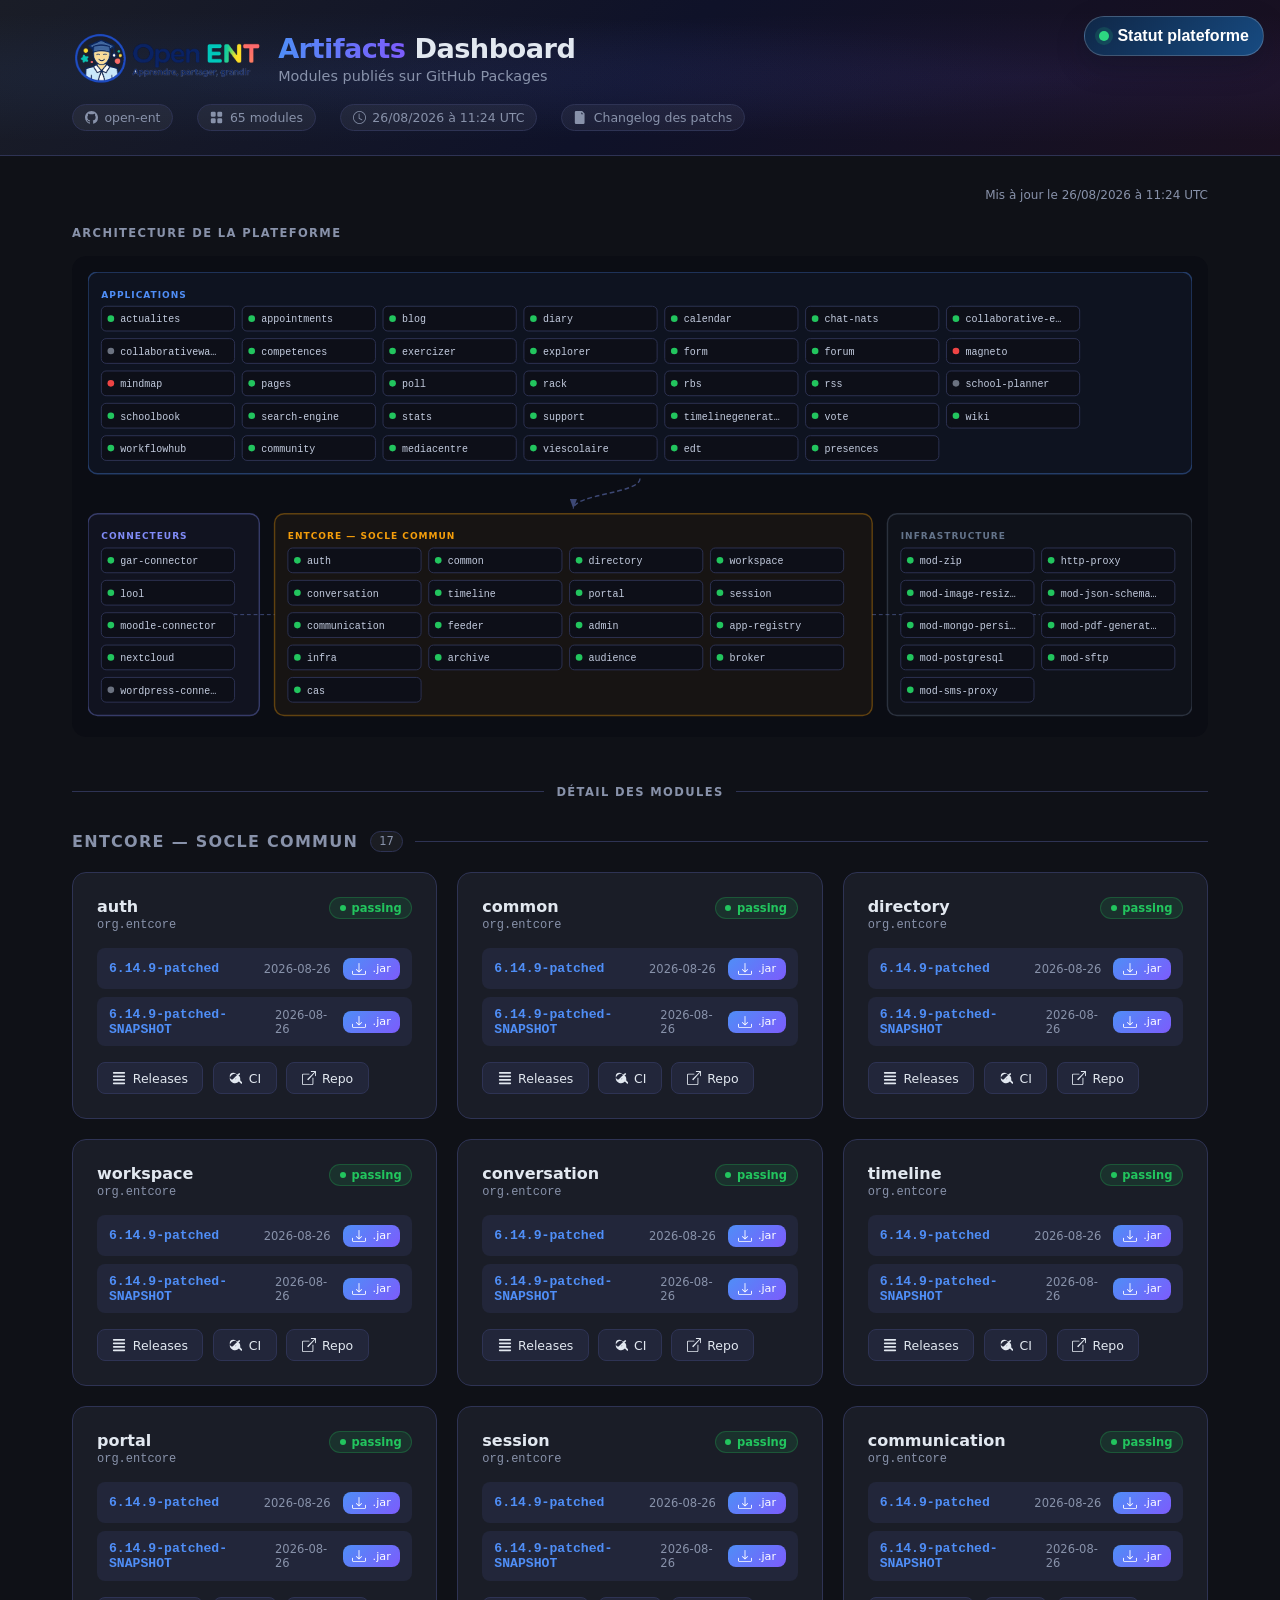
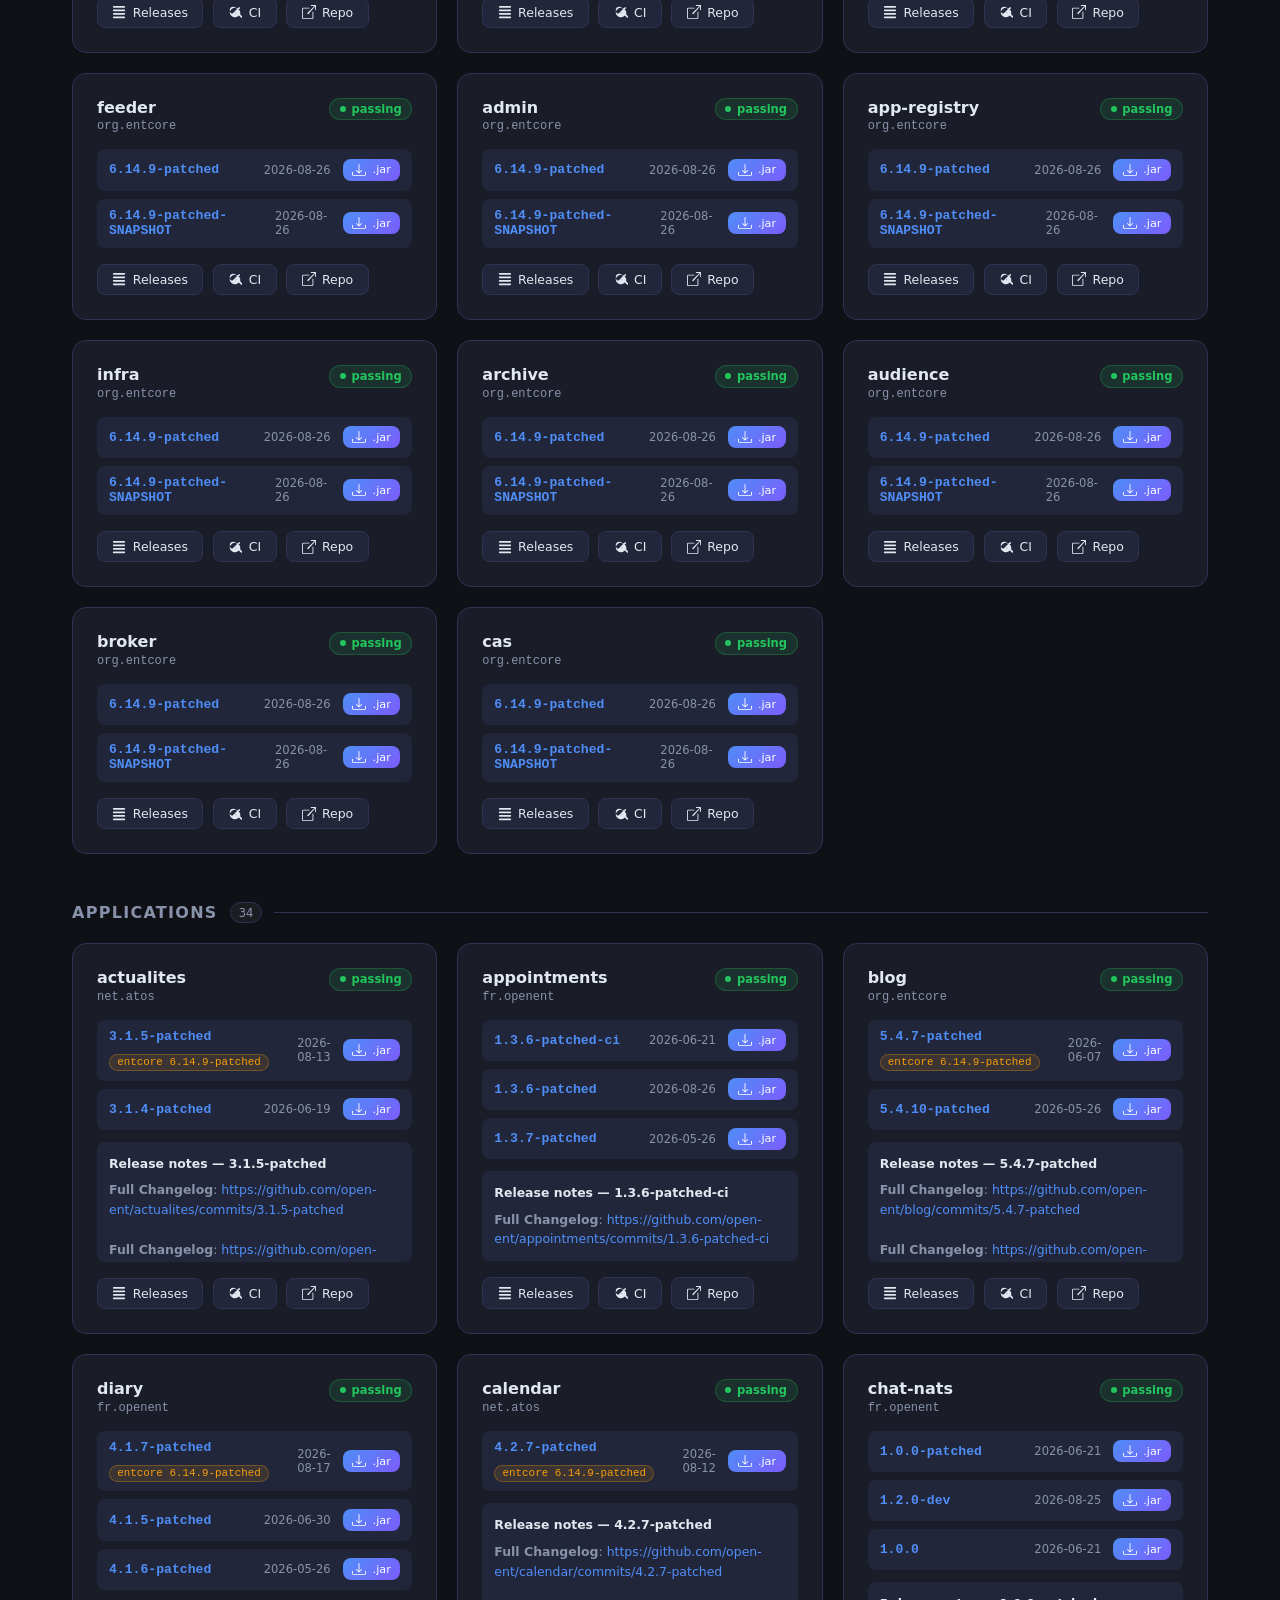
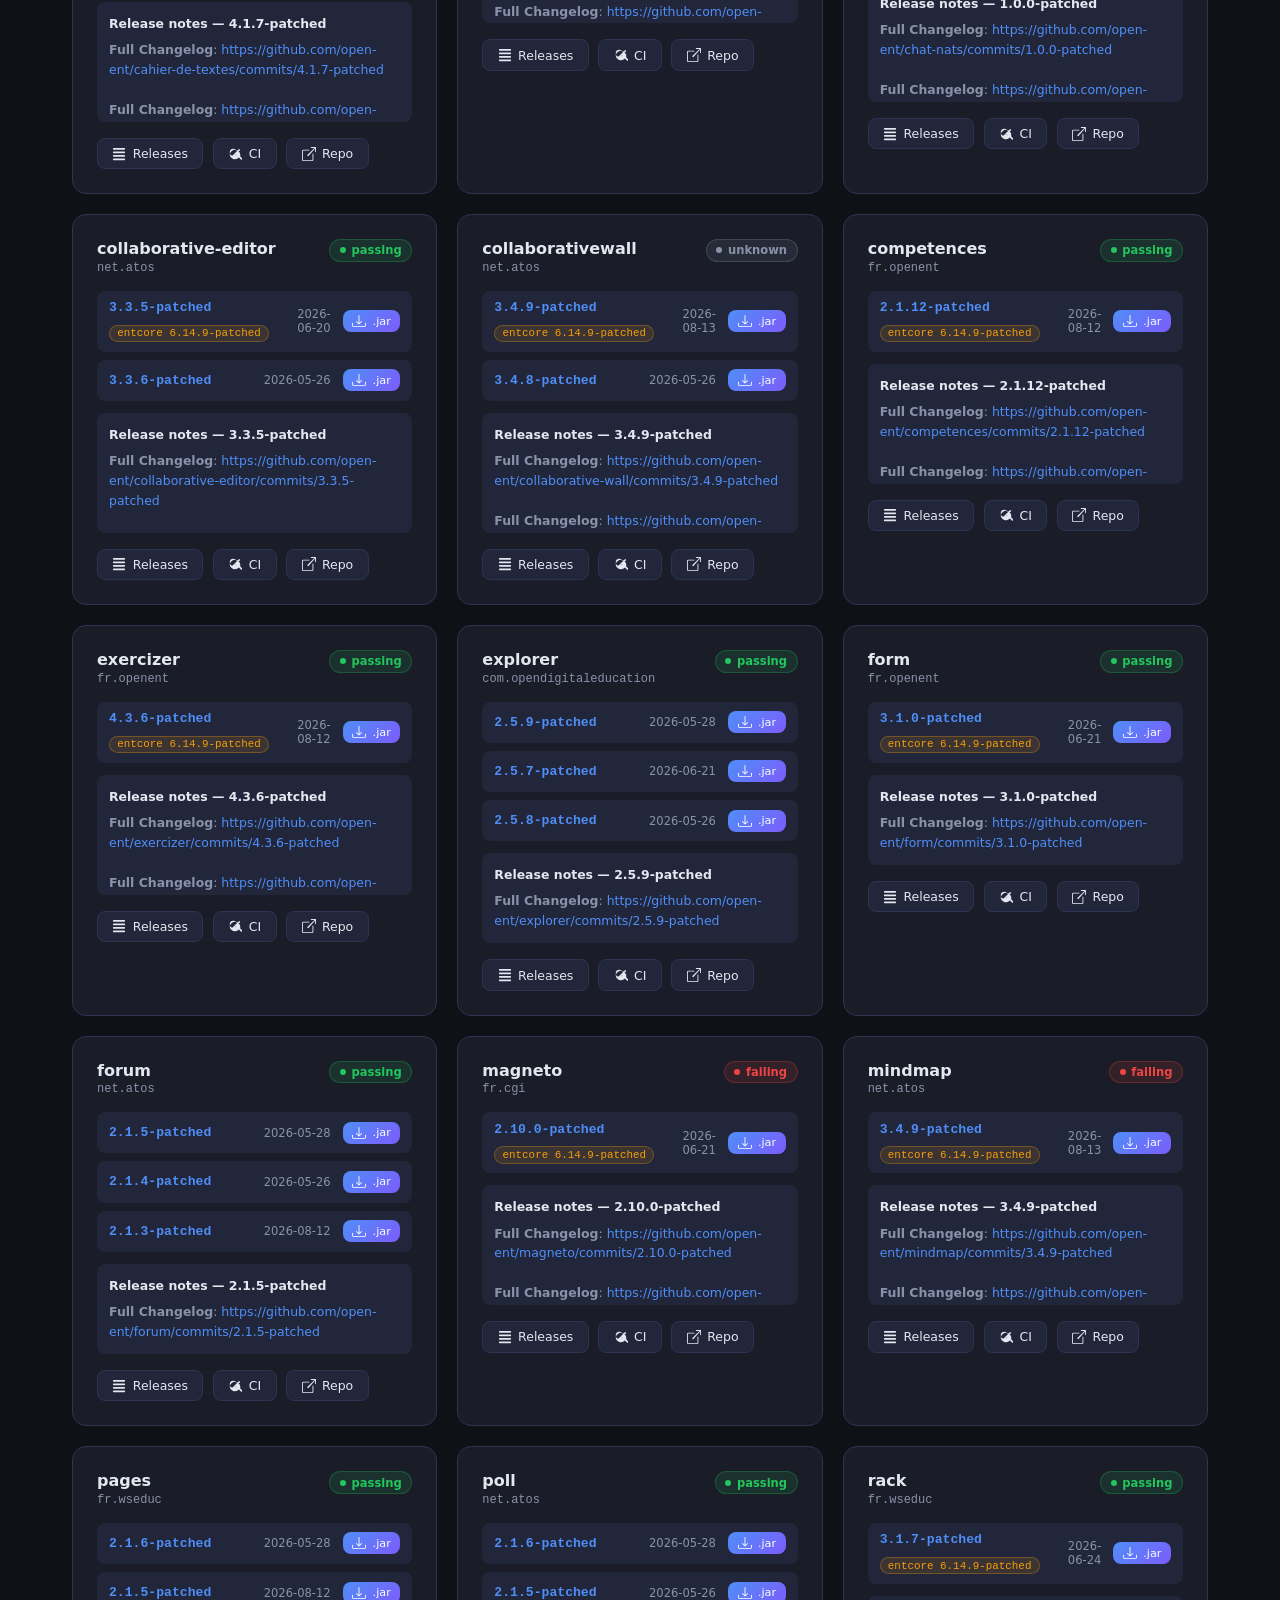
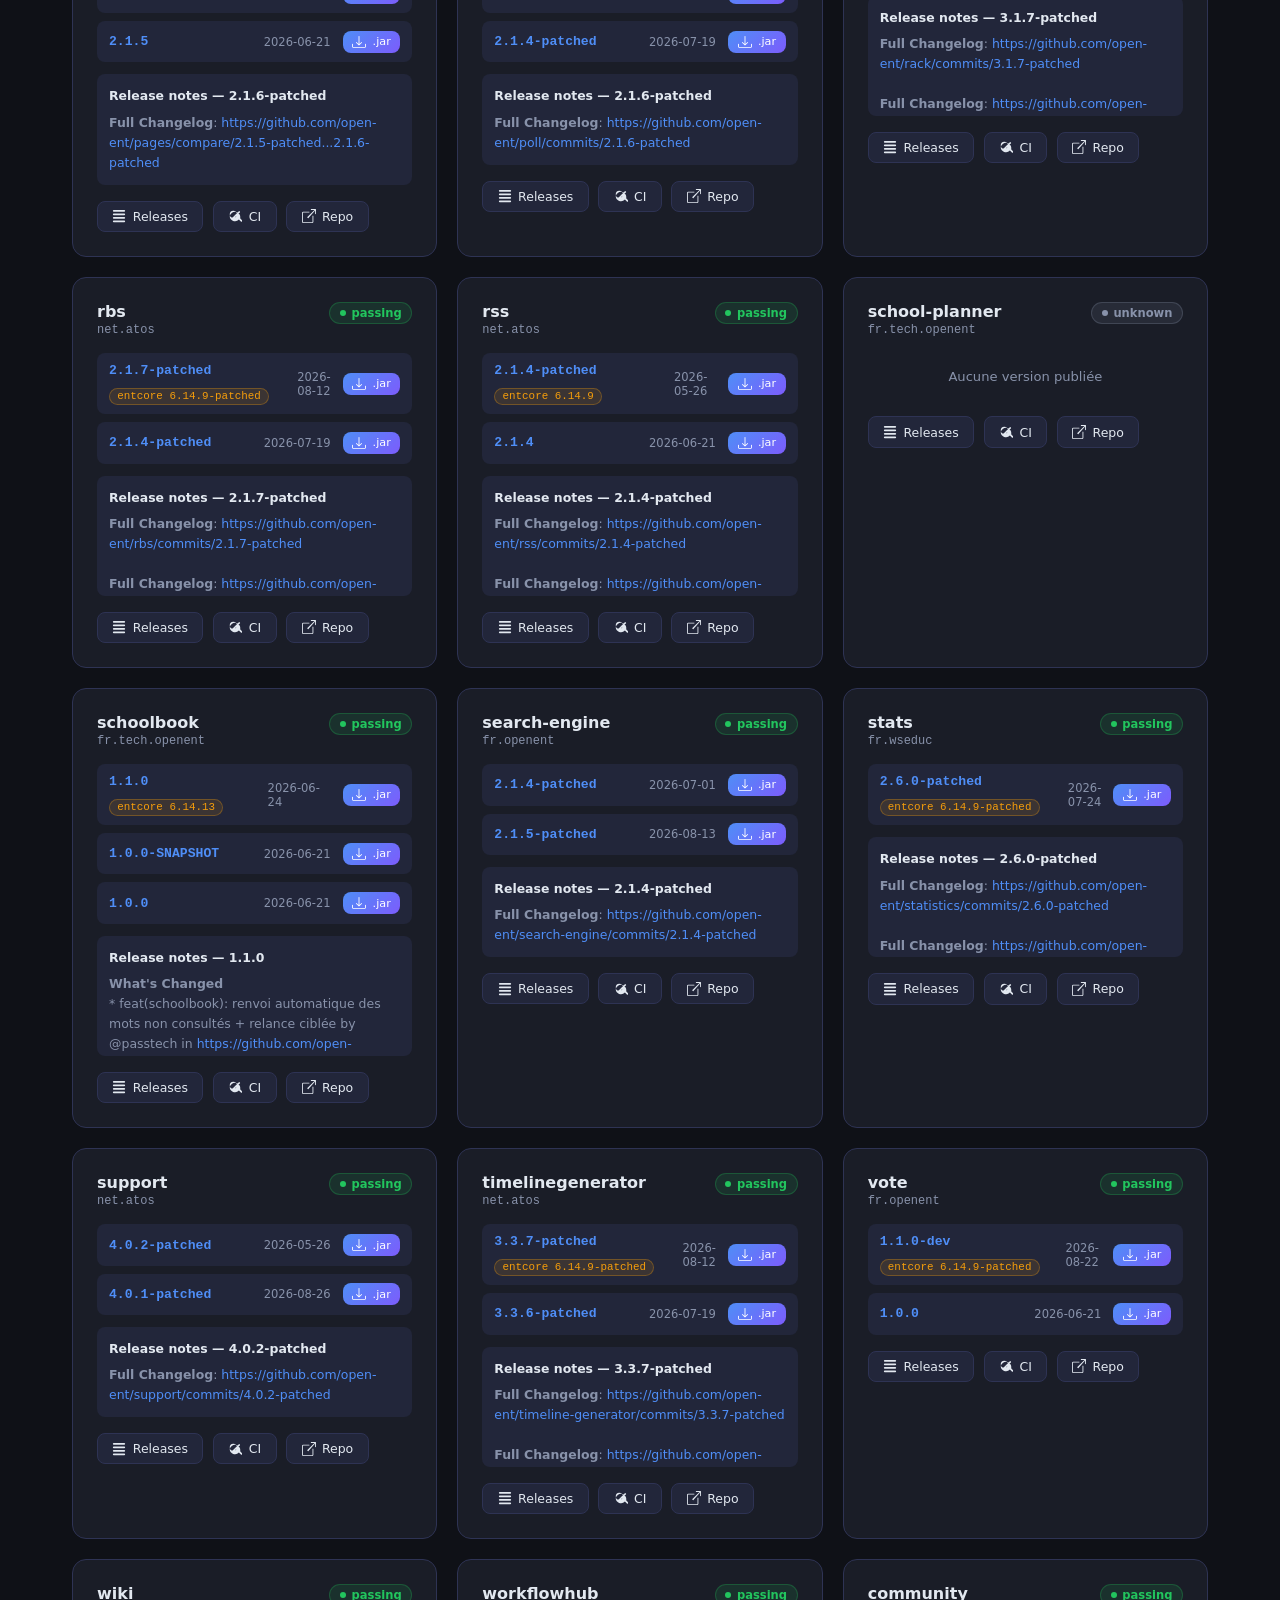
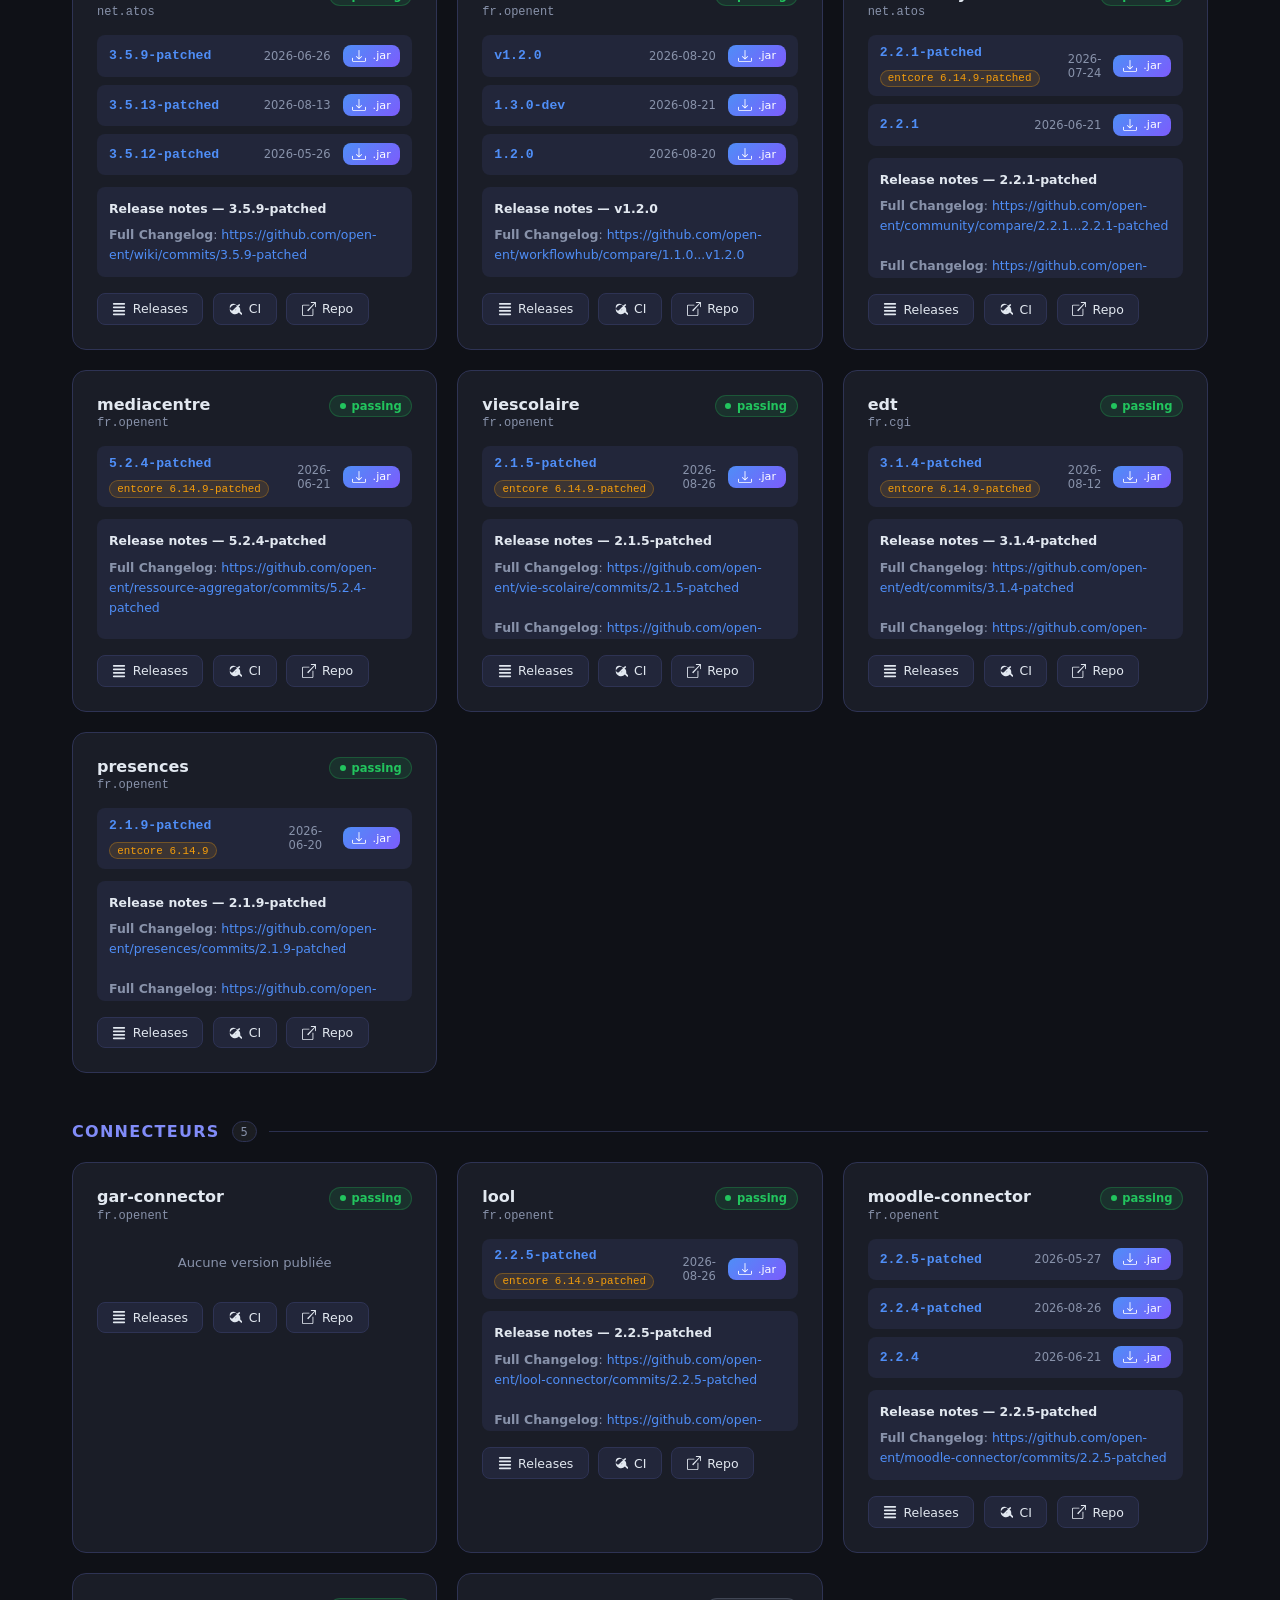
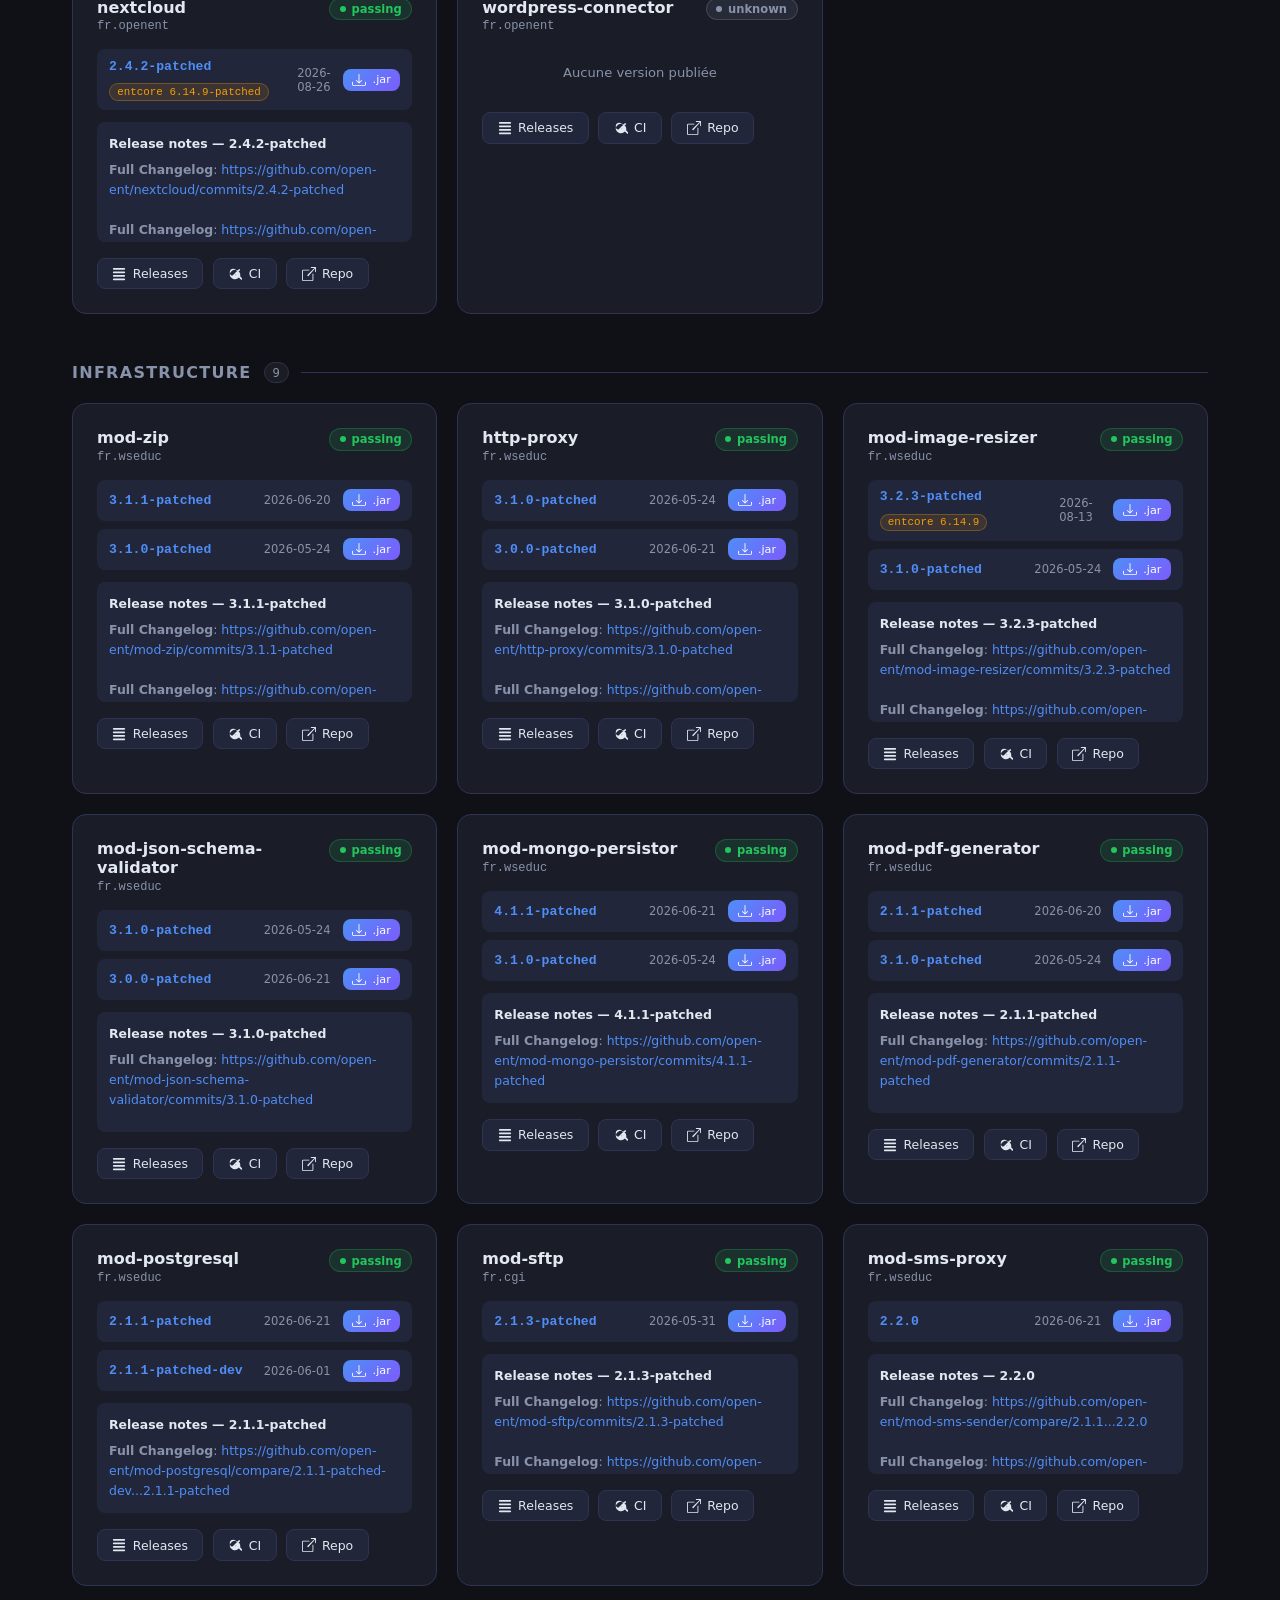
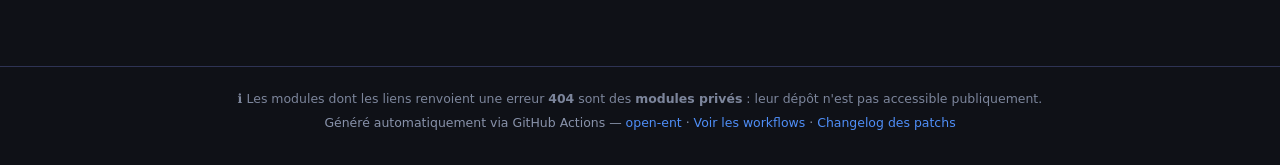
==== index.html @ 00ea0e26 "feat(dashboard): expose les versions @open-ent/* (frontend) par module Analogue au chip entcore_vers" ====
<!DOCTYPE html>
<html lang="fr">
<head>
  <meta charset="UTF-8" />
  <meta name="viewport" content="width=device-width, initial-scale=1.0" />
  <title>Open-ENT — Artifacts Dashboard</title>
  <style>
    :root {
      --bg: #0f1117;
      --surface: #1a1d27;
      --surface2: #22263a;
      --border: #2e3354;
      --accent: #4f8ef7;
      --accent2: #7c5cfc;
      --green: #22c55e;
      --red: #ef4444;
      --yellow: #f59e0b;
      --text: #e2e8f0;
      --muted: #8892aa;
      --font: 'Inter', system-ui, -apple-system, sans-serif;
    }
    * { box-sizing: border-box; margin: 0; padding: 0; }
    body {
      background: var(--bg);
      color: var(--text);
      font-family: var(--font);
      min-height: 100vh;
    }

    /* HEADER */
    header {
      background: linear-gradient(135deg, #1a1d27 0%, #0f1229 50%, #1a1020 100%);
      border-bottom: 1px solid var(--border);
      padding: 2rem 0 1.5rem;
      position: relative;
      overflow: hidden;
    }
    header::before {
      content: '';
      position: absolute; inset: 0;
      background: radial-gradient(ellipse at 20% 50%, rgba(79,142,247,0.08) 0%, transparent 60%),
                  radial-gradient(ellipse at 80% 50%, rgba(124,92,252,0.08) 0%, transparent 60%);
    }
    .header-inner {
      max-width: 1200px;
      margin: 0 auto;
      padding: 0 2rem;
      position: relative;
    }
    .header-top {
      display: flex;
      align-items: center;
      gap: 1rem;
      margin-bottom: 0.5rem;
    }
    .header-logo { height: 52px; object-fit: contain; flex-shrink: 0; }
    h1 { font-size: 1.7rem; font-weight: 700; letter-spacing: -0.02em; }
    h1 span { background: linear-gradient(90deg, var(--accent), var(--accent2)); -webkit-background-clip: text; -webkit-text-fill-color: transparent; }
    .subtitle { color: var(--muted); font-size: 0.9rem; margin-top: 0.25rem; }
    .header-meta {
      display: flex; gap: 1.5rem; margin-top: 1.25rem;
      flex-wrap: wrap;
    }
    .meta-chip {
      display: flex; align-items: center; gap: 0.4rem;
      background: rgba(255,255,255,0.05);
      border: 1px solid var(--border);
      border-radius: 20px;
      padding: 0.3rem 0.75rem;
      font-size: 0.78rem; color: var(--muted);
    }
    .meta-chip svg { width: 13px; height: 13px; }
    a.meta-chip { text-decoration: none; transition: border-color 0.15s, color 0.15s; }
    a.meta-chip:hover { border-color: var(--accent); color: var(--text); }

    /* MAIN */
    main {
      max-width: 1200px;
      margin: 0 auto;
      padding: 2rem;
    }

    /* SECTION TITLE */
    .section-header {
      display: flex; align-items: center; gap: 0.75rem;
      margin-bottom: 1.25rem;
    }
    .section-header h2 {
      font-size: 1rem; font-weight: 600; color: var(--muted);
      text-transform: uppercase; letter-spacing: 0.08em;
    }
    .section-line { flex: 1; height: 1px; background: var(--border); }
    .section-header-accent h2 { color: #f59e0b; }
    .section-header-accent .section-line { background: rgba(245,158,11,0.25); }
    .section-count {
      background: rgba(255,255,255,0.05);
      border: 1px solid var(--border);
      border-radius: 12px;
      padding: 0.15rem 0.5rem;
      font-size: 0.72rem; color: var(--muted);
      flex-shrink: 0;
    }
    .card-entcore::before { background: linear-gradient(90deg, #f59e0b, #f97316); }
    .card-entcore:hover { border-color: rgba(245,158,11,0.4); }
    .section-header-connectors h2 { color: #818cf8; }
    .section-header-connectors .section-line { background: rgba(129,140,248,0.25); }
    .card-connectors::before { background: linear-gradient(90deg, #818cf8, #a78bfa); }
    .card-connectors:hover { border-color: rgba(129,140,248,0.4); }

    /* GRID */
    .grid {
      display: grid;
      grid-template-columns: repeat(auto-fill, minmax(340px, 1fr));
      gap: 1.25rem;
      margin-bottom: 3rem;
    }

    /* CARD */
    .card {
      background: var(--surface);
      border: 1px solid var(--border);
      border-radius: 14px;
      padding: 1.5rem;
      transition: border-color 0.2s, transform 0.15s;
      position: relative;
      overflow: hidden;
    }
    .card:hover { border-color: rgba(79,142,247,0.4); transform: translateY(-1px); }
    .card::before {
      content: '';
      position: absolute; top: 0; left: 0; right: 0; height: 3px;
      background: linear-gradient(90deg, var(--accent), var(--accent2));
      opacity: 0;
      transition: opacity 0.2s;
    }
    .card:hover::before { opacity: 1; }

    .card-header { display: flex; align-items: flex-start; justify-content: space-between; gap: 1rem; margin-bottom: 1rem; }
    .card-title { font-size: 1rem; font-weight: 600; }
    .card-group { font-size: 0.75rem; color: var(--muted); margin-top: 0.15rem; font-family: 'SF Mono', 'Fira Code', monospace; }

    /* STATUS BADGE */
    .badge {
      display: inline-flex; align-items: center; gap: 0.35rem;
      padding: 0.2rem 0.6rem; border-radius: 20px;
      font-size: 0.72rem; font-weight: 600;
      flex-shrink: 0;
    }
    .badge-success { background: rgba(34,197,94,0.12); color: var(--green); border: 1px solid rgba(34,197,94,0.25); }
    .badge-failure { background: rgba(239,68,68,0.12); color: var(--red); border: 1px solid rgba(239,68,68,0.25); }
    .badge-unknown { background: rgba(136,146,170,0.12); color: var(--muted); border: 1px solid rgba(136,146,170,0.25); }
    .badge-dot { width: 6px; height: 6px; border-radius: 50%; background: currentColor; }

    /* VERSION ROW */
    .versions { margin: 0.75rem 0; }
    .version-item {
      display: flex; align-items: center; justify-content: space-between;
      padding: 0.6rem 0.75rem;
      background: var(--surface2);
      border-radius: 8px;
      margin-bottom: 0.5rem;
    }
    .version-tag {
      font-family: 'SF Mono', 'Fira Code', monospace;
      font-size: 0.82rem; font-weight: 600;
      color: var(--accent);
    }
    .version-date { font-size: 0.72rem; color: var(--muted); }
    .entcore-chip {
      font-family: 'SF Mono', 'Fira Code', monospace;
      font-size: 0.68rem;
      background: rgba(245,158,11,0.12);
      color: #f59e0b;
      border: 1px solid rgba(245,158,11,0.3);
      border-radius: 10px;
      padding: 0.1rem 0.45rem;
      white-space: nowrap;
    }
    .frontend-chip {
      font-family: 'SF Mono', 'Fira Code', monospace;
      font-size: 0.68rem;
      background: rgba(79,142,247,0.12);
      color: var(--accent);
      border: 1px solid rgba(79,142,247,0.3);
      border-radius: 10px;
      padding: 0.1rem 0.45rem;
      white-space: nowrap;
      cursor: help;
    }
    .frontend-chip-warn {
      background: rgba(239,68,68,0.12);
      color: var(--red);
      border-color: rgba(239,68,68,0.3);
    }

    /* DESCRIPTION */
    .card-description {
      font-size: 0.78rem; color: var(--muted); line-height: 1.5;
      margin: 0.6rem 0 0;
    }

    /* TECH BADGES */
    .tech-badges { display: flex; flex-wrap: wrap; gap: 0.35rem; margin-top: 0.6rem; }
    .tech-badge {
      display: inline-flex; align-items: center; gap: 0.3rem;
      padding: 0.18rem 0.55rem; border-radius: 12px;
      font-size: 0.68rem; font-weight: 600;
    }
    .tech-badge-fe {
      background: rgba(37,99,235,0.15); color: #60a5fa;
      border: 1px solid rgba(37,99,235,0.35);
    }
    .tech-badge-be {
      background: rgba(22,163,74,0.15); color: #4ade80;
      border: 1px solid rgba(22,163,74,0.35);
    }

    /* ACTIONS */
    .card-actions { display: flex; gap: 0.6rem; margin-top: 1rem; flex-wrap: wrap; }
    .btn {
      display: inline-flex; align-items: center; gap: 0.4rem;
      padding: 0.45rem 0.9rem; border-radius: 8px;
      font-size: 0.78rem; font-weight: 500;
      text-decoration: none;
      transition: opacity 0.15s, transform 0.1s;
      border: none; cursor: pointer;
    }
    .btn:hover { opacity: 0.85; transform: translateY(-1px); }
    .btn-primary { background: linear-gradient(135deg, var(--accent), var(--accent2)); color: white; }
    .btn-secondary { background: var(--surface2); color: var(--text); border: 1px solid var(--border); }
    .btn svg { width: 14px; height: 14px; }

    /* CHANGELOG */
    .changelog {
      background: var(--surface2);
      border-radius: 8px;
      padding: 0.75rem;
      margin-top: 0.75rem;
      font-size: 0.78rem;
      color: var(--muted);
      line-height: 1.6;
      max-height: 120px;
      overflow-y: auto;
    }
    .changelog a { color: var(--accent); text-decoration: none; }
    .changelog a:hover { text-decoration: underline; }
    .changelog::-webkit-scrollbar { width: 4px; }
    .changelog::-webkit-scrollbar-track { background: transparent; }
    .changelog::-webkit-scrollbar-thumb { background: var(--border); border-radius: 2px; }
    .changelog h3 { font-size: 0.78rem; color: var(--text); margin-bottom: 0.4rem; }
    .changelog ul { padding-left: 1rem; }
    .changelog li { margin-bottom: 0.15rem; }

    /* EMPTY STATE */
    .empty { color: var(--muted); font-size: 0.82rem; text-align: center; padding: 1rem; }

    /* FOOTER */
    footer {
      border-top: 1px solid var(--border);
      padding: 1.5rem 2rem;
      text-align: center;
      font-size: 0.78rem;
      color: var(--muted);
    }
    footer a { color: var(--accent); text-decoration: none; }

    /* UPDATED AT */
    #updated-at { font-size: 0.75rem; color: var(--muted); text-align: right; margin-bottom: 1.5rem; }

    /* ARCHITECTURE DIAGRAM */
    #arch-container { margin-bottom: 3rem; }
    #arch-container h2 {
      font-size: 0.72rem; font-weight: 700; text-transform: uppercase;
      letter-spacing: 0.12em; color: var(--muted); margin-bottom: 1rem;
    }
    #arch-svg { width: 100%; overflow: hidden; border-radius: 14px; display: block; }
    .arch-chip { cursor: pointer; }
    .arch-chip:hover { opacity: 0.82; }
    .arch-chip rect { transition: stroke 0.15s; }
    .arch-chip:hover rect { stroke: rgba(79,142,247,0.55) !important; }

    /* SECTION DIVIDER */
    .section-divider {
      display: flex; align-items: center; gap: 0.75rem;
      margin: 0 0 2rem;
    }
    .section-divider span {
      font-size: 0.72rem; font-weight: 700; text-transform: uppercase;
      letter-spacing: 0.12em; color: var(--muted); white-space: nowrap;
    }
    .section-divider hr {
      flex: 1; border: none; border-top: 1px solid var(--border);
    }

    html { scroll-behavior: smooth; }
    .card:target {
      border-color: rgba(79,142,247,0.7);
      box-shadow: 0 0 0 3px rgba(79,142,247,0.15);
    }

    @media (max-width: 600px) {
      .grid { grid-template-columns: 1fr; }
      header { padding: 1.25rem 0 1rem; }
      h1 { font-size: 1.3rem; }
    }
  </style>
</head>
<body>
<div data-openent-uptime-link style="position:fixed;top:16px;right:16px;z-index:9999;font-family:Segoe UI,Tahoma,sans-serif;">
  <a href="/uptime/" style="display:inline-flex;align-items:center;gap:8px;padding:10px 14px;border-radius:999px;background:linear-gradient(135deg,#0f2747,#174b82);color:#fff;text-decoration:none;box-shadow:0 10px 30px rgba(8,17,31,.22);border:1px solid rgba(255,255,255,.2);font-weight:700;">
    <span style="display:inline-block;width:10px;height:10px;border-radius:50%;background:#2dd881;box-shadow:0 0 0 4px rgba(45,216,129,.15);"></span>
    <span>Statut plateforme</span>
  </a>
</div>

<header>
  <div class="header-inner">
    <div class="header-top">
      <img src="logo-text.png" alt="Open-ENT" class="header-logo">
      <div>
        <h1><span>Artifacts</span> Dashboard</h1>
        <div class="subtitle">Modules publiés sur GitHub Packages</div>
      </div>
    </div>
    <div class="header-meta">
      <span class="meta-chip">
        <svg viewBox="0 0 16 16" fill="currentColor"><path d="M8 0C3.58 0 0 3.58 0 8c0 3.54 2.29 6.53 5.47 7.59.4.07.55-.17.55-.38 0-.19-.01-.82-.01-1.49-2.01.37-2.53-.49-2.69-.94-.09-.23-.48-.94-.82-1.13-.28-.15-.68-.52-.01-.53.63-.01 1.08.58 1.23.82.72 1.21 1.87.87 2.33.66.07-.52.28-.87.51-1.07-1.78-.2-3.64-.89-3.64-3.95 0-.87.31-1.59.82-2.15-.08-.2-.36-1.02.08-2.12 0 0 .67-.21 2.2.82.64-.18 1.32-.27 2-.27.68 0 1.36.09 2 .27 1.53-1.04 2.2-.82 2.2-.82.44 1.1.16 1.92.08 2.12.51.56.82 1.27.82 2.15 0 3.07-1.87 3.75-3.65 3.95.29.25.54.73.54 1.48 0 1.07-.01 1.93-.01 2.2 0 .21.15.46.55.38A8.013 8.013 0 0016 8c0-4.42-3.58-8-8-8z"/></svg>
        open-ent
      </span>
      <span class="meta-chip" id="modules-count-chip">
        <svg viewBox="0 0 16 16" fill="currentColor"><path d="M1 2.5A1.5 1.5 0 012.5 1h3A1.5 1.5 0 017 2.5v3A1.5 1.5 0 015.5 7h-3A1.5 1.5 0 011 5.5v-3zm8 0A1.5 1.5 0 0110.5 1h3A1.5 1.5 0 0115 2.5v3A1.5 1.5 0 0113.5 7h-3A1.5 1.5 0 019 5.5v-3zm-8 8A1.5 1.5 0 012.5 9h3A1.5 1.5 0 017 10.5v3A1.5 1.5 0 015.5 15h-3A1.5 1.5 0 011 13.5v-3zm8 0A1.5 1.5 0 0110.5 9h3A1.5 1.5 0 0115 10.5v3A1.5 1.5 0 0113.5 15h-3A1.5 1.5 0 019 13.5v-3z"/></svg>
        <span id="modules-count">… modules</span>
      </span>
      <span class="meta-chip" id="last-updated-chip">
        <svg viewBox="0 0 16 16" fill="currentColor"><path d="M8 3.5a.5.5 0 00-1 0V9a.5.5 0 00.252.434l3.5 2a.5.5 0 00.496-.868L8 8.71V3.5z"/><path d="M8 16A8 8 0 108 0a8 8 0 000 16zm7-8A7 7 0 111 8a7 7 0 0114 0z"/></svg>
        <span id="last-updated-text">Chargement...</span>
      </span>
      <a class="meta-chip" href="./changelog.html" title="Synthèse des modifications apportées par les forks « -patched »">
        <svg viewBox="0 0 16 16" fill="currentColor"><path d="M3 0h7l3 3v11.5A1.5 1.5 0 0111.5 16h-9A1.5 1.5 0 011 14.5v-13A1.5 1.5 0 012.5 0H3zm6 1.5V4h2.5L9 1.5zM4 7h6v1H4V7zm0 3h6v1H4v-1z"/></svg>
        Changelog des patchs
      </a>
    </div>
  </div>
</header>

<main>
  <div id="updated-at"></div>
  <div id="arch-container">
    <h2>Architecture de la plateforme</h2>
    <div id="arch-svg"></div>
  </div>
  <div class="section-divider"><hr><span>Détail des modules</span><hr></div>
  <div id="dashboard"><div class="empty">Chargement des artefacts…</div></div>
</main>

<footer>
  <p style="margin:0 0 .6rem; opacity:.9;">
    ℹ️ Les modules dont les liens renvoient une erreur <strong>404</strong> sont des <strong>modules privés</strong> :
    leur dépôt n'est pas accessible publiquement.
  </p>
  Généré automatiquement via GitHub Actions —
  <a href="https://github.com/open-ent" target="_blank">open-ent</a> ·
  <a href="https://github.com/open-ent/open-ent.github.io/actions" target="_blank">Voir les workflows</a> ·
  <a href="./changelog.html">Changelog des patchs</a>
</footer>

<script>
  let MODULES = [];

  fetch('./data.json')
    .then(r => r.json())
    .then(data => {
      MODULES = data.modules || [];
      const gen = data.generated_at || '';
      document.getElementById('last-updated-text').textContent = gen;
      document.getElementById('updated-at').textContent = 'Mis à jour le ' + gen;
      document.getElementById('modules-count').textContent = MODULES.length + ' modules';
      renderArchitecture(MODULES);
      renderAll();
    })
    .catch(err => {
      document.getElementById('dashboard').innerHTML =
        '<div class="empty">Erreur de chargement des données : ' + err.message + '</div>';
    });

  // ── Architecture SVG ──────────────────────────────────────────────
  function renderArchitecture(modules) {
    const g = {};
    for (const m of modules) { const s = m.section || 'apps'; (g[s] = g[s] || []).push(m); }

    const W = 1160, PAD = 14, LABEL_H = 22, CW = 140, CH = 26, CGAP = 8;
    const CONN_W = 180, INFRA_W = 320, SEC_GAP = 16;
    const ENTCORE_X = CONN_W + SEC_GAP;
    const ENTCORE_W = W - CONN_W - INFRA_W - 2 * SEC_GAP;
    const INFRA_X = ENTCORE_X + ENTCORE_W + SEC_GAP;
    const ARROW_H = 42;

    const dotColor = s => s === 'success' ? '#22c55e' : s === 'failure' ? '#ef4444' : '#6b7280';

    function layoutChips(mods, x0, y0, w) {
      const innerW = w - PAD * 2;
      const perRow = Math.max(1, Math.floor((innerW + CGAP) / (CW + CGAP)));
      let svg = '';
      mods.forEach((m, i) => {
        const row = Math.floor(i / perRow), col = i % perRow;
        const cx = x0 + PAD + col * (CW + CGAP);
        const cy = y0 + PAD + LABEL_H + row * (CH + CGAP);
        const name = m.name.length > 16 ? m.name.slice(0, 15) + '…' : m.name;
        svg += `<a class="arch-chip" href="#module-${m.name}">
          <title>${m.group_id} / ${m.name} — voir le détail</title>
          <rect x="${cx}" y="${cy}" width="${CW}" height="${CH}" rx="5"
                fill="#0d0f18" stroke="#2e3354" stroke-width="1"/>
          <circle cx="${cx+10}" cy="${cy+13}" r="3.5" fill="${dotColor(m.ci_status)}"/>
          <text x="${cx+20}" y="${cy+17}" font-size="10.5" fill="#c4cde0"
                font-family="ui-monospace,SFMono-Regular,'SF Mono','Fira Code',monospace">${name}</text>
        </a>`;
      });
      const rows = Math.ceil(mods.length / perRow) || 1;
      return { svg, h: PAD + LABEL_H + rows * (CH + CGAP) - CGAP + PAD };
    }

    function secBox(x, y, w, h, stroke, label) {
      return `<rect x="${x}" y="${y}" width="${w}" height="${h}" rx="10"
                    fill="${stroke}" fill-opacity="0.05" stroke="${stroke}"
                    stroke-opacity="0.35" stroke-width="1.5"/>
              <text x="${x+PAD}" y="${y+PAD+13}" font-size="9.5" font-weight="700" fill="${stroke}"
                    font-family="Inter,system-ui,sans-serif" letter-spacing="0.11em">${label}</text>`;
    }

    const appsC    = layoutChips(g.apps        || [], 0,          0,     W);
    const APPS_H   = appsC.h;
    const MID_Y    = APPS_H + ARROW_H;
    const connC    = layoutChips(g.connectors   || [], 0,          MID_Y, CONN_W);
    const entcoreC = layoutChips(g.entcore      || [], ENTCORE_X,  MID_Y, ENTCORE_W);
    const infraC   = layoutChips(g.infra        || [], INFRA_X,    MID_Y, INFRA_W);
    const MID_H    = Math.max(connC.h, entcoreC.h, infraC.h);
    const TOTAL_H  = APPS_H + ARROW_H + MID_H;

    // Curved dependency arrow: Apps → Entcore
    const ax = W / 2, ay = APPS_H + 5;
    const bx = ENTCORE_X + ENTCORE_W / 2, by = MID_Y - 5;
    const my = (ay + by) / 2;

    // Faint connector lines: Entcore ↔ Connectors and Entcore ↔ Infra
    const connMidX = CONN_W / 2, entcoreMidY = MID_Y + MID_H / 2;
    const infraMidX = INFRA_X + INFRA_W / 2;
    const entcoreLeftX = ENTCORE_X, entcoreRightX = ENTCORE_X + ENTCORE_W;

    document.getElementById('arch-svg').innerHTML = `
<svg viewBox="0 0 ${W} ${TOTAL_H + 6}" xmlns="http://www.w3.org/2000/svg"
     style="width:100%;display:block;background:#0b0d14;border-radius:14px;padding:16px;box-sizing:border-box">
  <defs>
    <marker id="ah" markerWidth="7" markerHeight="5" refX="7" refY="2.5" orient="auto">
      <polygon points="0 0,7 2.5,0 5" fill="#3d4875"/>
    </marker>
  </defs>

  <!-- Dependency arrow: Apps → Entcore -->
  <path d="M ${ax} ${ay} C ${ax} ${my}, ${bx} ${my}, ${bx} ${by}"
        fill="none" stroke="#3d4875" stroke-width="1.5" stroke-dasharray="5,3"
        marker-end="url(#ah)"/>

  <!-- Side connectors: Entcore ↔ Connectors & Infra -->
  <line x1="${connMidX}" y1="${entcoreMidY}" x2="${entcoreLeftX}" y2="${entcoreMidY}"
        stroke="#3d4875" stroke-width="1" stroke-dasharray="4,3"/>
  <line x1="${entcoreRightX}" y1="${entcoreMidY}" x2="${infraMidX}" y2="${entcoreMidY}"
        stroke="#3d4875" stroke-width="1" stroke-dasharray="4,3"/>

  <!-- Applications -->
  ${secBox(0, 0, W, APPS_H, '#4f8ef7', 'APPLICATIONS')}
  ${appsC.svg}

  <!-- Connectors -->
  ${secBox(0, MID_Y, CONN_W, MID_H, '#818cf8', 'CONNECTEURS')}
  ${connC.svg}

  <!-- Entcore -->
  ${secBox(ENTCORE_X, MID_Y, ENTCORE_W, MID_H, '#f59e0b', 'ENTCORE — SOCLE COMMUN')}
  ${entcoreC.svg}

  <!-- Infrastructure -->
  ${secBox(INFRA_X, MID_Y, INFRA_W, MID_H, '#64748b', 'INFRASTRUCTURE')}
  ${infraC.svg}
</svg>`;
  }
  // ── End Architecture SVG ───────────────────────────────────────────

  const icons = {
    download: `<svg viewBox="0 0 16 16" fill="currentColor"><path d="M.5 9.9a.5.5 0 01.5.5v2.5a1 1 0 001 1h12a1 1 0 001-1v-2.5a.5.5 0 011 0v2.5a2 2 0 01-2 2H2a2 2 0 01-2-2v-2.5a.5.5 0 01.5-.5z"/><path d="M7.646 11.854a.5.5 0 00.708 0l3-3a.5.5 0 00-.708-.708L8.5 10.293V1.5a.5.5 0 00-1 0v8.793L5.354 8.146a.5.5 0 10-.708.708l3 3z"/></svg>`,
    releases: `<svg viewBox="0 0 16 16" fill="currentColor"><path d="M2 1a1 1 0 000 2h12a1 1 0 000-2H2zm0 4a1 1 0 000 2h12a1 1 0 000-2H2zm0 4a1 1 0 000 2h12a1 1 0 000-2H2zm0 4a1 1 0 000 2h12a1 1 0 000-2H2z"/></svg>`,
    ci: `<svg viewBox="0 0 16 16" fill="currentColor"><path d="M13.507 2.727a1 1 0 00-1.414 0l-8 8a1 1 0 001.414 1.414l8-8a1 1 0 000-1.414zM2 6a4 4 0 118 0A4 4 0 012 6zm0 2a6 6 0 0010.473 4.02l2.253 2.254a1 1 0 001.414-1.414l-2.253-2.254A6 6 0 002 8z"/></svg>`,
    external: `<svg viewBox="0 0 16 16" fill="currentColor"><path fill-rule="evenodd" d="M8.636 3.5a.5.5 0 00-.5-.5H1.5A1.5 1.5 0 000 4.5v10A1.5 1.5 0 001.5 16h10a1.5 1.5 0 001.5-1.5V7.864a.5.5 0 00-1 0V14.5a.5.5 0 01-.5.5h-10a.5.5 0 01-.5-.5v-10a.5.5 0 01.5-.5h6.636a.5.5 0 00.5-.5z"/><path fill-rule="evenodd" d="M16 .5a.5.5 0 00-.5-.5h-5a.5.5 0 000 1h3.793L6.146 9.146a.5.5 0 101.708.708L15 1.707V5.5a.5.5 0 001 0v-5z"/></svg>`,
  };

  function frontendChip(fe) {
    if (!fe || !fe.versions || fe.versions.length === 0) return '';
    const mismatch = fe.versions.length > 1;
    const label = fe.versions.join(' / ');
    const detail = `react=${fe.react || '—'}  bootstrap=${fe.bootstrap || '—'}  client=${fe.client || '—'}  utilities=${fe.utilities || '—'}`;
    const cls = mismatch ? 'frontend-chip frontend-chip-warn' : 'frontend-chip';
    const icon = mismatch ? '⚠ ' : '';
    return `<span class="${cls}" title="${detail}">${icon}@open-ent ${label}</span>`;
  }

  function statusBadge(status) {
    if (status === 'success') return `<span class="badge badge-success"><span class="badge-dot"></span>passing</span>`;
    if (status === 'failure') return `<span class="badge badge-failure"><span class="badge-dot"></span>failing</span>`;
    return `<span class="badge badge-unknown"><span class="badge-dot"></span>unknown</span>`;
  }

  function marked(text) {
    return text
      .replace(/\*\*(.*?)\*\*/g, '<strong>$1</strong>')
      .replace(/^### (.+)/gm, '<strong>$1</strong>')
      .replace(/^## (.+)/gm, '<strong>$1</strong>')
      .replace(/\[([^\]]+)\]\((https?:\/\/[^)]+)\)/g, '<a href="$2" target="_blank" rel="noopener">$1</a>')
      .replace(/(?<!href=")(https?:\/\/[^\s<"]+)/g, '<a href="$1" target="_blank" rel="noopener">$1</a>')
      .replace(/^- (.+)/gm, '<li>$1</li>')
      .replace(/(<li>.*<\/li>)/s, '<ul>$1</ul>')
      .replace(/\n/g, '<br>');
  }

  function renderCard(mod, cardClass) {
    const latestRelease = mod.releases && mod.releases[0];
    const versions = (mod.releases || []).slice(0, 3);

    const versionRows = versions.map(r => `
      <div class="version-item">
        <div style="display:flex;align-items:center;gap:0.6rem;flex-wrap:wrap;">
          <span class="version-tag">${r.tag}</span>
          ${r.entcore_version ? `<span class="entcore-chip">entcore ${r.entcore_version}</span>` : ''}
          ${frontendChip(r.openent_frontend)}
        </div>
        <div style="display:flex;align-items:center;gap:0.75rem;">
          <span class="version-date">${r.published_at || ''}</span>
          ${r.jar_url ? `<a href="${r.jar_url}" class="btn btn-primary" style="padding:0.25rem 0.6rem;font-size:0.7rem;">${icons.download} .jar</a>` : ''}
        </div>
      </div>
    `).join('');

    const changelogContent = latestRelease && latestRelease.body
      ? `<div class="changelog"><h3>Release notes — ${latestRelease.tag}</h3><div>${marked(latestRelease.body)}</div></div>`
      : '';

    const descHtml = mod.description
      ? `<p class="card-description">${mod.description}</p>`
      : '';

    const feBadges = (mod.frontend || [])
      .map(t => `<span class="tech-badge tech-badge-fe">${t}</span>`)
      .join('');
    const beBadges = (mod.backend || [])
      .map(t => `<span class="tech-badge tech-badge-be">${t}</span>`)
      .join('');
    const techHtml = (feBadges || beBadges)
      ? `<div class="tech-badges">${feBadges}${beBadges}</div>`
      : '';

    return `
      <div id="module-${mod.name}" class="card${cardClass ? ' card-' + cardClass : ''}">
        <div class="card-header">
          <div>
            <div class="card-title">${mod.name}</div>
            <div class="card-group">${mod.group_id || ''}</div>
          </div>
          ${statusBadge(mod.ci_status)}
        </div>
        ${descHtml}
        ${techHtml}
        ${versions.length > 0 ? `<div class="versions">${versionRows}</div>` : `<div class="empty">Aucune version publiée</div>`}
        ${changelogContent}
        <div class="card-actions">
          <a href="${mod.releases_url}" class="btn btn-secondary" target="_blank">${icons.releases} Releases</a>
          <a href="${mod.ci_url}" class="btn btn-secondary" target="_blank">${icons.ci} CI</a>
          <a href="${mod.repo_url}" class="btn btn-secondary" target="_blank">${icons.external} Repo</a>
        </div>
      </div>
    `;
  }

  function renderAll() {
    if (!MODULES.length) {
      document.getElementById('dashboard').innerHTML = '<div class="empty">Aucun module trouvé</div>';
      return;
    }

    const grouped = {};
    for (const mod of MODULES) {
      const s = mod.section || 'apps';
      if (!grouped[s]) grouped[s] = [];
      grouped[s].push(mod);
    }

    const SECTIONS = [
      { key: 'entcore',    label: 'Entcore — Socle commun',  cardClass: 'entcore'    },
      { key: 'apps',       label: 'Applications',             cardClass: ''           },
      { key: 'connectors', label: 'Connecteurs',              cardClass: 'connectors' },
      { key: 'infra',      label: 'Infrastructure',           cardClass: ''           },
    ];

    document.getElementById('dashboard').innerHTML = SECTIONS.map(({ key, label, cardClass }) => {
      const mods = grouped[key] || [];
      if (!mods.length) return '';
      const headerClass = cardClass ? ` section-header-${cardClass}` : '';
      return `
        <div class="section-header${headerClass}">
          <h2>${label}</h2>
          <span class="section-count">${mods.length}</span>
          <div class="section-line"></div>
        </div>
        <div class="grid">${mods.map(m => renderCard(m, cardClass)).join('')}</div>
      `;
    }).join('');
  }
</script>
</body>
</html>
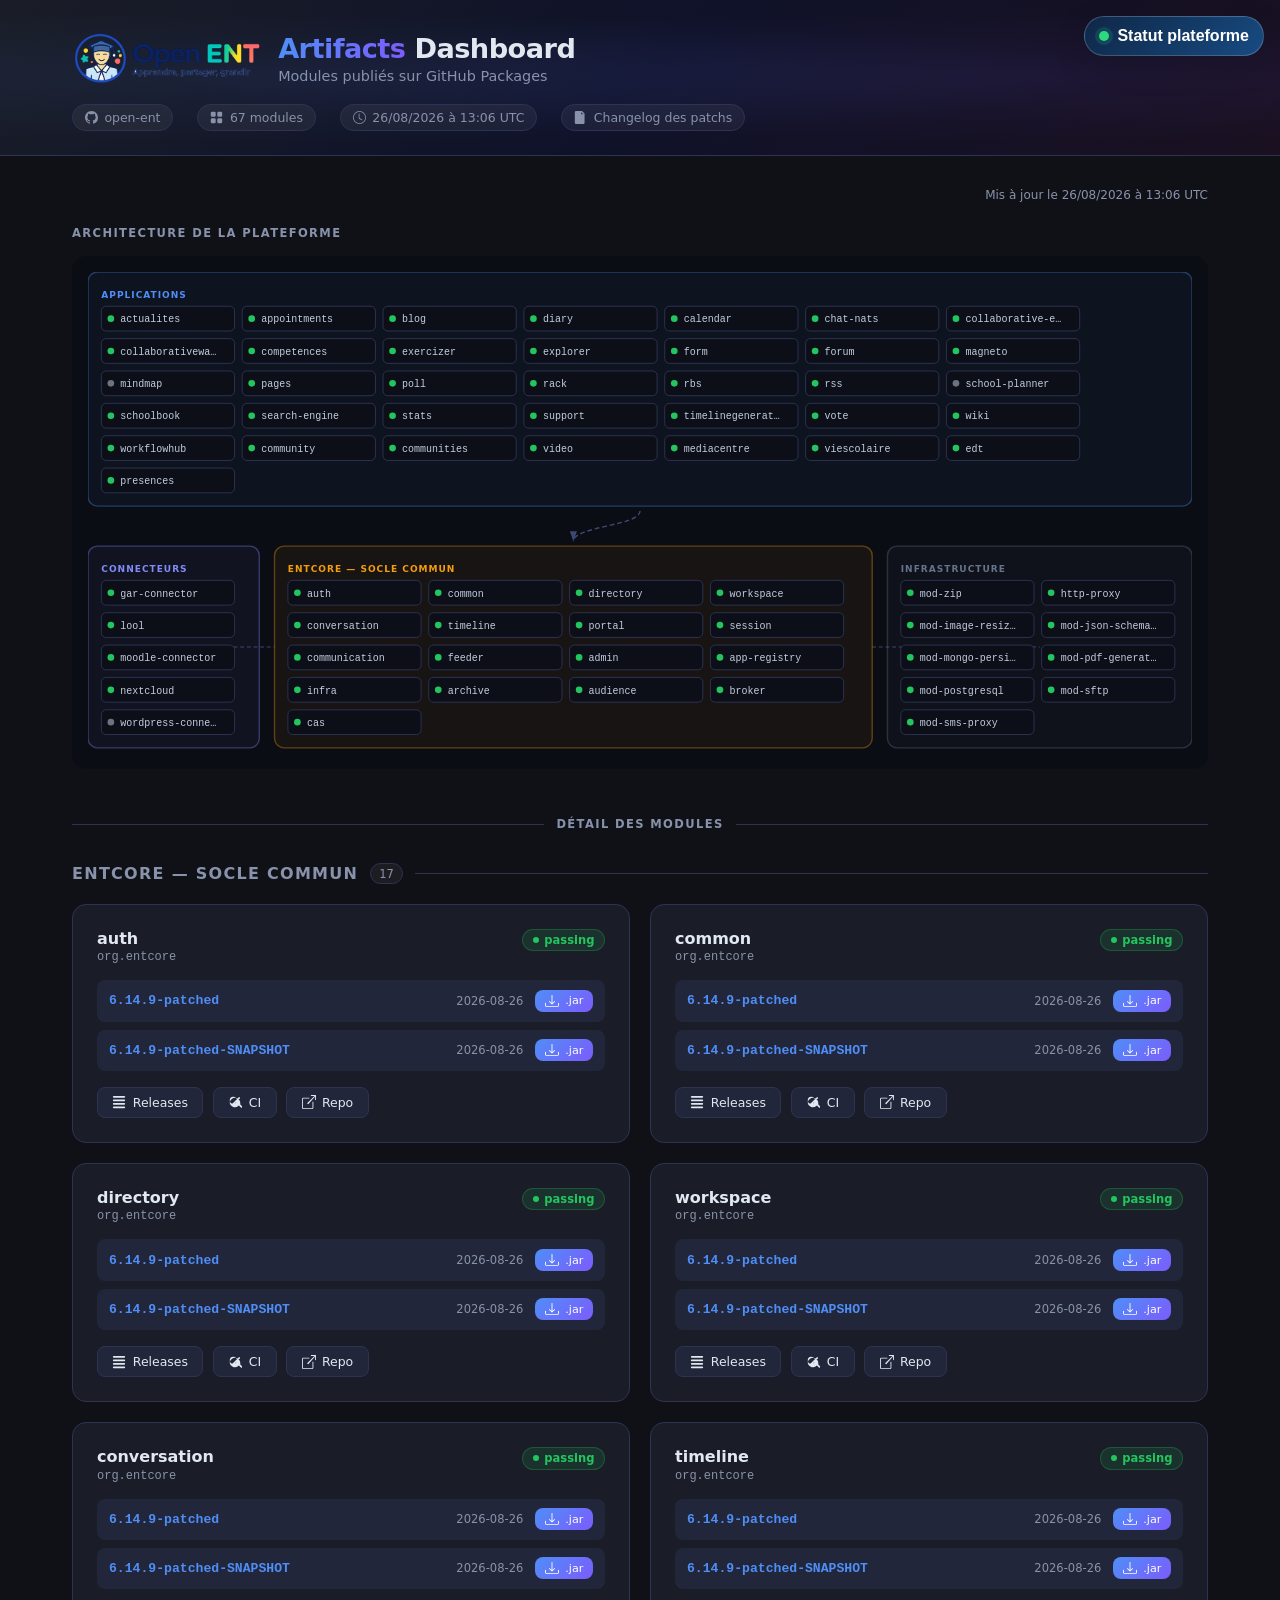
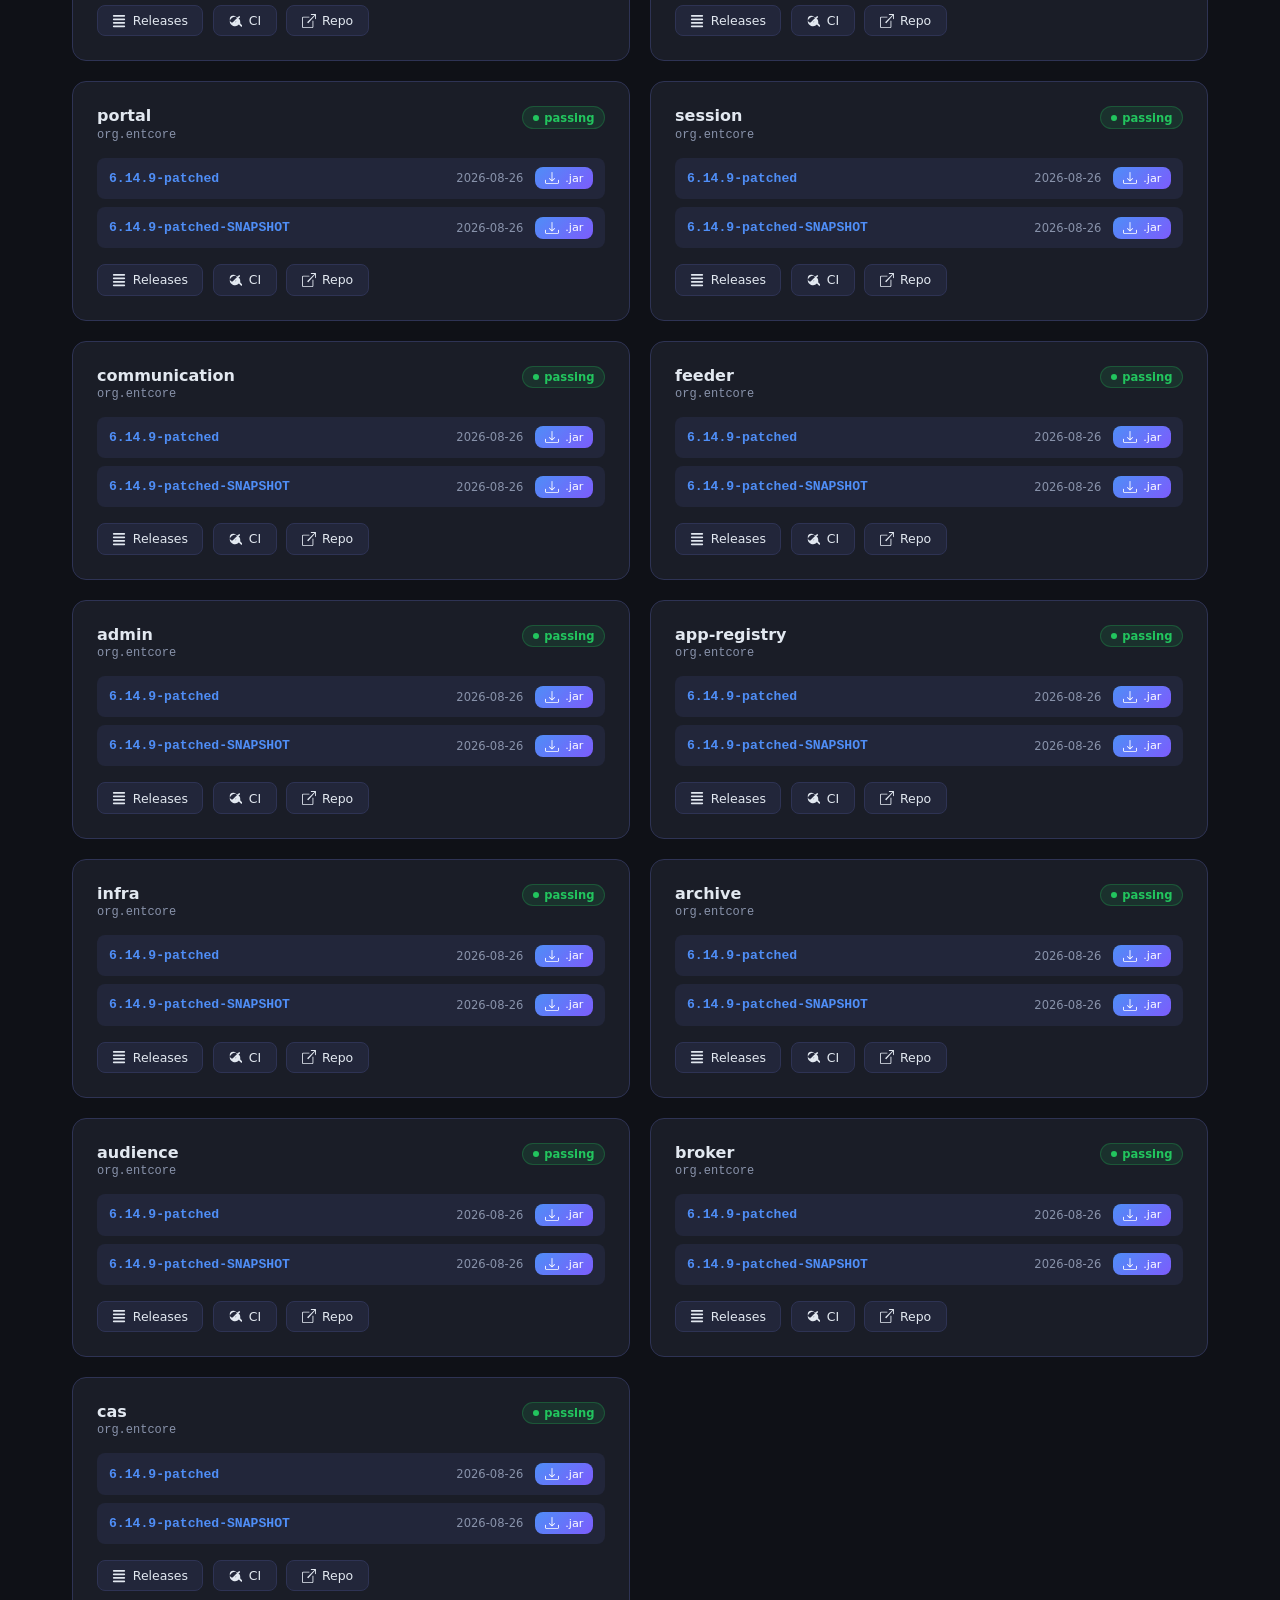
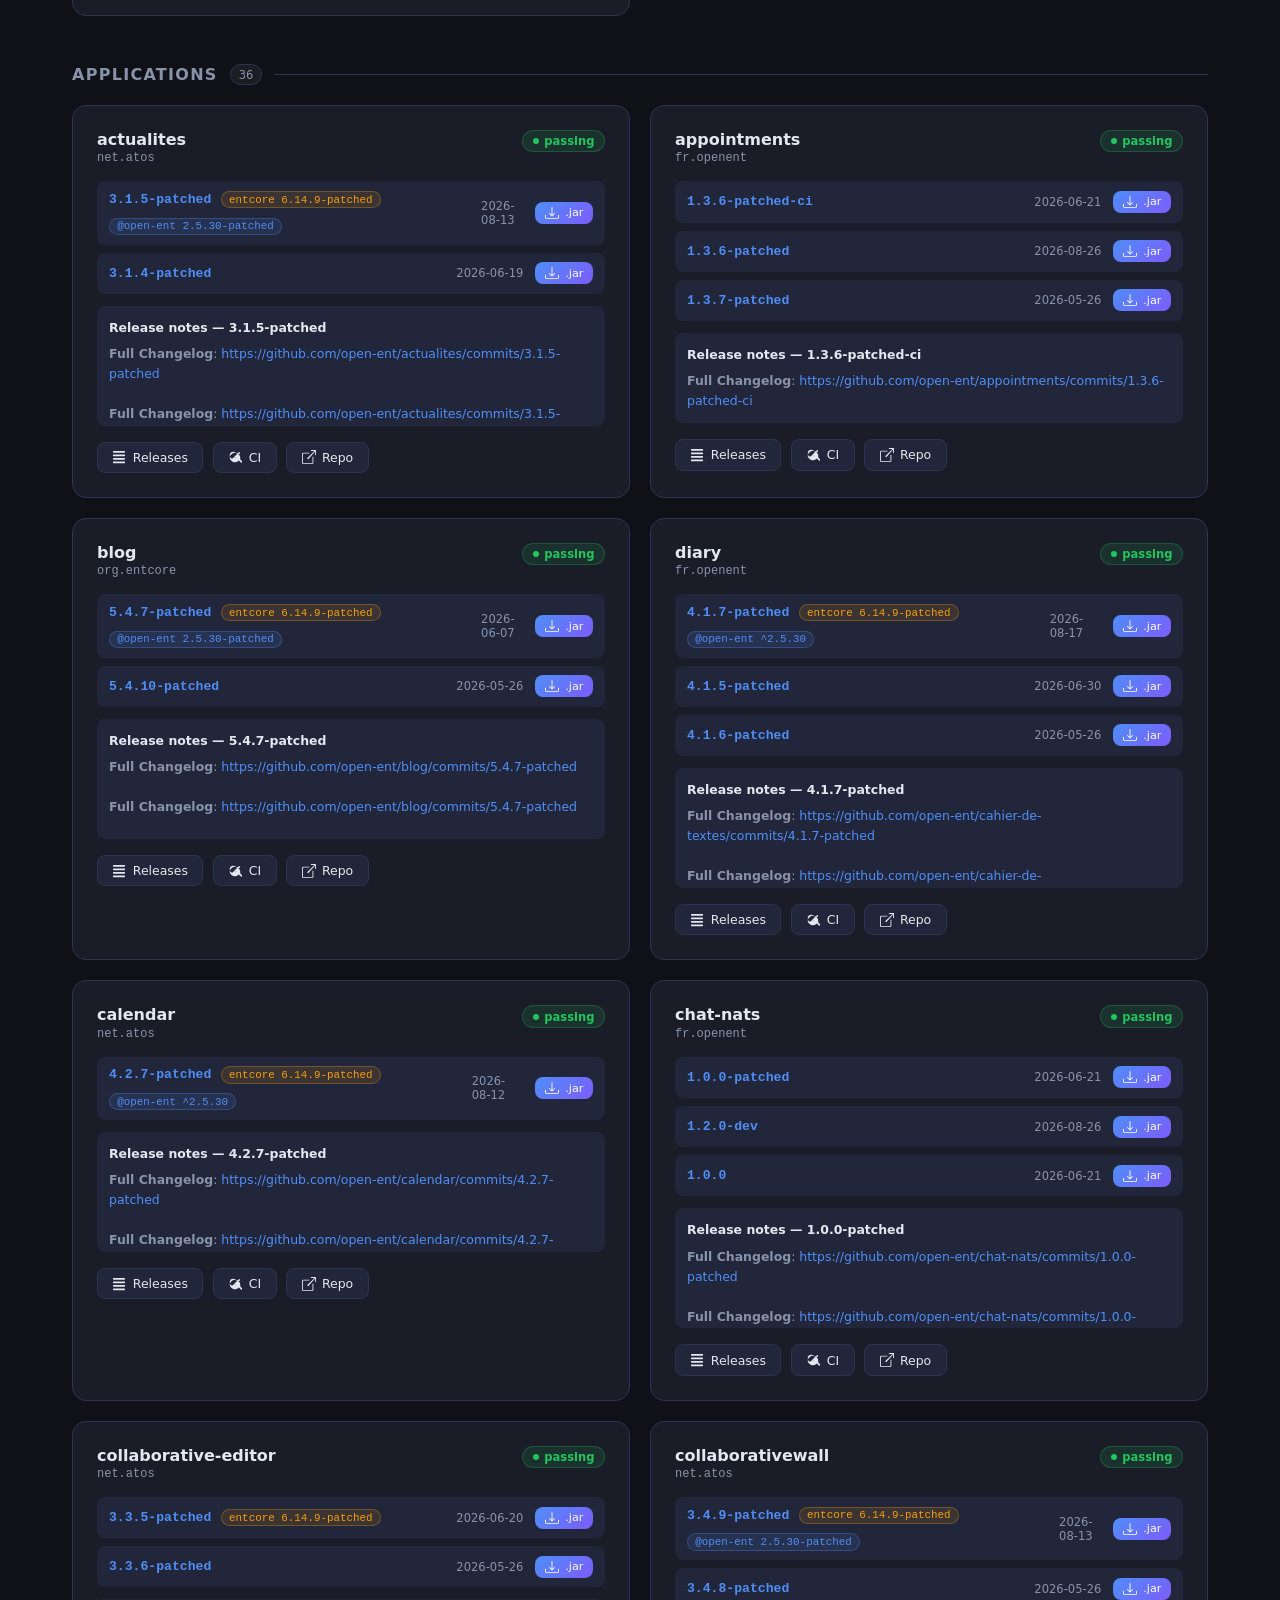
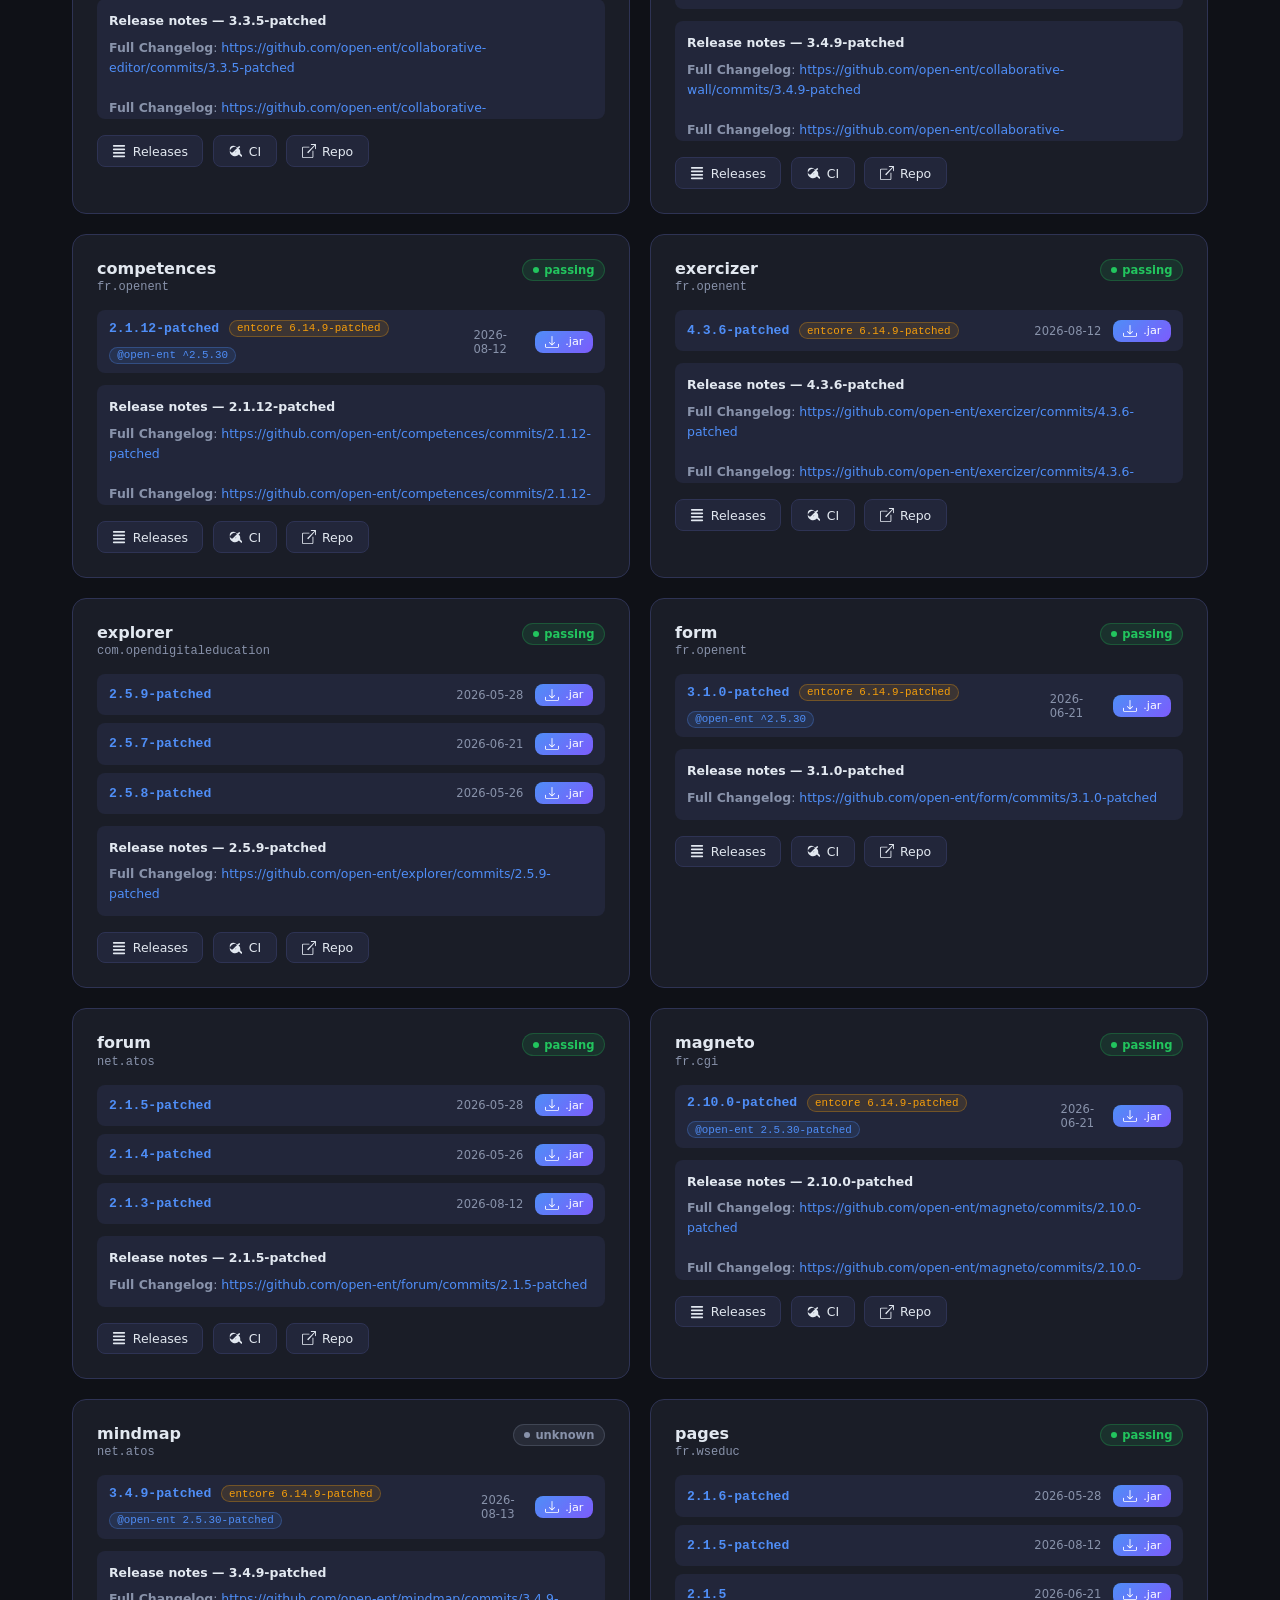
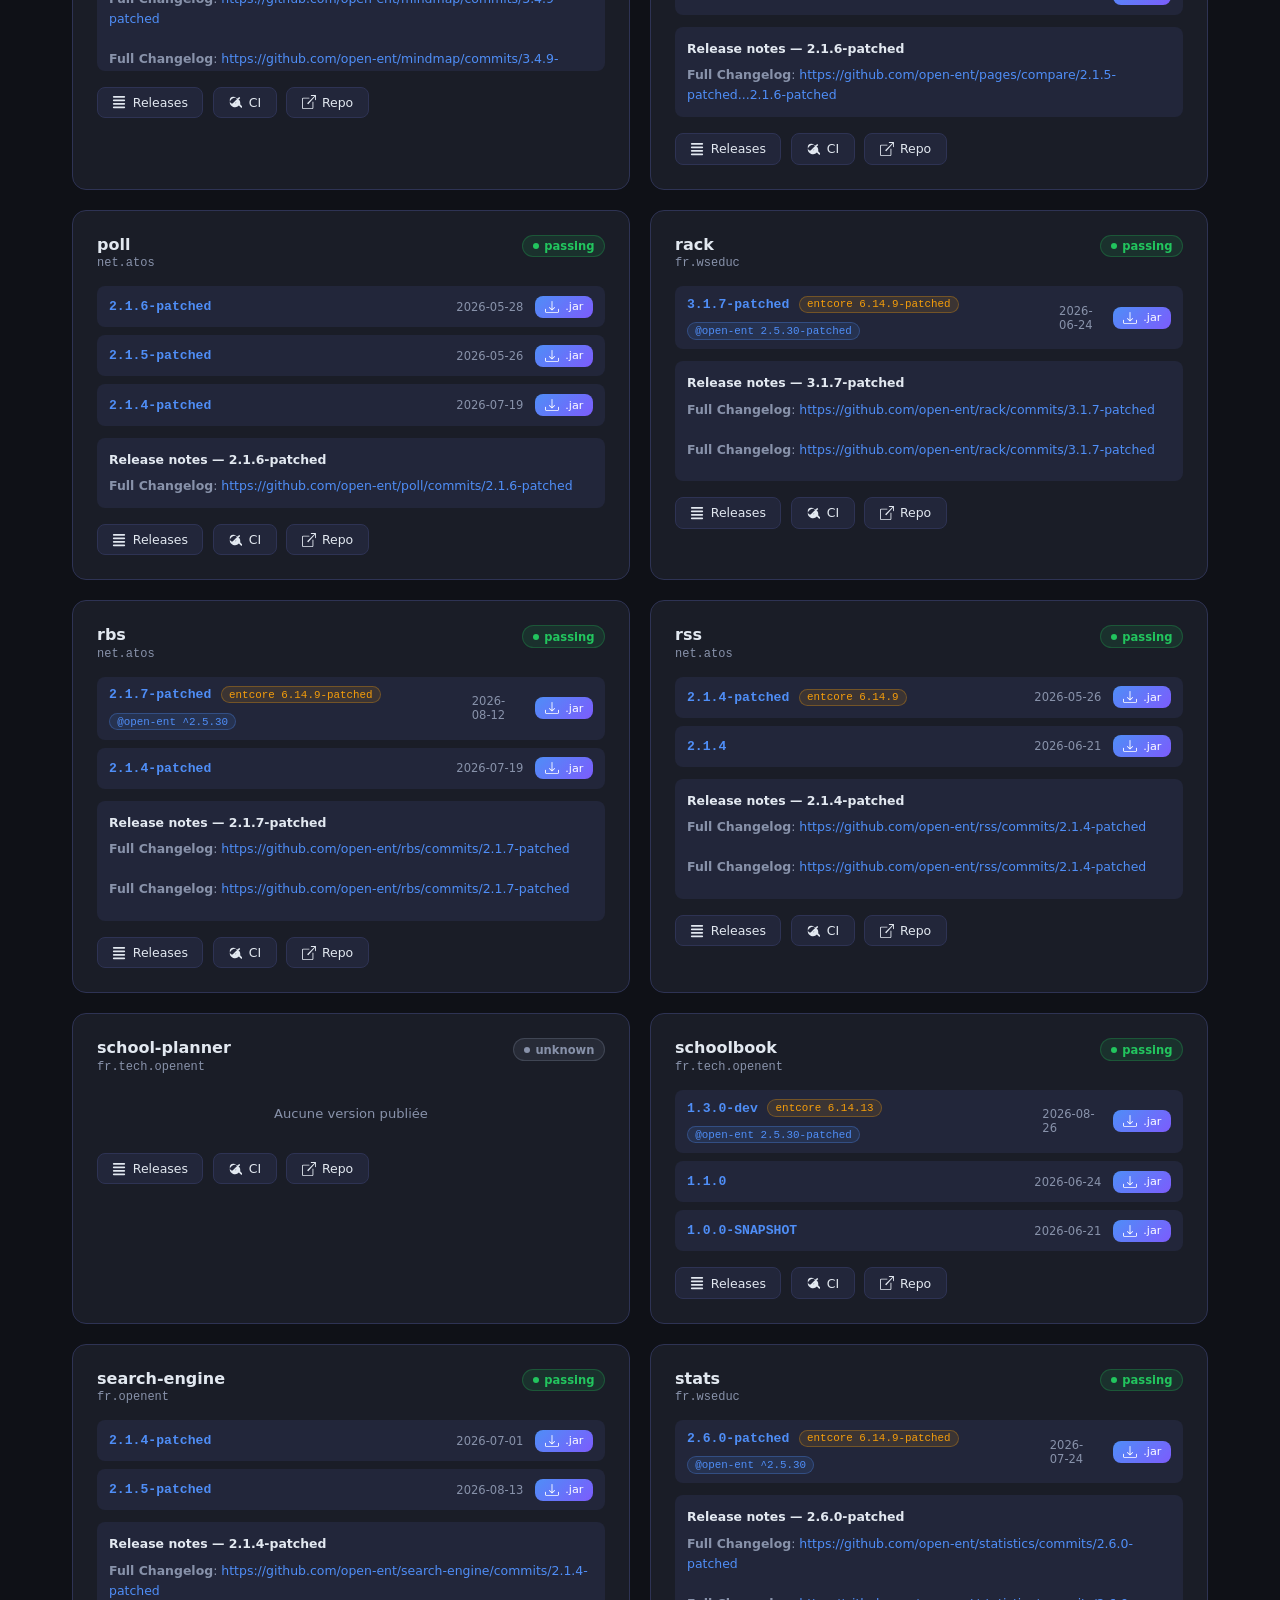
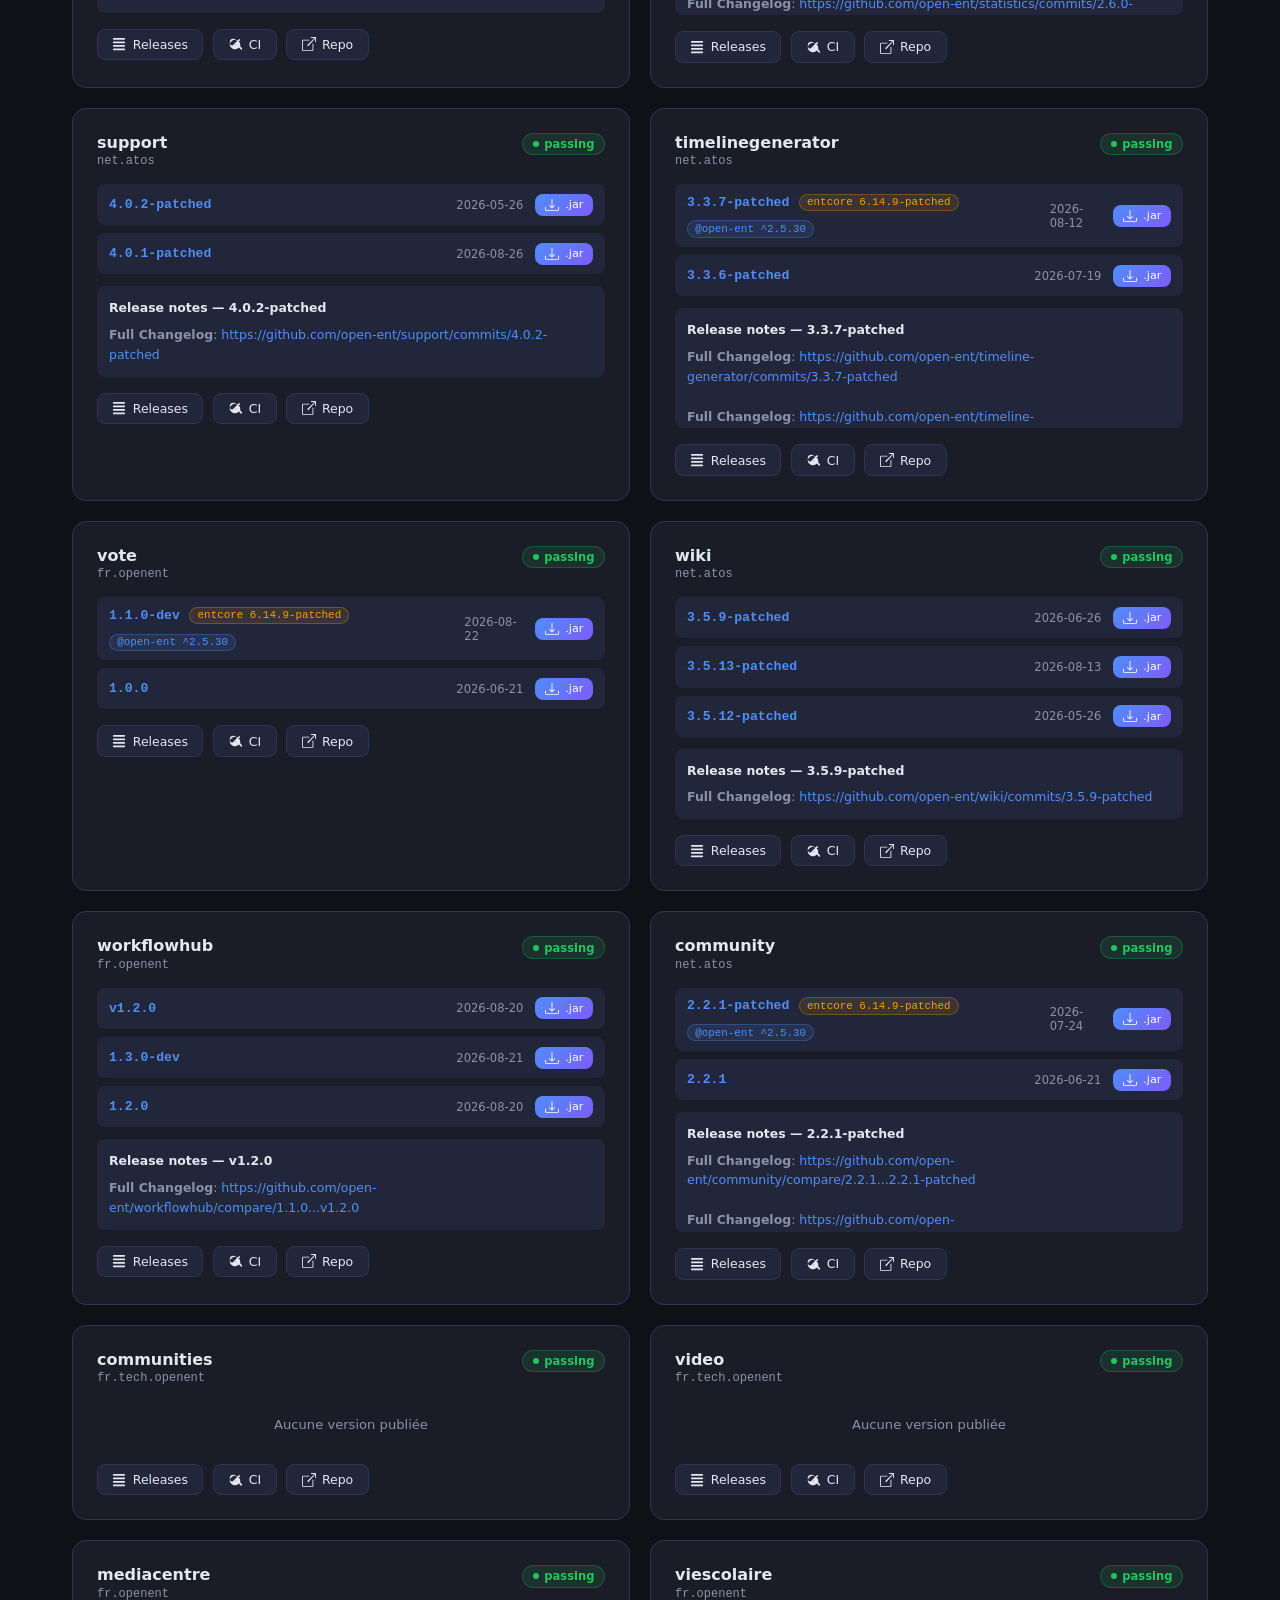
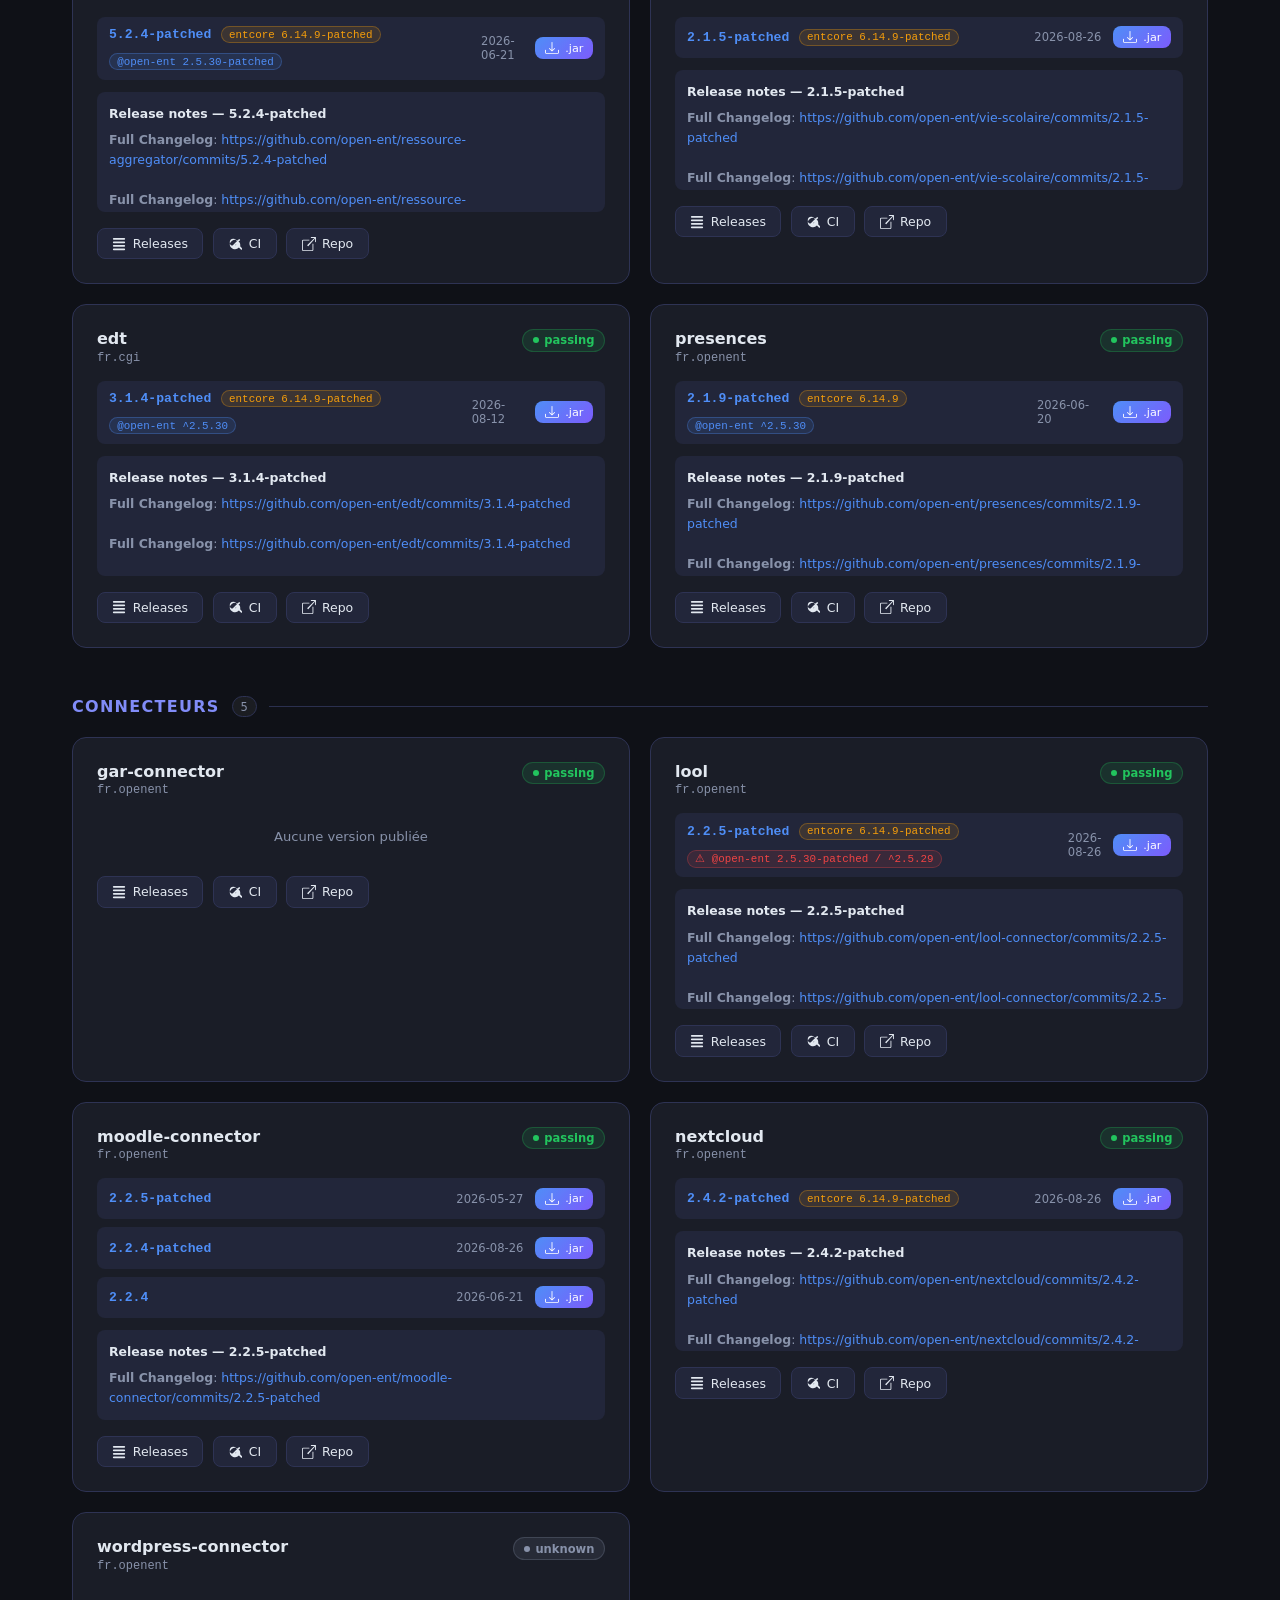
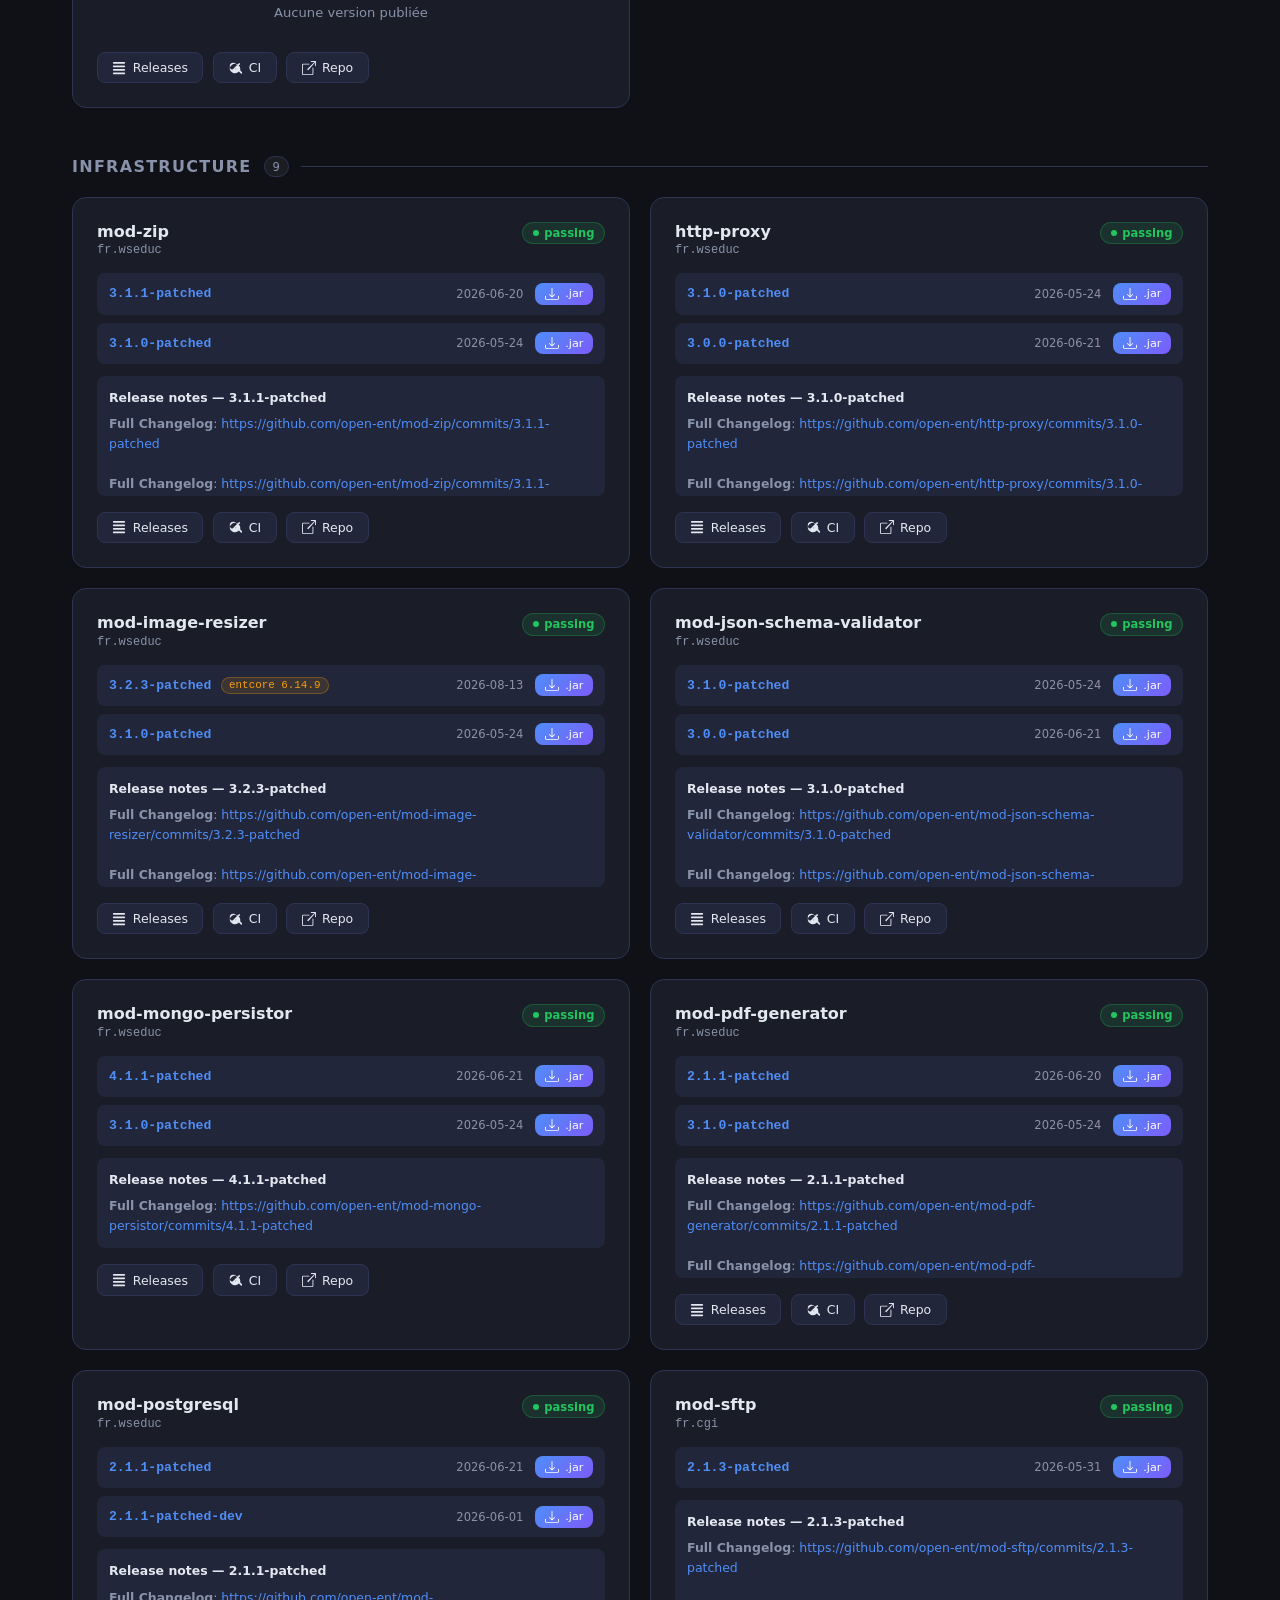
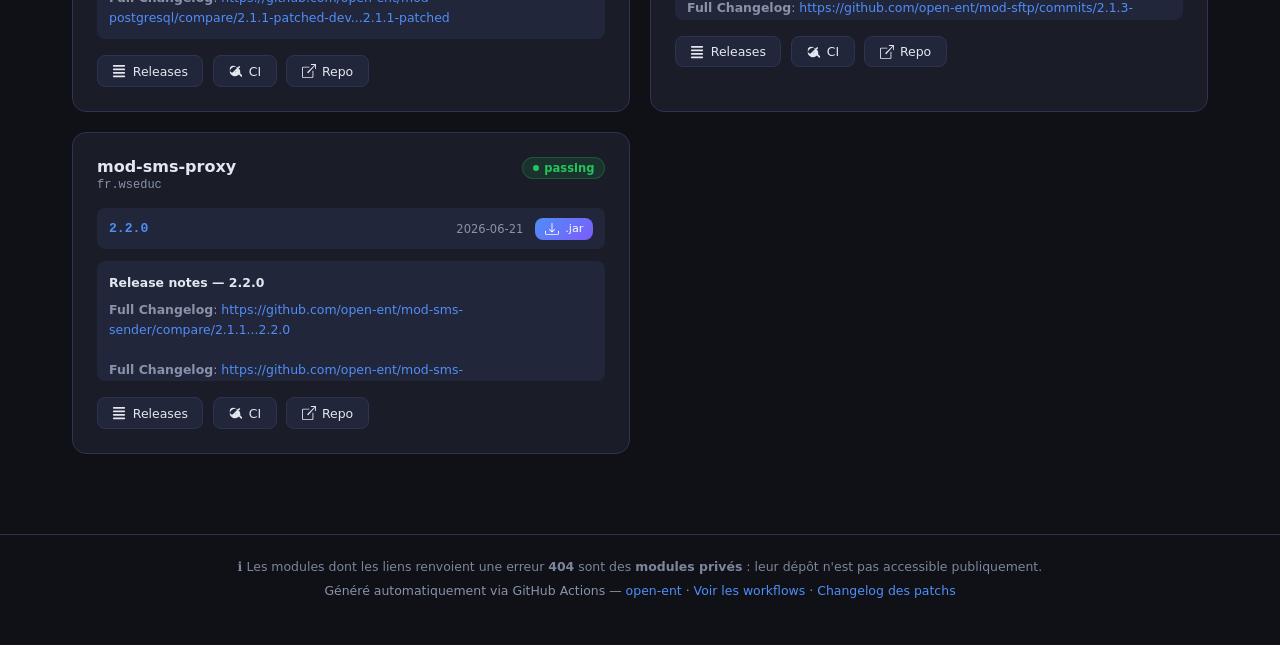
==== commit 04061768: "Increase minimum grid column width to 440px" ====
--- a/index.html
+++ b/index.html
@@ -110,7 +110,7 @@
     /* GRID */
     .grid {
       display: grid;
-      grid-template-columns: repeat(auto-fill, minmax(340px, 1fr));
+      grid-template-columns: repeat(auto-fill, minmax(440px, 1fr));
       gap: 1.25rem;
       margin-bottom: 3rem;
     }
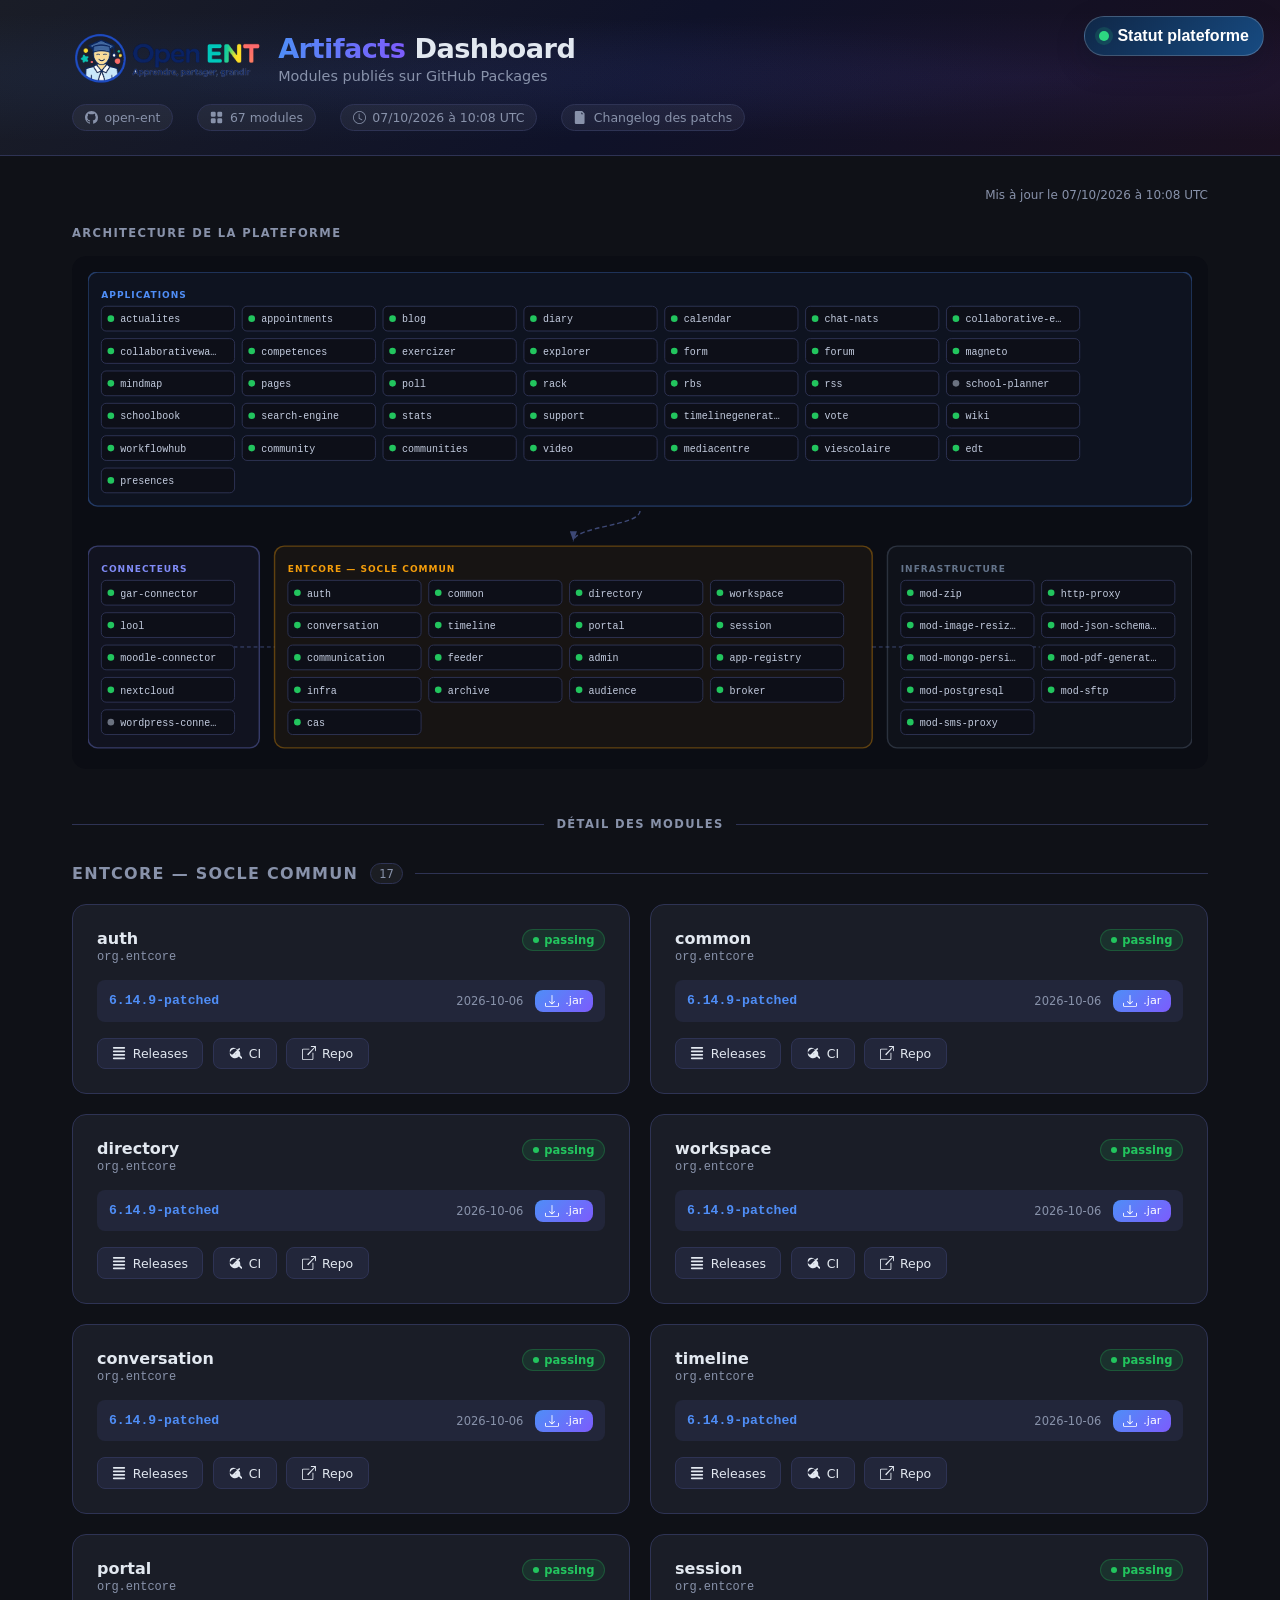
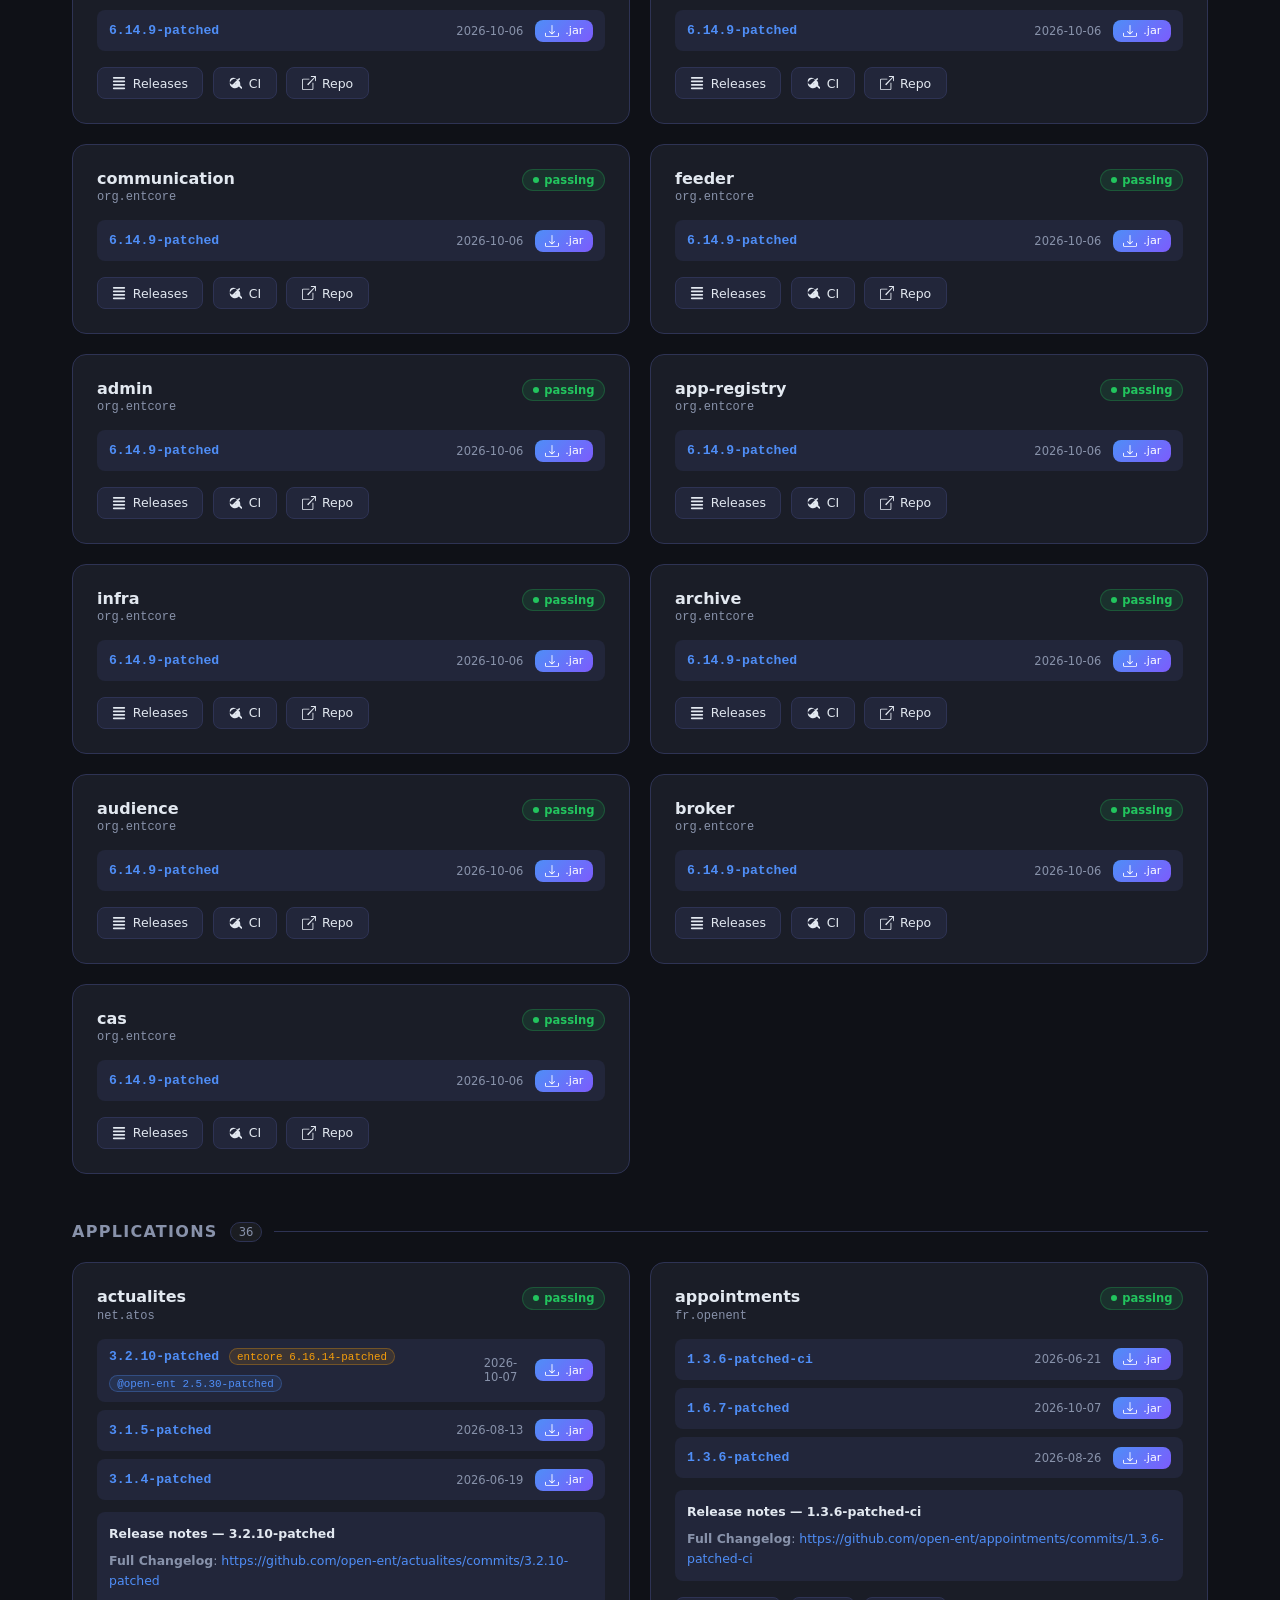
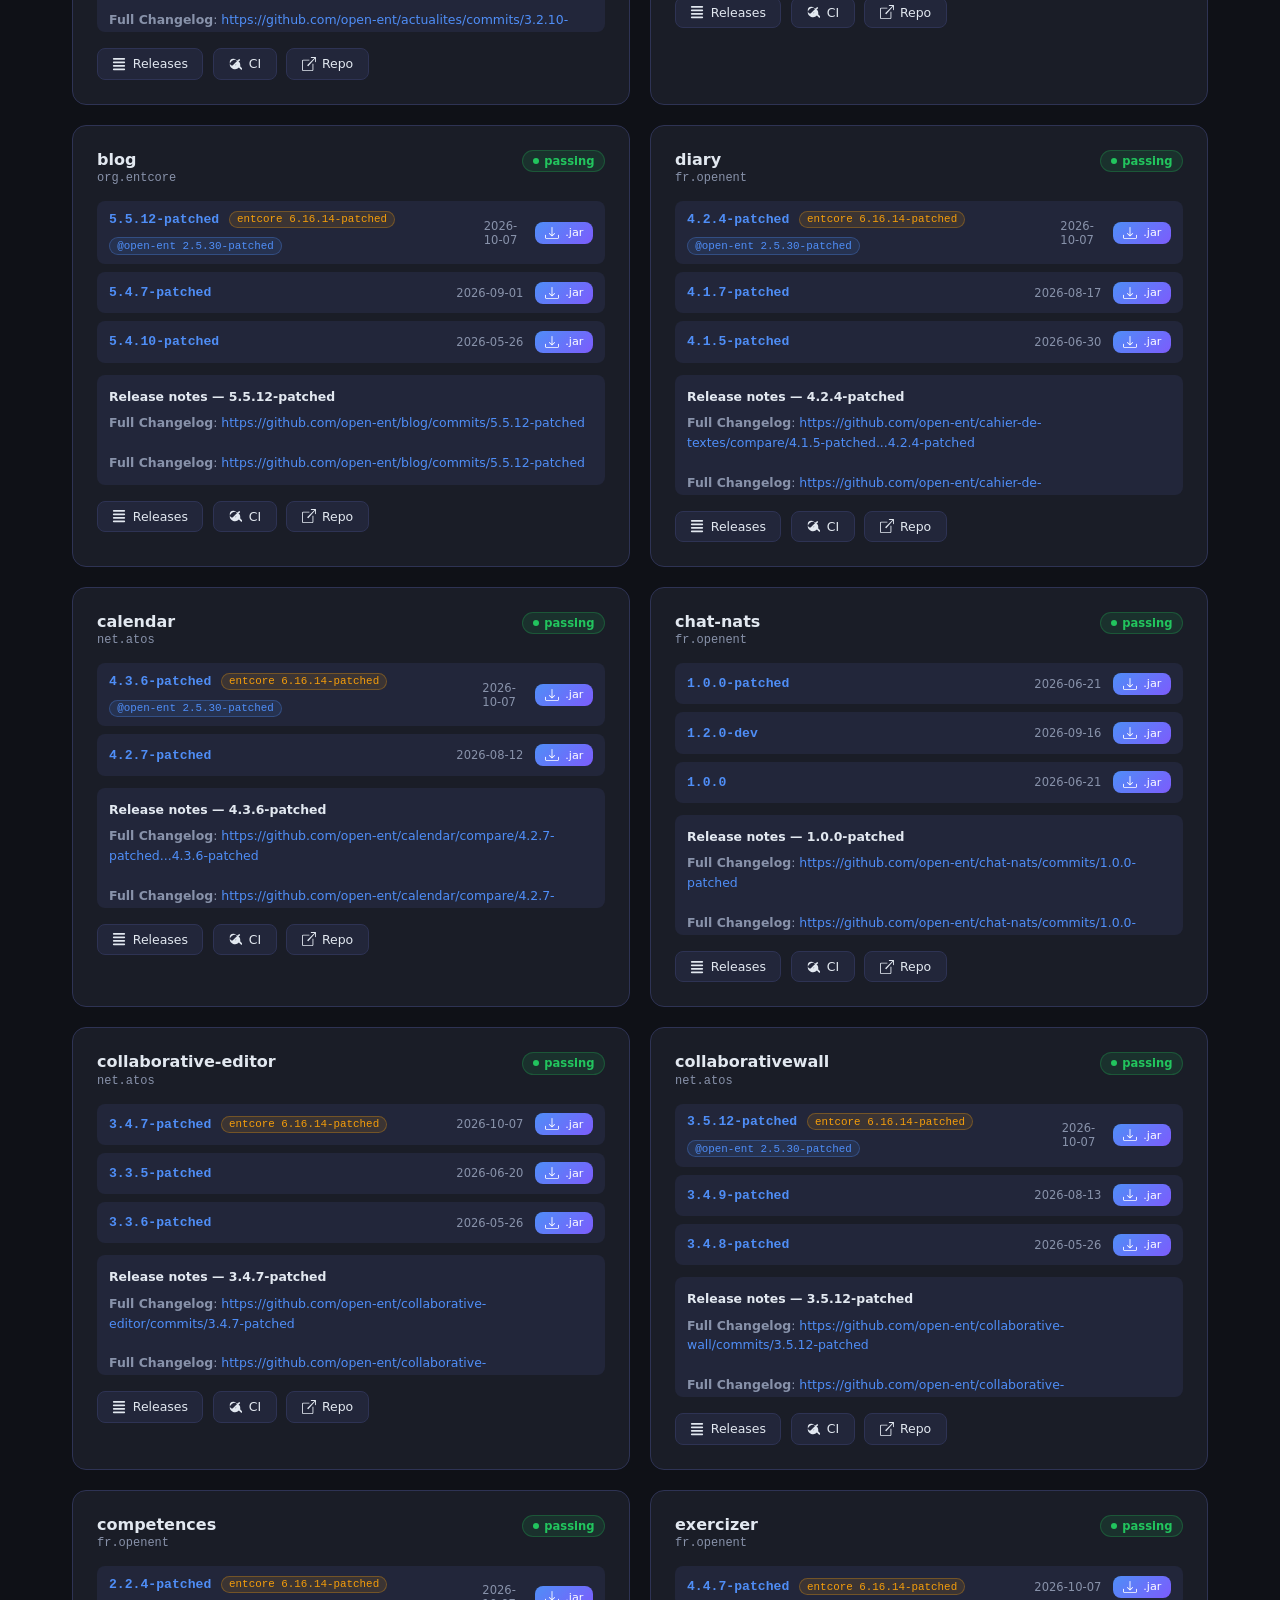
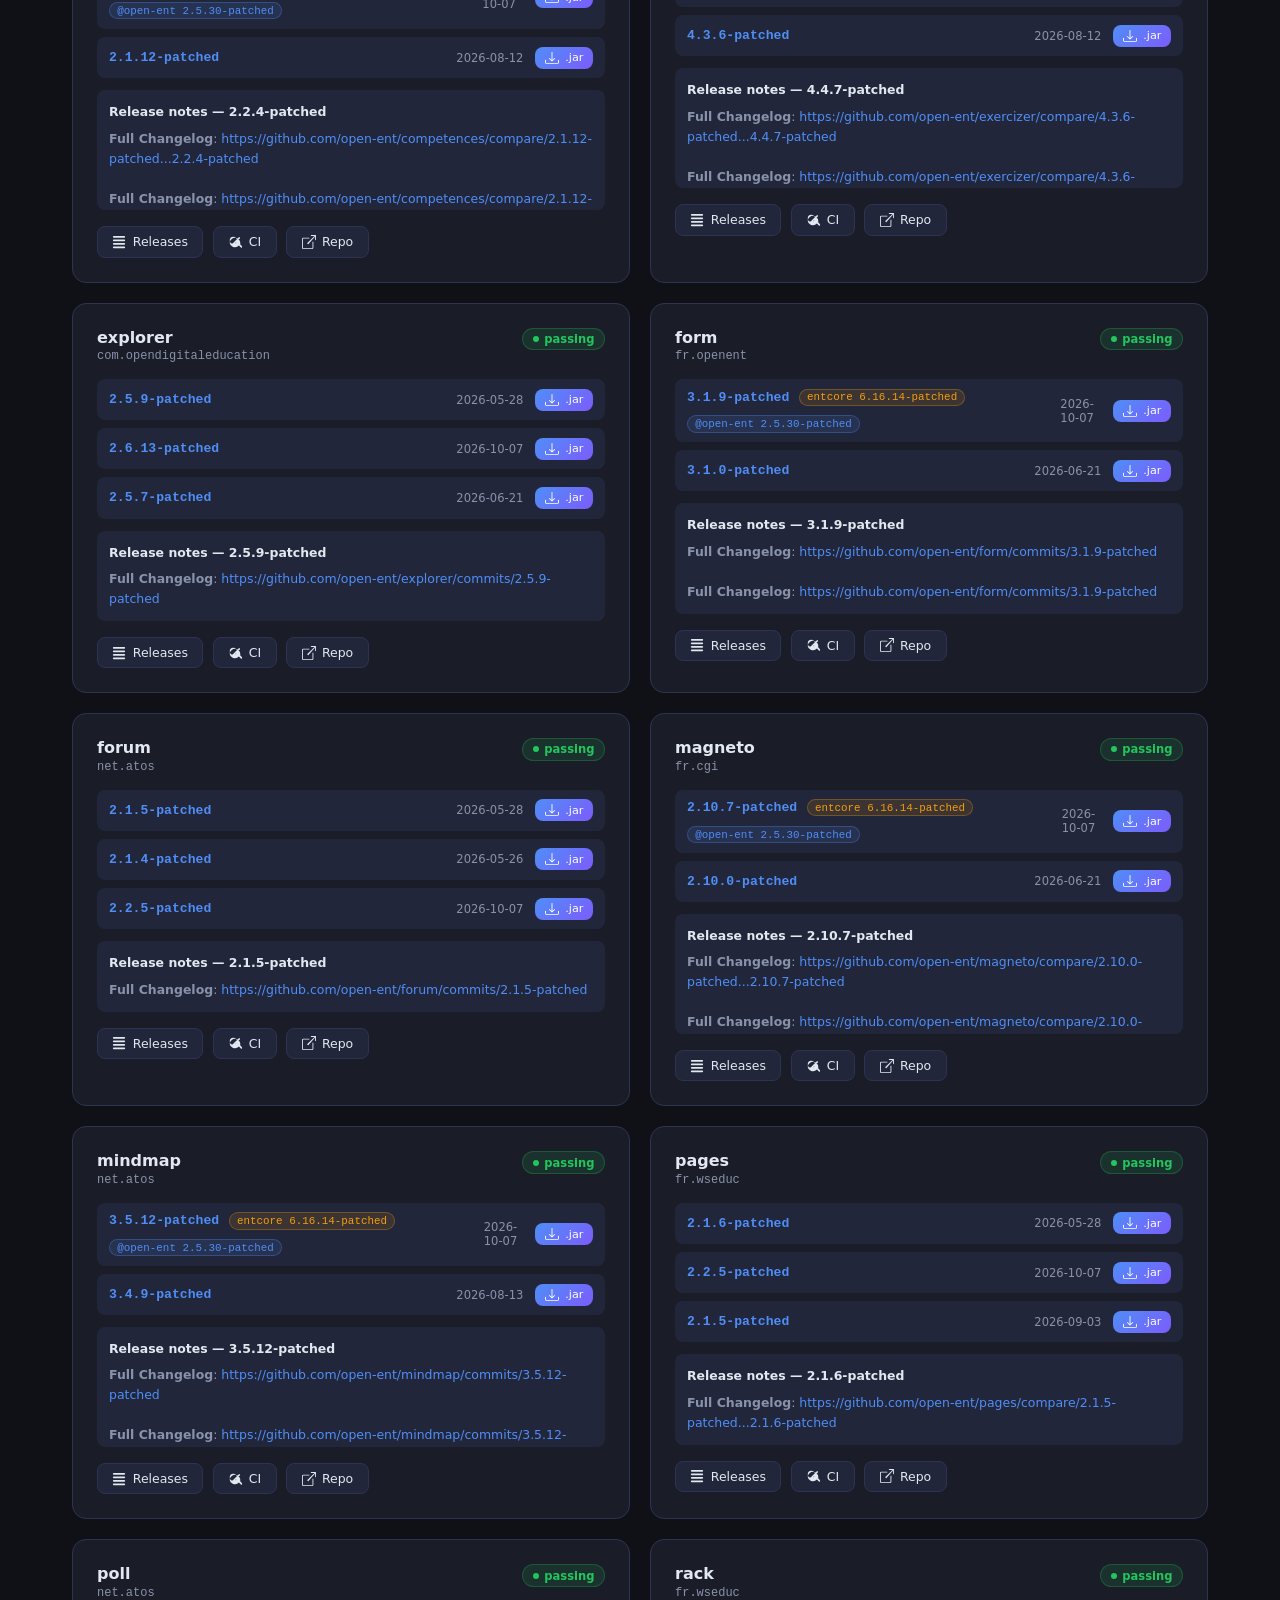
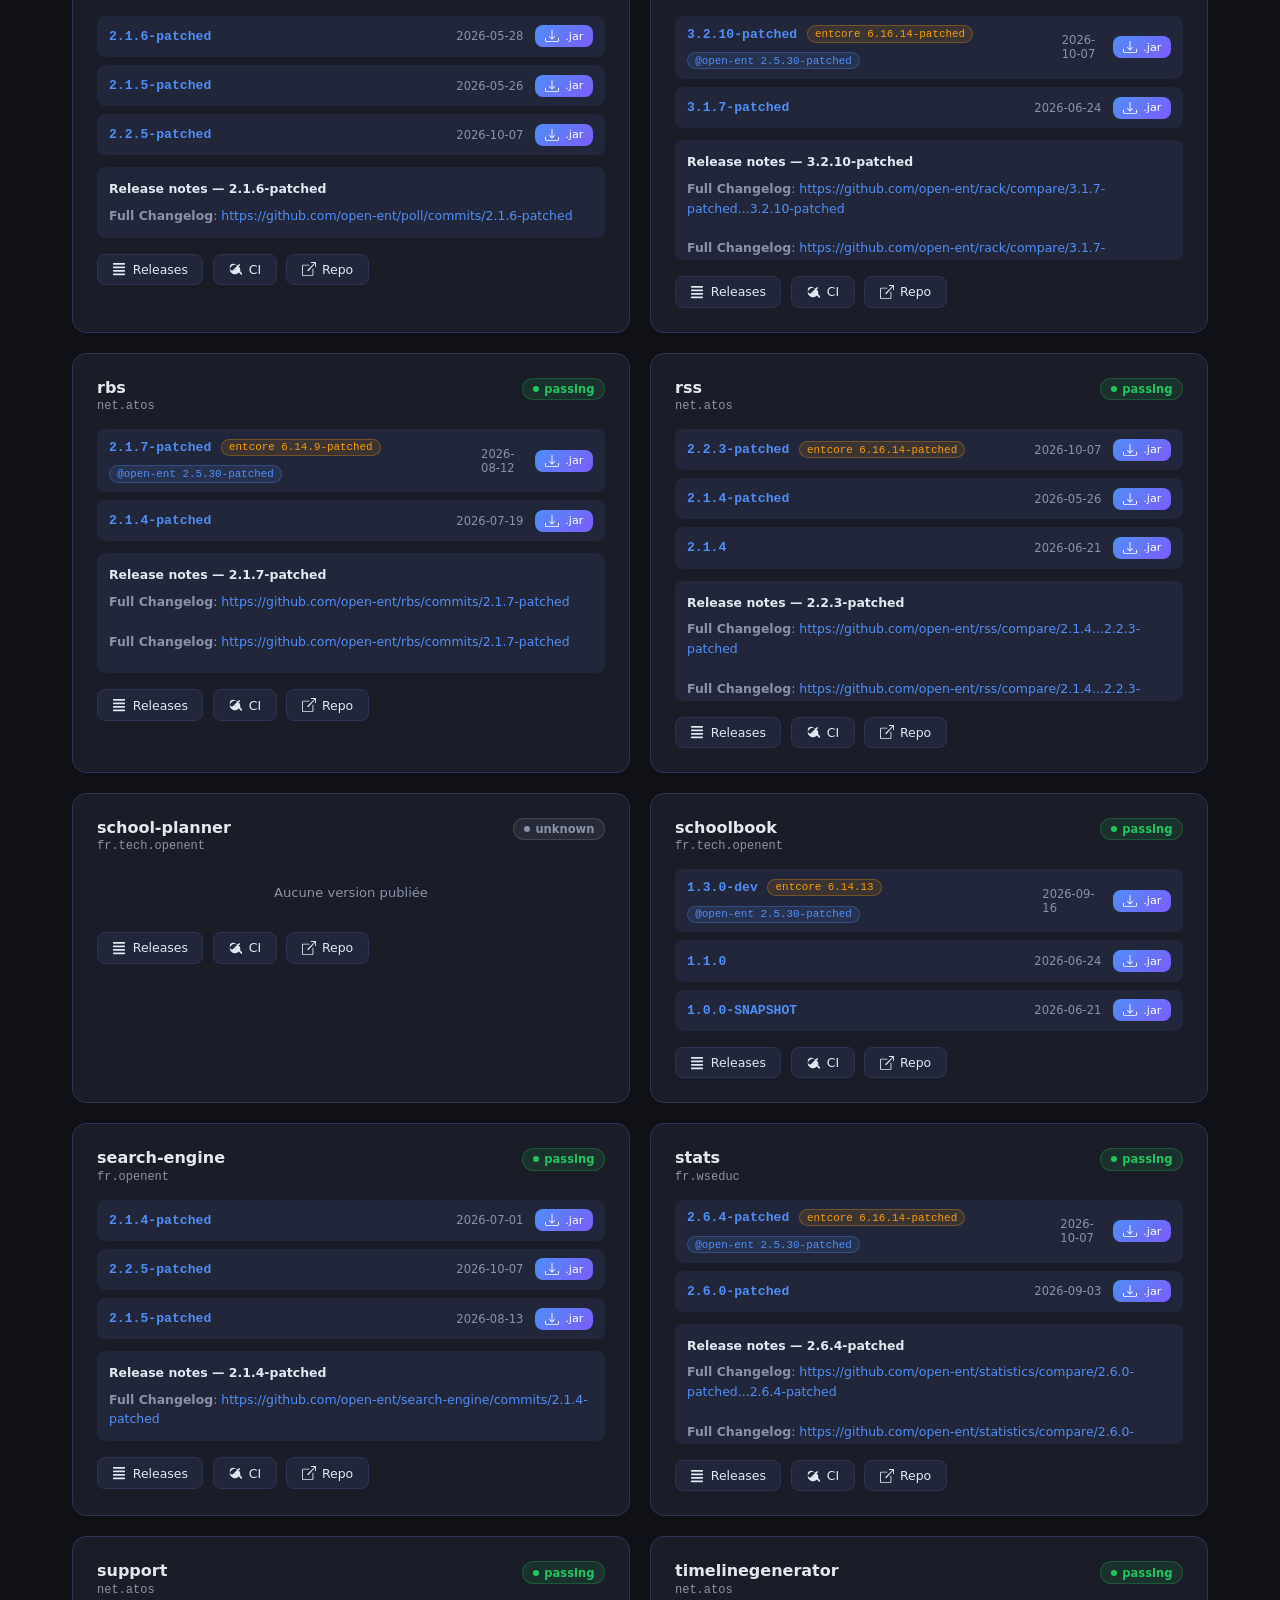
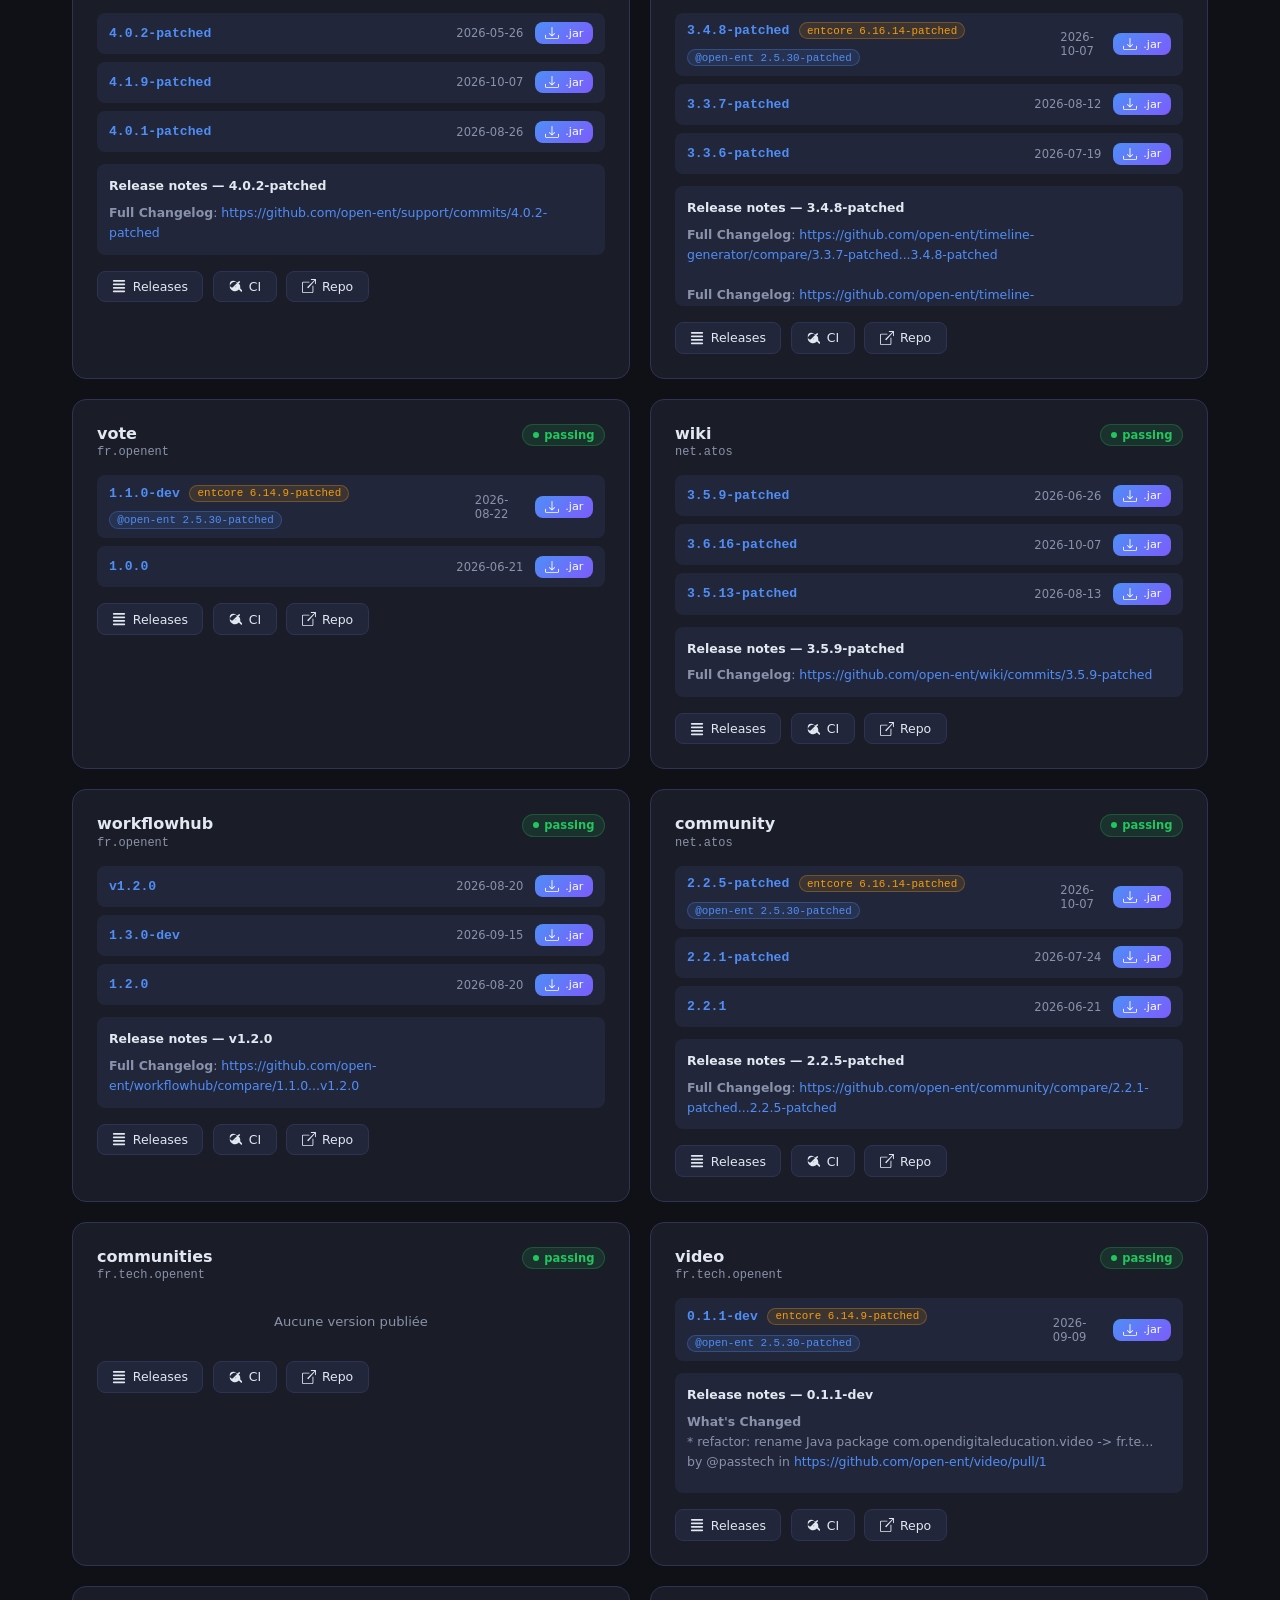
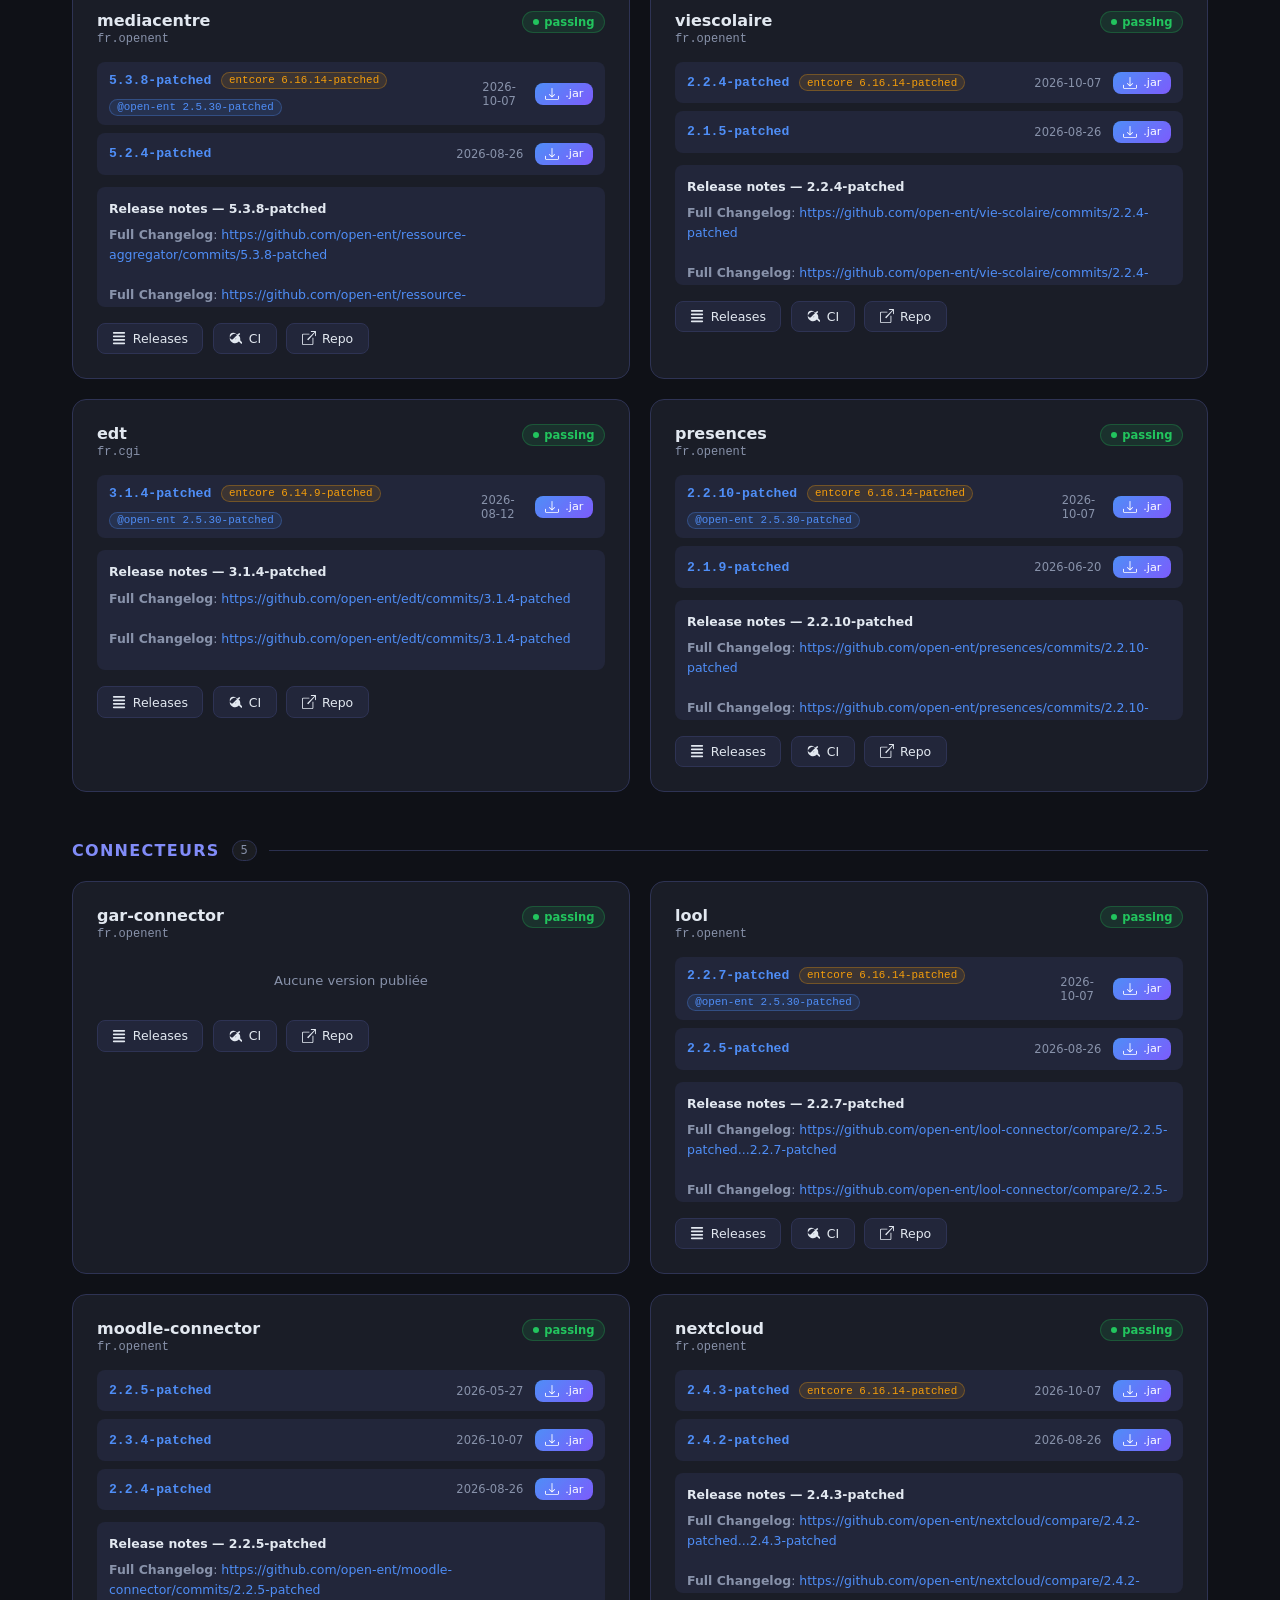
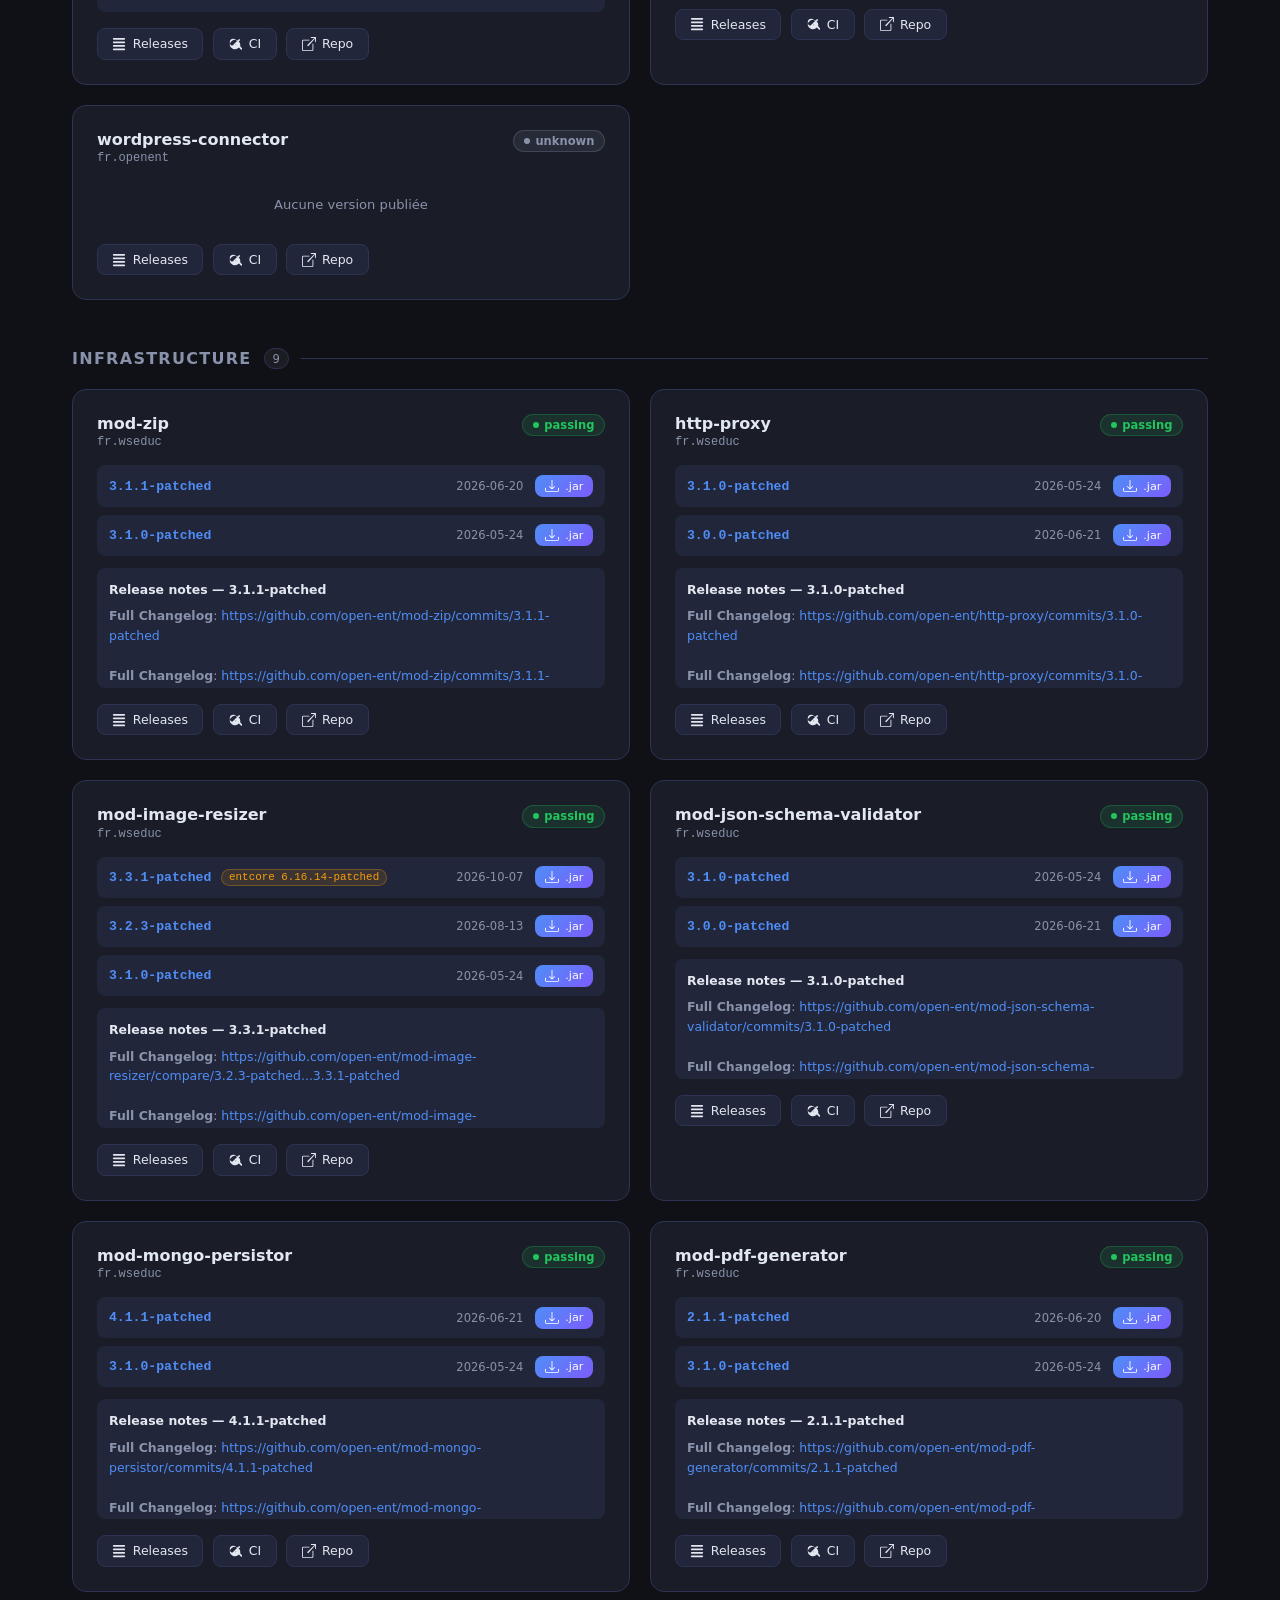
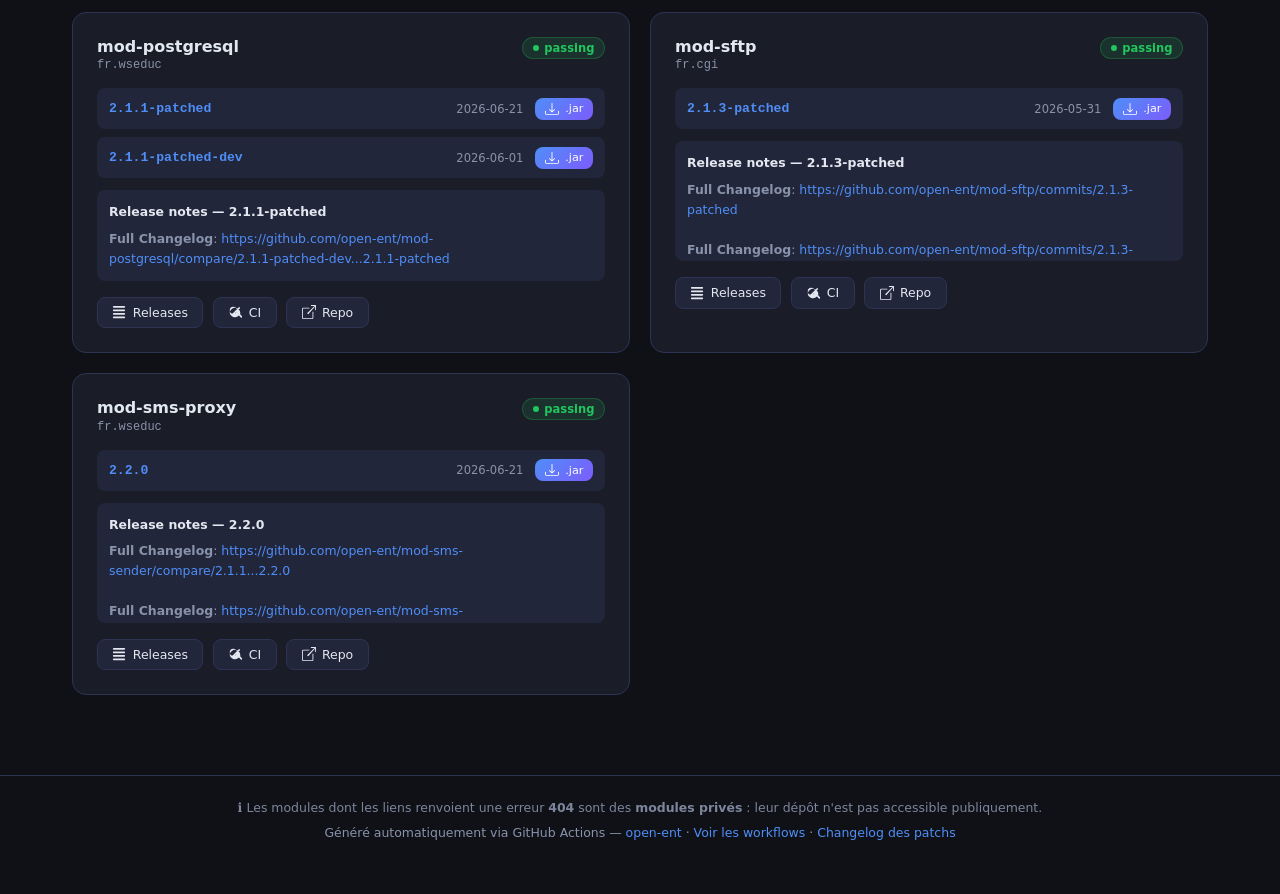
==== commit 0c2f80f8: "feat: tableau de bord aligné sur entcore 6.16 (libs séparées) - entcore : versions lues sur org.entc" ====
--- a/index.html
+++ b/index.html
@@ -528,7 +528,7 @@
       <div class="version-item">
         <div style="display:flex;align-items:center;gap:0.6rem;flex-wrap:wrap;">
           <span class="version-tag">${r.tag}</span>
-          ${r.entcore_version ? `<span class="entcore-chip">entcore ${r.entcore_version}</span>` : ''}
+          ${r.entcore_version ? `<span class="entcore-chip">entcore ${r.entcore_version}${r.entcore_libs_version ? ` · libs ${r.entcore_libs_version}` : ''}</span>` : ''}
           ${frontendChip(r.openent_frontend)}
         </div>
         <div style="display:flex;align-items:center;gap:0.75rem;">
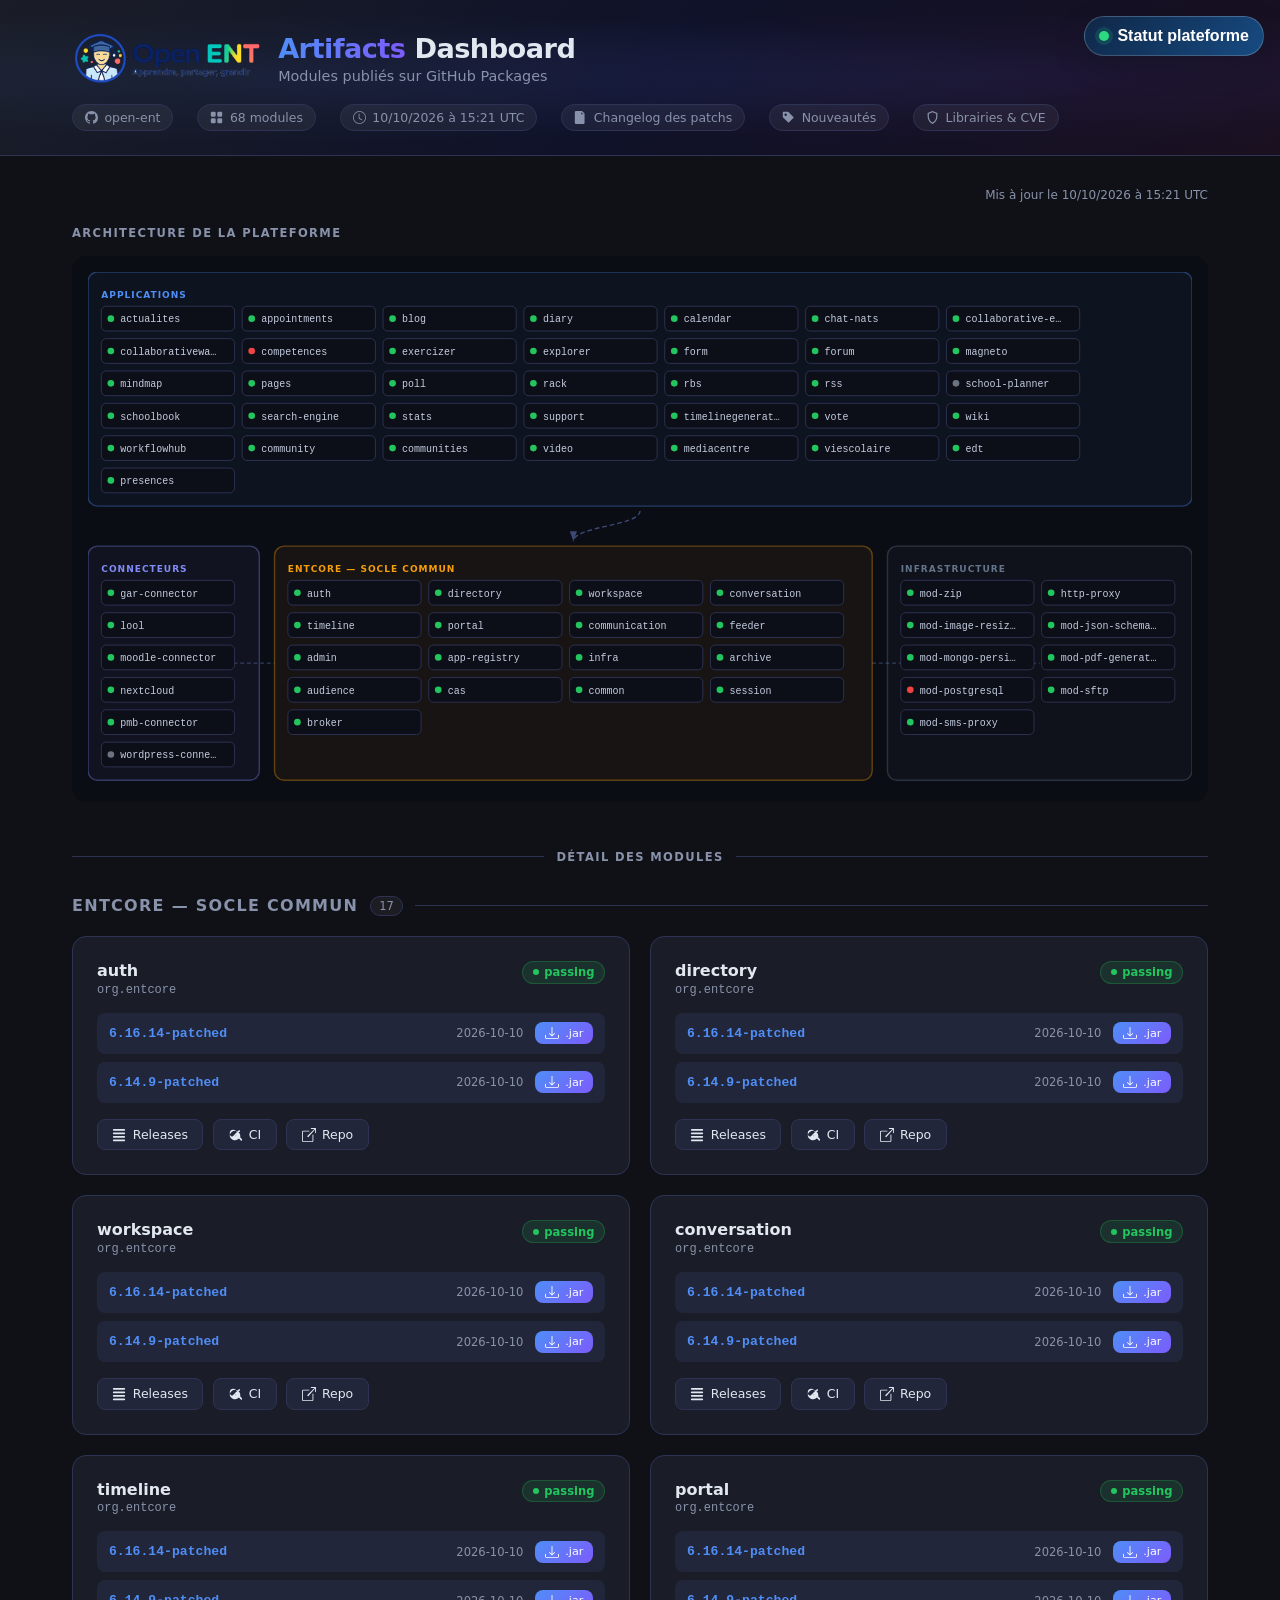
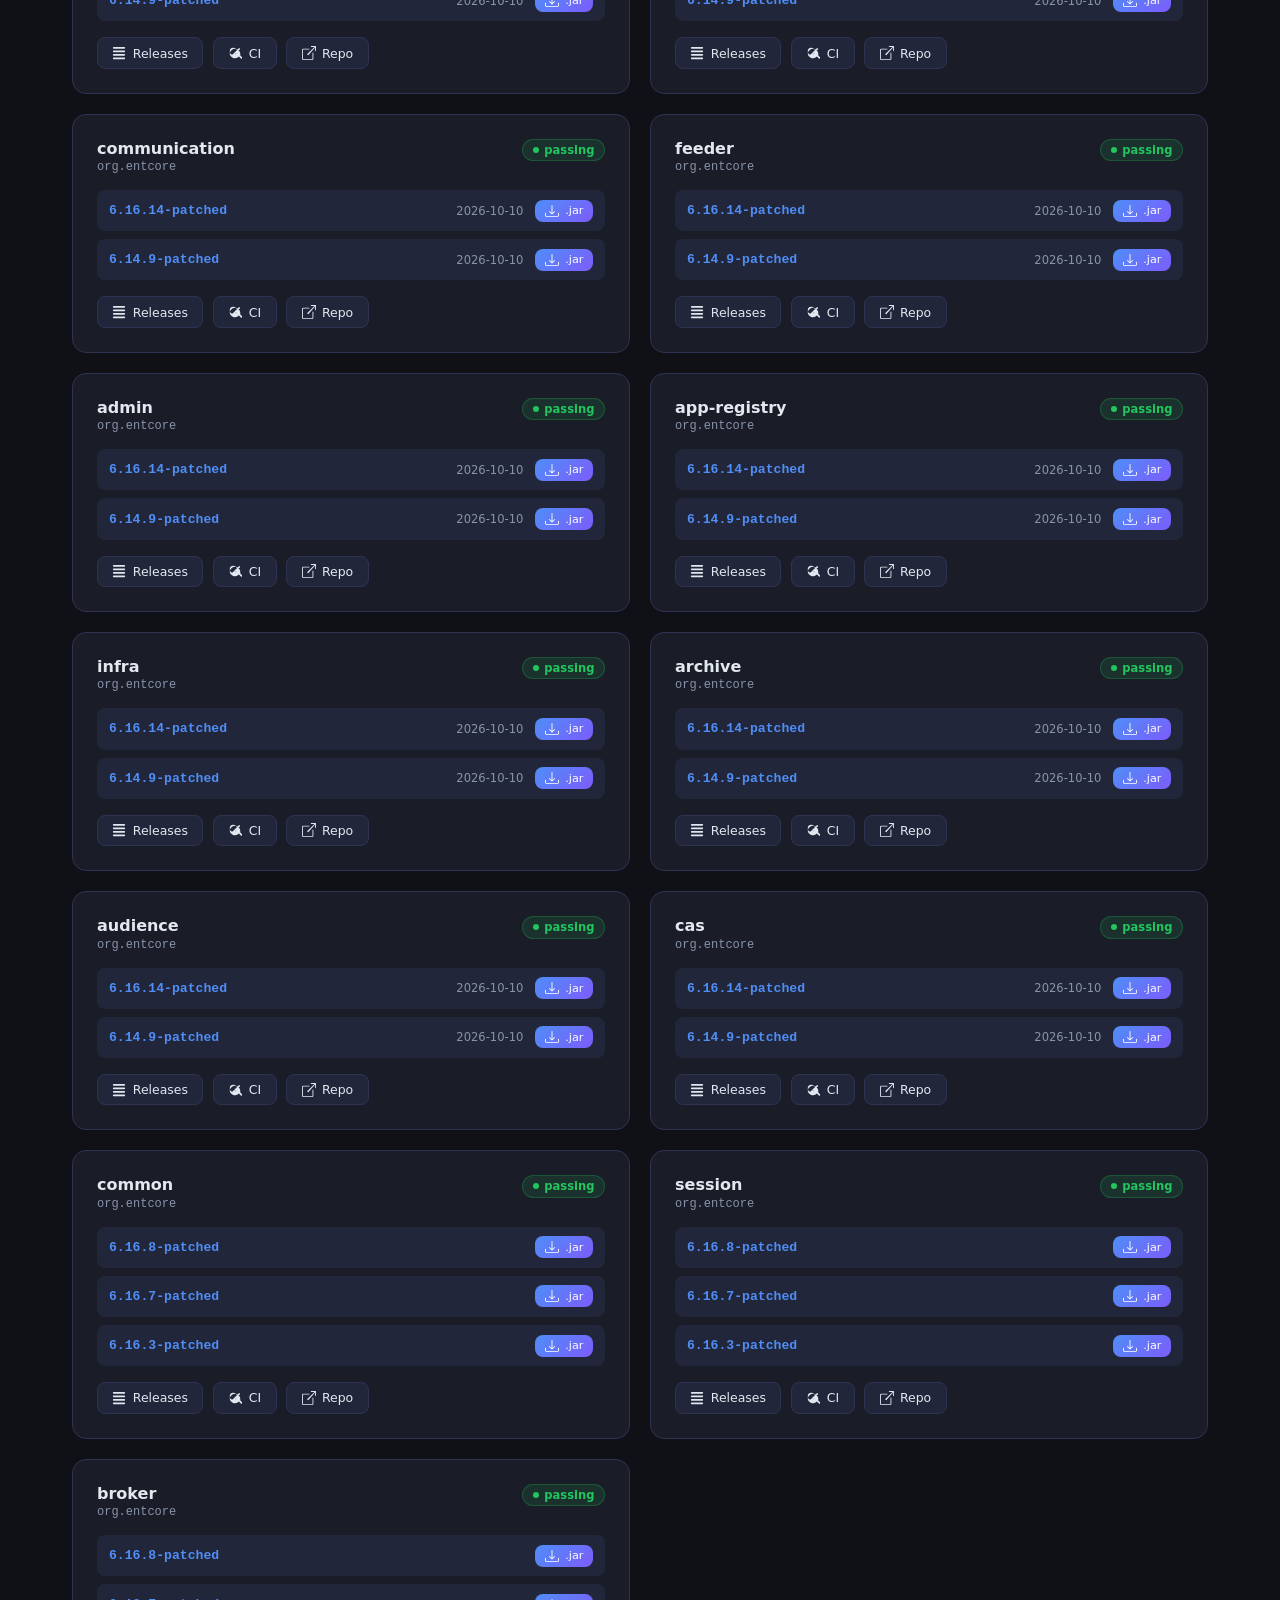
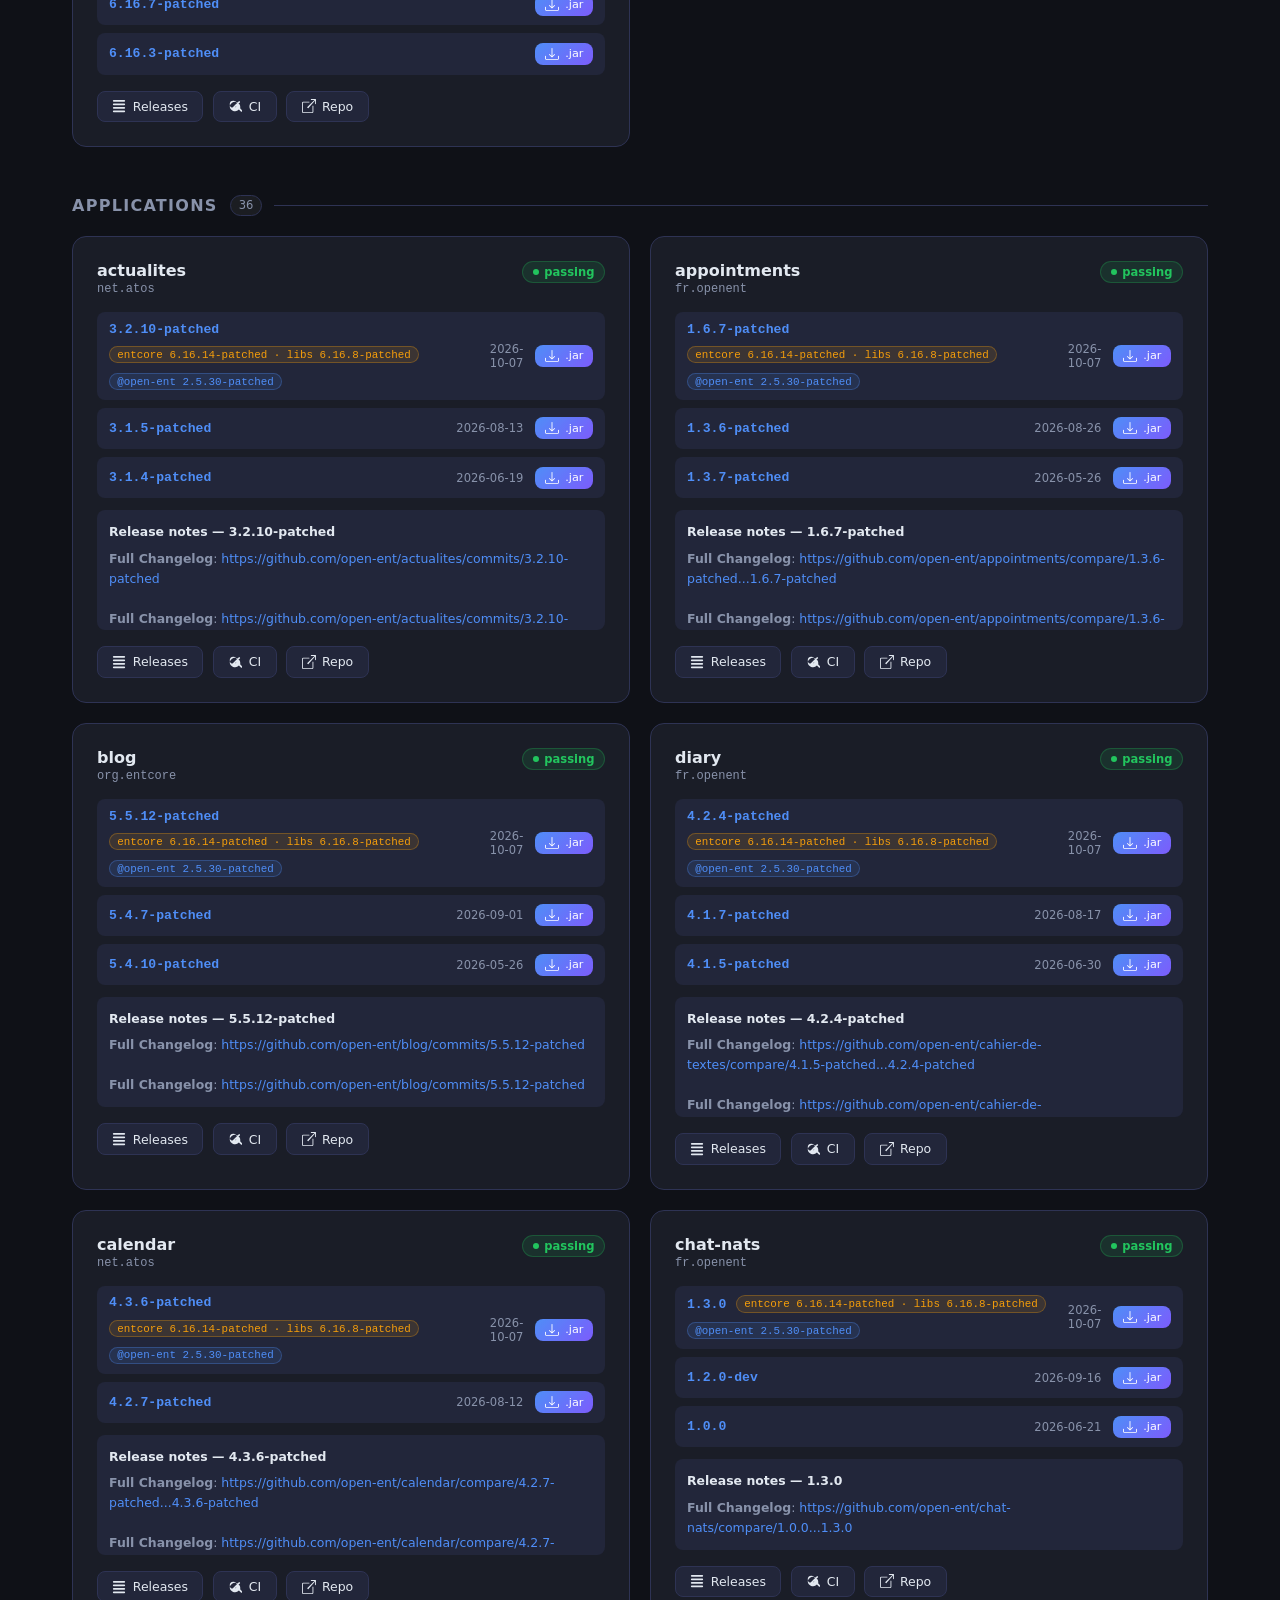
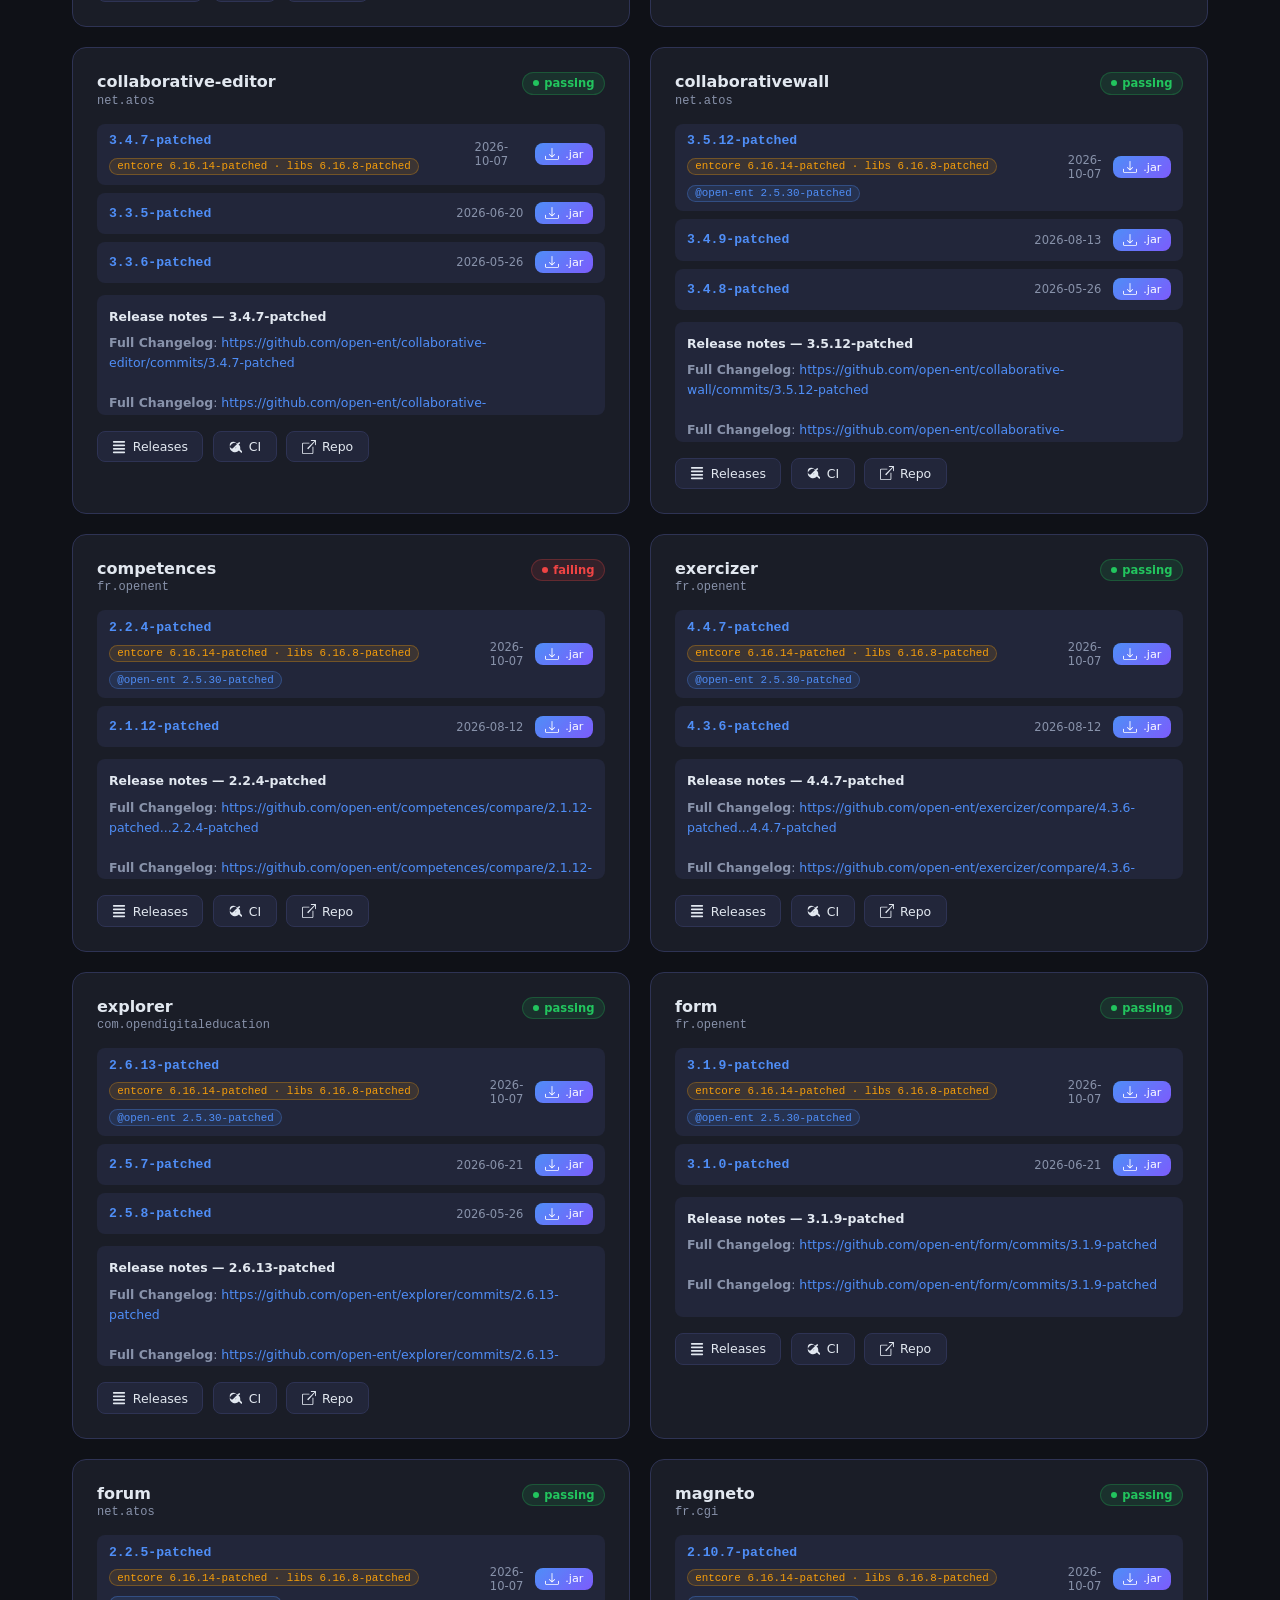
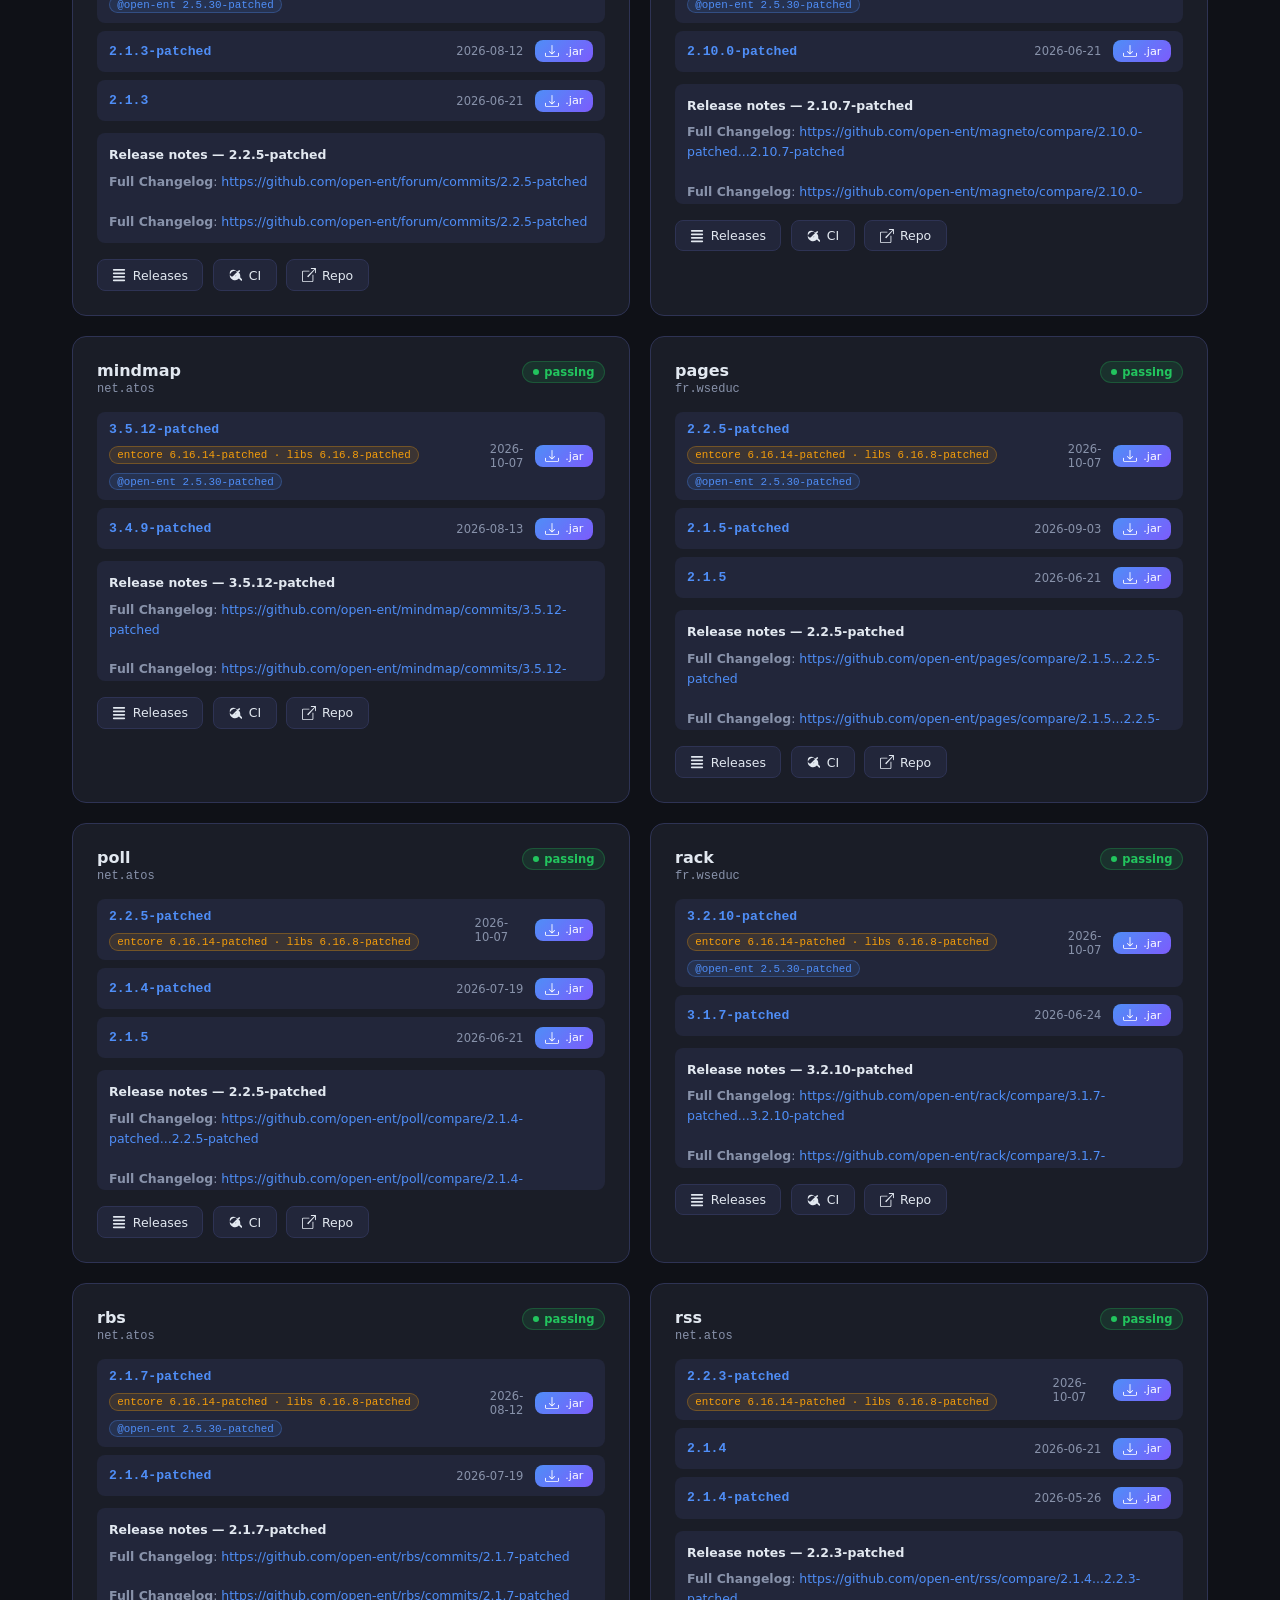
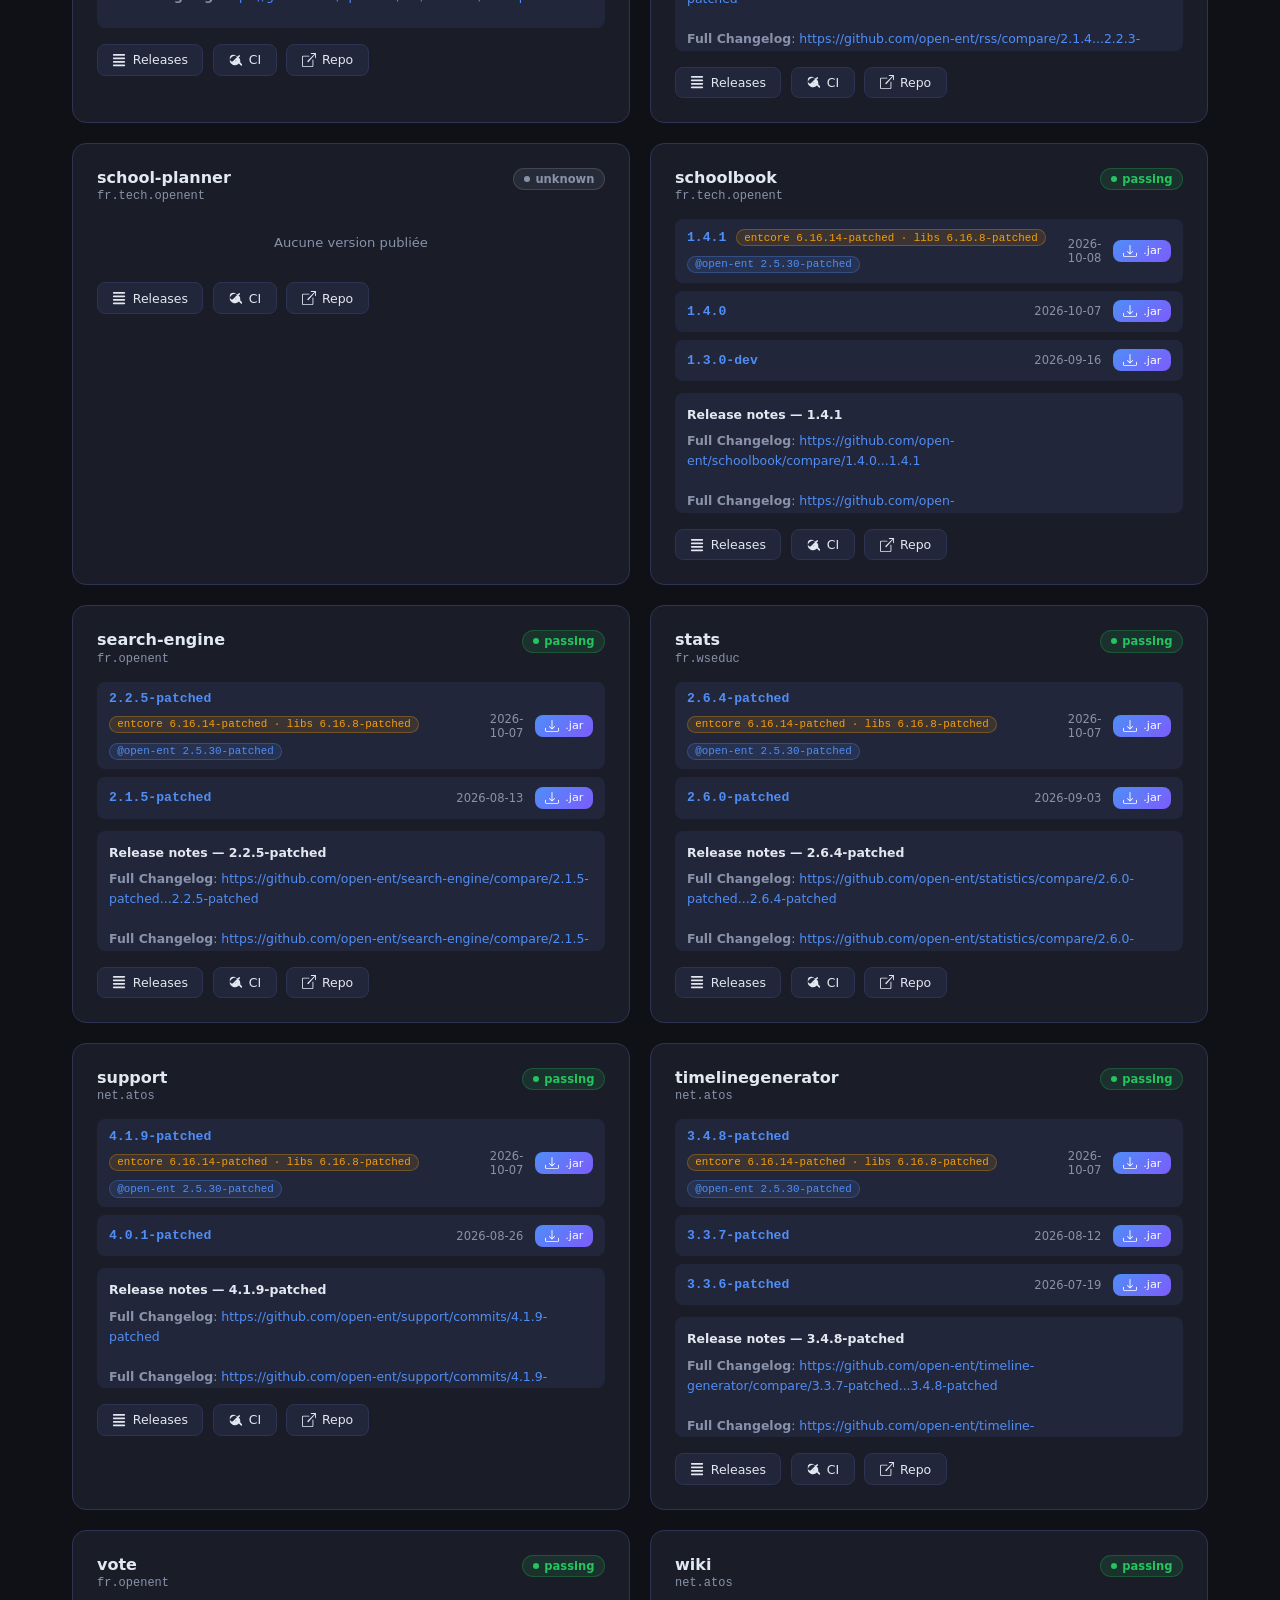
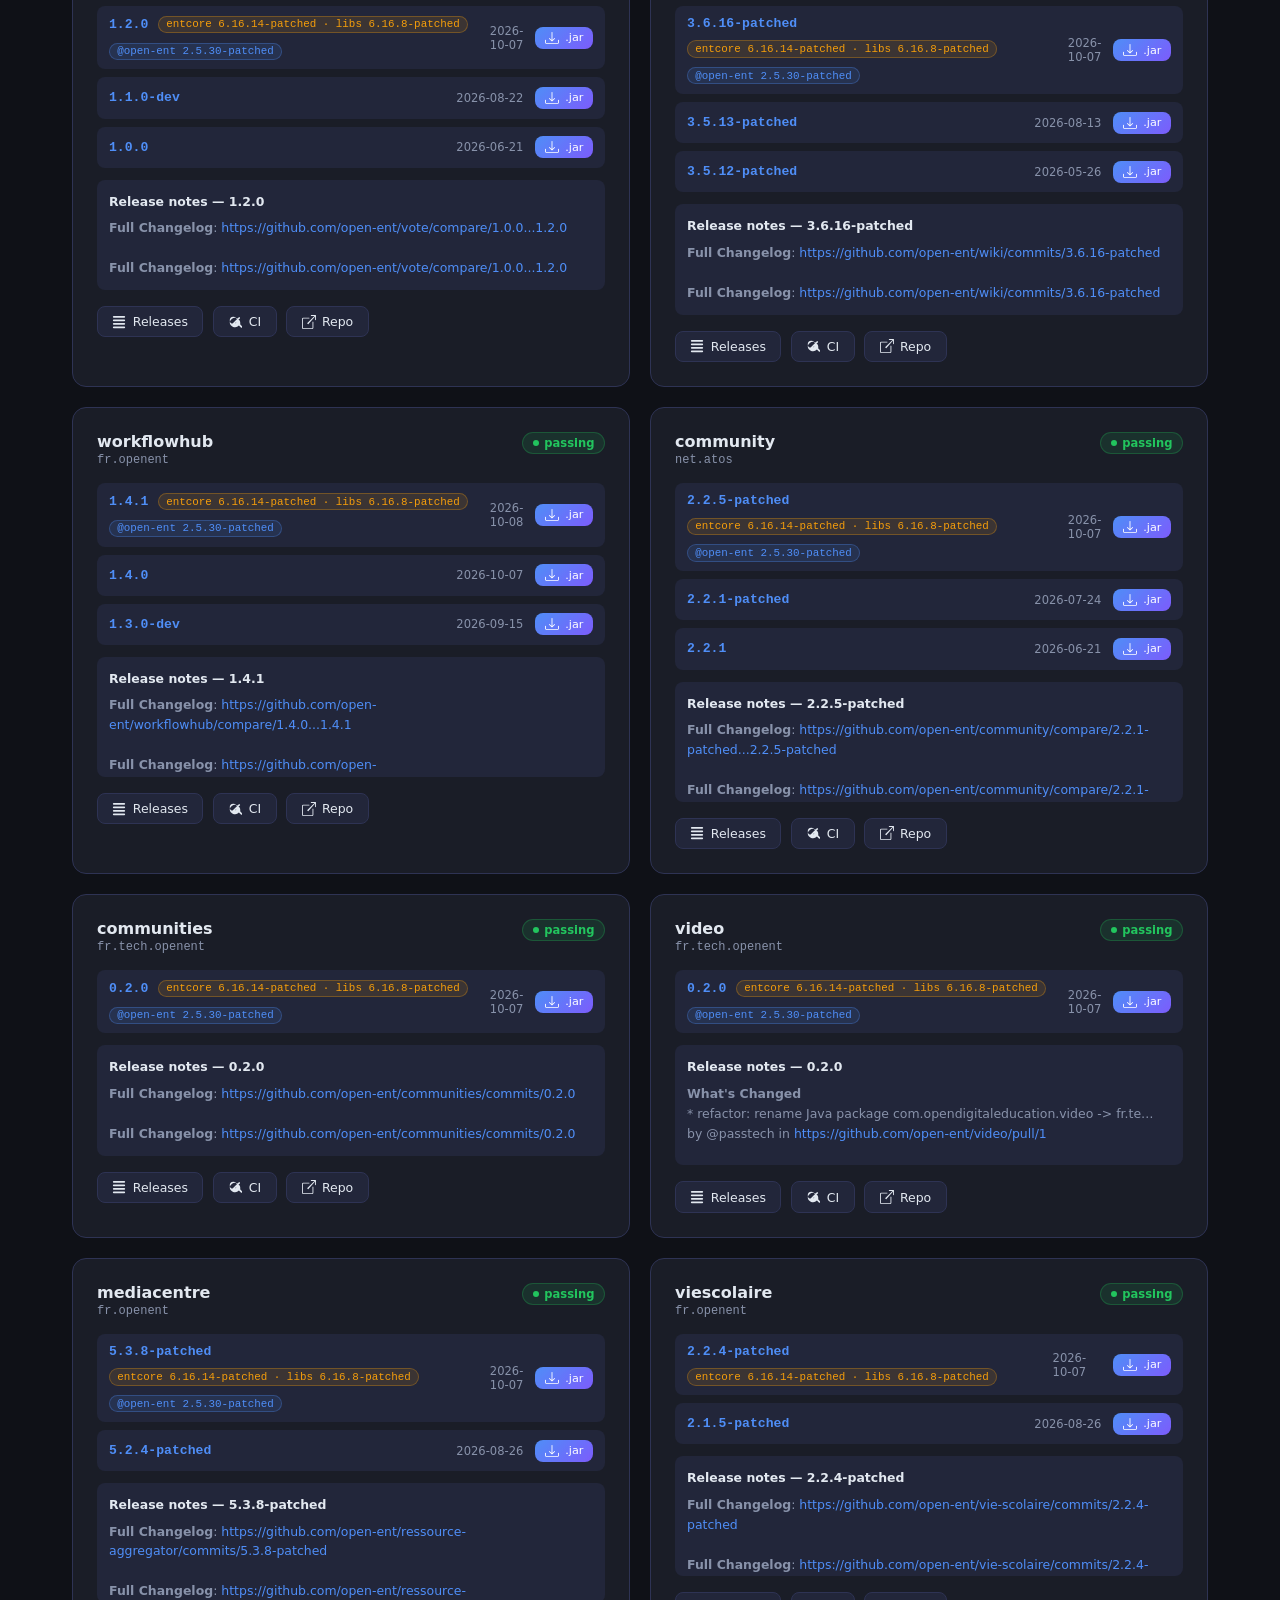
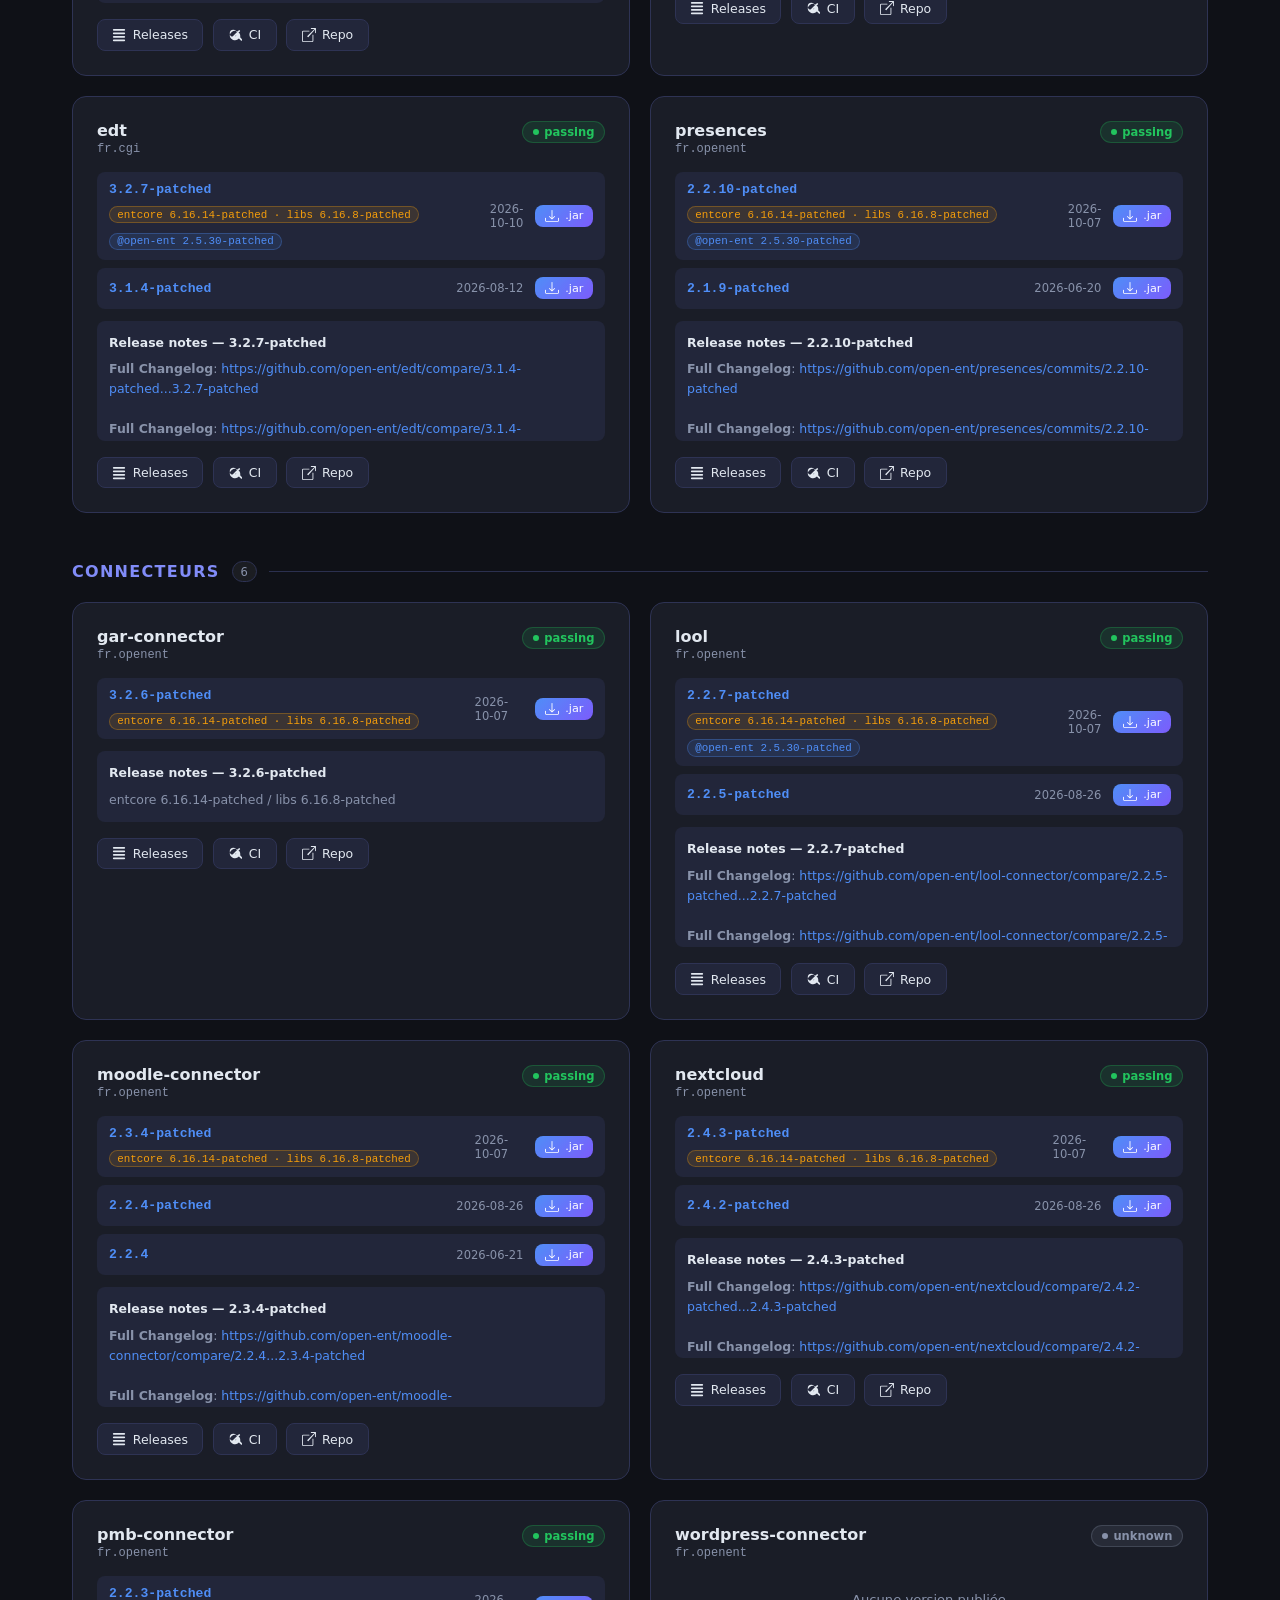
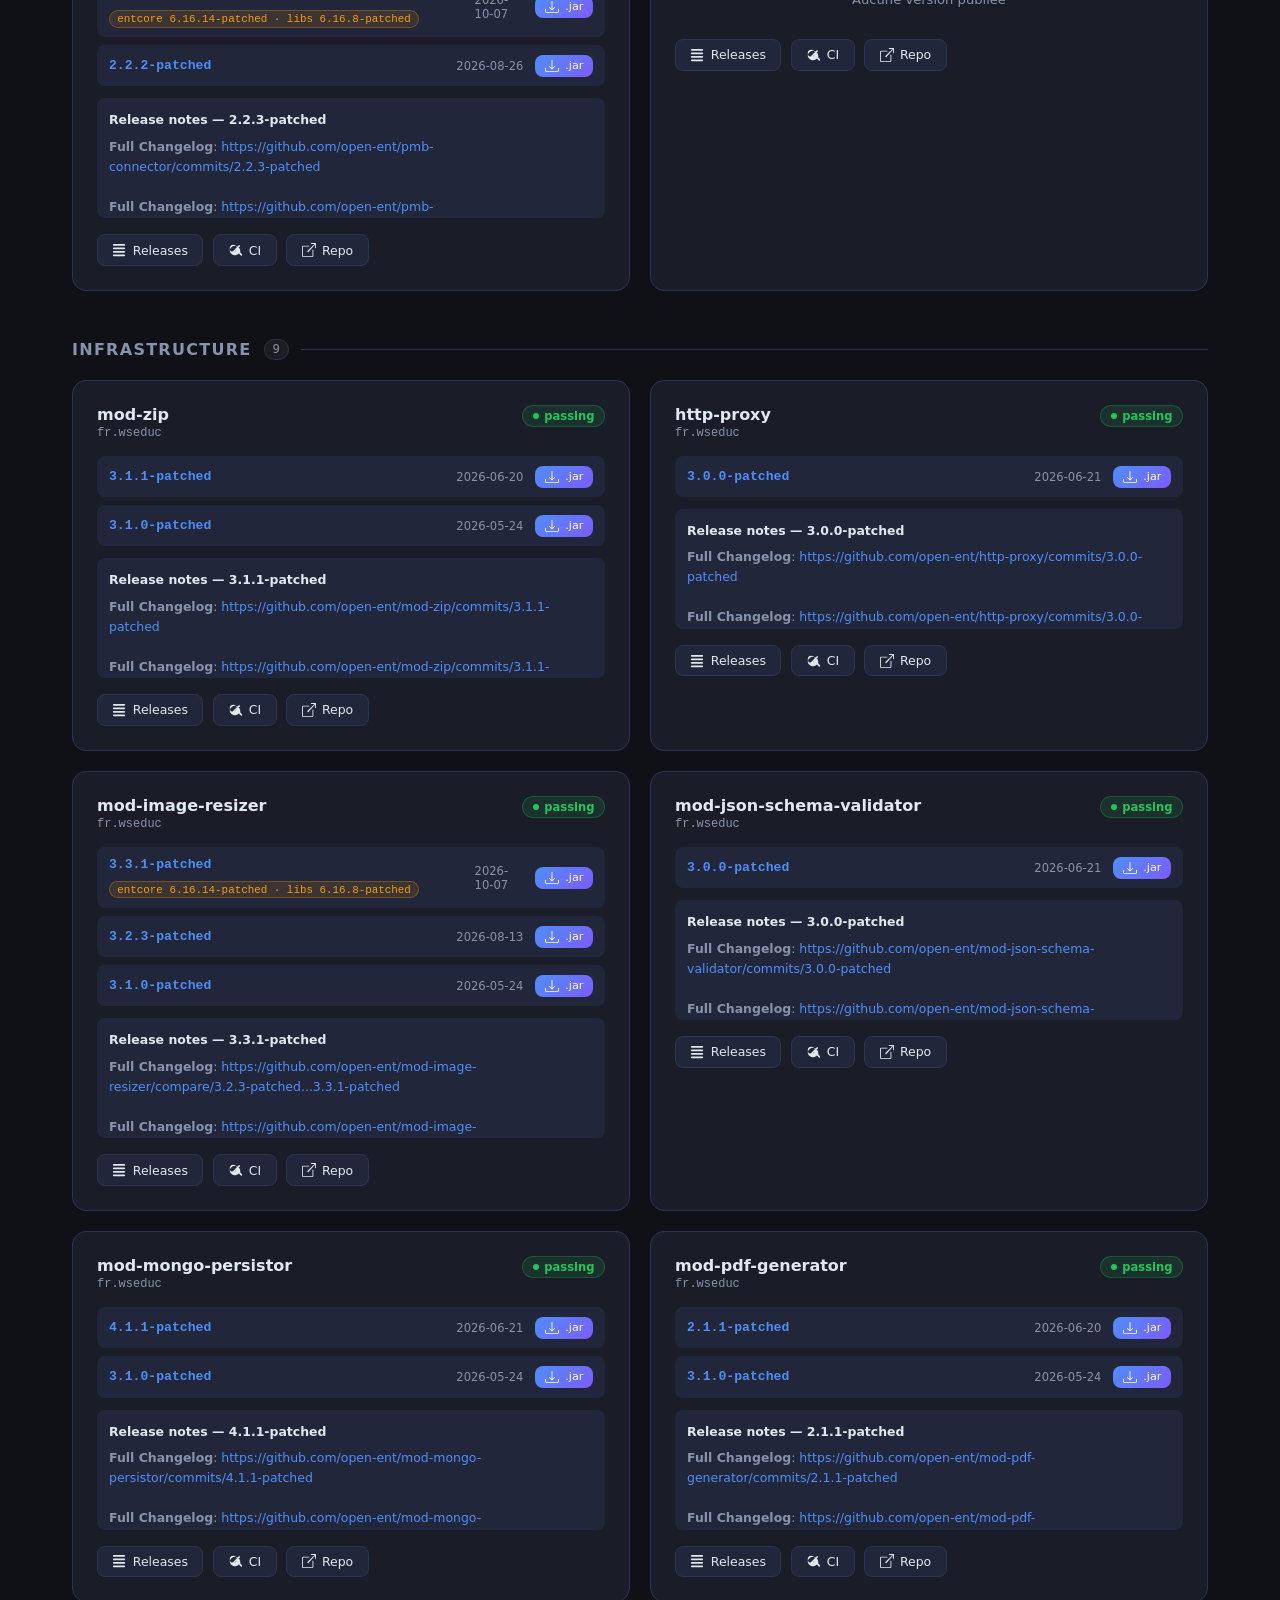
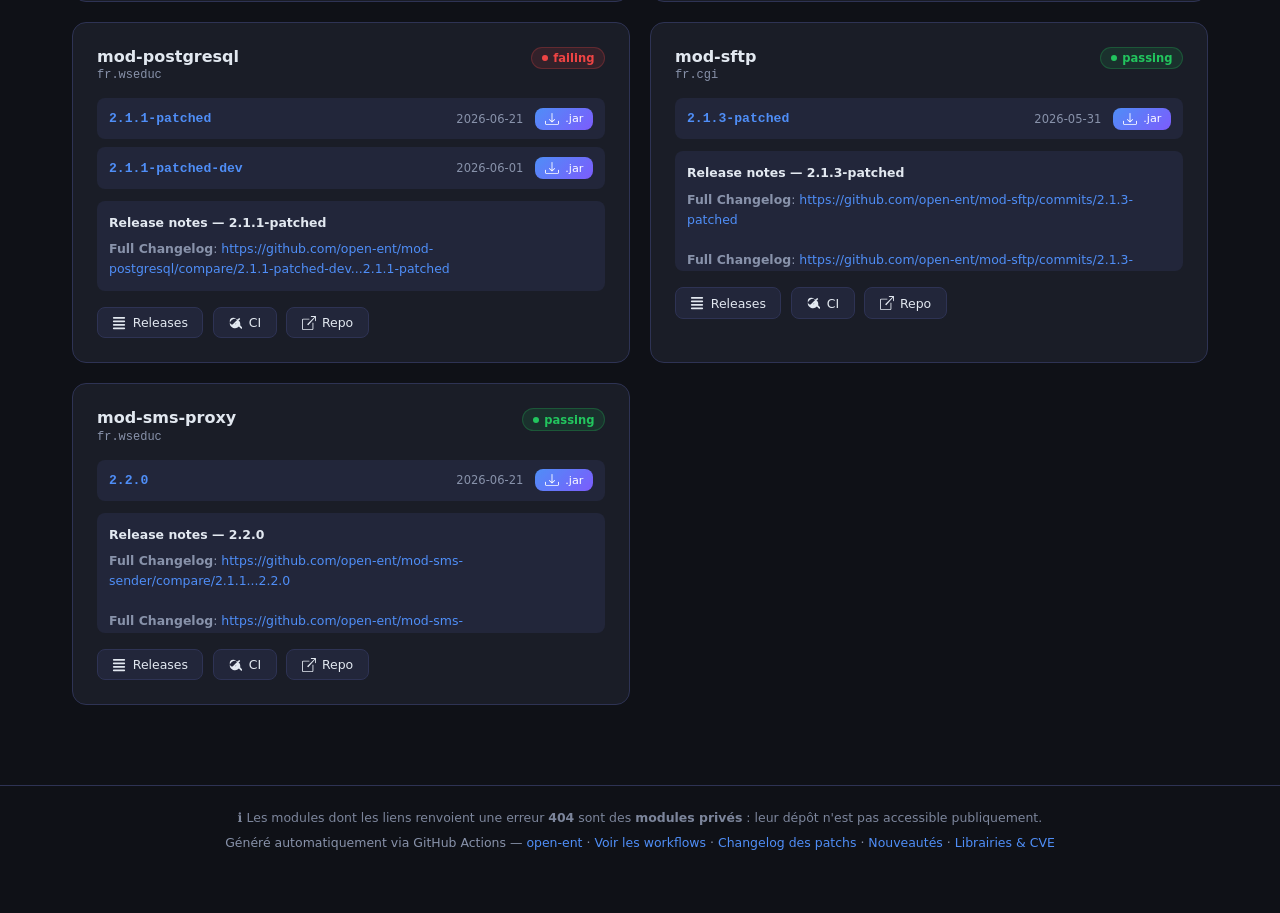
==== commit ebd31c08: "feat: pages Nouveautés et Librairies & CVE - updates.html : fil des dernières versions publiées (déf" ====
--- a/index.html
+++ b/index.html
@@ -149,6 +149,12 @@
     .badge-success { background: rgba(34,197,94,0.12); color: var(--green); border: 1px solid rgba(34,197,94,0.25); }
     .badge-failure { background: rgba(239,68,68,0.12); color: var(--red); border: 1px solid rgba(239,68,68,0.25); }
     .badge-unknown { background: rgba(136,146,170,0.12); color: var(--muted); border: 1px solid rgba(136,146,170,0.25); }
+    .badge-cve { text-decoration: none; background: rgba(136,146,170,0.12); color: var(--muted); border: 1px solid rgba(136,146,170,0.3); }
+    .badge-cve.cve-critical { background: rgba(244,63,94,0.12); color: #f43f5e; border-color: rgba(244,63,94,0.35); }
+    .badge-cve.cve-high { background: rgba(249,115,22,0.12); color: #f97316; border-color: rgba(249,115,22,0.35); }
+    .badge-cve.cve-ok { background: rgba(34,197,94,0.12); color: var(--green); border-color: rgba(34,197,94,0.3); }
+    .badge-cve:hover { filter: brightness(1.2); }
+    .card-badges { display: flex; gap: 0.4rem; flex-wrap: wrap; justify-content: flex-end; }
     .badge-dot { width: 6px; height: 6px; border-radius: 50%; background: currentColor; }
 
     /* VERSION ROW */
@@ -339,6 +345,14 @@
         <svg viewBox="0 0 16 16" fill="currentColor"><path d="M3 0h7l3 3v11.5A1.5 1.5 0 0111.5 16h-9A1.5 1.5 0 011 14.5v-13A1.5 1.5 0 012.5 0H3zm6 1.5V4h2.5L9 1.5zM4 7h6v1H4V7zm0 3h6v1H4v-1z"/></svg>
         Changelog des patchs
       </a>
+      <a class="meta-chip" href="./updates.html" title="Les dernières versions publiées, semaine après semaine">
+        <svg viewBox="0 0 16 16" fill="currentColor"><path d="M2 1h5.6l7 7-6.6 6.6-7-7V1.1L2 1zm2.5 2a1.5 1.5 0 100 3 1.5 1.5 0 000-3z"/></svg>
+        Nouveautés
+      </a>
+      <a class="meta-chip" href="./security.html" title="Dépendances et vulnérabilités connues (CVE) des modules">
+        <svg viewBox="0 0 16 16" fill="currentColor"><path d="M8 0l6 2.5v4.6c0 3.9-2.6 7.4-6 8.9-3.4-1.5-6-5-6-8.9V2.5L8 0zm0 1.6L3.5 3.5v3.6c0 3 1.9 5.8 4.5 7.1 2.6-1.3 4.5-4.1 4.5-7.1V3.5L8 1.6z"/></svg>
+        <span id="cve-chip-text">Librairies &amp; CVE</span>
+      </a>
     </div>
   </div>
 </header>
@@ -361,11 +375,25 @@
   Généré automatiquement via GitHub Actions —
   <a href="https://github.com/open-ent" target="_blank">open-ent</a> ·
   <a href="https://github.com/open-ent/open-ent.github.io/actions" target="_blank">Voir les workflows</a> ·
-  <a href="./changelog.html">Changelog des patchs</a>
+  <a href="./changelog.html">Changelog des patchs</a> ·
+  <a href="./updates.html">Nouveautés</a> ·
+  <a href="./security.html">Librairies &amp; CVE</a>
 </footer>
 
 <script>
   let MODULES = [];
+  // Scan de sécurité (security-scan.yml d'open-ent-mods), indexé par dépôt.
+  let SECURITY = {};
+  const securityLoaded = fetch('./data/security.json', { cache: 'no-cache' })
+    .then(r => r.ok ? r.json() : null)
+    .then(sec => {
+      if (!sec) return;
+      for (const m of sec.modules || []) if (m.scanned) SECURITY[m.repo] = m;
+      const t = sec.totals || {};
+      document.getElementById('cve-chip-text').textContent =
+        `CVE : ${t.critical || 0} critiques · ${t.high || 0} hautes`;
+    })
+    .catch(() => {});
 
   fetch('./data.json')
     .then(r => r.json())
@@ -377,6 +405,7 @@
       document.getElementById('modules-count').textContent = MODULES.length + ' modules';
       renderArchitecture(MODULES);
       renderAll();
+      securityLoaded.then(() => { if (Object.keys(SECURITY).length) renderAll(); });
     })
     .catch(err => {
       document.getElementById('dashboard').innerHTML =
@@ -508,6 +537,16 @@
     return `<span class="badge badge-unknown"><span class="badge-dot"></span>unknown</span>`;
   }
 
+  function cveBadge(mod) {
+    const sec = SECURITY[(mod.repo_url || '').replace('https://github.com/', '')];
+    if (!sec) return '';
+    const c = sec.counts, hot = c.critical + c.high;
+    const cls = c.critical ? 'cve-critical' : c.high ? 'cve-high' : 'cve-ok';
+    const label = hot ? `${hot} CVE` : 'CVE ok';
+    const title = `${c.critical} critiques, ${c.high} hautes, ${c.medium} moyennes, ${c.low} basses`;
+    return `<a class="badge badge-cve ${cls}" href="./security.html#${encodeURIComponent(sec.name)}" title="${title}">${label}</a>`;
+  }
+
   function marked(text) {
     return text
       .replace(/\*\*(.*?)\*\*/g, '<strong>$1</strong>')
@@ -563,7 +602,7 @@
             <div class="card-title">${mod.name}</div>
             <div class="card-group">${mod.group_id || ''}</div>
           </div>
-          ${statusBadge(mod.ci_status)}
+          <div class="card-badges">${cveBadge(mod)}${statusBadge(mod.ci_status)}</div>
         </div>
         ${descHtml}
         ${techHtml}
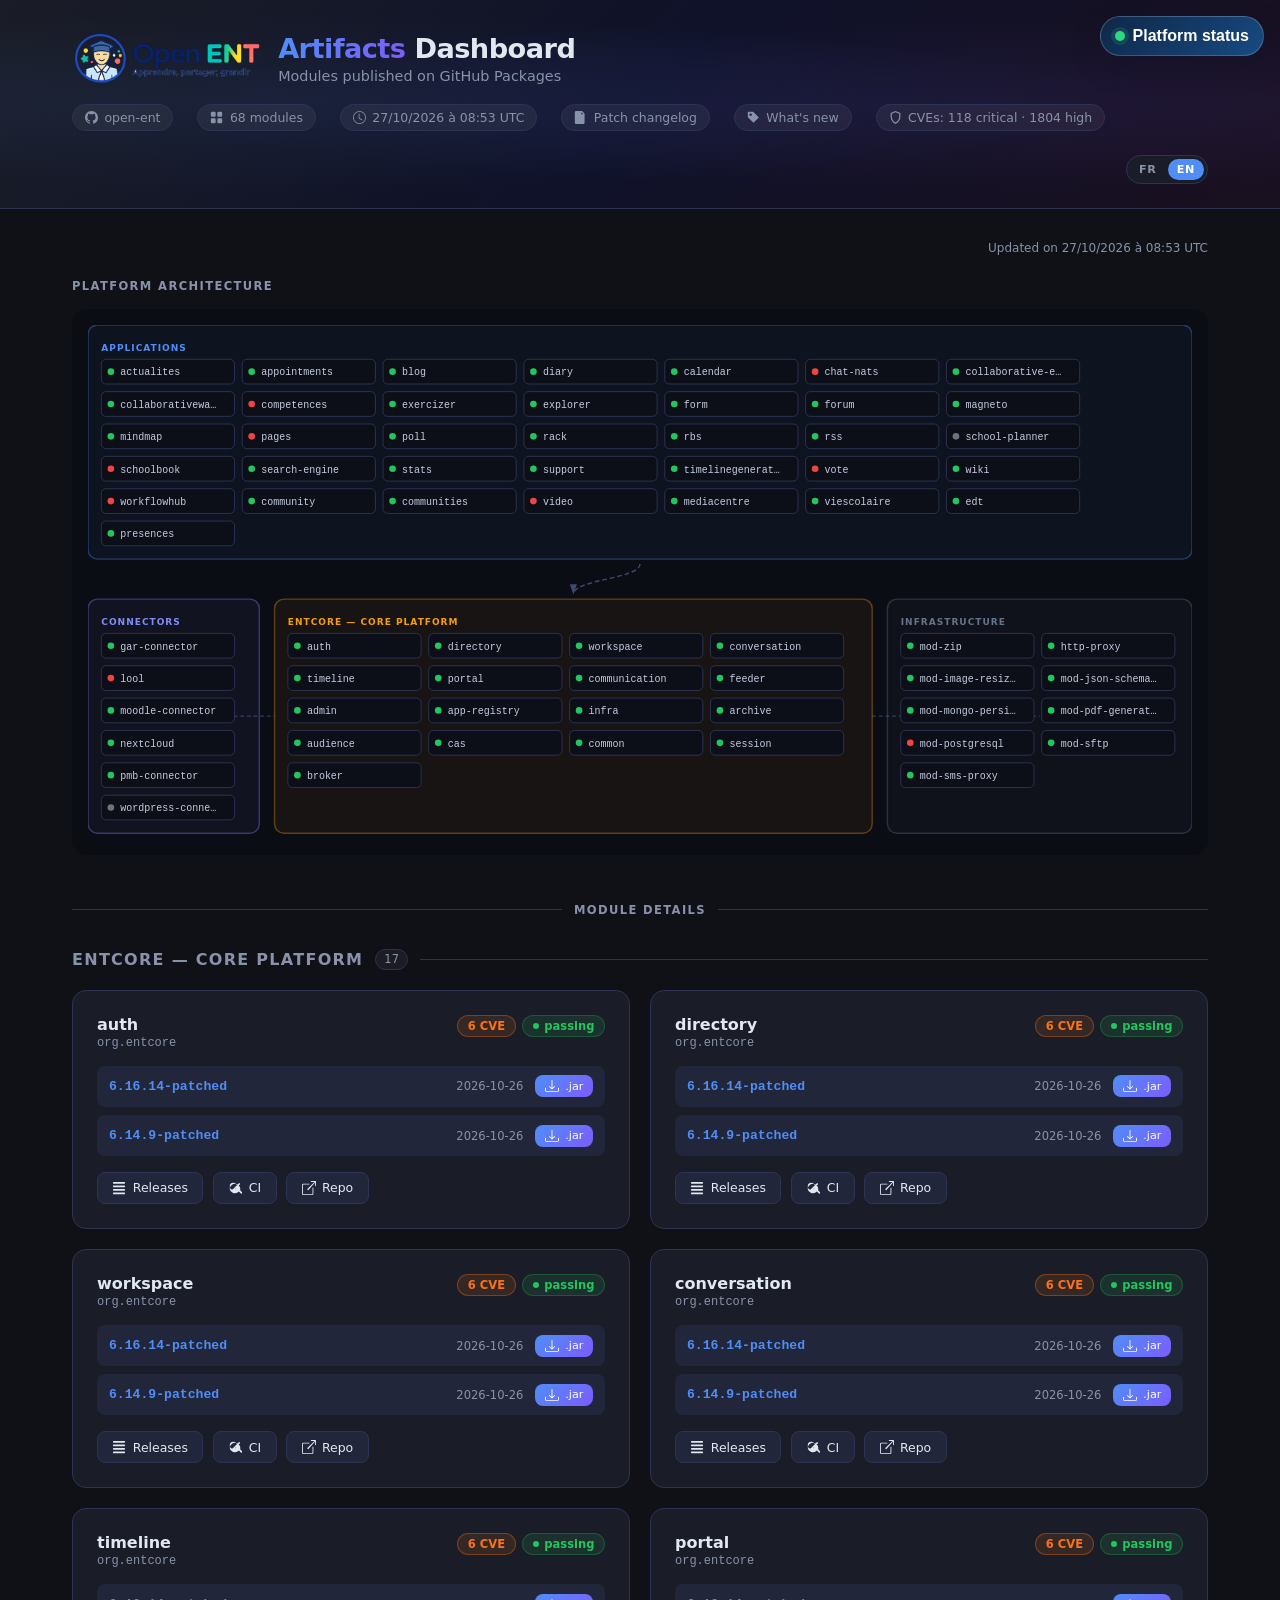
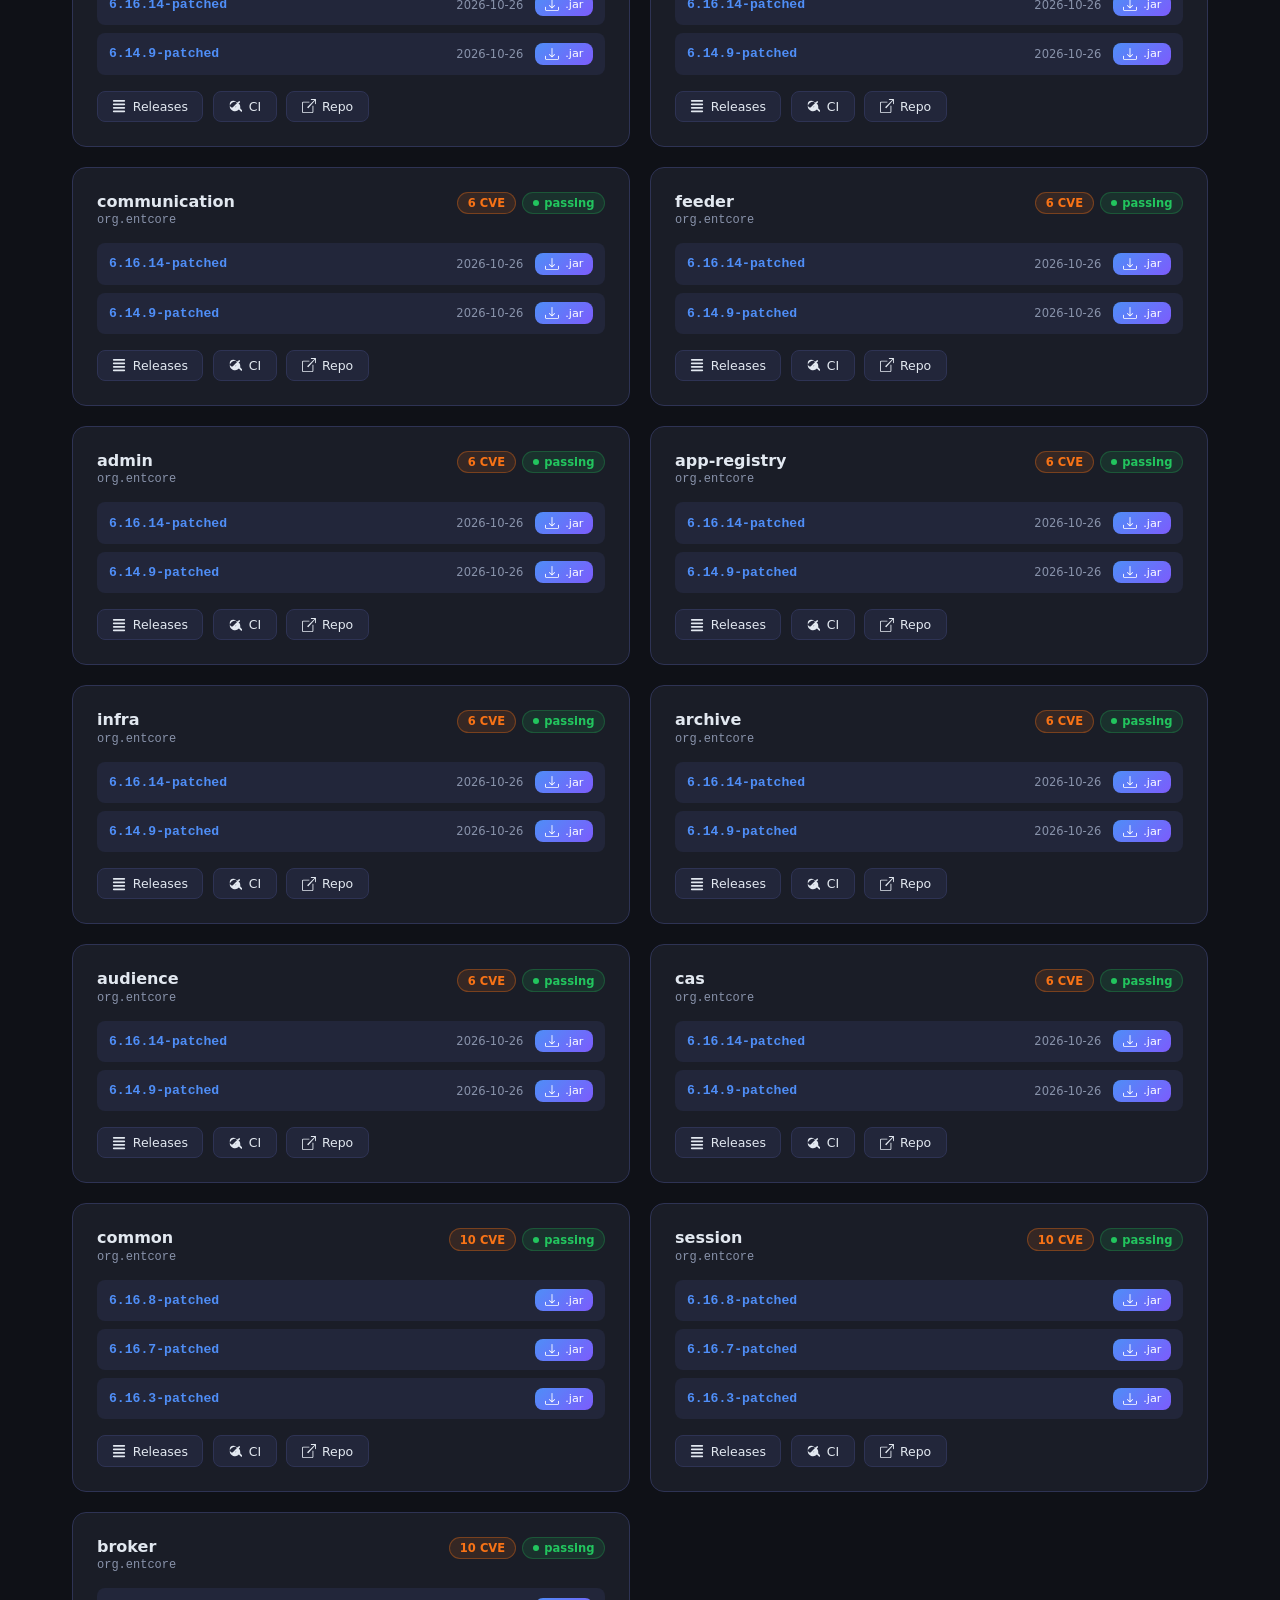
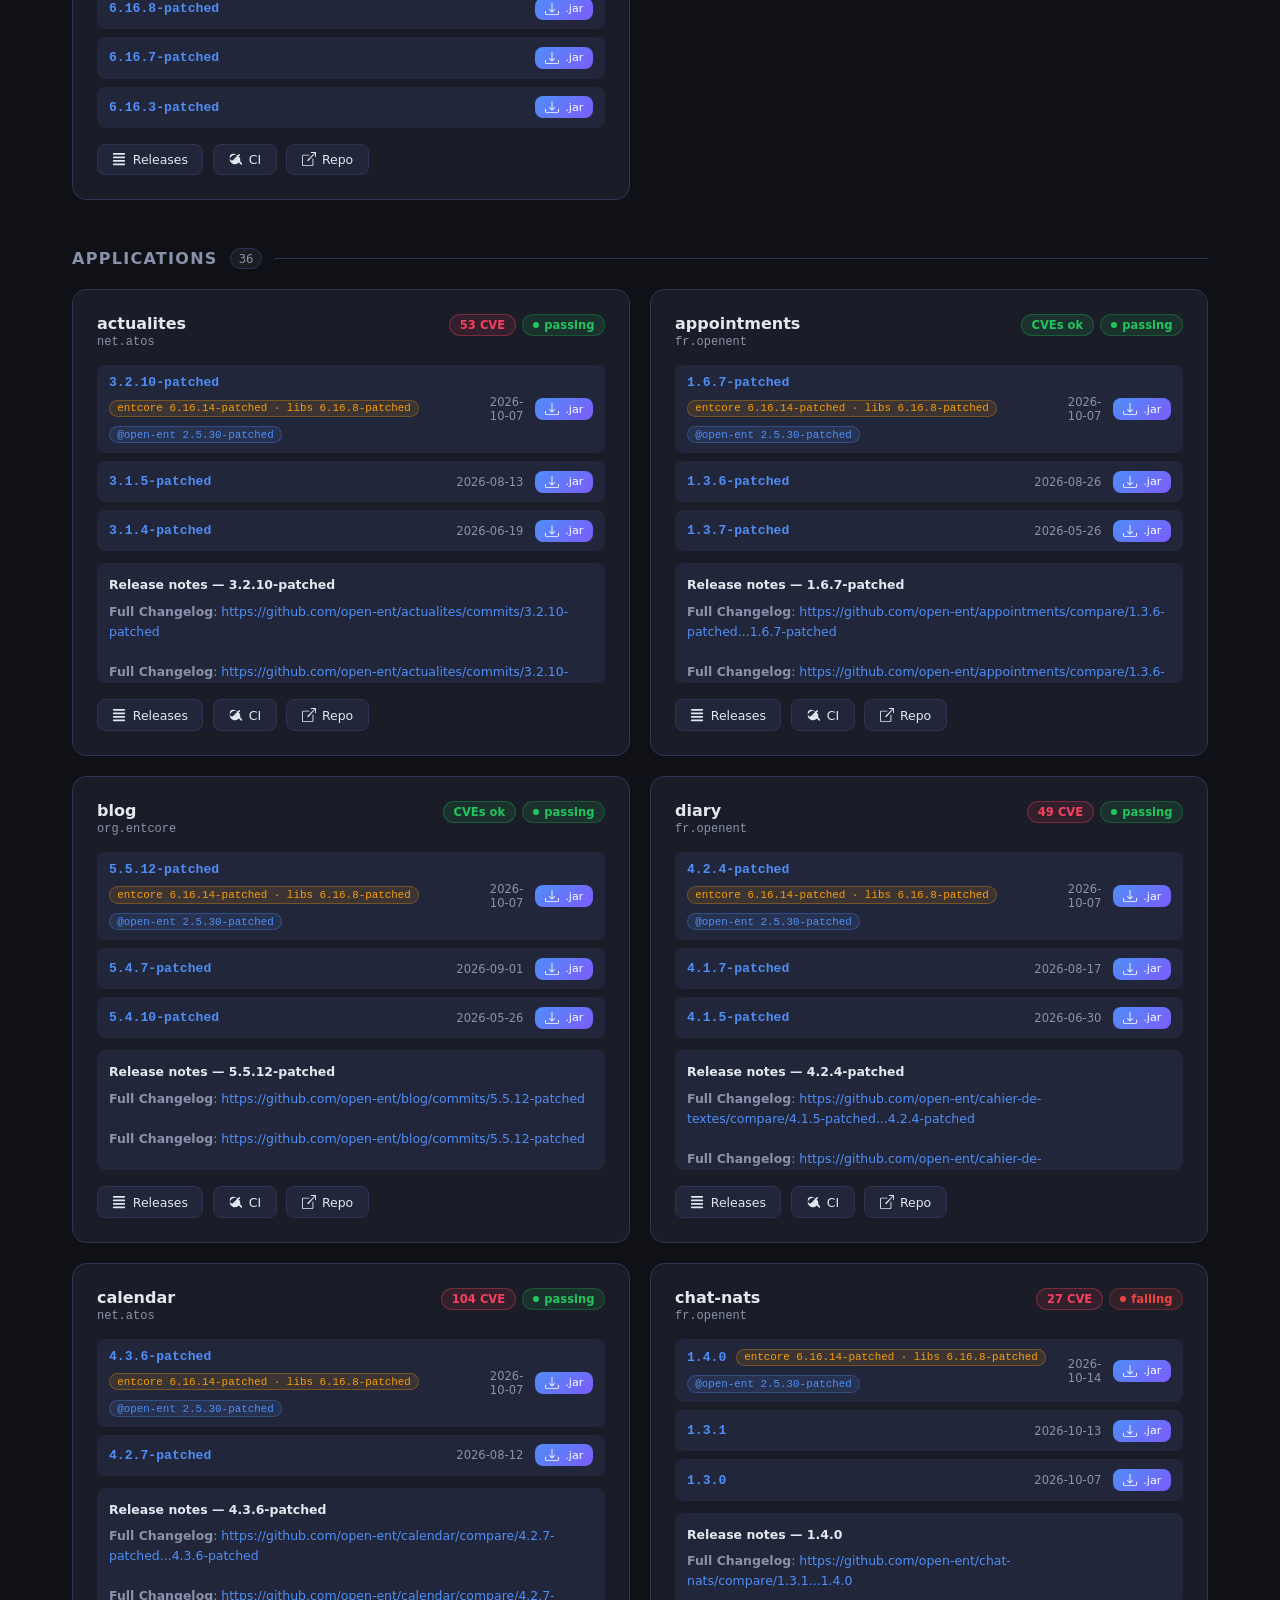
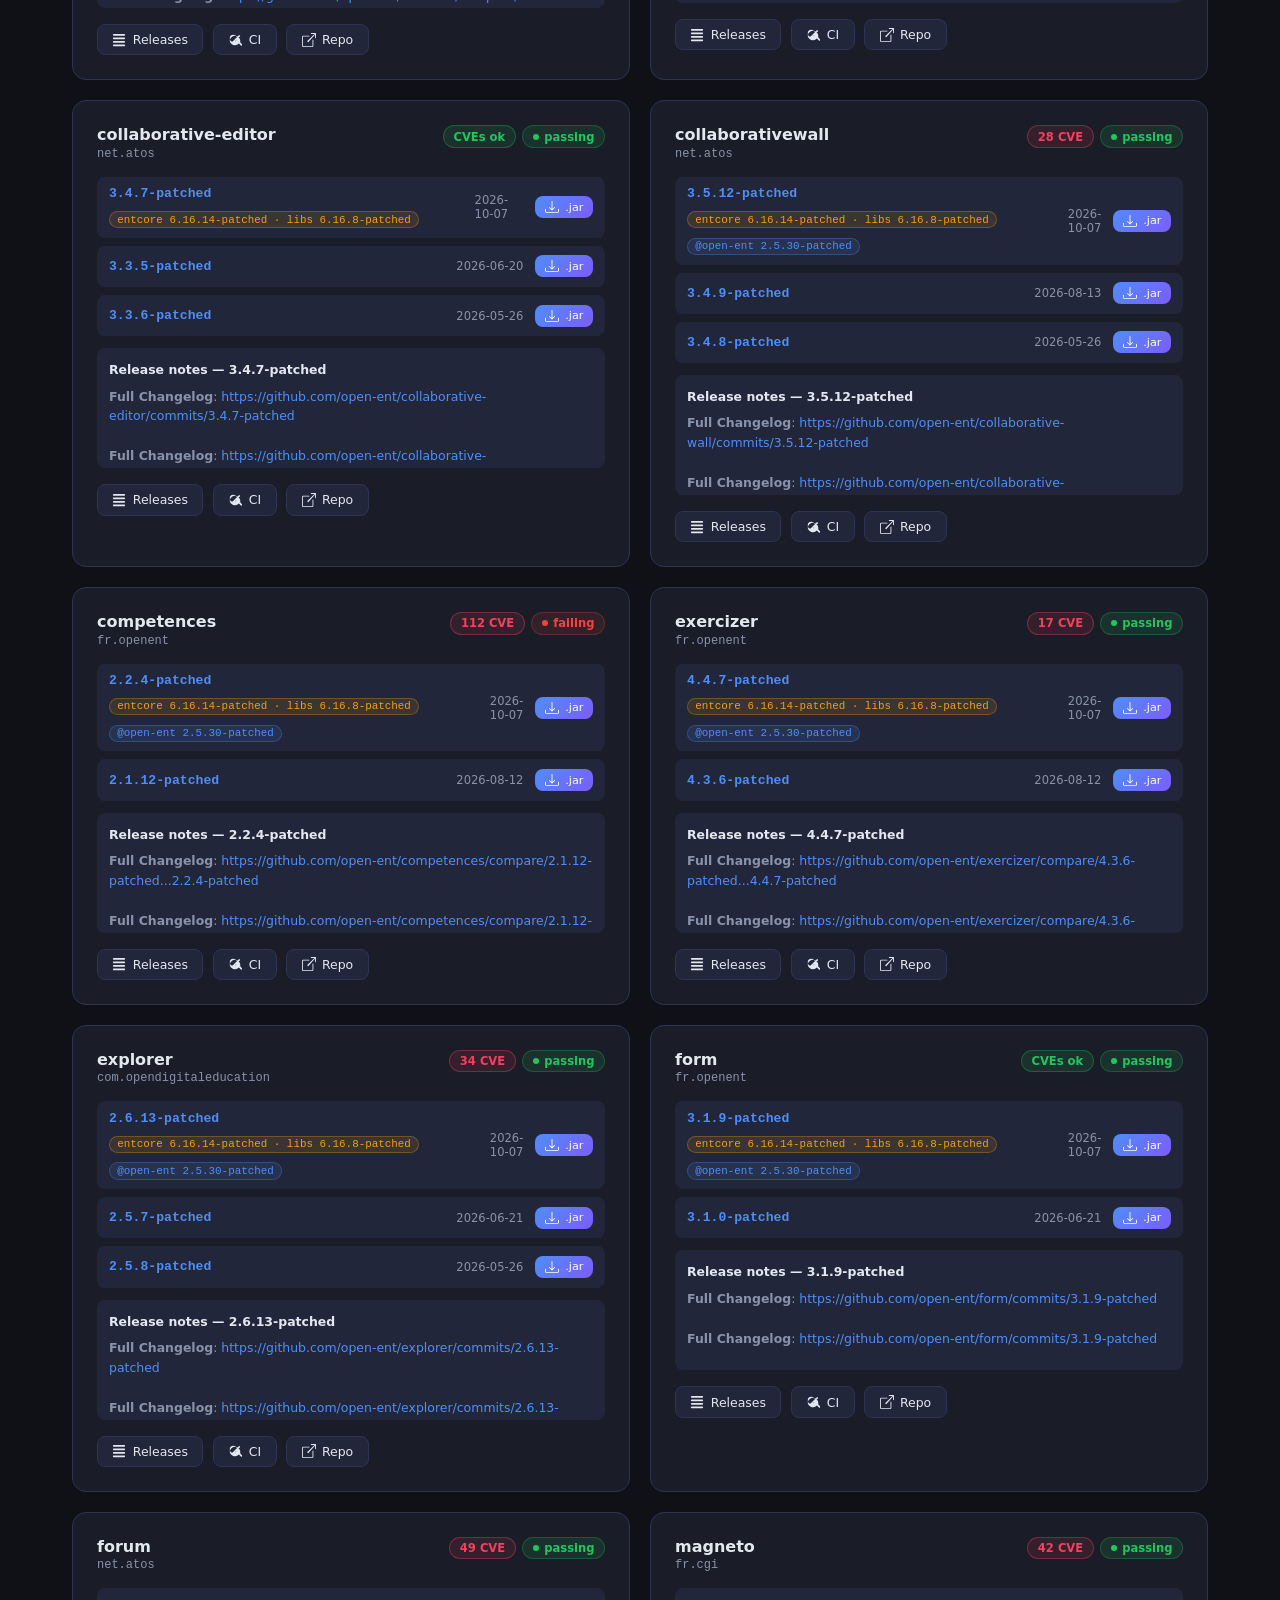
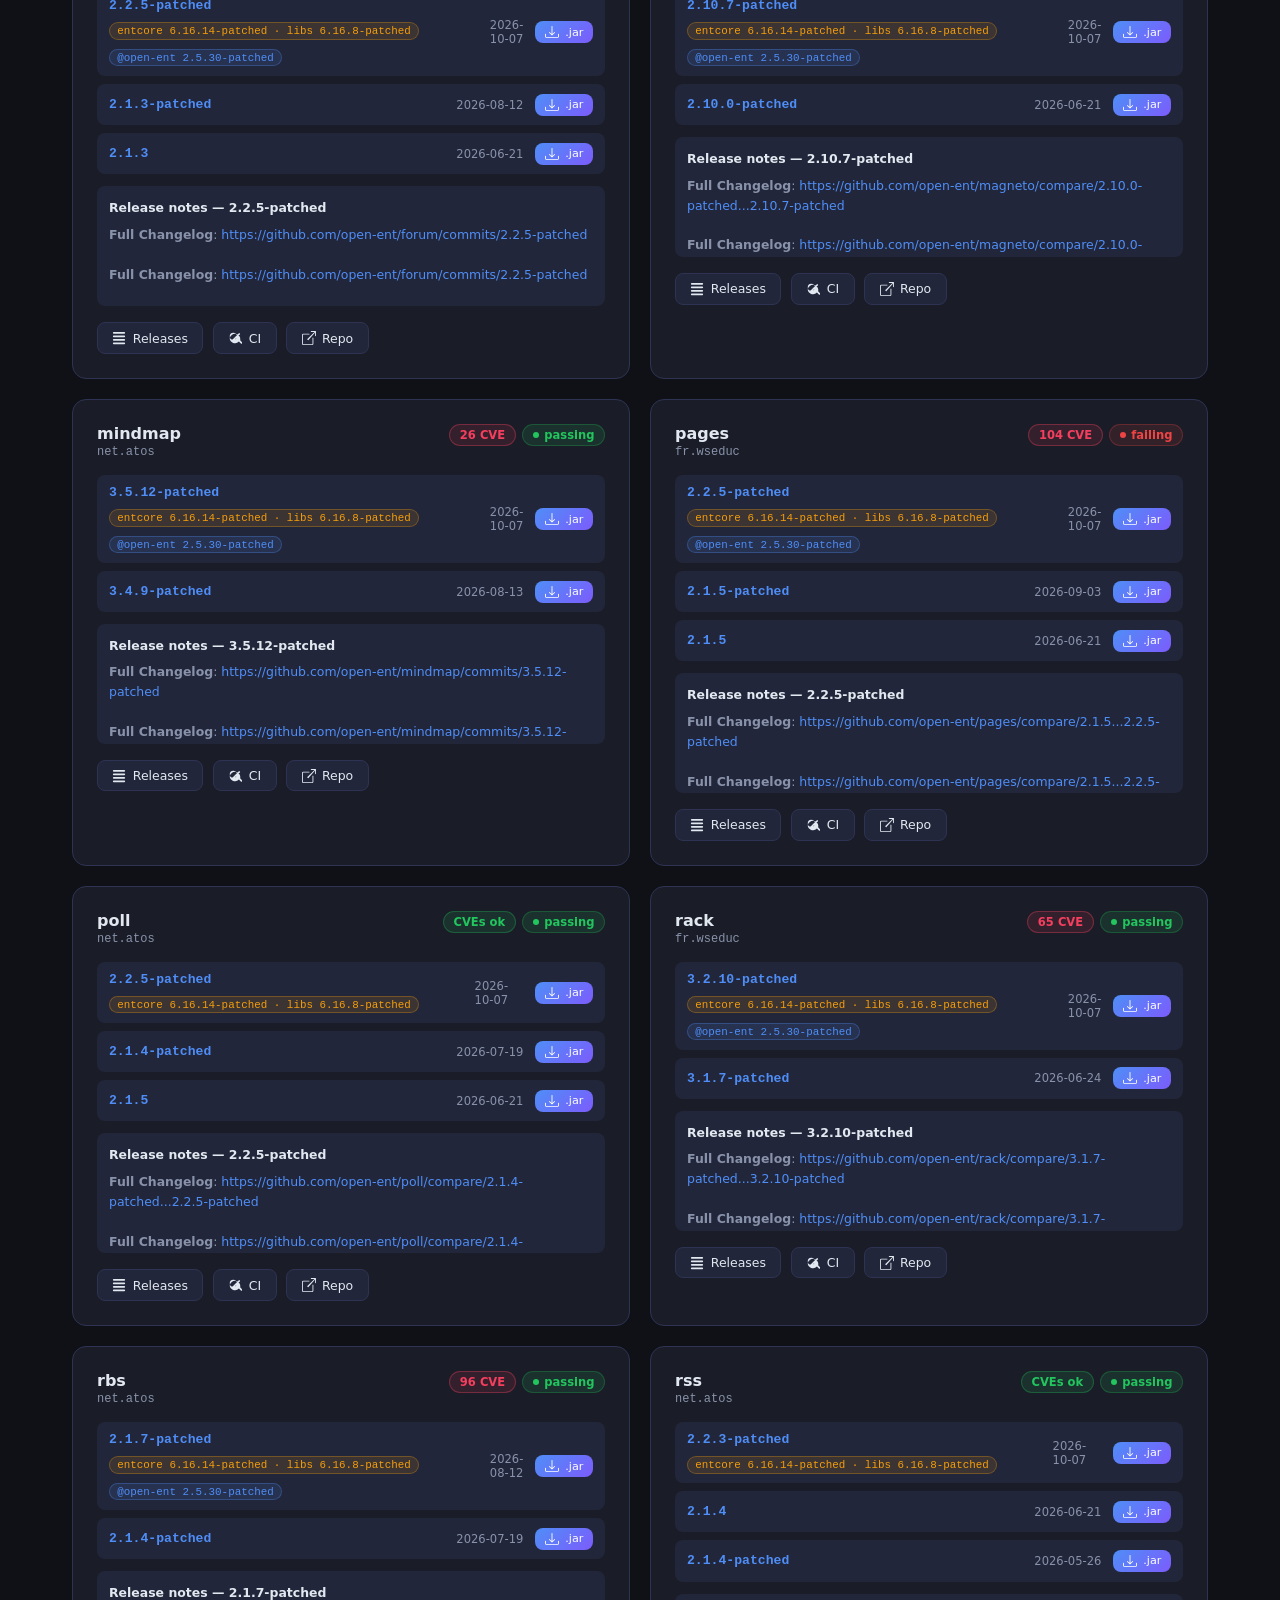
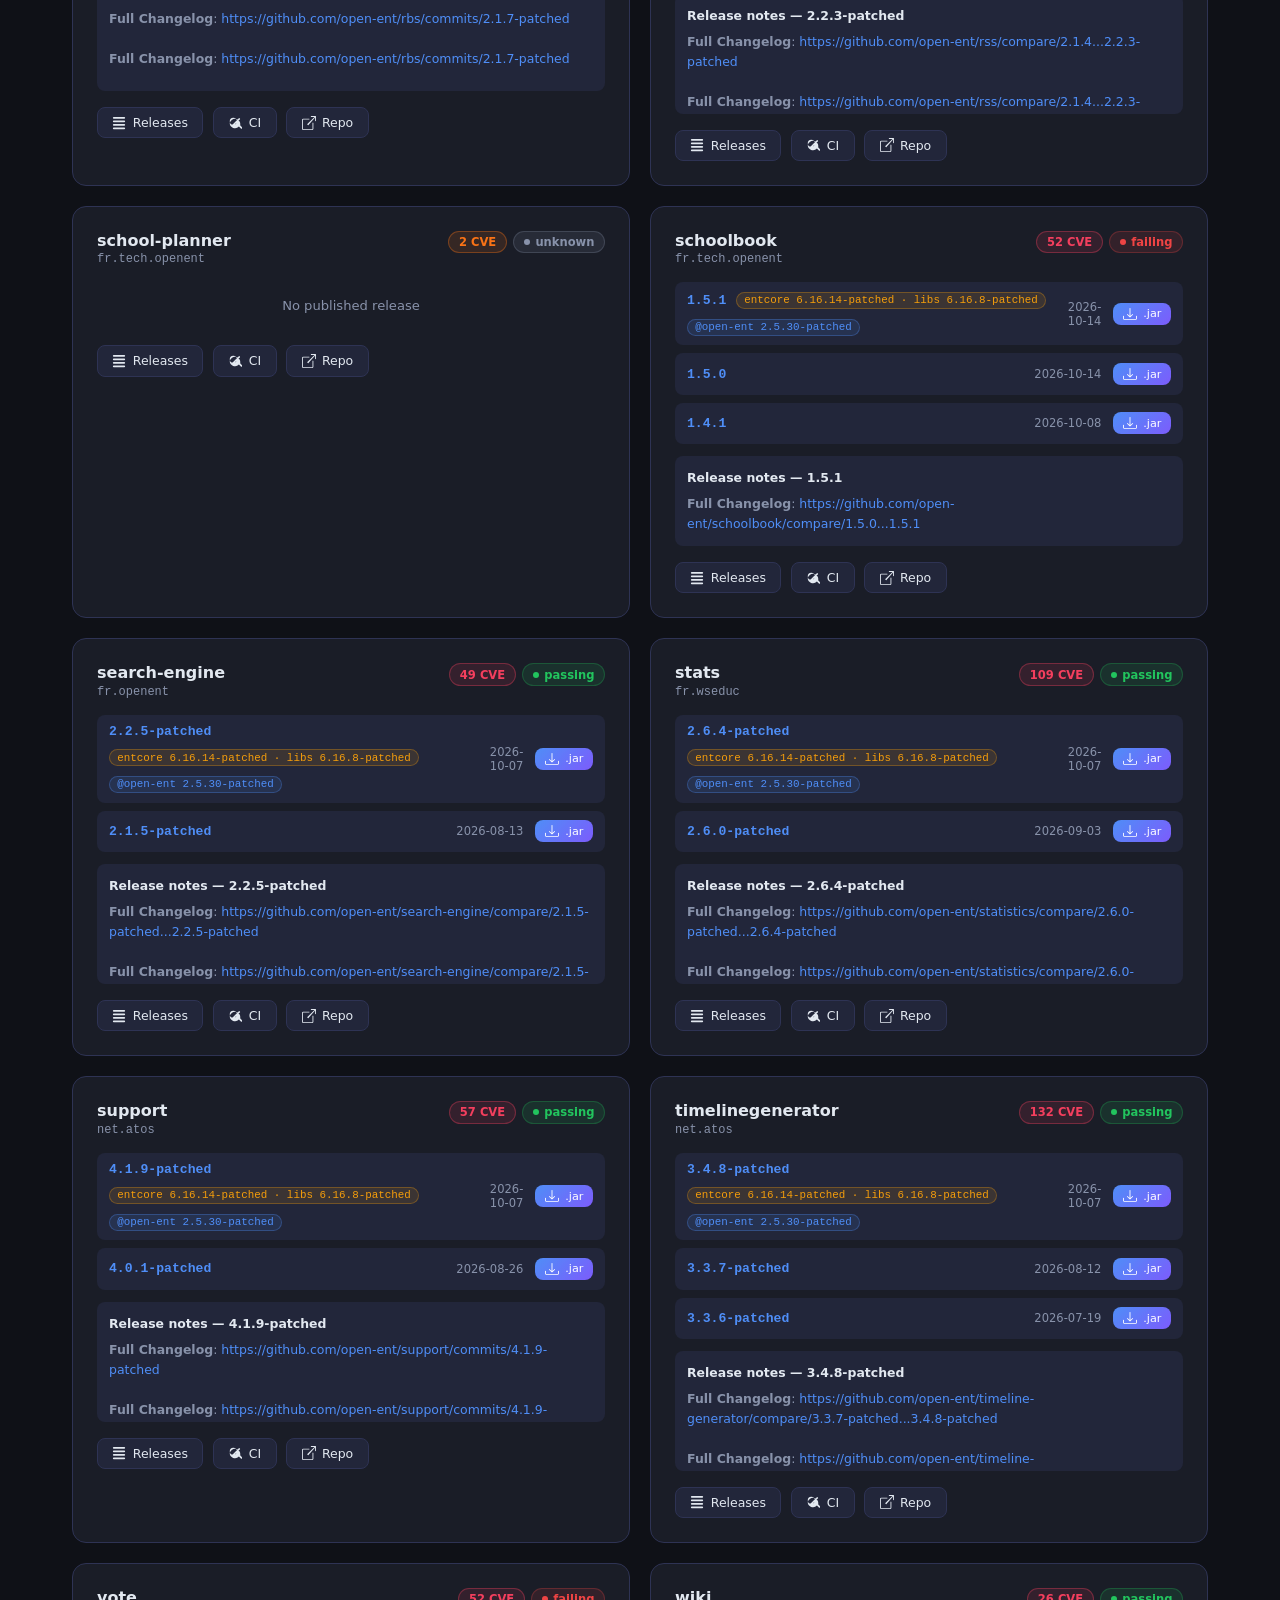
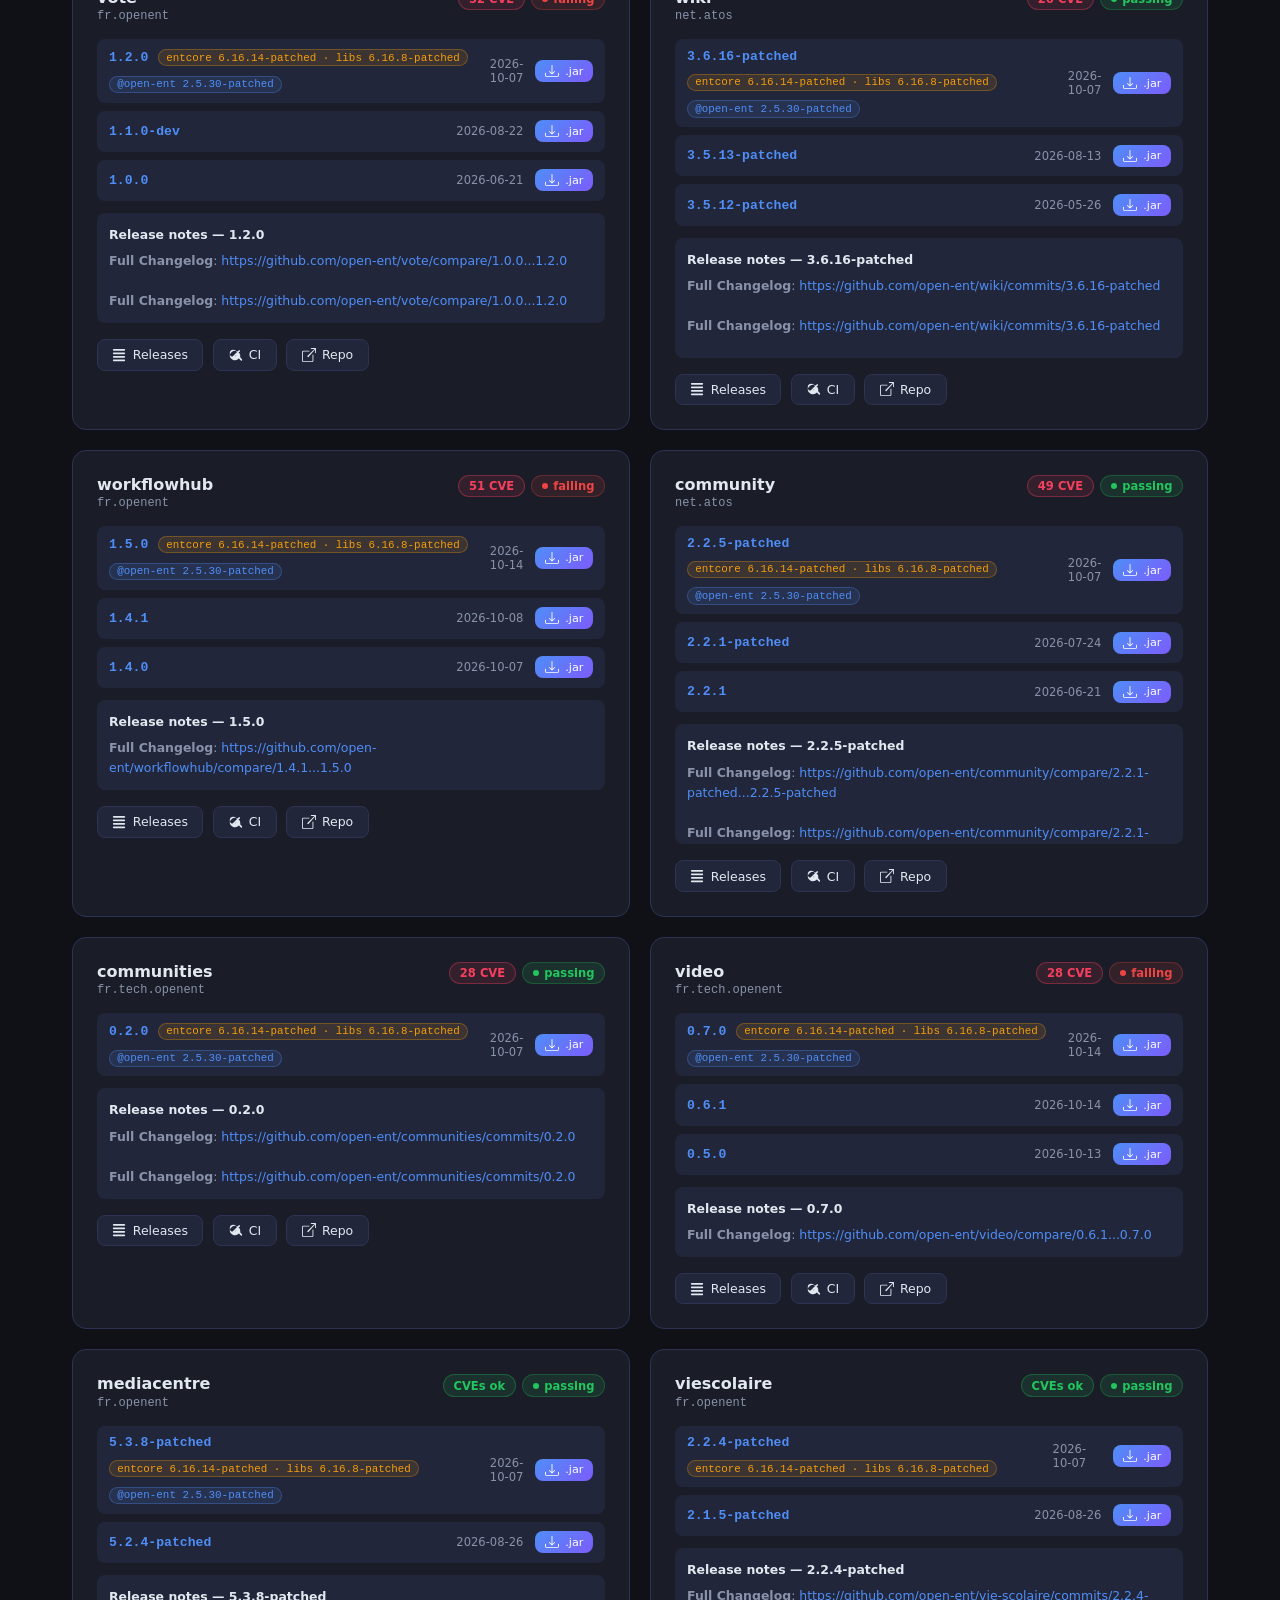
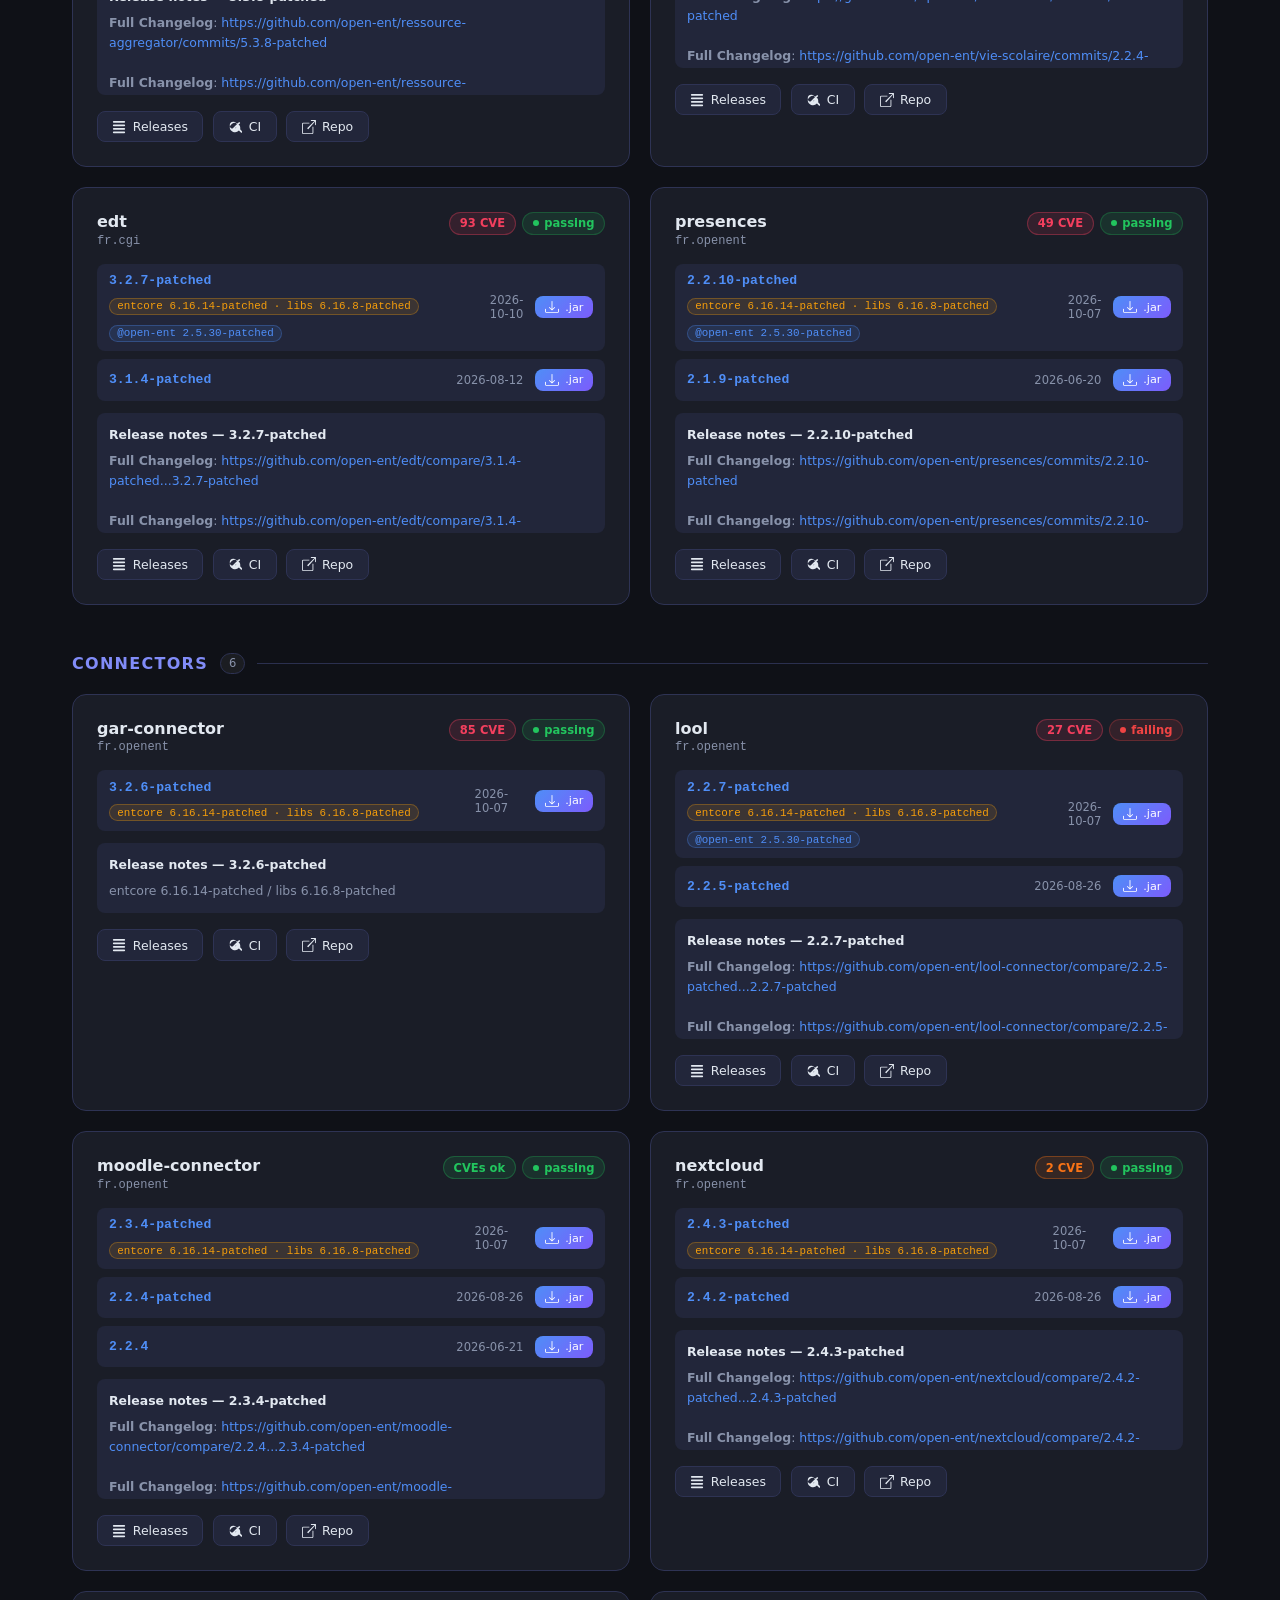
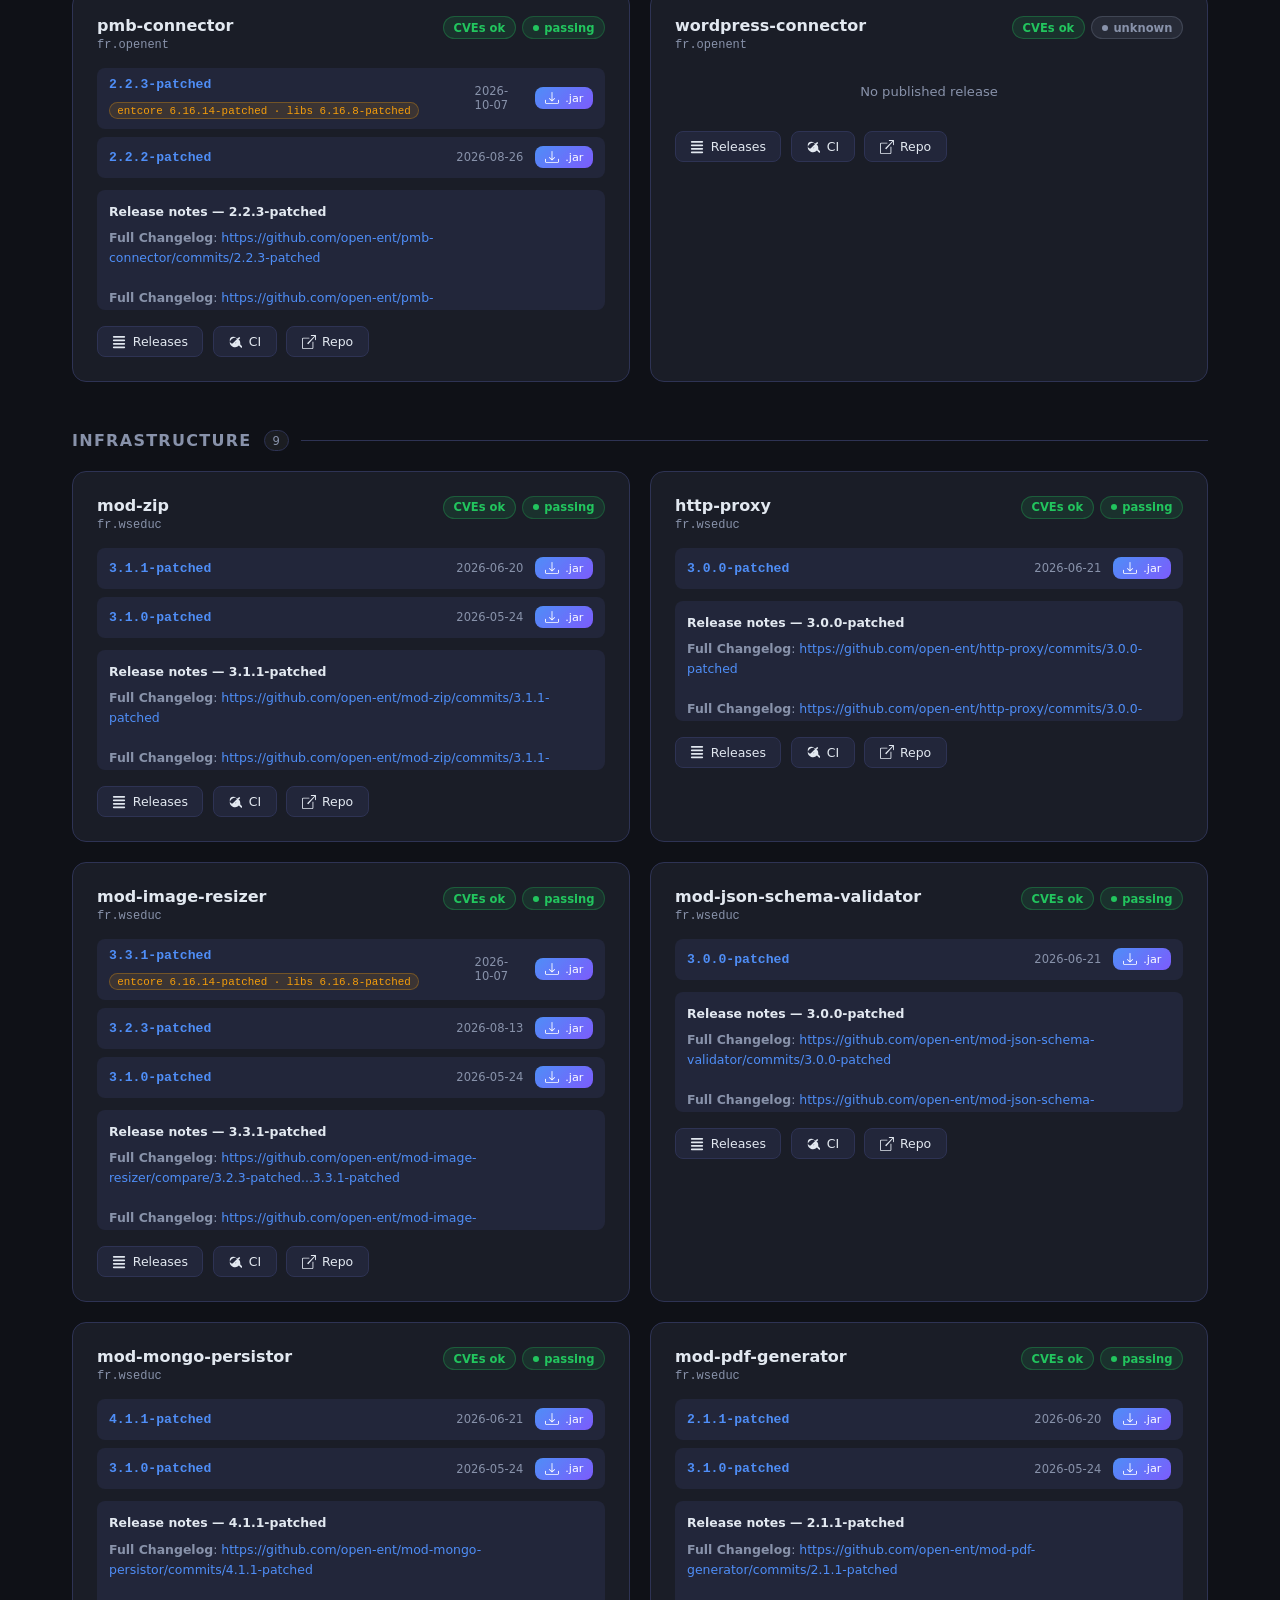
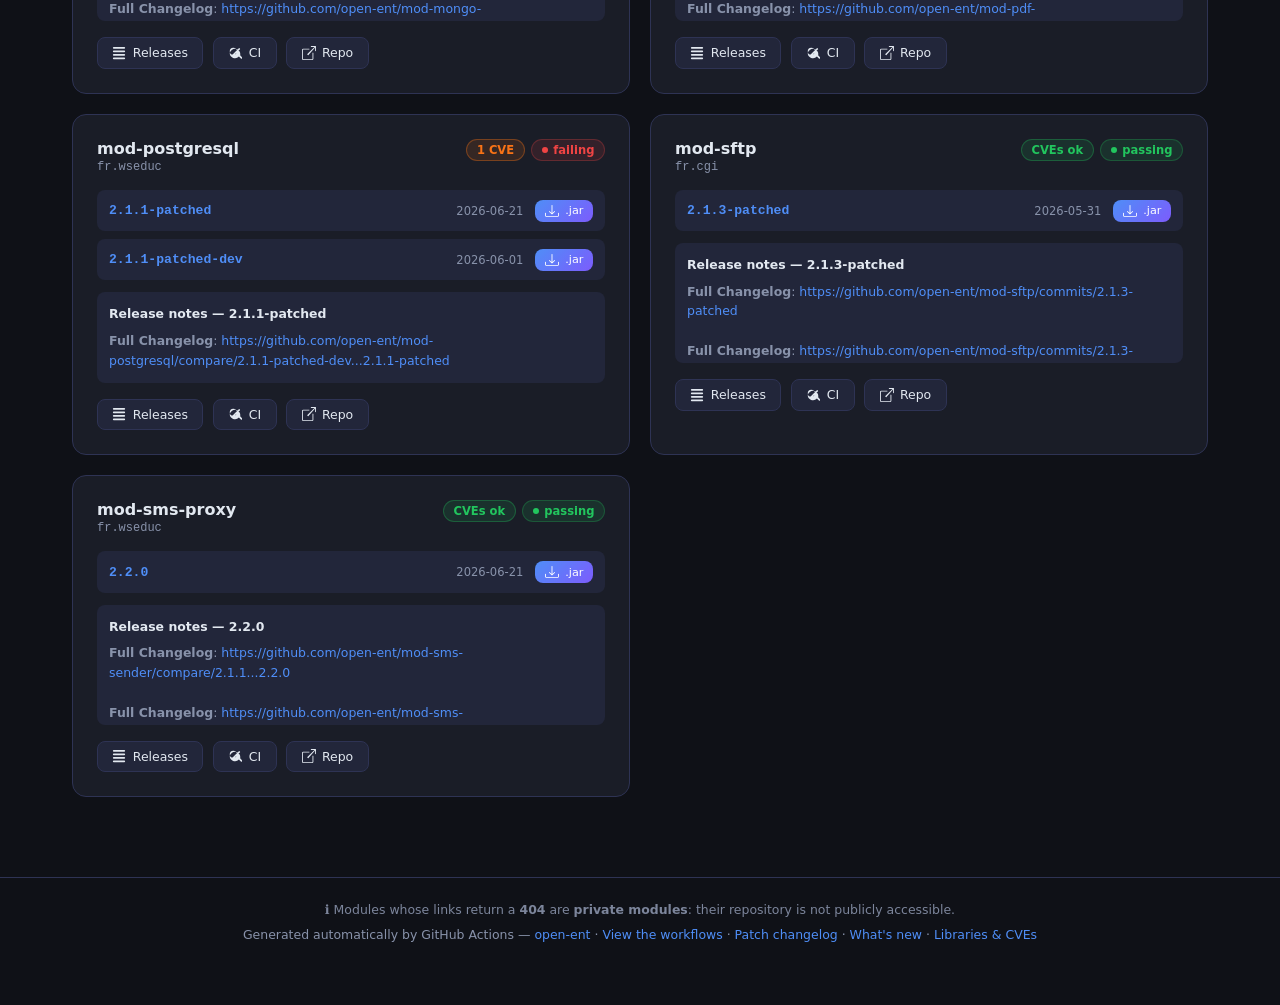
==== commit a544b3c9: "feat: version anglaise du dashboard (sélecteur FR/EN) Couche i18n partagée par les quatre pages plut" ====
--- a/index.html
+++ b/index.html
@@ -3,7 +3,8 @@
 <head>
   <meta charset="UTF-8" />
   <meta name="viewport" content="width=device-width, initial-scale=1.0" />
-  <title>Open-ENT — Artifacts Dashboard</title>
+  <title data-i18n="index.title">Open-ENT — Artifacts Dashboard</title>
+  <script src="./i18n.js"></script>
   <style>
     :root {
       --bg: #0f1117;
@@ -315,7 +316,7 @@
 <div data-openent-uptime-link style="position:fixed;top:16px;right:16px;z-index:9999;font-family:Segoe UI,Tahoma,sans-serif;">
   <a href="/uptime/" style="display:inline-flex;align-items:center;gap:8px;padding:10px 14px;border-radius:999px;background:linear-gradient(135deg,#0f2747,#174b82);color:#fff;text-decoration:none;box-shadow:0 10px 30px rgba(8,17,31,.22);border:1px solid rgba(255,255,255,.2);font-weight:700;">
     <span style="display:inline-block;width:10px;height:10px;border-radius:50%;background:#2dd881;box-shadow:0 0 0 4px rgba(45,216,129,.15);"></span>
-    <span>Statut plateforme</span>
+    <span data-i18n="common.platformStatus">Statut plateforme</span>
   </a>
 </div>
 
@@ -325,7 +326,7 @@
       <img src="logo-text.png" alt="Open-ENT" class="header-logo">
       <div>
         <h1><span>Artifacts</span> Dashboard</h1>
-        <div class="subtitle">Modules publiés sur GitHub Packages</div>
+        <div class="subtitle" data-i18n="index.subtitle">Modules publiés sur GitHub Packages</div>
       </div>
     </div>
     <div class="header-meta">
@@ -339,20 +340,21 @@
       </span>
       <span class="meta-chip" id="last-updated-chip">
         <svg viewBox="0 0 16 16" fill="currentColor"><path d="M8 3.5a.5.5 0 00-1 0V9a.5.5 0 00.252.434l3.5 2a.5.5 0 00.496-.868L8 8.71V3.5z"/><path d="M8 16A8 8 0 108 0a8 8 0 000 16zm7-8A7 7 0 111 8a7 7 0 0114 0z"/></svg>
-        <span id="last-updated-text">Chargement...</span>
+        <span id="last-updated-text" data-i18n="common.loading">Chargement...</span>
       </span>
-      <a class="meta-chip" href="./changelog.html" title="Synthèse des modifications apportées par les forks « -patched »">
+      <a class="meta-chip" href="./changelog.html" title="Synthèse des modifications apportées par les forks « -patched »" data-i18n-title="index.tipChangelog">
         <svg viewBox="0 0 16 16" fill="currentColor"><path d="M3 0h7l3 3v11.5A1.5 1.5 0 0111.5 16h-9A1.5 1.5 0 011 14.5v-13A1.5 1.5 0 012.5 0H3zm6 1.5V4h2.5L9 1.5zM4 7h6v1H4V7zm0 3h6v1H4v-1z"/></svg>
-        Changelog des patchs
+        <span data-i18n="nav.changelog">Changelog des patchs</span>
       </a>
-      <a class="meta-chip" href="./updates.html" title="Les dernières versions publiées, semaine après semaine">
+      <a class="meta-chip" href="./updates.html" title="Les dernières versions publiées, semaine après semaine" data-i18n-title="index.tipUpdates">
         <svg viewBox="0 0 16 16" fill="currentColor"><path d="M2 1h5.6l7 7-6.6 6.6-7-7V1.1L2 1zm2.5 2a1.5 1.5 0 100 3 1.5 1.5 0 000-3z"/></svg>
-        Nouveautés
+        <span data-i18n="nav.updates">Nouveautés</span>
       </a>
-      <a class="meta-chip" href="./security.html" title="Dépendances et vulnérabilités connues (CVE) des modules">
+      <a class="meta-chip" href="./security.html" title="Dépendances et vulnérabilités connues (CVE) des modules" data-i18n-title="index.tipSecurity">
         <svg viewBox="0 0 16 16" fill="currentColor"><path d="M8 0l6 2.5v4.6c0 3.9-2.6 7.4-6 8.9-3.4-1.5-6-5-6-8.9V2.5L8 0zm0 1.6L3.5 3.5v3.6c0 3 1.9 5.8 4.5 7.1 2.6-1.3 4.5-4.1 4.5-7.1V3.5L8 1.6z"/></svg>
-        <span id="cve-chip-text">Librairies &amp; CVE</span>
+        <span id="cve-chip-text" data-i18n="nav.security">Librairies &amp; CVE</span>
       </a>
+      <span data-lang-switch style="margin-left:auto;align-self:center;"></span>
     </div>
   </div>
 </header>
@@ -360,57 +362,90 @@
 <main>
   <div id="updated-at"></div>
   <div id="arch-container">
-    <h2>Architecture de la plateforme</h2>
+    <h2 data-i18n="index.archTitle">Architecture de la plateforme</h2>
     <div id="arch-svg"></div>
   </div>
-  <div class="section-divider"><hr><span>Détail des modules</span><hr></div>
-  <div id="dashboard"><div class="empty">Chargement des artefacts…</div></div>
+  <div class="section-divider"><hr><span data-i18n="index.moduleDetail">Détail des modules</span><hr></div>
+  <div id="dashboard"><div class="empty" data-i18n="index.loadingArtifacts">Chargement des artefacts…</div></div>
 </main>
 
 <footer>
   <p style="margin:0 0 .6rem; opacity:.9;">
-    ℹ️ Les modules dont les liens renvoient une erreur <strong>404</strong> sont des <strong>modules privés</strong> :
-    leur dépôt n'est pas accessible publiquement.
+    ℹ️ <span data-i18n="index.footerPrivate" data-i18n-html>Les modules dont les liens renvoient une erreur <strong>404</strong> sont des <strong>modules privés</strong> : leur dépôt n'est pas accessible publiquement.</span>
   </p>
-  Généré automatiquement via GitHub Actions —
+  <span data-i18n="index.footerGenerated">Généré automatiquement via GitHub Actions —</span>
   <a href="https://github.com/open-ent" target="_blank">open-ent</a> ·
-  <a href="https://github.com/open-ent/open-ent.github.io/actions" target="_blank">Voir les workflows</a> ·
-  <a href="./changelog.html">Changelog des patchs</a> ·
-  <a href="./updates.html">Nouveautés</a> ·
-  <a href="./security.html">Librairies &amp; CVE</a>
+  <a href="https://github.com/open-ent/open-ent.github.io/actions" target="_blank" data-i18n="index.footerWorkflows">Voir les workflows</a> ·
+  <a href="./changelog.html" data-i18n="nav.changelog">Changelog des patchs</a> ·
+  <a href="./updates.html" data-i18n="nav.updates">Nouveautés</a> ·
+  <a href="./security.html" data-i18n="nav.security">Librairies &amp; CVE</a>
 </footer>
 
 <script>
   let MODULES = [];
   // Scan de sécurité (security-scan.yml d'open-ent-mods), indexé par dépôt.
   let SECURITY = {};
+  let SECURITY_TOTALS = null;
+
+  function renderCveChip() {
+    if (!SECURITY_TOTALS) return;
+    document.getElementById('cve-chip-text').textContent = t('index.cveChip', {
+      critical: SECURITY_TOTALS.critical || 0,
+      high: SECURITY_TOTALS.high || 0,
+    });
+  }
+
   const securityLoaded = fetch('./data/security.json', { cache: 'no-cache' })
     .then(r => r.ok ? r.json() : null)
     .then(sec => {
       if (!sec) return;
       for (const m of sec.modules || []) if (m.scanned) SECURITY[m.repo] = m;
-      const t = sec.totals || {};
-      document.getElementById('cve-chip-text').textContent =
-        `CVE : ${t.critical || 0} critiques · ${t.high || 0} hautes`;
+      SECURITY_TOTALS = sec.totals || {};
+      renderCveChip();
     })
     .catch(() => {});
+
+  let GENERATED_AT = '', GENERATED_AT_ISO = '';
+
+  // Le workflow écrit un horodatage ISO depuis octobre 2026 ; sans lui on
+  // retombe sur la chaîne pré-formatée (française) de data.json.
+  function generatedAt() {
+    if (!GENERATED_AT_ISO) return GENERATED_AT;
+    const d = new Date(GENERATED_AT_ISO);
+    if (isNaN(d)) return GENERATED_AT;
+    return d.toLocaleString(I18N.locale, { dateStyle: 'short', timeStyle: 'short', timeZone: 'UTC' }) + ' UTC';
+  }
+
+  function renderMeta() {
+    document.getElementById('last-updated-text').textContent = generatedAt();
+    document.getElementById('updated-at').textContent = t('index.updatedAt', { date: generatedAt() });
+    document.getElementById('modules-count').textContent = t('index.modules', { n: MODULES.length });
+  }
 
   fetch('./data.json')
     .then(r => r.json())
     .then(data => {
       MODULES = data.modules || [];
-      const gen = data.generated_at || '';
-      document.getElementById('last-updated-text').textContent = gen;
-      document.getElementById('updated-at').textContent = 'Mis à jour le ' + gen;
-      document.getElementById('modules-count').textContent = MODULES.length + ' modules';
+      GENERATED_AT = data.generated_at || '';
+      GENERATED_AT_ISO = data.generated_at_iso || '';
+      renderMeta();
       renderArchitecture(MODULES);
       renderAll();
       securityLoaded.then(() => { if (Object.keys(SECURITY).length) renderAll(); });
     })
     .catch(err => {
       document.getElementById('dashboard').innerHTML =
-        '<div class="empty">Erreur de chargement des données : ' + err.message + '</div>';
+        `<div class="empty">${t('index.loadError', { msg: err.message })}</div>`;
     });
+
+  // Le contenu rendu en JS est rejoué après I18N.apply() au changement de langue.
+  I18N.onChange(() => {
+    if (!MODULES.length) return;
+    renderMeta();
+    renderCveChip();
+    renderArchitecture(MODULES);
+    renderAll();
+  });
 
   // ── Architecture SVG ──────────────────────────────────────────────
   function renderArchitecture(modules) {
@@ -436,7 +471,7 @@
         const cy = y0 + PAD + LABEL_H + row * (CH + CGAP);
         const name = m.name.length > 16 ? m.name.slice(0, 15) + '…' : m.name;
         svg += `<a class="arch-chip" href="#module-${m.name}">
-          <title>${m.group_id} / ${m.name} — voir le détail</title>
+          <title>${m.group_id} / ${m.name} ${t('index.archDetail')}</title>
           <rect x="${cx}" y="${cy}" width="${CW}" height="${CH}" rx="5"
                 fill="#0d0f18" stroke="#2e3354" stroke-width="1"/>
           <circle cx="${cx+10}" cy="${cy+13}" r="3.5" fill="${dotColor(m.ci_status)}"/>
@@ -496,19 +531,19 @@
         stroke="#3d4875" stroke-width="1" stroke-dasharray="4,3"/>
 
   <!-- Applications -->
-  ${secBox(0, 0, W, APPS_H, '#4f8ef7', 'APPLICATIONS')}
+  ${secBox(0, 0, W, APPS_H, '#4f8ef7', t('arch.apps'))}
   ${appsC.svg}
 
   <!-- Connectors -->
-  ${secBox(0, MID_Y, CONN_W, MID_H, '#818cf8', 'CONNECTEURS')}
+  ${secBox(0, MID_Y, CONN_W, MID_H, '#818cf8', t('arch.connectors'))}
   ${connC.svg}
 
   <!-- Entcore -->
-  ${secBox(ENTCORE_X, MID_Y, ENTCORE_W, MID_H, '#f59e0b', 'ENTCORE — SOCLE COMMUN')}
+  ${secBox(ENTCORE_X, MID_Y, ENTCORE_W, MID_H, '#f59e0b', t('arch.entcore'))}
   ${entcoreC.svg}
 
   <!-- Infrastructure -->
-  ${secBox(INFRA_X, MID_Y, INFRA_W, MID_H, '#64748b', 'INFRASTRUCTURE')}
+  ${secBox(INFRA_X, MID_Y, INFRA_W, MID_H, '#64748b', t('arch.infra'))}
   ${infraC.svg}
 </svg>`;
   }
@@ -542,8 +577,8 @@
     if (!sec) return '';
     const c = sec.counts, hot = c.critical + c.high;
     const cls = c.critical ? 'cve-critical' : c.high ? 'cve-high' : 'cve-ok';
-    const label = hot ? `${hot} CVE` : 'CVE ok';
-    const title = `${c.critical} critiques, ${c.high} hautes, ${c.medium} moyennes, ${c.low} basses`;
+    const label = hot ? `${hot} CVE` : t('index.cveOk');
+    const title = t('index.cveTitle', { critical: c.critical, high: c.high, medium: c.medium, low: c.low });
     return `<a class="badge badge-cve ${cls}" href="./security.html#${encodeURIComponent(sec.name)}" title="${title}">${label}</a>`;
   }
 
@@ -578,7 +613,7 @@
     `).join('');
 
     const changelogContent = latestRelease && latestRelease.body
-      ? `<div class="changelog"><h3>Release notes — ${latestRelease.tag}</h3><div>${marked(latestRelease.body)}</div></div>`
+      ? `<div class="changelog"><h3>${t('index.releaseNotes', { tag: latestRelease.tag })}</h3><div>${marked(latestRelease.body)}</div></div>`
       : '';
 
     const descHtml = mod.description
@@ -606,7 +641,7 @@
         </div>
         ${descHtml}
         ${techHtml}
-        ${versions.length > 0 ? `<div class="versions">${versionRows}</div>` : `<div class="empty">Aucune version publiée</div>`}
+        ${versions.length > 0 ? `<div class="versions">${versionRows}</div>` : `<div class="empty">${t('index.noRelease')}</div>`}
         ${changelogContent}
         <div class="card-actions">
           <a href="${mod.releases_url}" class="btn btn-secondary" target="_blank">${icons.releases} Releases</a>
@@ -619,7 +654,7 @@
 
   function renderAll() {
     if (!MODULES.length) {
-      document.getElementById('dashboard').innerHTML = '<div class="empty">Aucun module trouvé</div>';
+      document.getElementById('dashboard').innerHTML = `<div class="empty">${t('index.noModule')}</div>`;
       return;
     }
 
@@ -631,10 +666,10 @@
     }
 
     const SECTIONS = [
-      { key: 'entcore',    label: 'Entcore — Socle commun',  cardClass: 'entcore'    },
-      { key: 'apps',       label: 'Applications',             cardClass: ''           },
-      { key: 'connectors', label: 'Connecteurs',              cardClass: 'connectors' },
-      { key: 'infra',      label: 'Infrastructure',           cardClass: ''           },
+      { key: 'entcore',    label: t('sec.entcore'),    cardClass: 'entcore'    },
+      { key: 'apps',       label: t('sec.apps'),       cardClass: ''           },
+      { key: 'connectors', label: t('sec.connectors'), cardClass: 'connectors' },
+      { key: 'infra',      label: t('sec.infra'),      cardClass: ''           },
     ];
 
     document.getElementById('dashboard').innerHTML = SECTIONS.map(({ key, label, cardClass }) => {
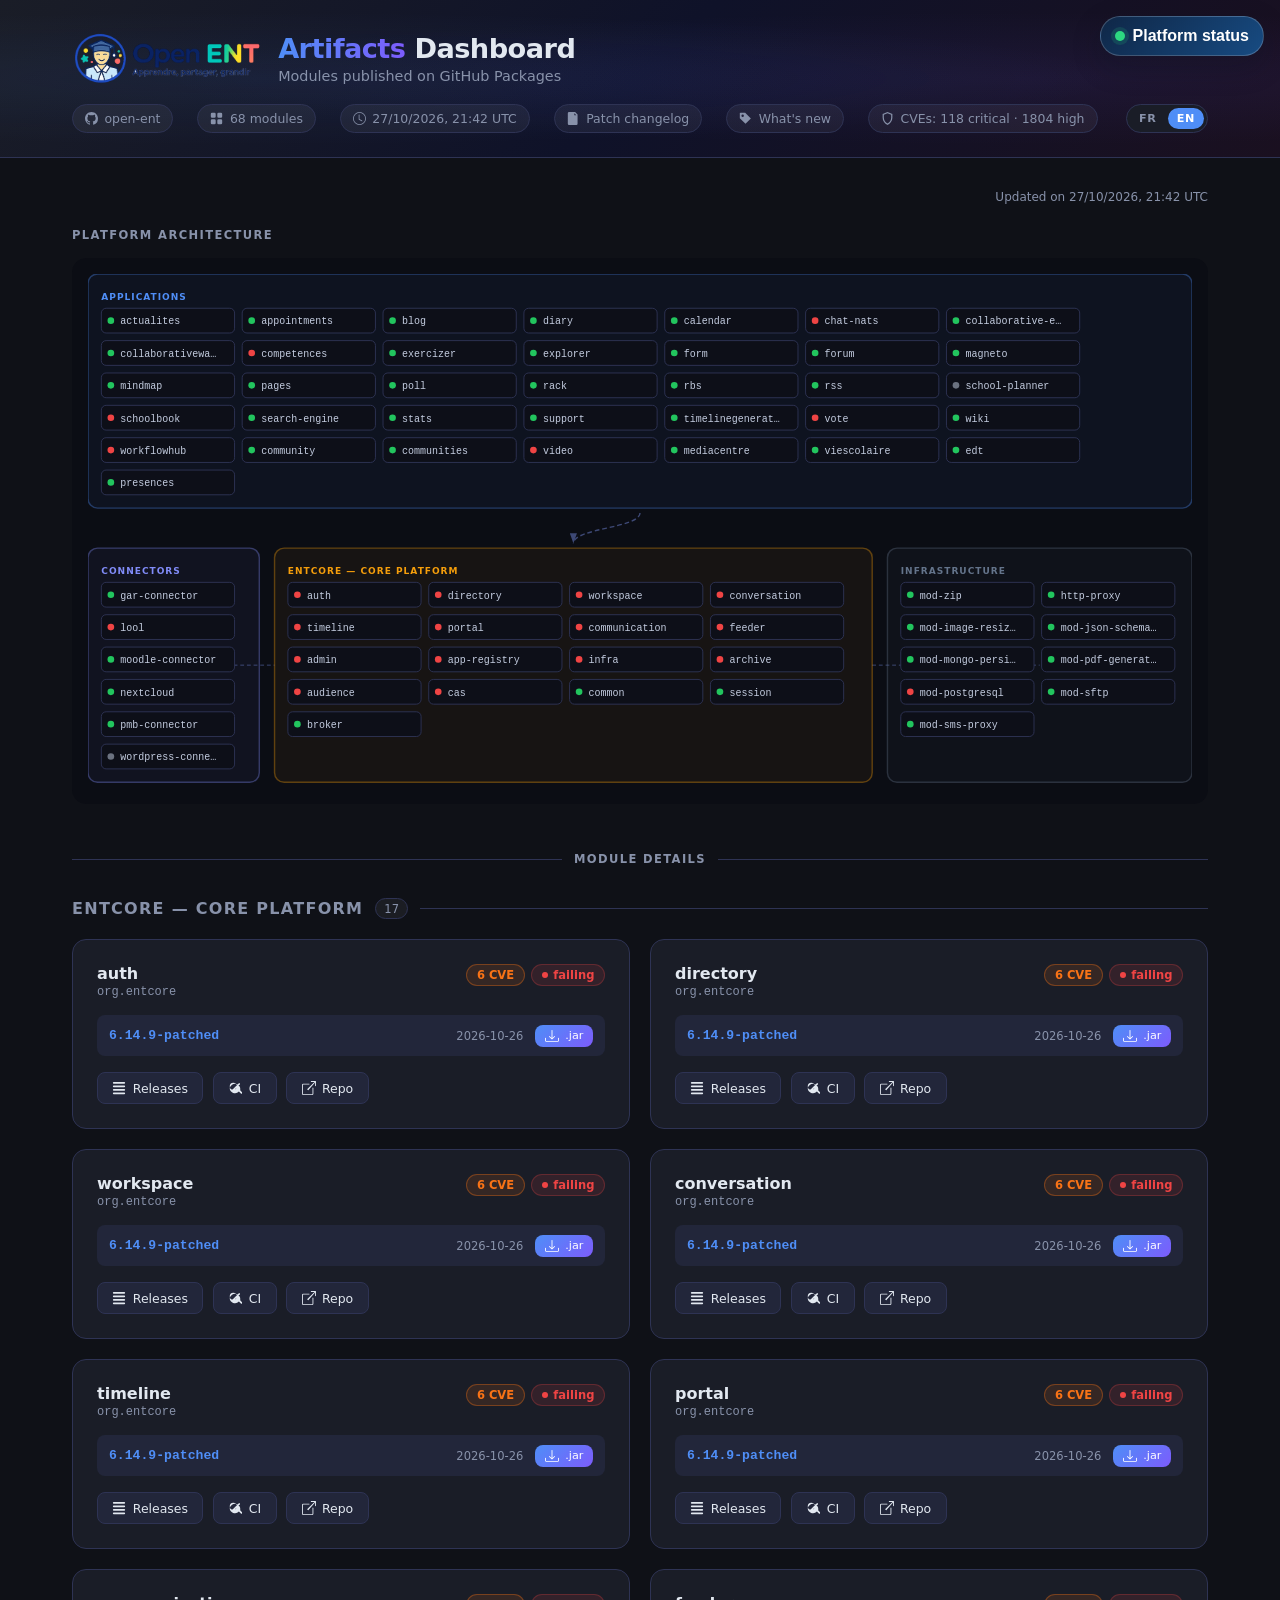
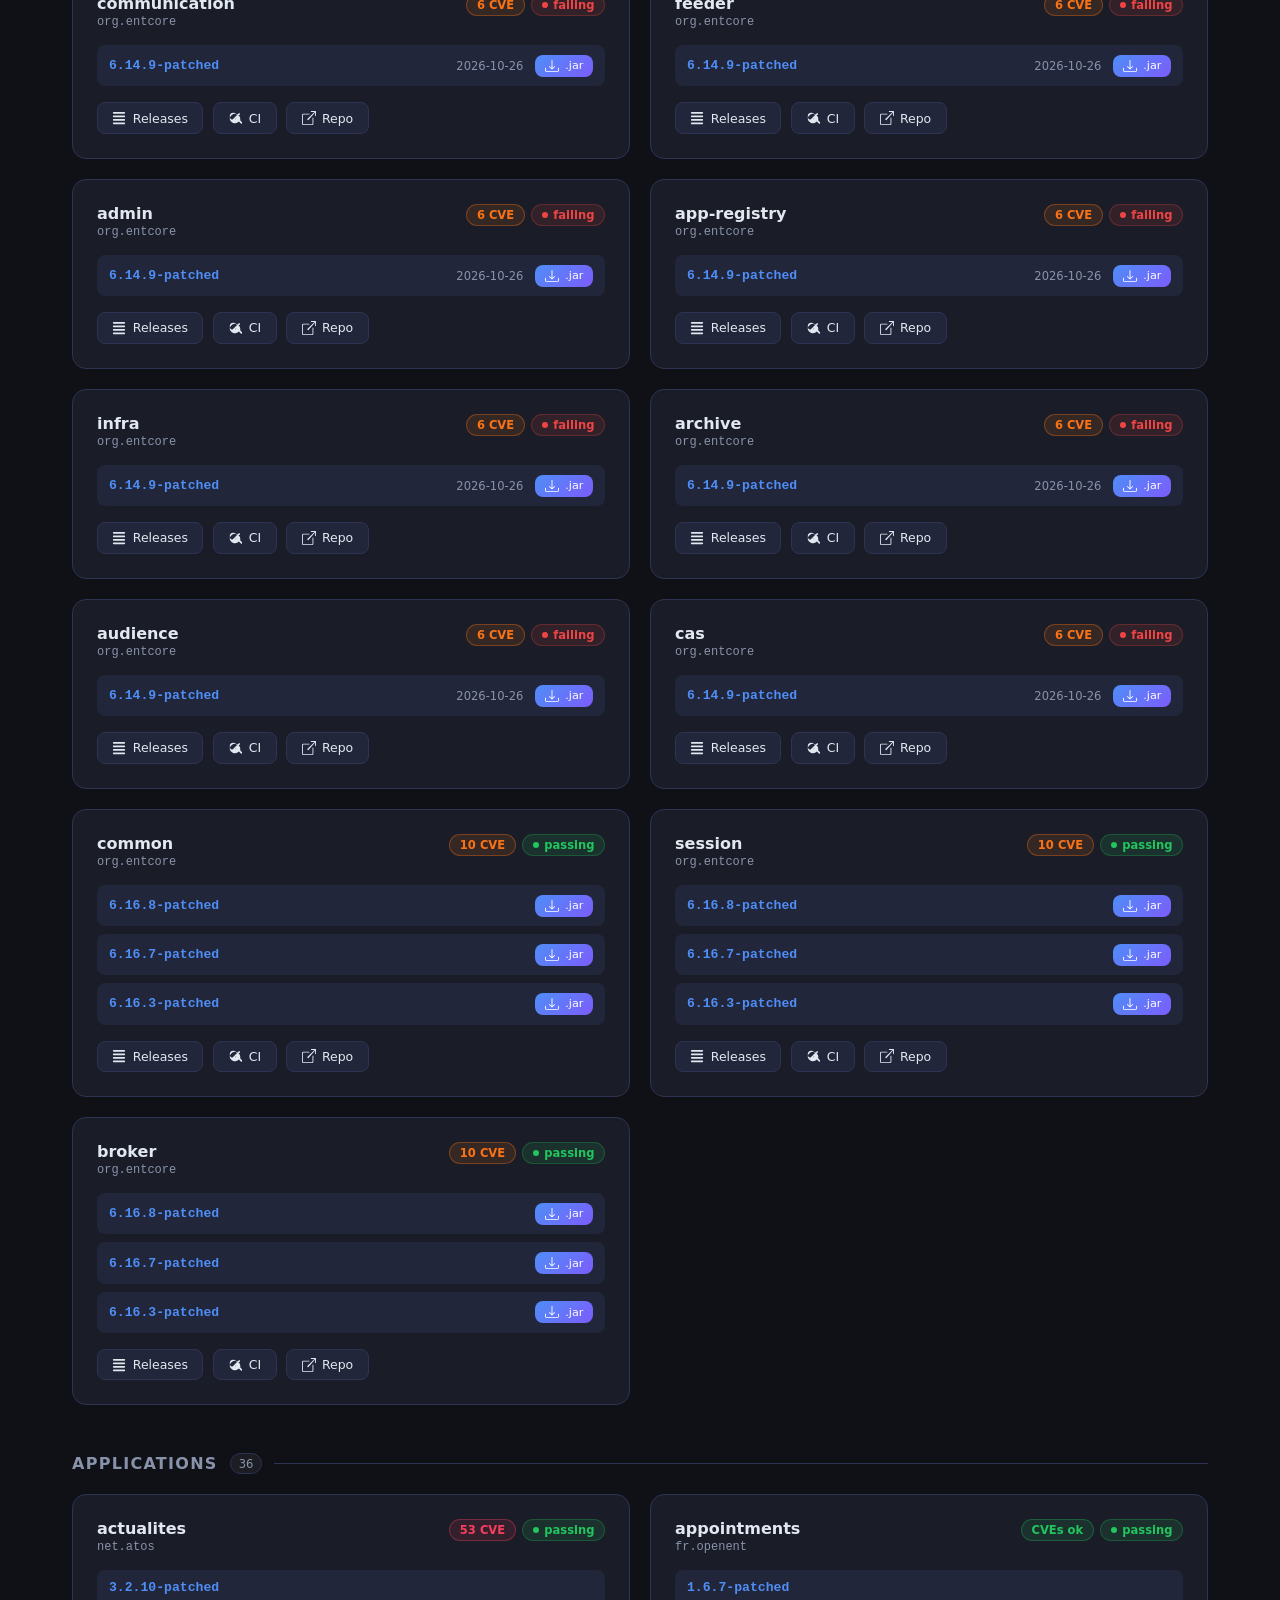
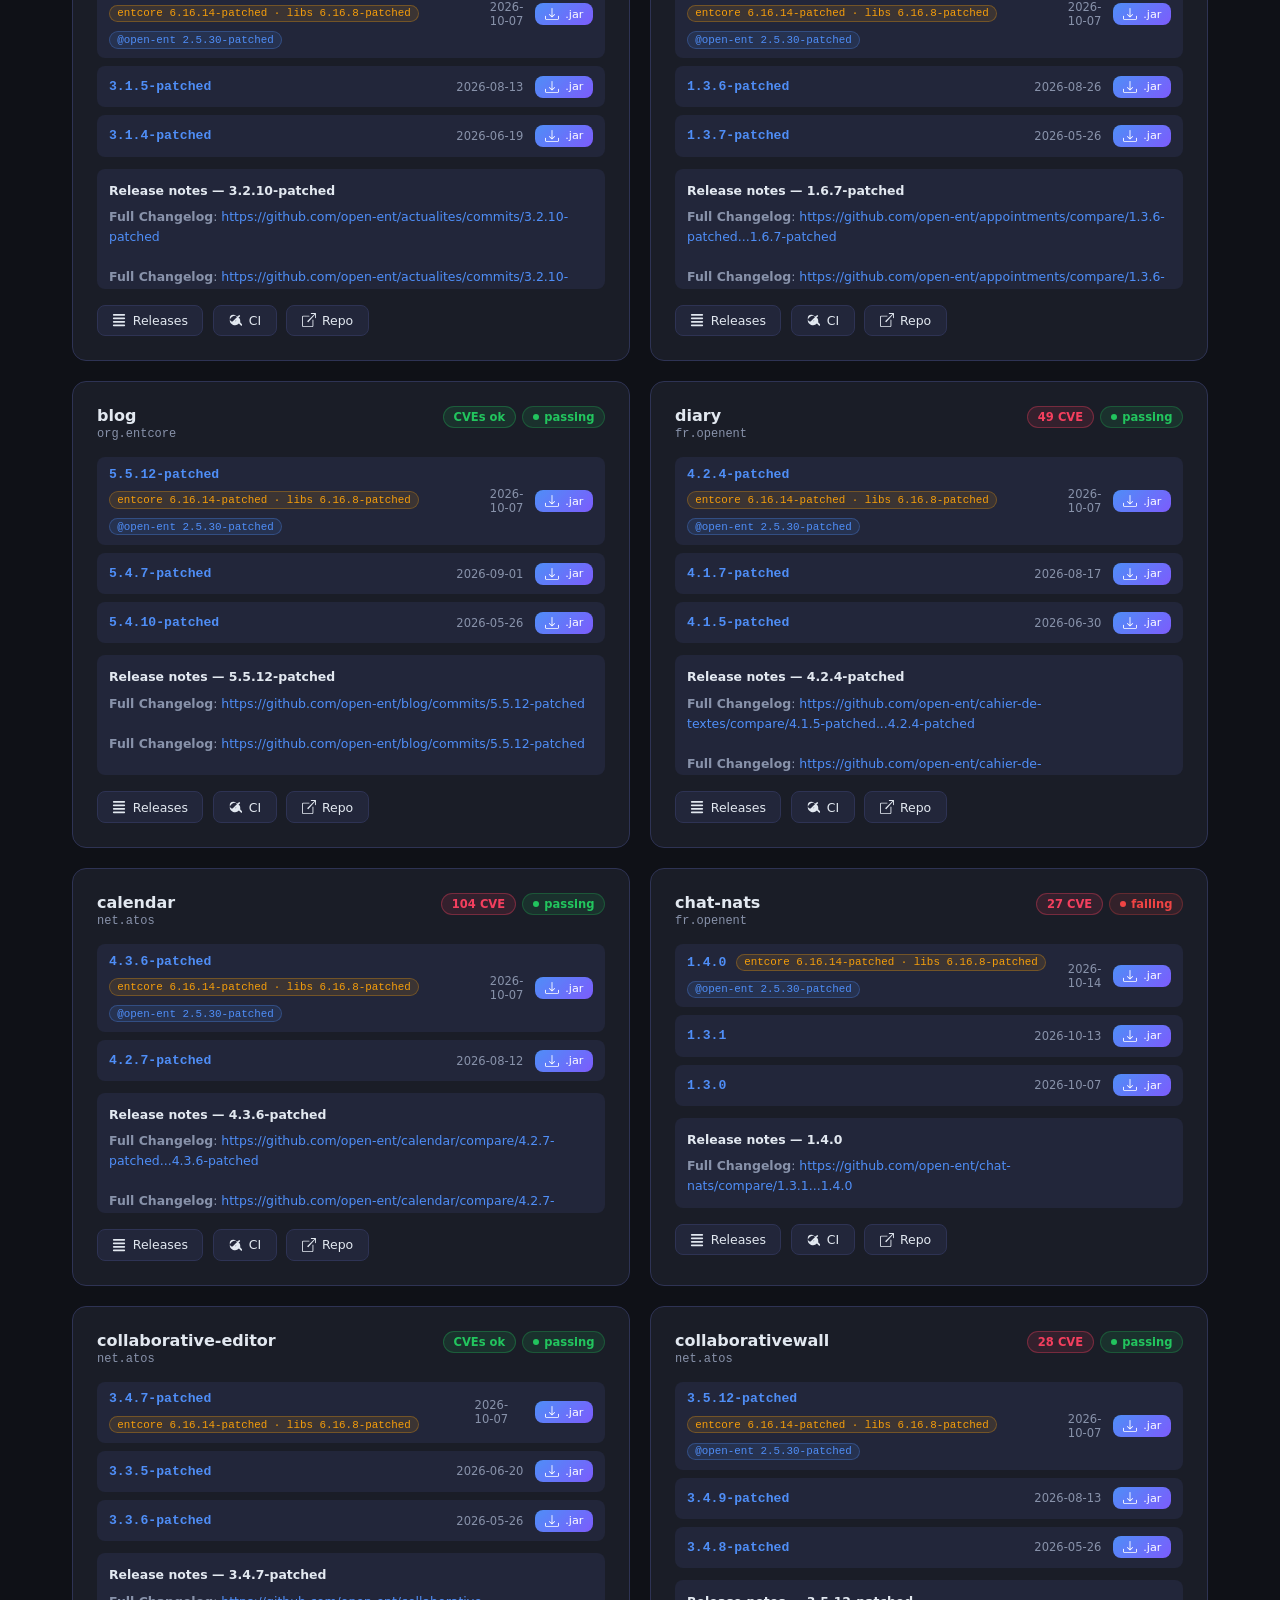
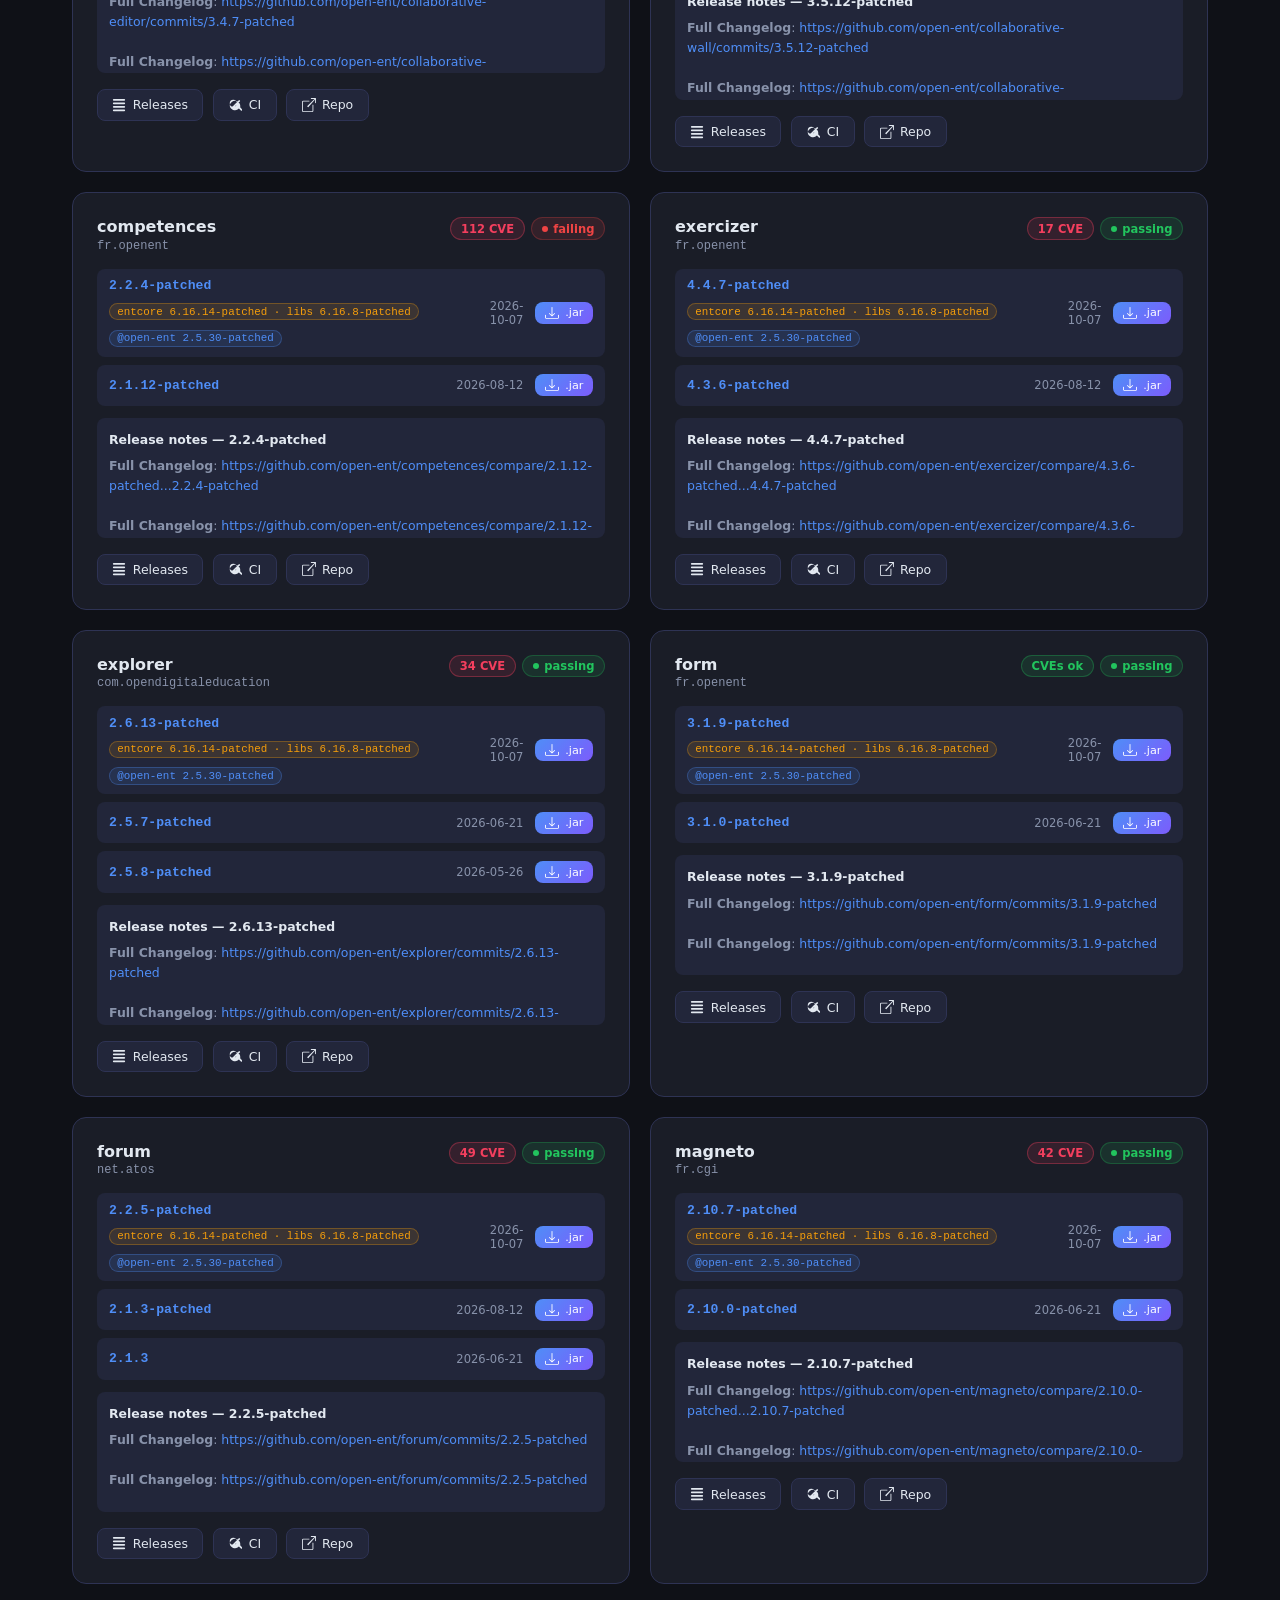
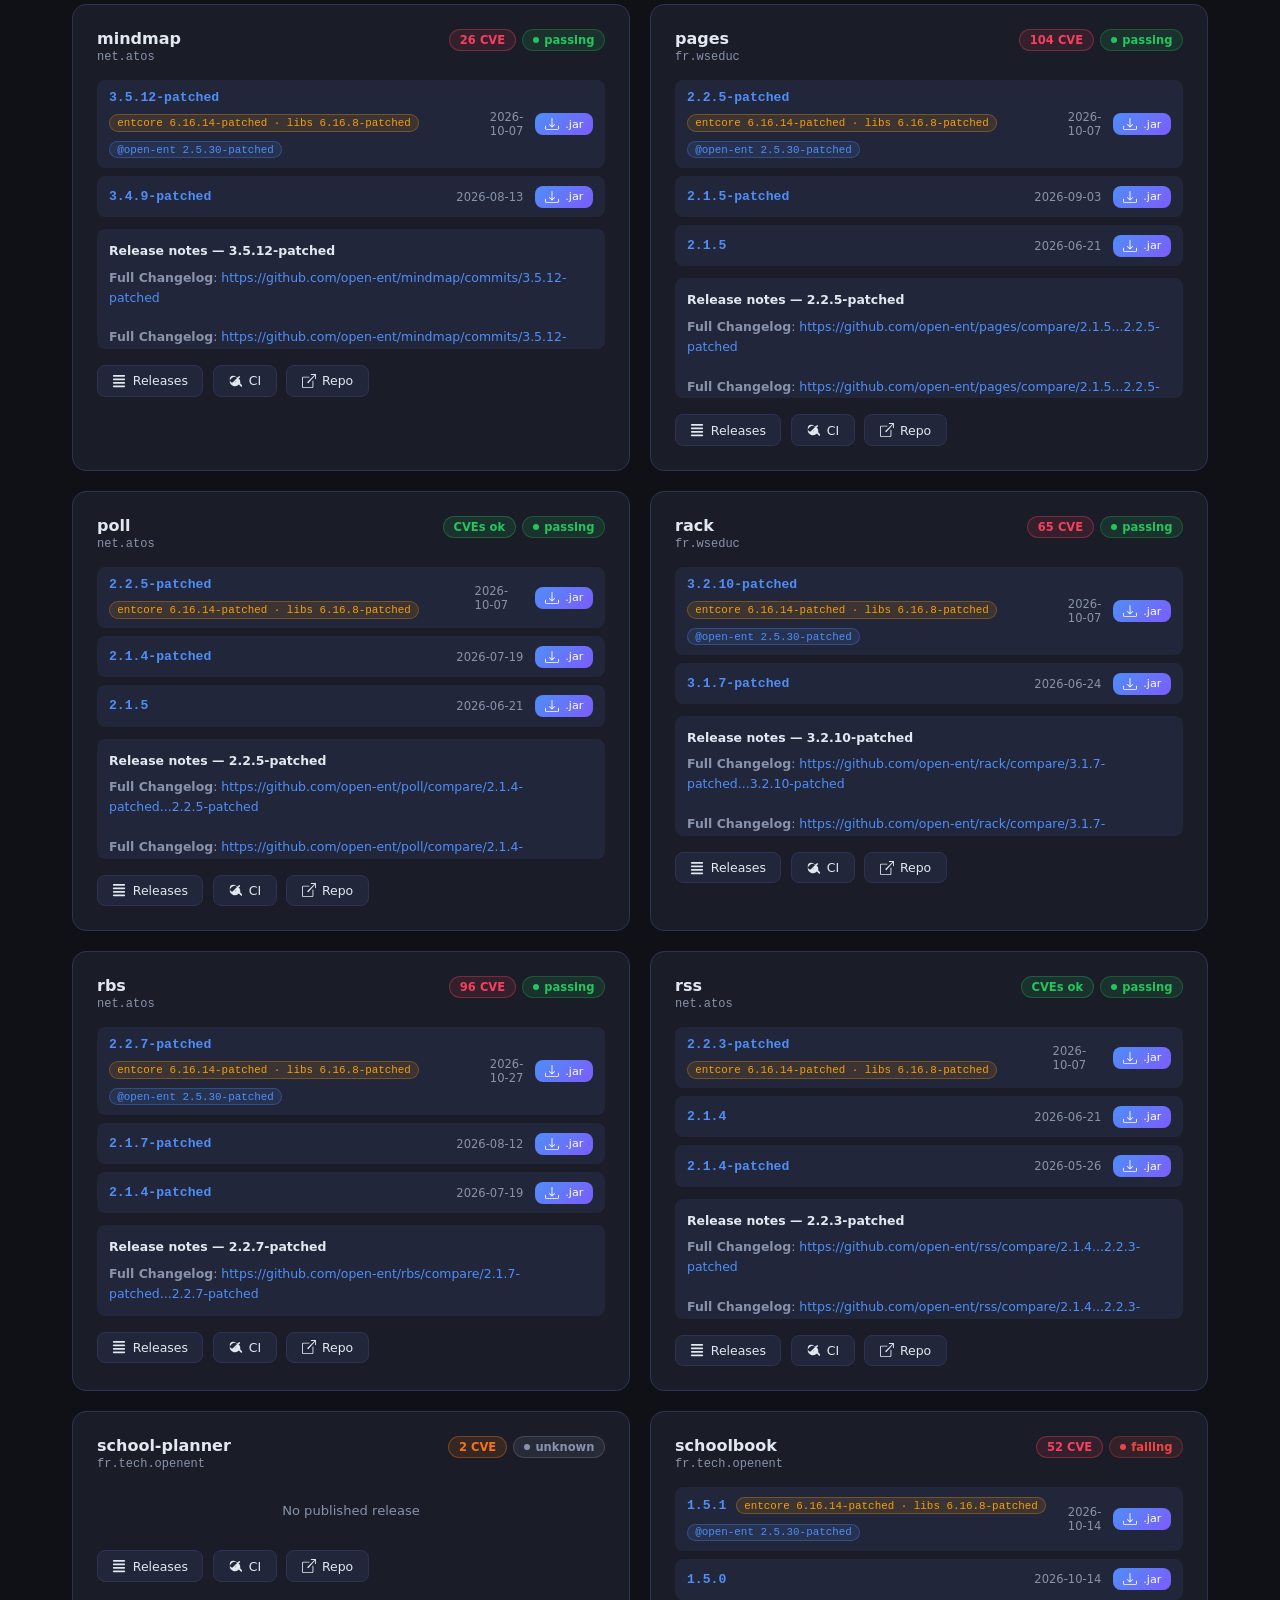
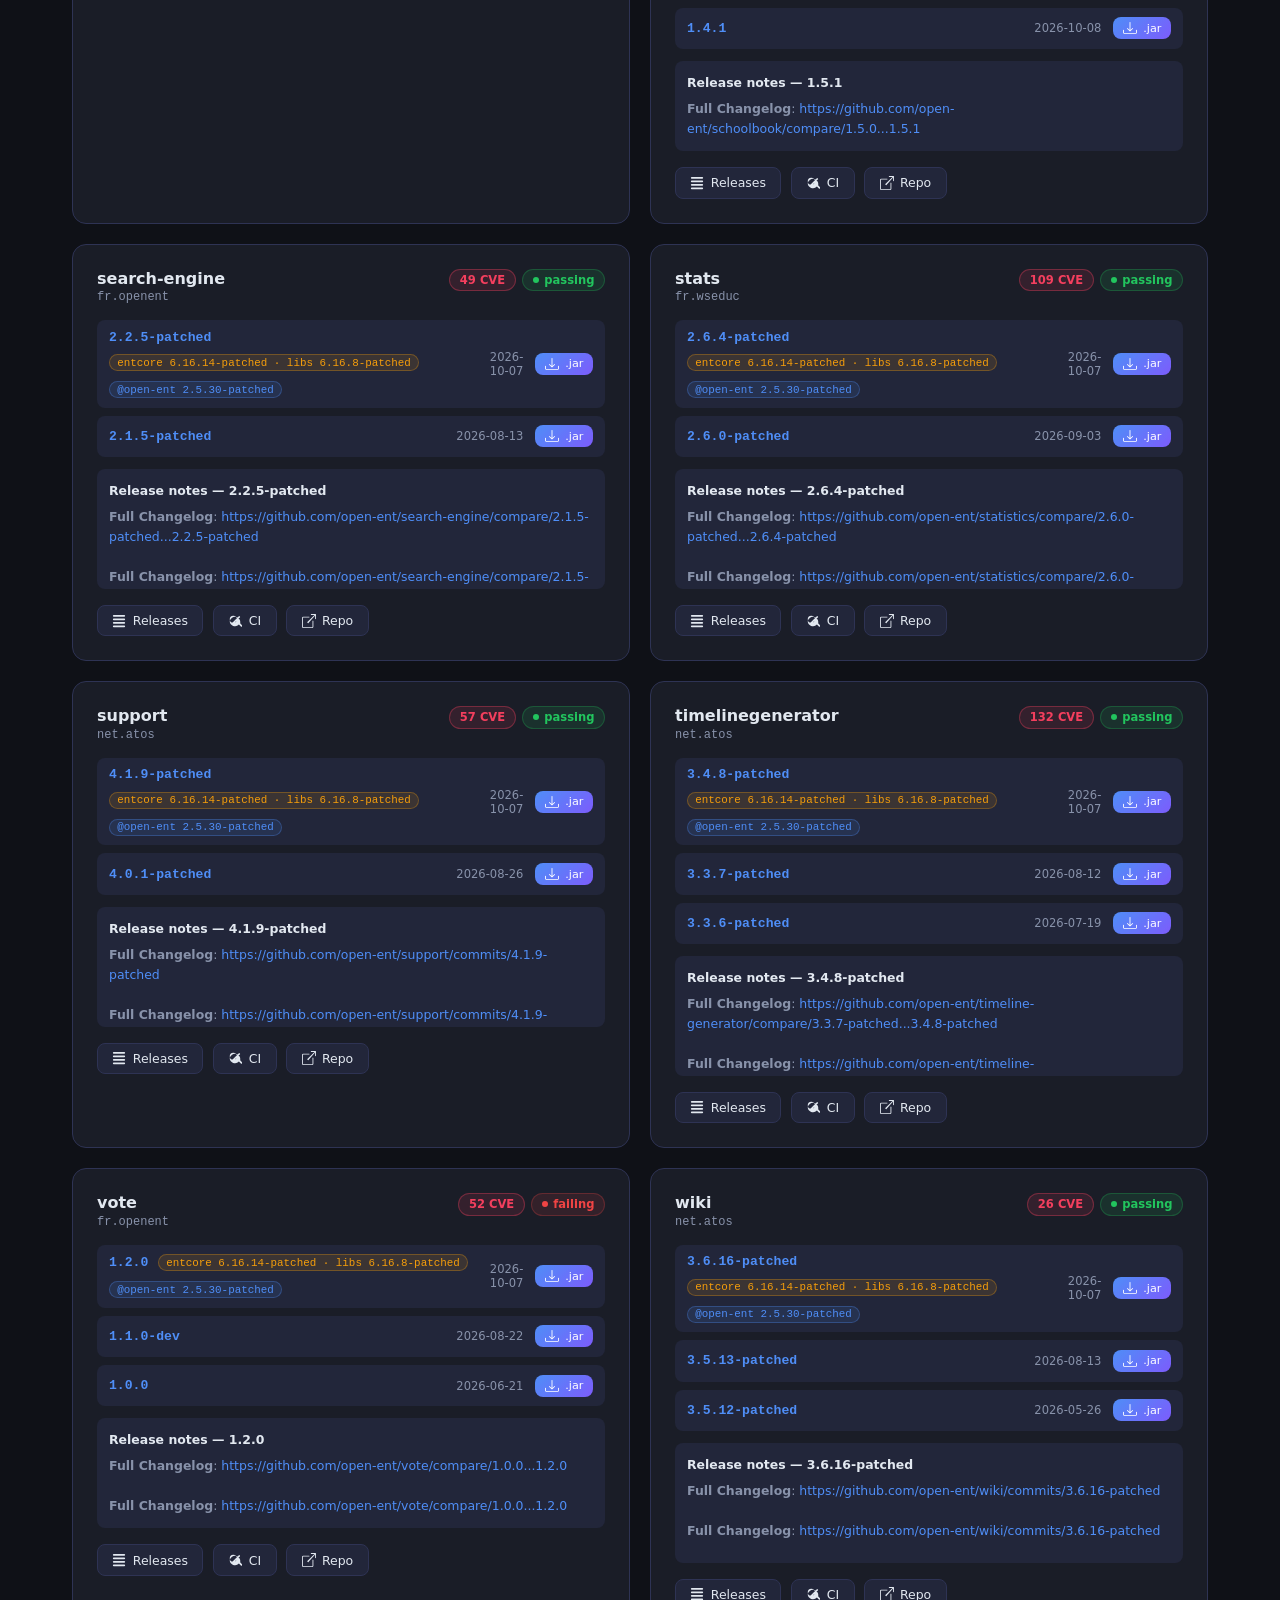
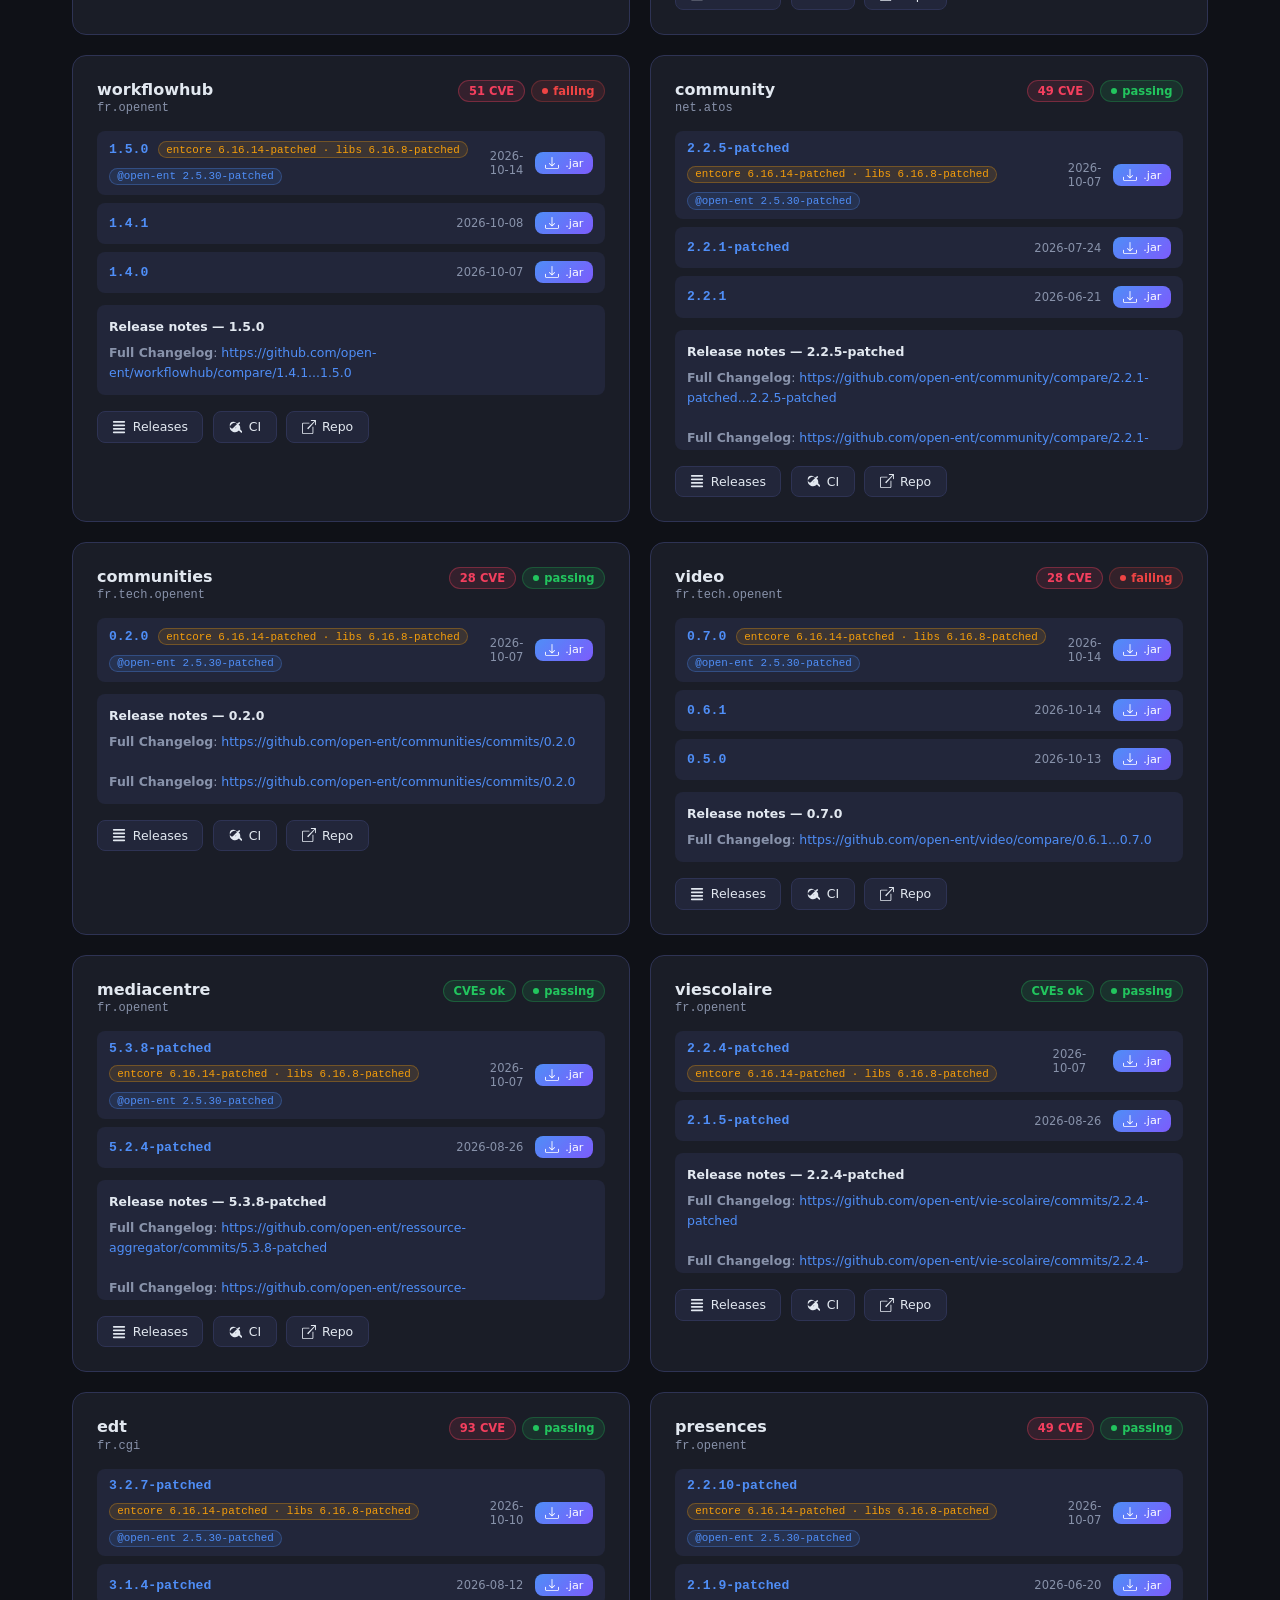
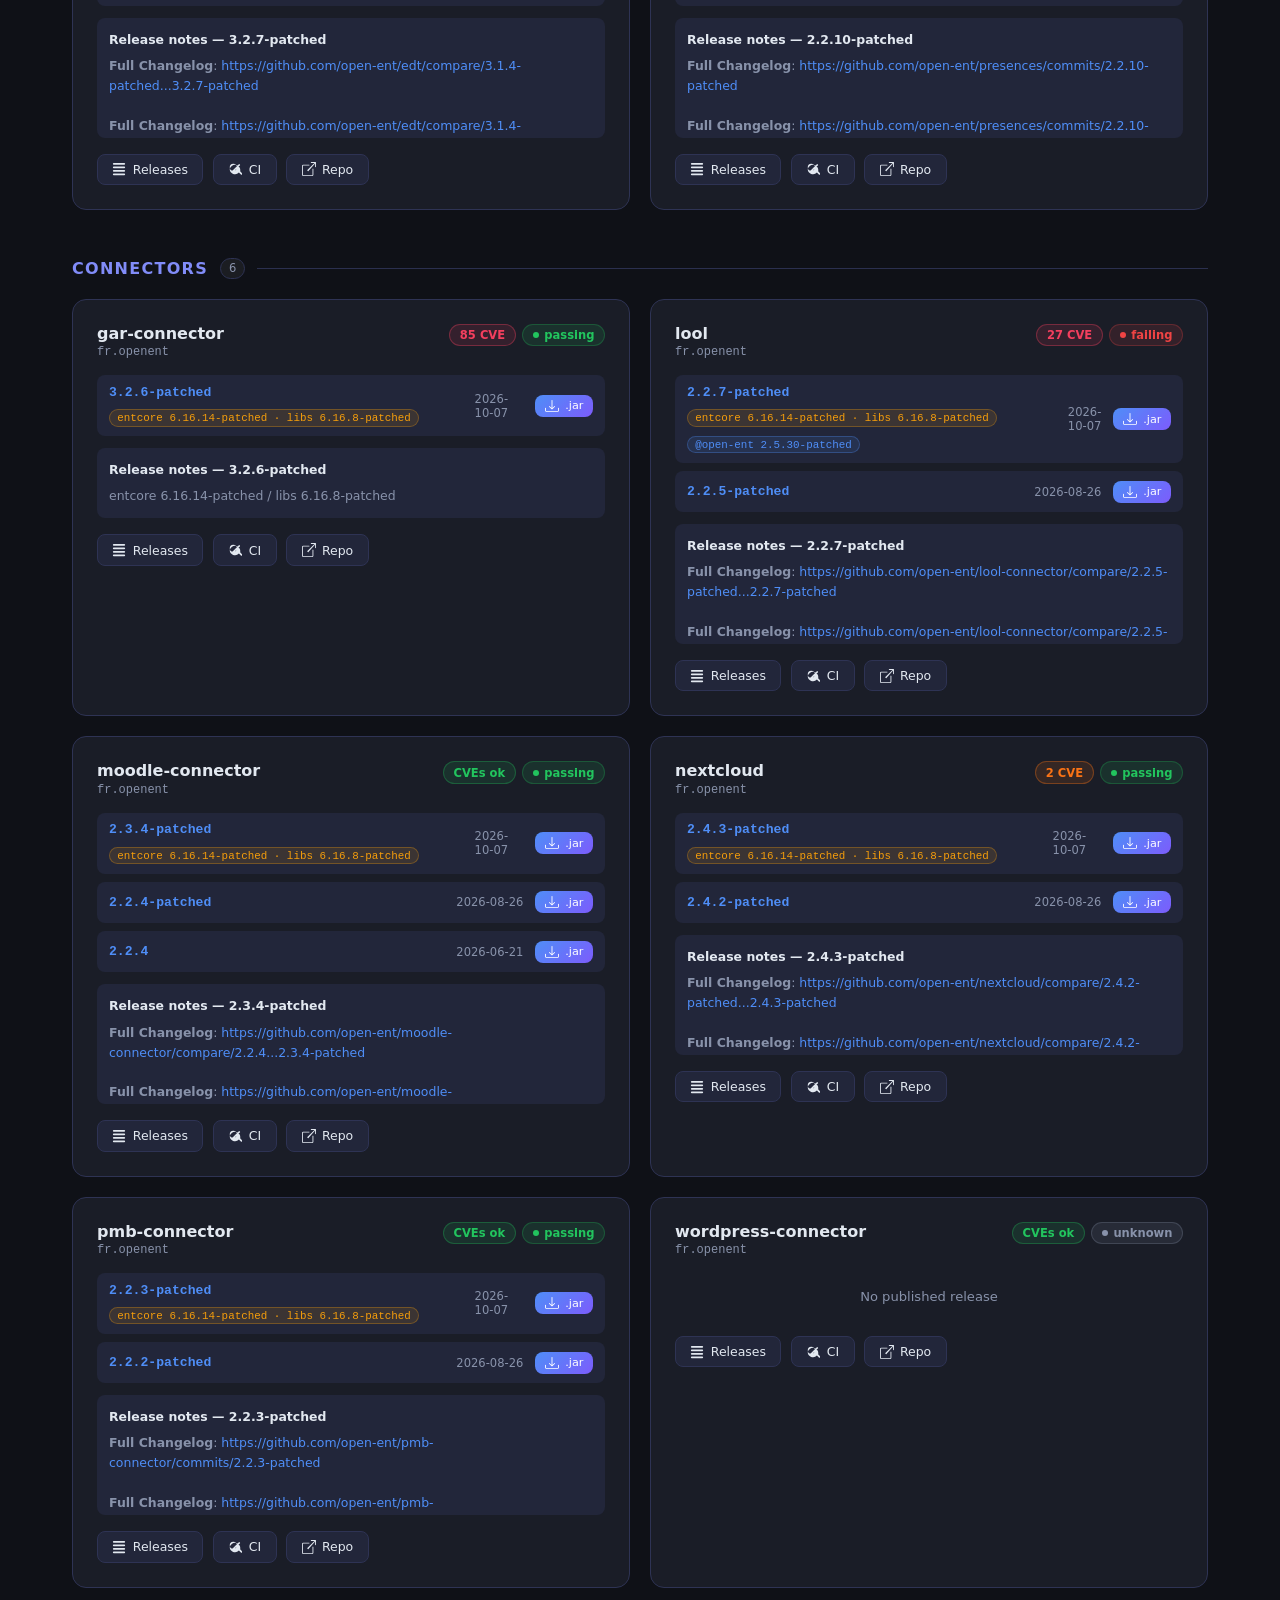
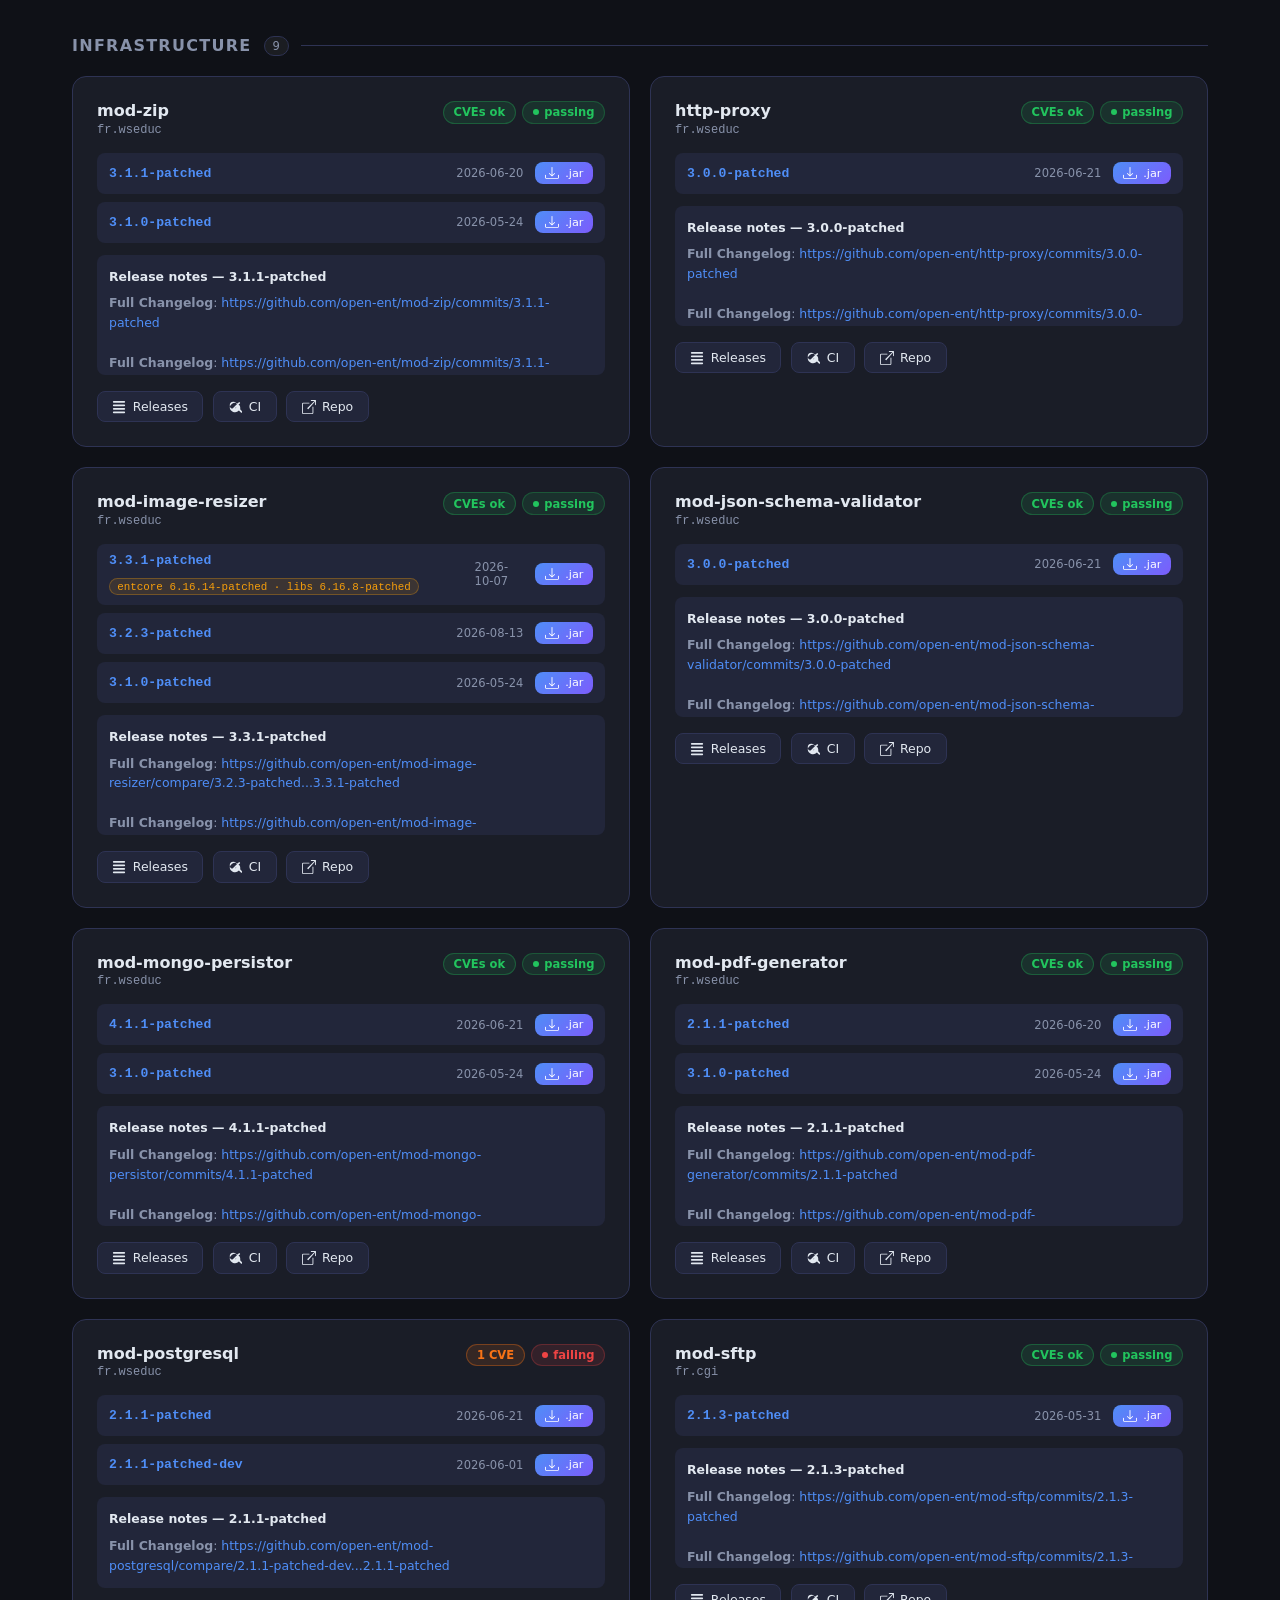
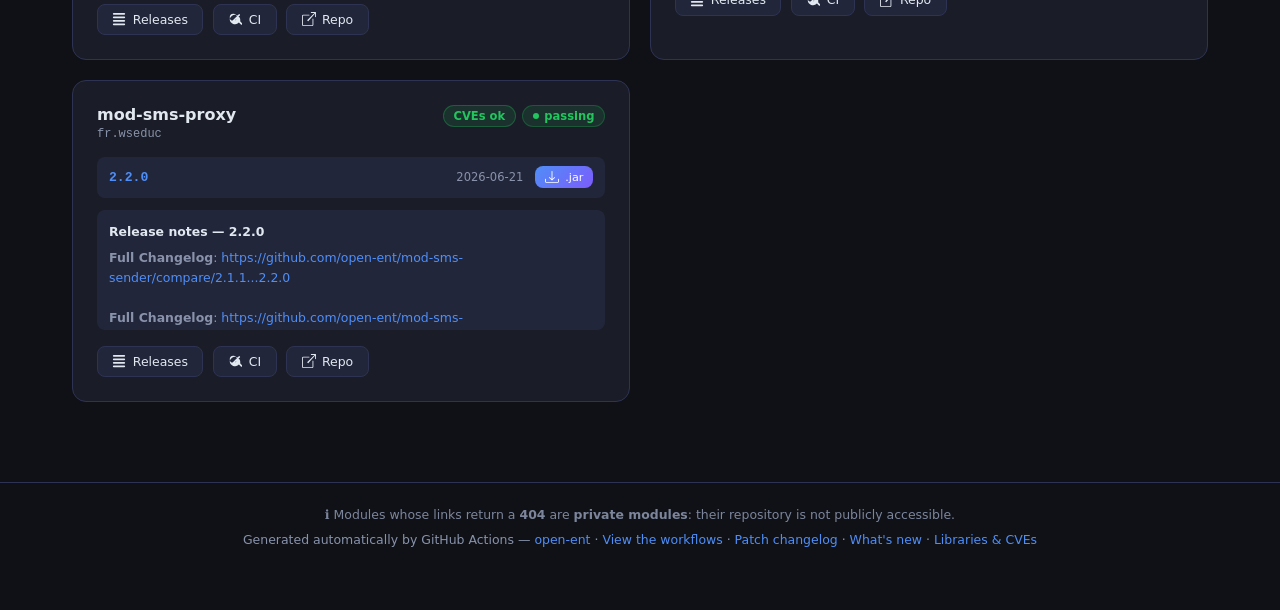
==== commit 0c692b18: "fix: revalider data.json sur le dashboard index.html servait data.json depuis le cache du navigateur" ====
--- a/index.html
+++ b/index.html
@@ -422,7 +422,7 @@
     document.getElementById('modules-count').textContent = t('index.modules', { n: MODULES.length });
   }
 
-  fetch('./data.json')
+  fetch('./data.json', { cache: 'no-cache' })
     .then(r => r.json())
     .then(data => {
       MODULES = data.modules || [];
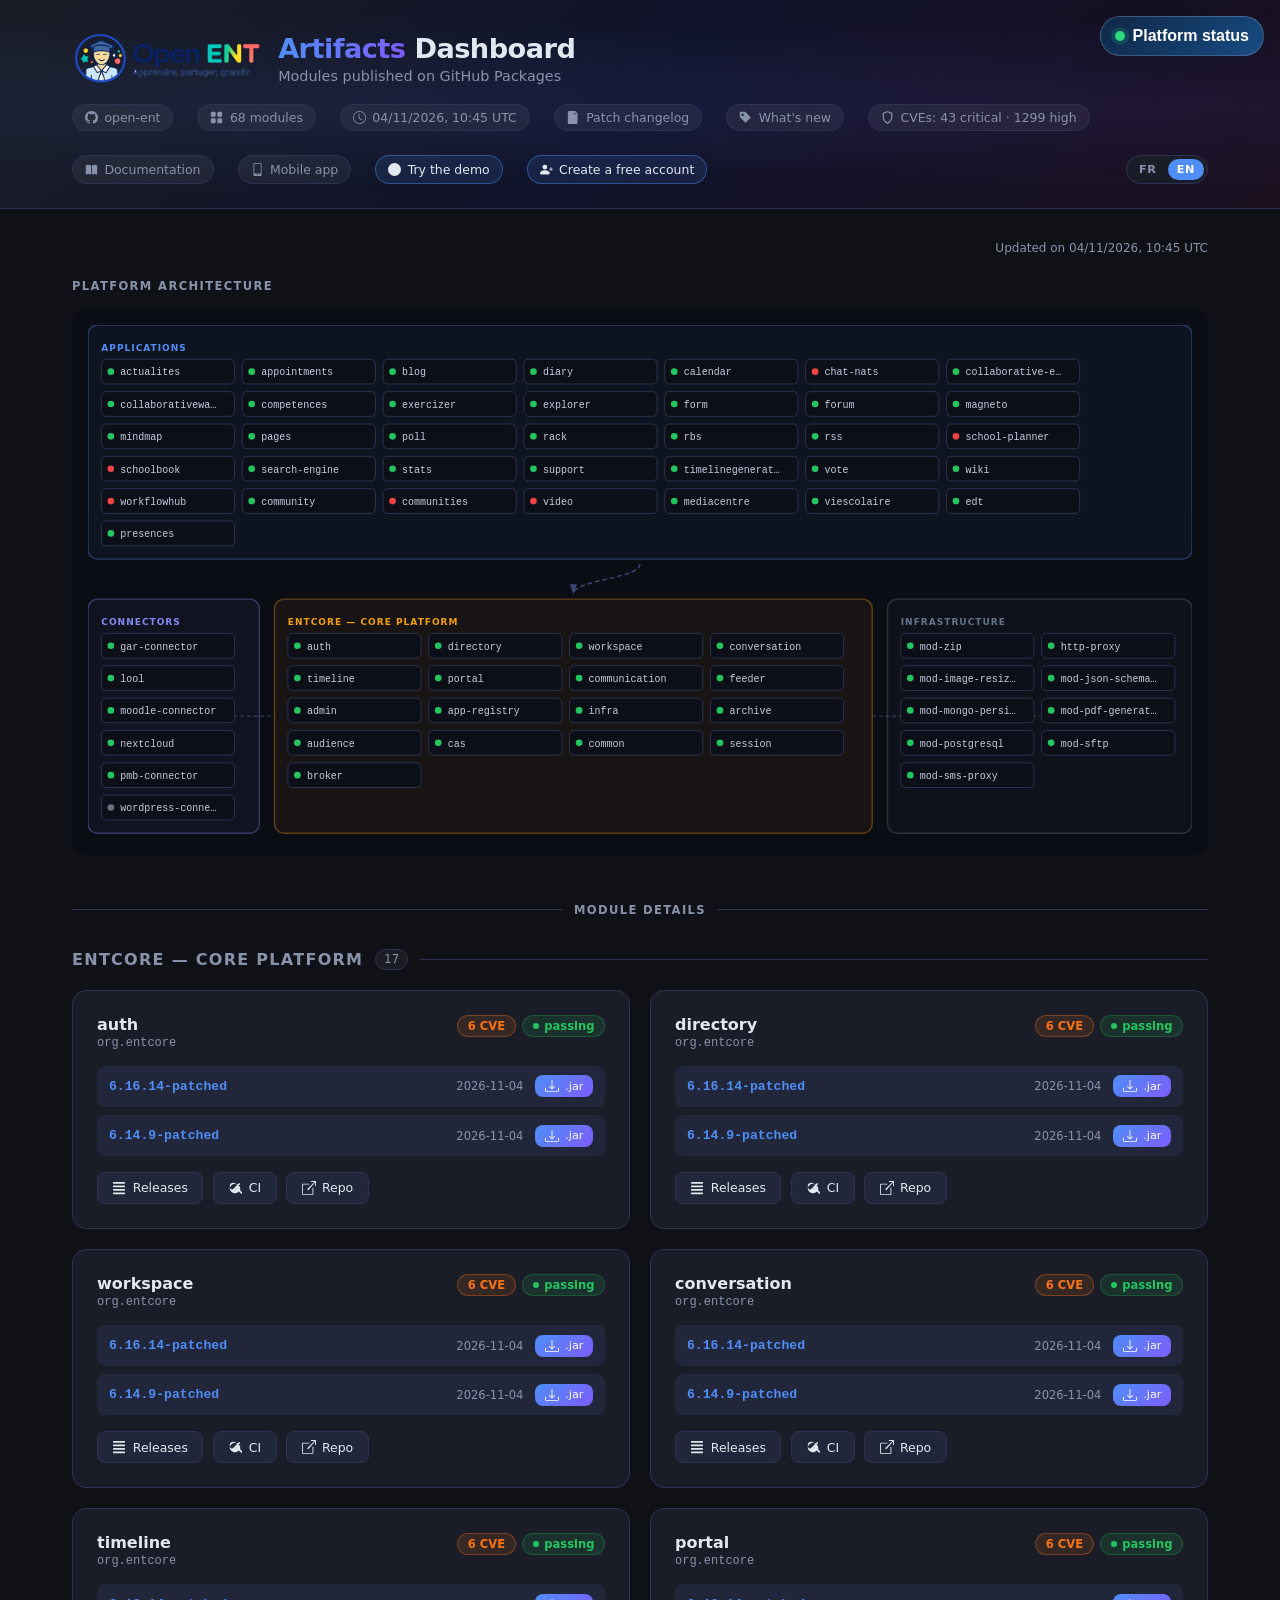
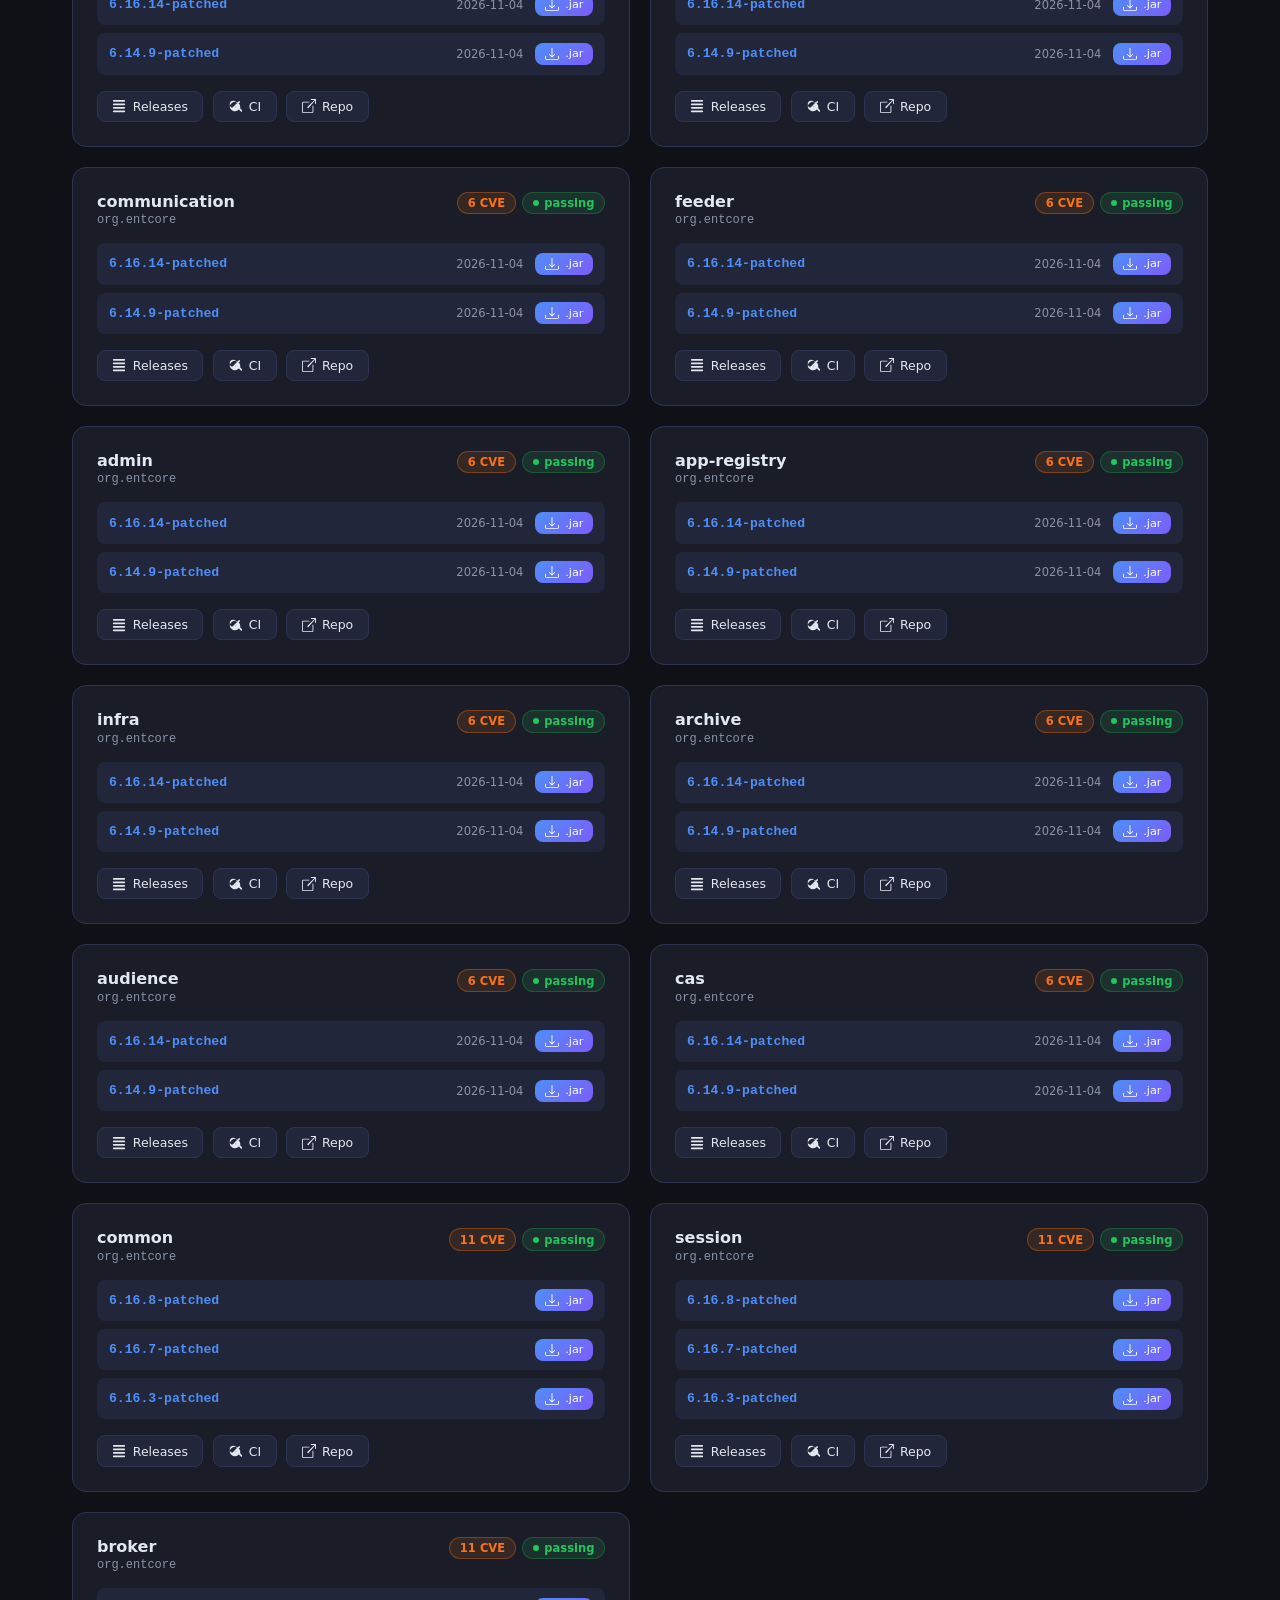
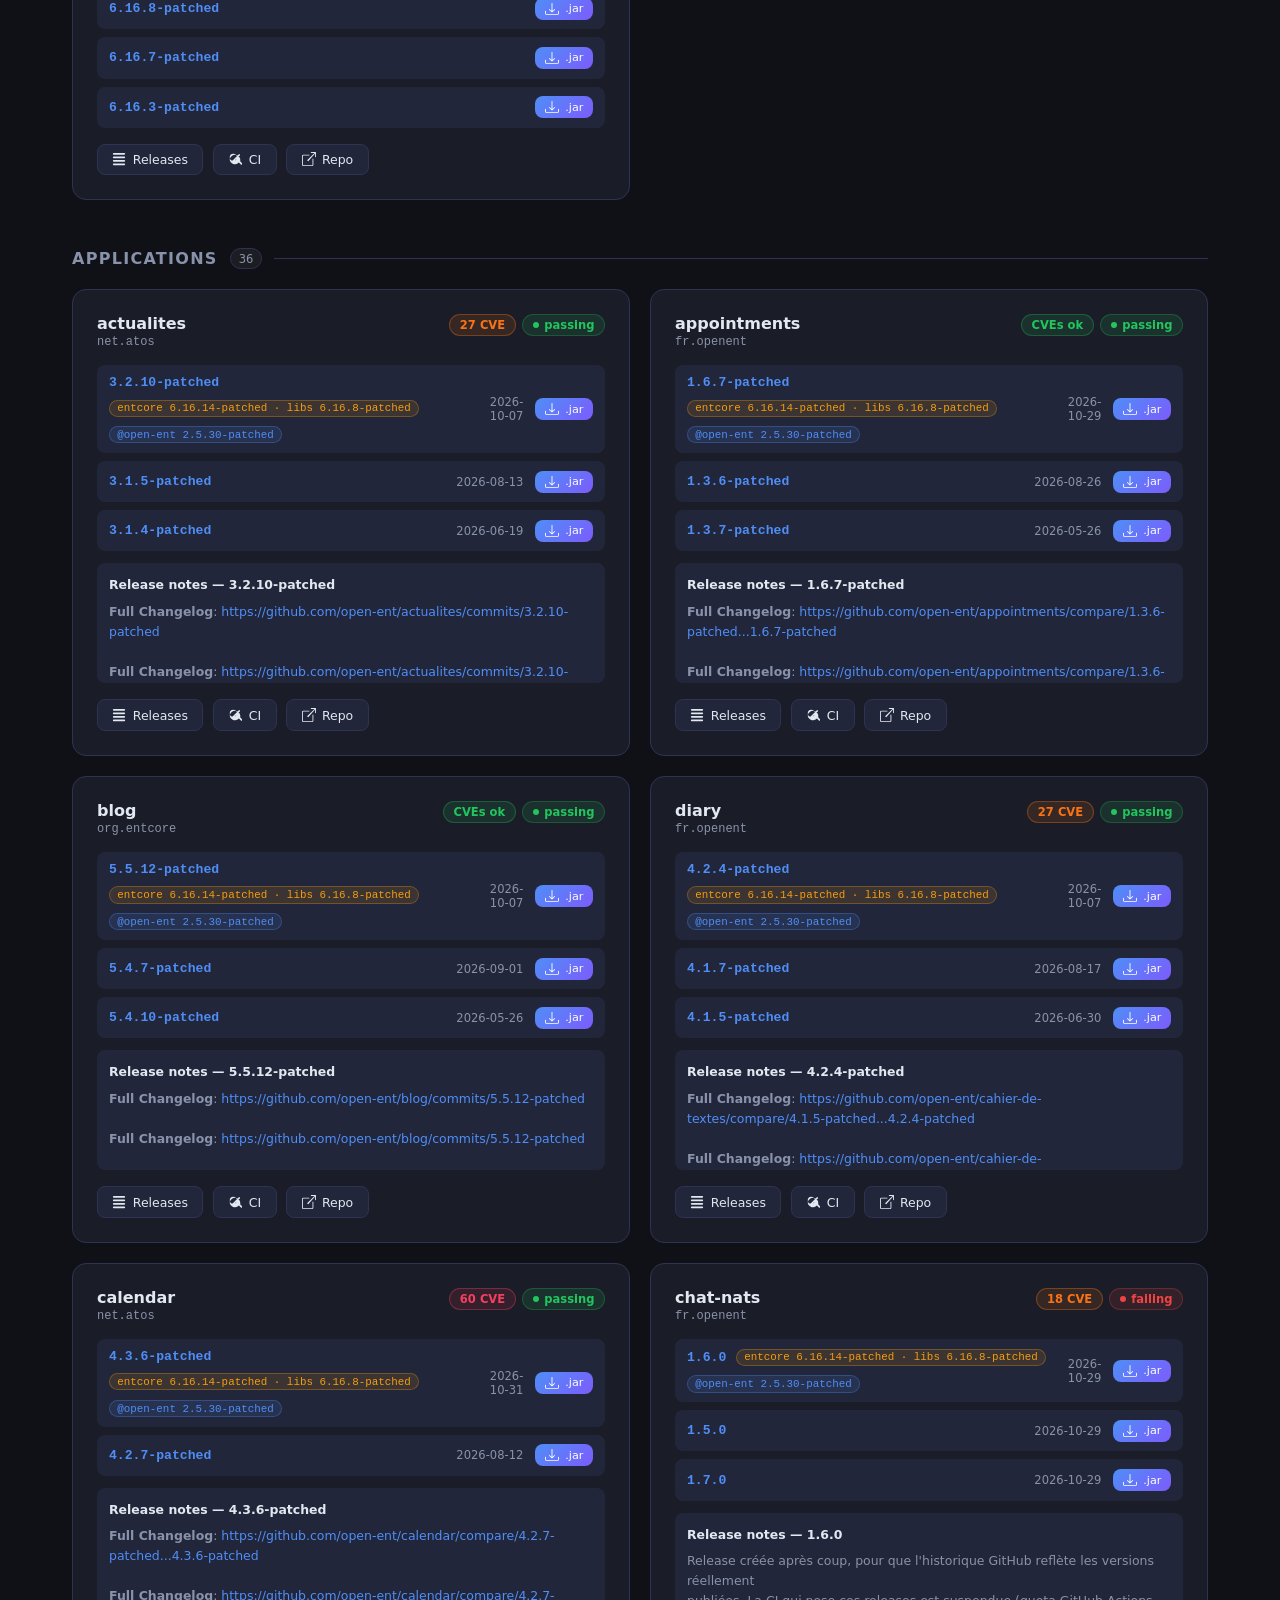
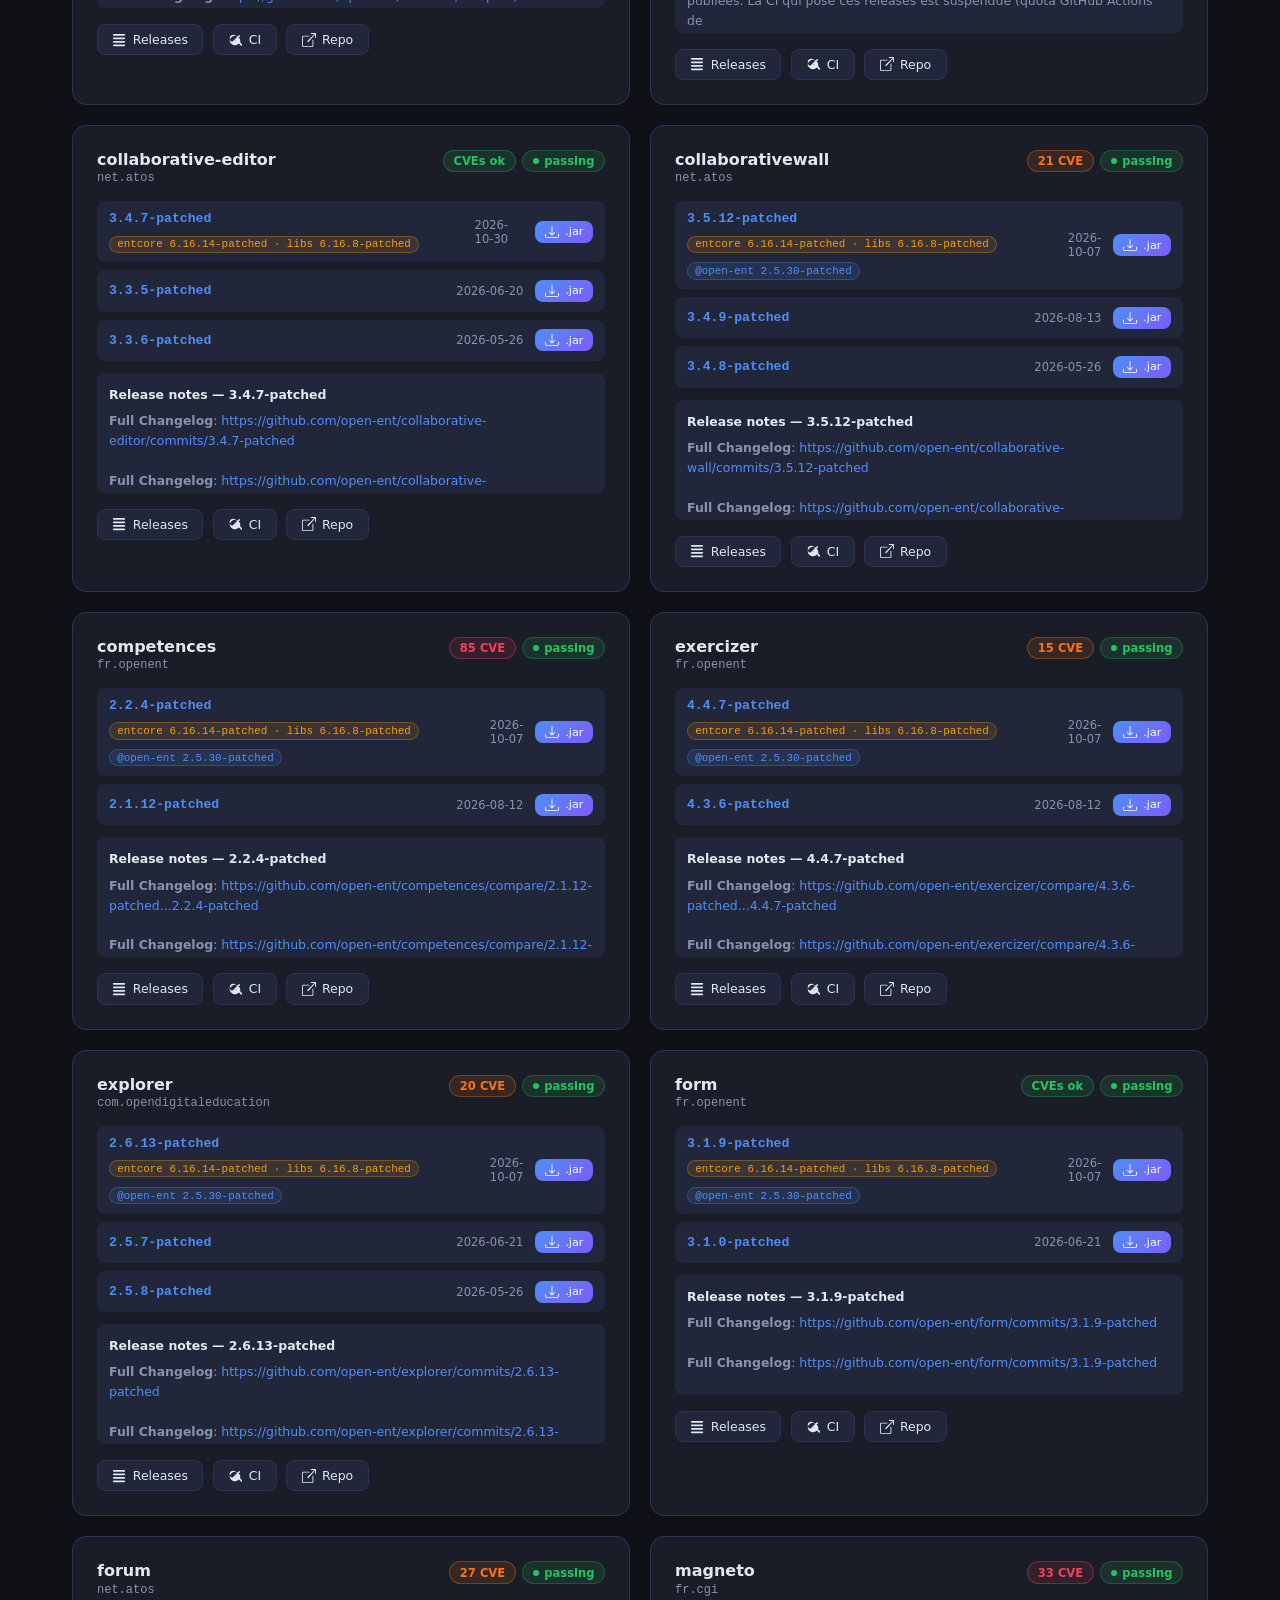
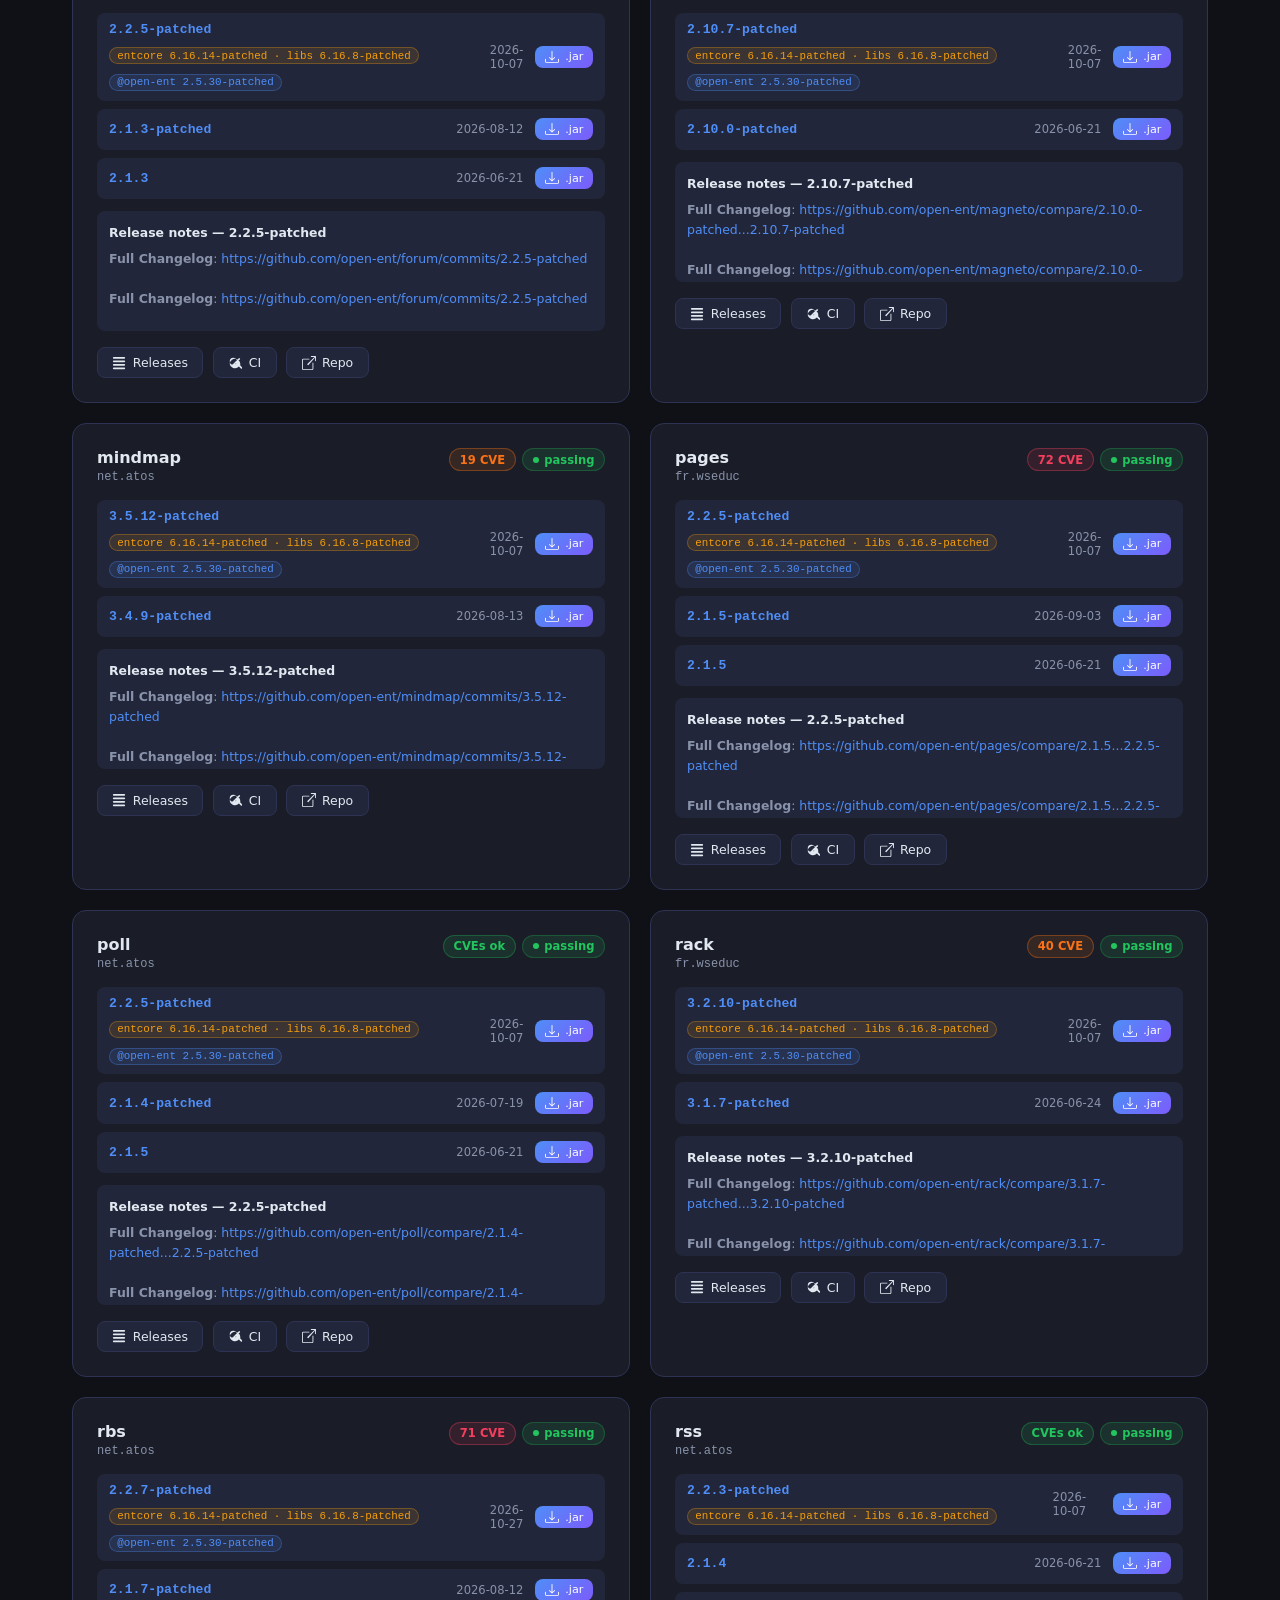
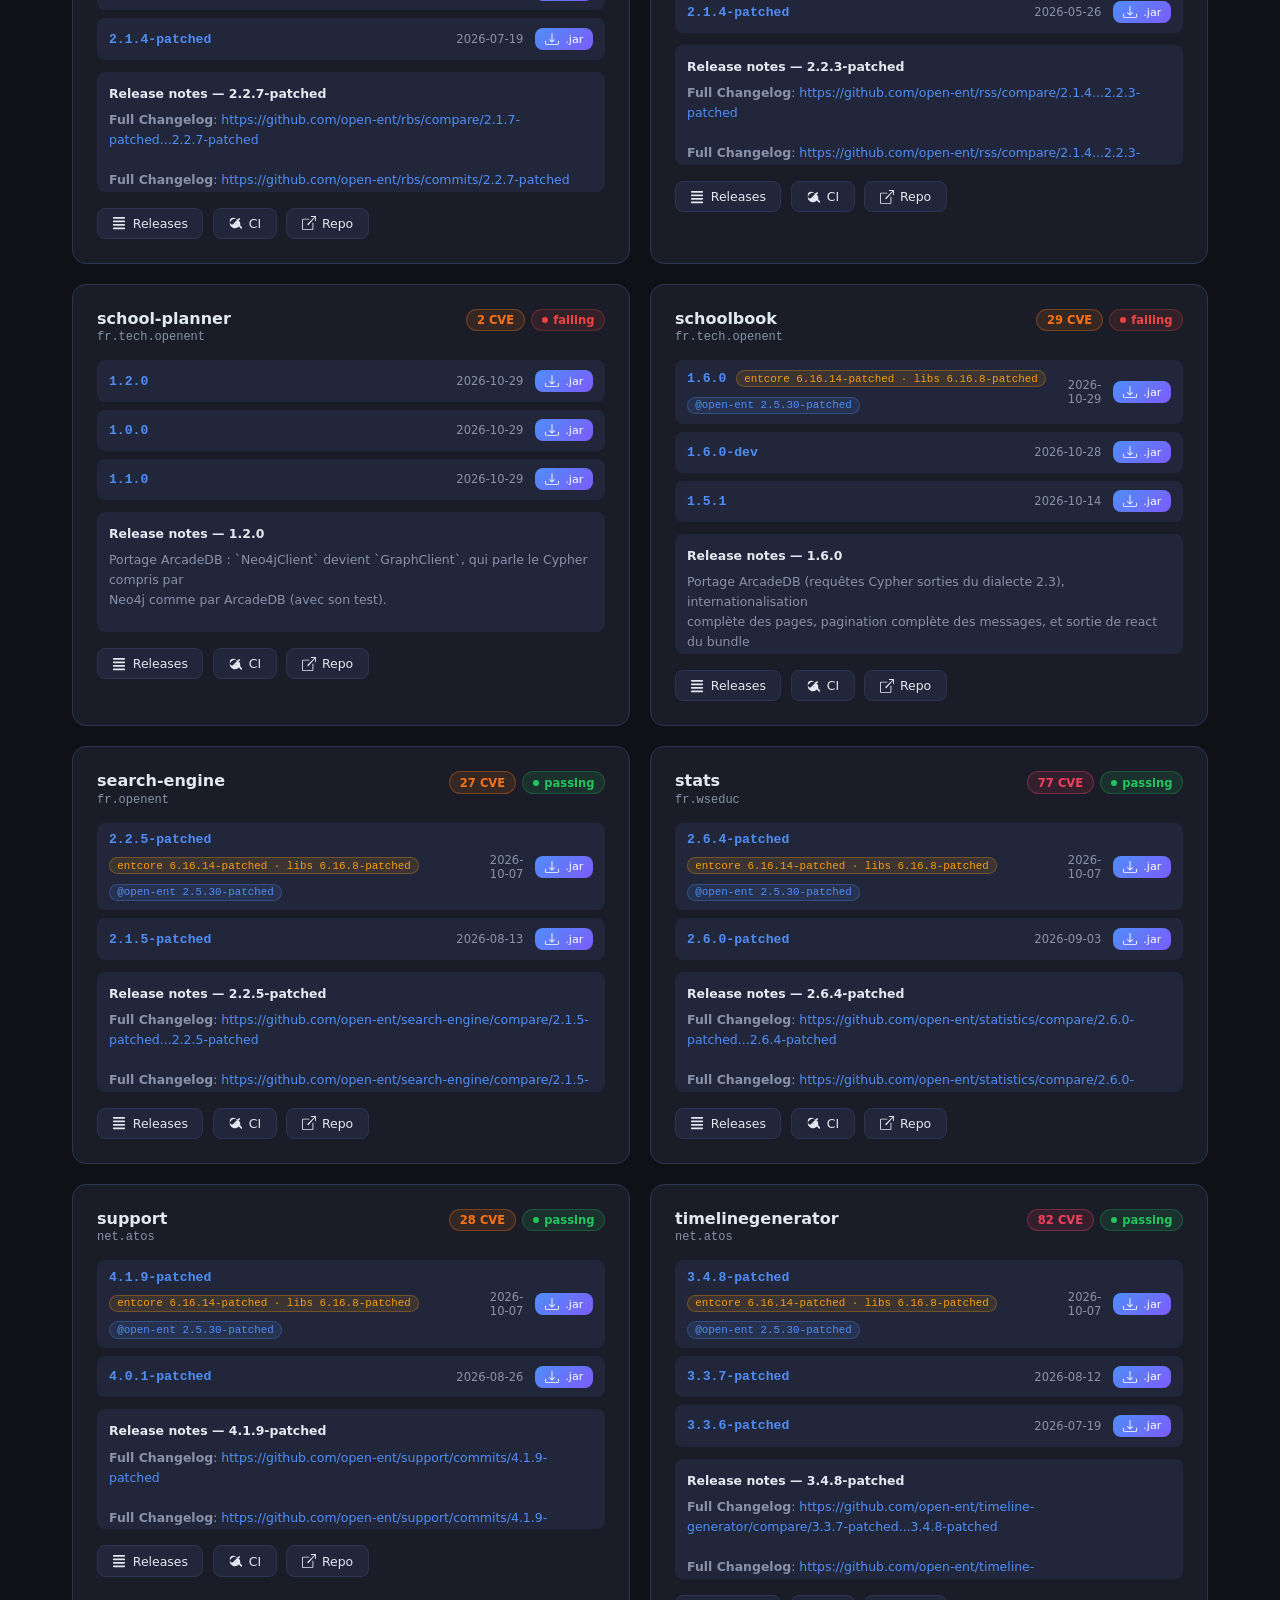
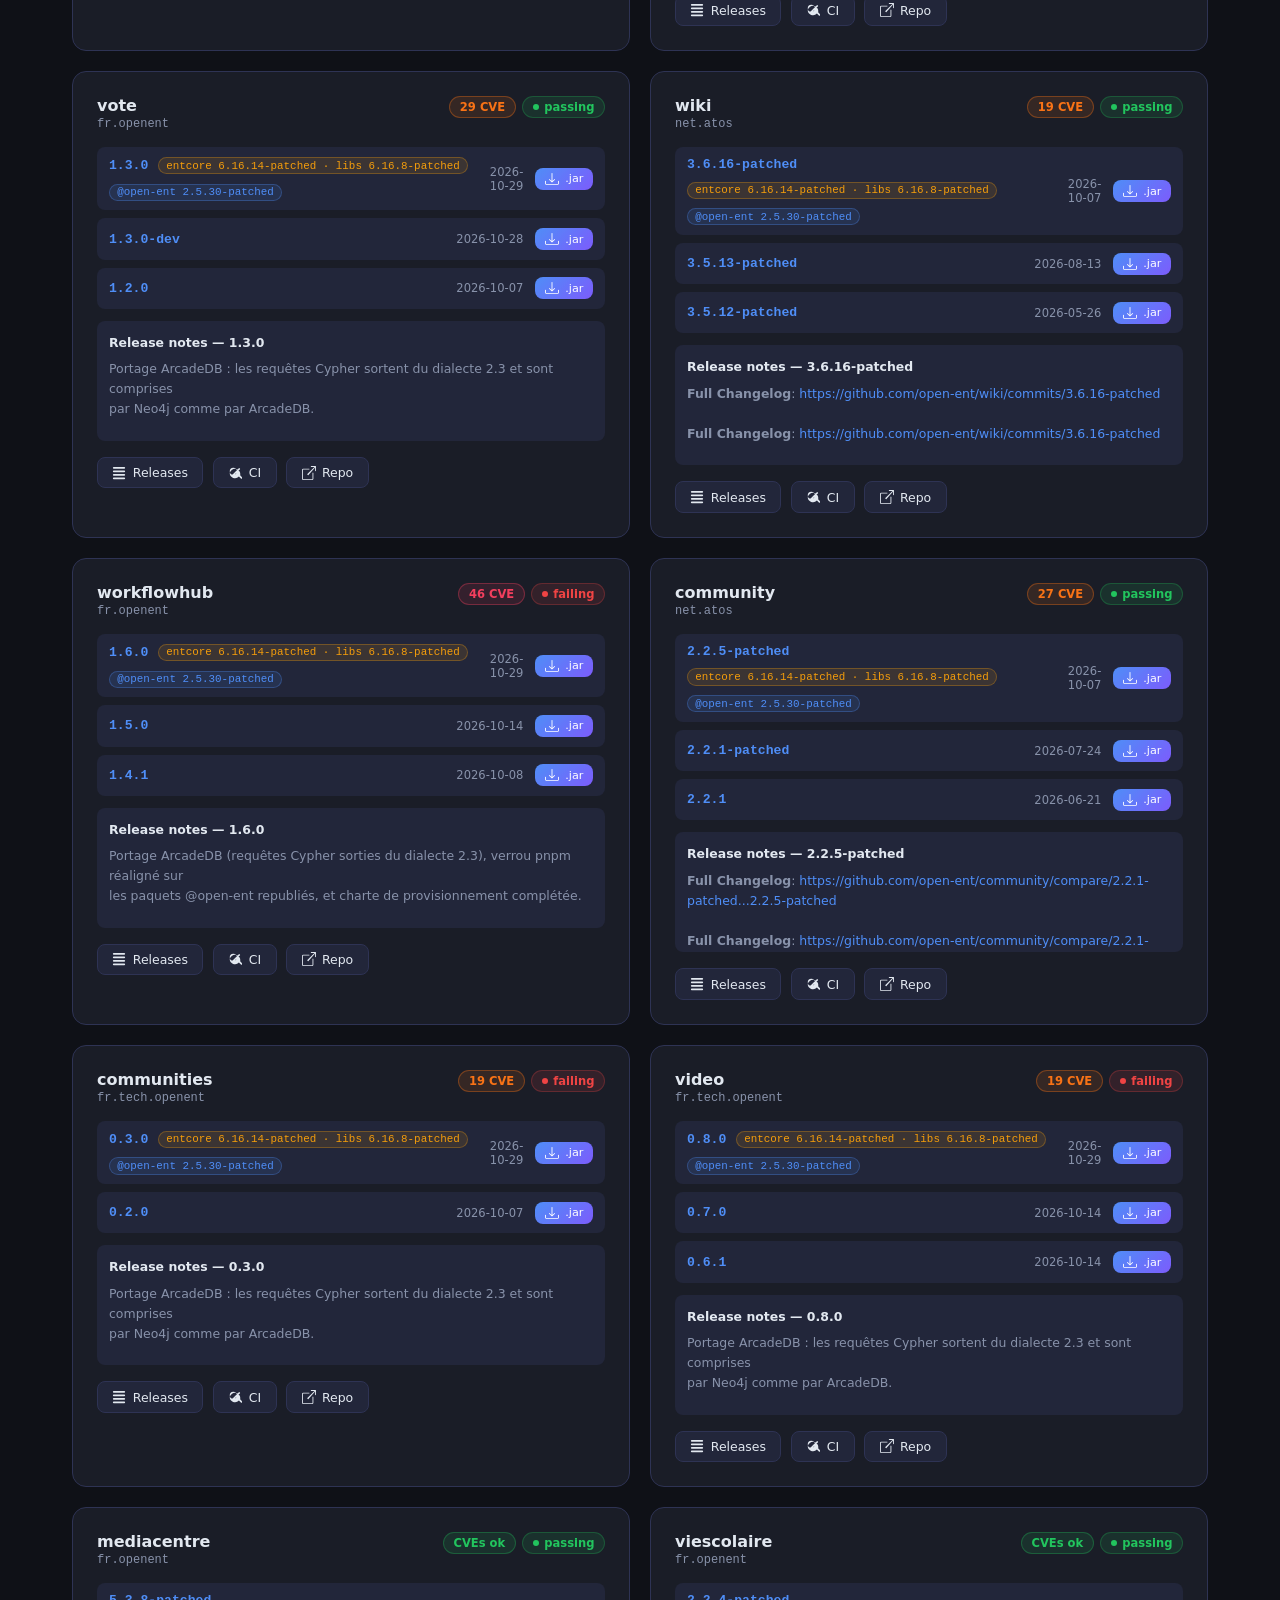
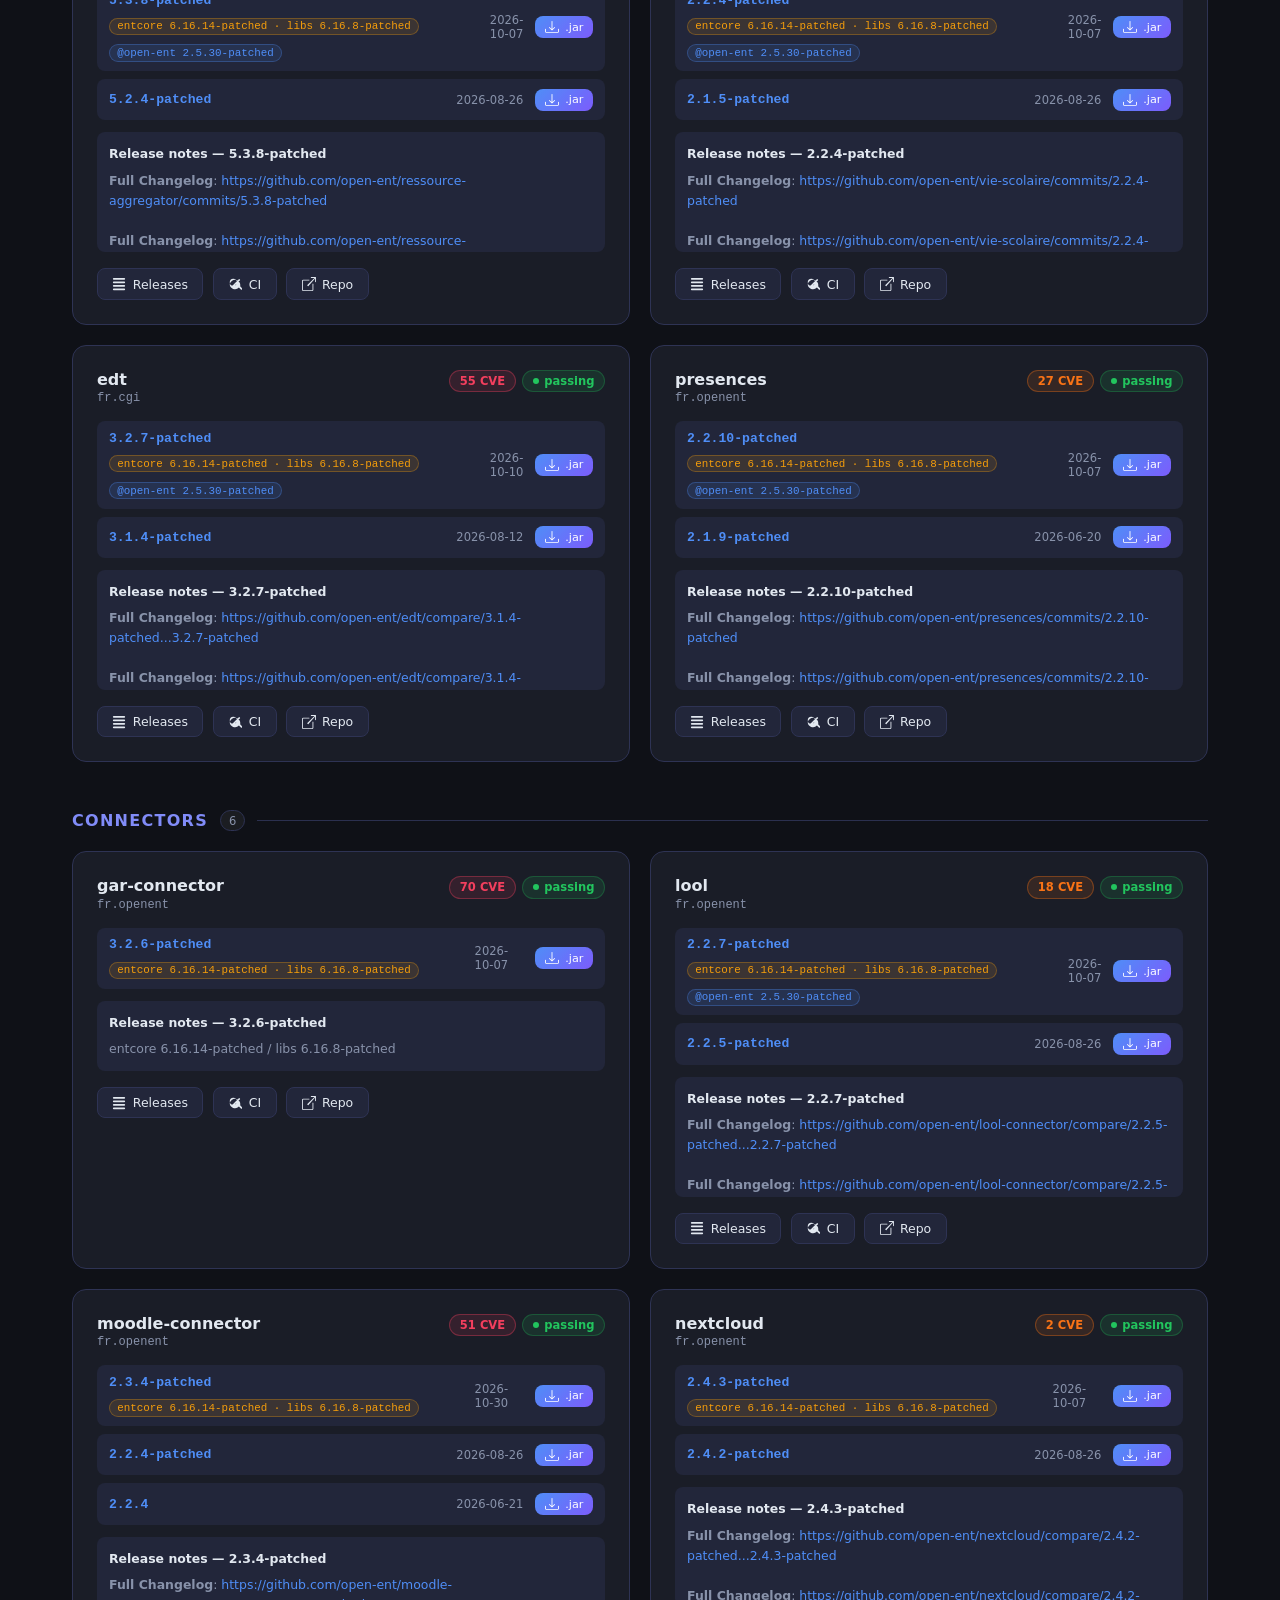
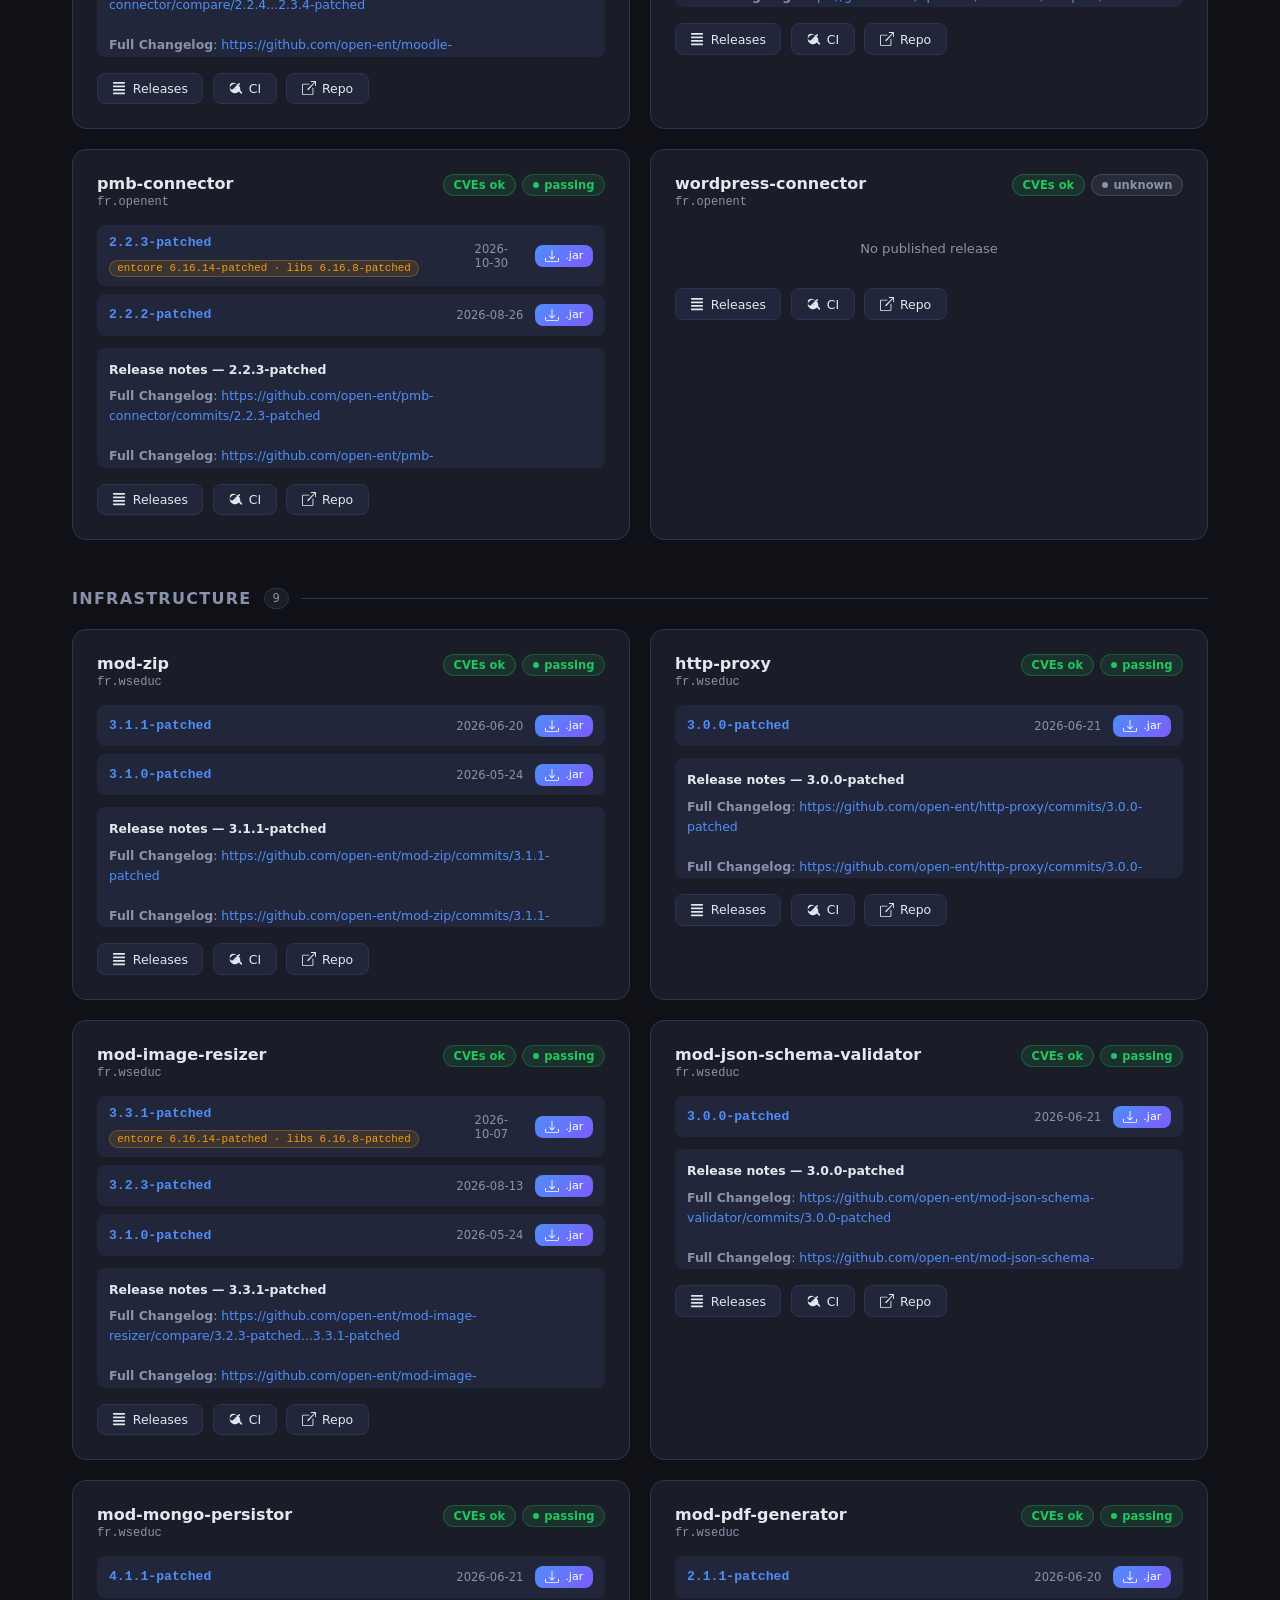
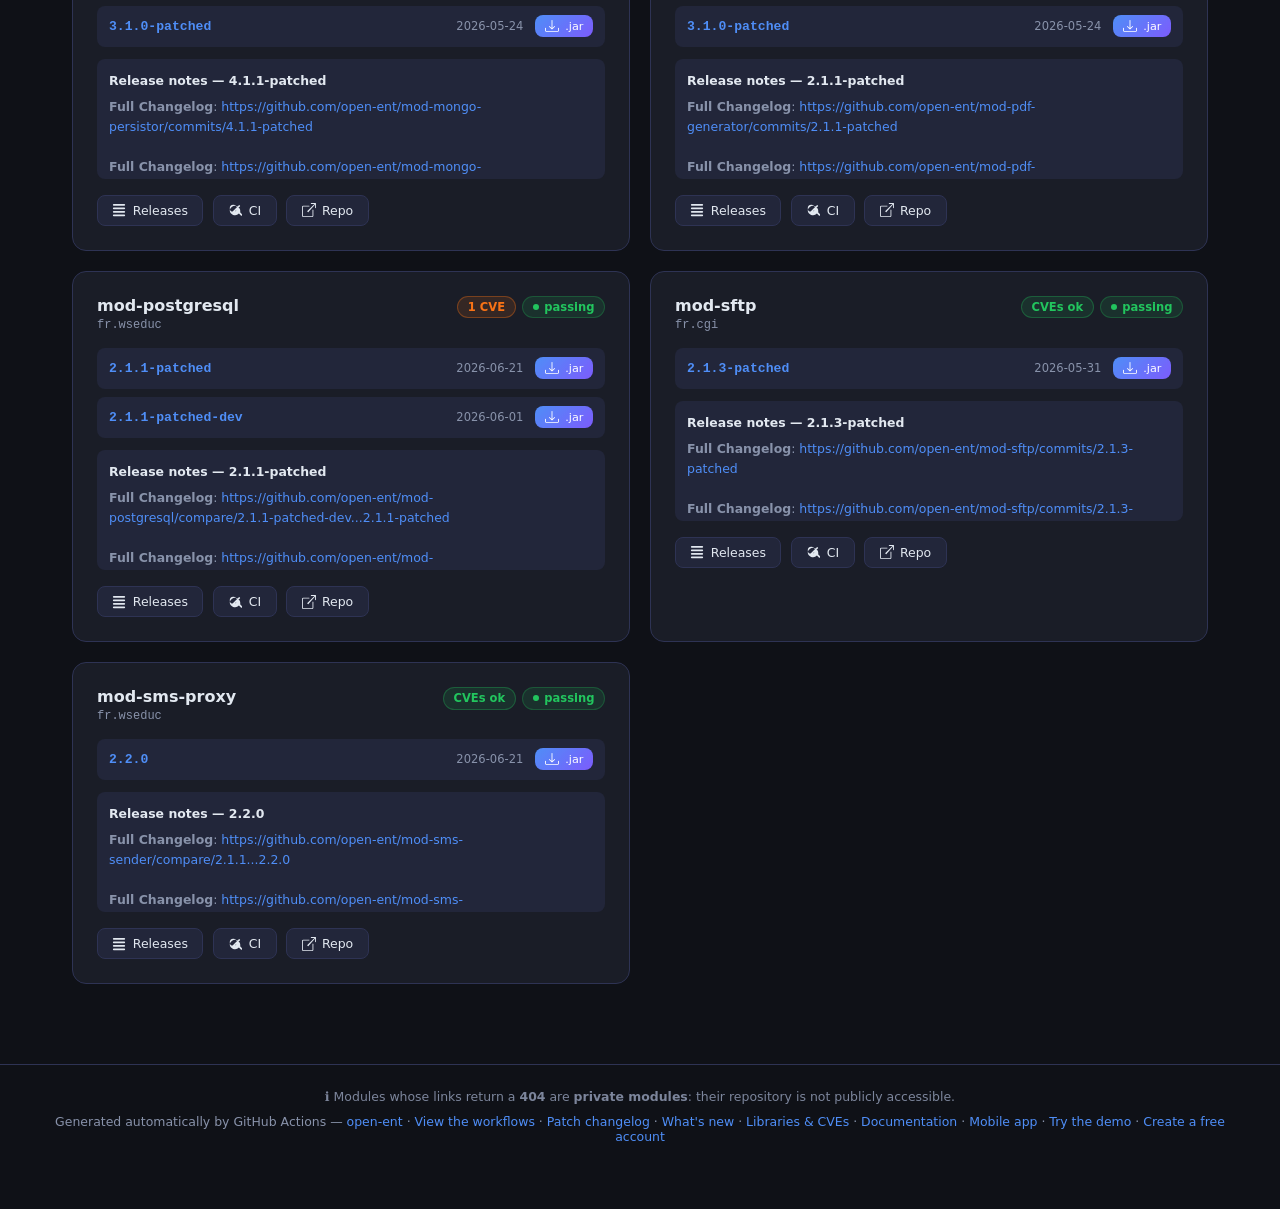
==== commit 8e1a34f9: "feat: liens doc/démo/inscription et voyant des builds en cours - En-tête et pied de page : documenta" ====
--- a/index.html
+++ b/index.html
@@ -73,6 +73,28 @@
     .meta-chip svg { width: 13px; height: 13px; }
     a.meta-chip { text-decoration: none; transition: border-color 0.15s, color 0.15s; }
     a.meta-chip:hover { border-color: var(--accent); color: var(--text); }
+    .meta-chip-cta { color: var(--text); border-color: rgba(79,142,247,0.45); background: rgba(79,142,247,0.12); }
+    .meta-chip-building { color: #38bdf8; border-color: rgba(56,189,248,0.4); background: rgba(56,189,248,0.08); }
+    .meta-chip[hidden] { display: none; }
+
+    /* BUILD EN COURS : voyant clignotant */
+    @keyframes build-blink {
+      0%, 100% { opacity: 1; box-shadow: 0 0 0 0 rgba(56,189,248,0.6); }
+      50%      { opacity: 0.35; box-shadow: 0 0 0 4px rgba(56,189,248,0); }
+    }
+    @keyframes build-blink-svg { 0%, 100% { opacity: 1; } 50% { opacity: 0.2; } }
+    .build-dot {
+      width: 8px; height: 8px; border-radius: 50%; background: #38bdf8;
+      animation: build-blink 1.1s ease-in-out infinite;
+    }
+    .badge-building { background: rgba(56,189,248,0.12); color: #38bdf8; border: 1px solid rgba(56,189,248,0.35); text-decoration: none; }
+    .badge-building .badge-dot { animation: build-blink 1.1s ease-in-out infinite; }
+    .badge-queued { background: rgba(245,158,11,0.12); color: var(--yellow); border: 1px solid rgba(245,158,11,0.3); text-decoration: none; }
+    .card-building { border-color: rgba(56,189,248,0.45); }
+    .arch-building { animation: build-blink-svg 1.1s ease-in-out infinite; }
+    @media (prefers-reduced-motion: reduce) {
+      .build-dot, .badge-building .badge-dot, .arch-building { animation: none; }
+    }
 
     /* MAIN */
     main {
@@ -354,6 +376,26 @@
         <svg viewBox="0 0 16 16" fill="currentColor"><path d="M8 0l6 2.5v4.6c0 3.9-2.6 7.4-6 8.9-3.4-1.5-6-5-6-8.9V2.5L8 0zm0 1.6L3.5 3.5v3.6c0 3 1.9 5.8 4.5 7.1 2.6-1.3 4.5-4.1 4.5-7.1V3.5L8 1.6z"/></svg>
         <span id="cve-chip-text" data-i18n="nav.security">Librairies &amp; CVE</span>
       </a>
+      <a class="meta-chip" href="https://doc.tech.fr/open-ent-dev/" target="_blank" rel="noopener" title="Documentation fonctionnelle et technique d’Open-ENT" data-i18n-title="index.tipDocs">
+        <svg viewBox="0 0 16 16" fill="currentColor"><path d="M1 2.8C2.6 2 4.8 1.8 7.5 2.8v11.4C4.8 13.2 2.6 13.4 1 14.2V2.8zm14 0v11.4c-1.6-.8-3.8-1-6.5 0V2.8c2.7-1 4.9-.8 6.5 0z"/></svg>
+        <span data-i18n="nav.docs">Documentation</span>
+      </a>
+      <a class="meta-chip" href="https://www.ent-scolaire.fr/discover#mobile" target="_blank" rel="noopener" title="Découvrir l’application mobile Open-ENT" data-i18n-title="index.tipMobile">
+        <svg viewBox="0 0 16 16" fill="currentColor"><path d="M4.5 0h7A1.5 1.5 0 0113 1.5v13a1.5 1.5 0 01-1.5 1.5h-7A1.5 1.5 0 013 14.5v-13A1.5 1.5 0 014.5 0zM4.5 1a.5.5 0 00-.5.5V13h8V1.5a.5.5 0 00-.5-.5h-7zM8 13.6a.7.7 0 100 1.4.7.7 0 000-1.4z"/></svg>
+        <span data-i18n="nav.mobile">Application mobile</span>
+      </a>
+      <a class="meta-chip meta-chip-cta" href="https://www.ent-scolaire.fr/discover#tester" target="_blank" rel="noopener" title="Recevoir un accès de découverte à la plateforme de démonstration" data-i18n-title="index.tipDemo">
+        <svg viewBox="0 0 16 16" fill="currentColor"><path d="M8 16A8 8 0 108 0a8 8 0 000 16zM6.5 4.8v6.4L11.6 8 6.5 4.8z"/></svg>
+        <span data-i18n="nav.demo">Essayer la démo</span>
+      </a>
+      <a class="meta-chip meta-chip-cta register-link" href="https://www.ent-scolaire.fr/dashboard/register?lang=en" target="_blank" rel="noopener" title="Créer un compte sur la plateforme de démonstration ent-scolaire.fr" data-i18n-title="index.tipRegister">
+        <svg viewBox="0 0 16 16" fill="currentColor"><path d="M6 8a3 3 0 100-6 3 3 0 000 6zm-5 6s-1 0-1-1 1-4 6-4 6 3 6 4-1 1-1 1H1zM13.5 5a.5.5 0 01.5.5V7h1.5a.5.5 0 010 1H14v1.5a.5.5 0 01-1 0V8h-1.5a.5.5 0 010-1H13V5.5a.5.5 0 01.5-.5z"/></svg>
+        <span data-i18n="nav.register">Créer un compte gratuit</span>
+      </a>
+      <span class="meta-chip meta-chip-building" id="builds-chip" hidden>
+        <span class="build-dot"></span>
+        <span id="builds-chip-text"></span>
+      </span>
       <span data-lang-switch style="margin-left:auto;align-self:center;"></span>
     </div>
   </div>
@@ -378,7 +420,11 @@
   <a href="https://github.com/open-ent/open-ent.github.io/actions" target="_blank" data-i18n="index.footerWorkflows">Voir les workflows</a> ·
   <a href="./changelog.html" data-i18n="nav.changelog">Changelog des patchs</a> ·
   <a href="./updates.html" data-i18n="nav.updates">Nouveautés</a> ·
-  <a href="./security.html" data-i18n="nav.security">Librairies &amp; CVE</a>
+  <a href="./security.html" data-i18n="nav.security">Librairies &amp; CVE</a> ·
+  <a href="https://doc.tech.fr/open-ent-dev/" target="_blank" rel="noopener" data-i18n="nav.docs">Documentation</a> ·
+  <a href="https://www.ent-scolaire.fr/discover#mobile" target="_blank" rel="noopener" data-i18n="nav.mobile">Application mobile</a> ·
+  <a href="https://www.ent-scolaire.fr/discover#tester" target="_blank" rel="noopener" data-i18n="nav.demo">Essayer la démo</a> ·
+  <a class="register-link" href="https://www.ent-scolaire.fr/dashboard/register?lang=en" target="_blank" rel="noopener" data-i18n="nav.register">Créer un compte gratuit</a>
 </footer>
 
 <script>
@@ -404,6 +450,48 @@
       renderCveChip();
     })
     .catch(() => {});
+
+  // Builds en cours (builds.yml, toutes les 5 min), indexés par dépôt.
+  let BUILDS = {};
+  // Au-delà, un run « en cours » vient d'un builds.json qui n'est plus rafraîchi.
+  const BUILD_STALE_MS = 3 * 3600 * 1000;
+
+  function repoOf(mod) { return (mod.repo_url || '').replace('https://github.com/', ''); }
+
+  function renderBuildsChip() {
+    const n = Object.keys(BUILDS).length;
+    const chip = document.getElementById('builds-chip');
+    chip.hidden = n === 0;
+    document.getElementById('builds-chip-text').textContent = t('index.buildsChip', { n });
+  }
+
+  function loadBuilds() {
+    return fetch('./data/builds.json', { cache: 'no-cache' })
+      .then(r => r.ok ? r.json() : null)
+      .then(data => {
+        const next = {};
+        const now = Date.now();
+        for (const b of (data && data.builds) || []) {
+          if (now - new Date(b.started_at).getTime() > BUILD_STALE_MS) continue;
+          // Plusieurs runs sur un dépôt : un run démarré l'emporte sur un run en attente.
+          const cur = next[b.repo];
+          if (!cur || (cur.status !== 'in_progress' && b.status === 'in_progress')) next[b.repo] = b;
+        }
+        const changed = JSON.stringify(next) !== JSON.stringify(BUILDS);
+        BUILDS = next;
+        renderBuildsChip();
+        if (changed && MODULES.length) { renderArchitecture(MODULES); renderAll(); }
+      })
+      .catch(() => {});
+  }
+  loadBuilds();
+  setInterval(() => { if (!document.hidden) loadBuilds(); }, 30000);
+
+  function renderRegisterLinks() {
+    for (const a of document.querySelectorAll('.register-link'))
+      a.href = `https://www.ent-scolaire.fr/dashboard/register?lang=${I18N.lang}`;
+  }
+  renderRegisterLinks();
 
   let GENERATED_AT = '', GENERATED_AT_ISO = '';
 
@@ -440,6 +528,8 @@
 
   // Le contenu rendu en JS est rejoué après I18N.apply() au changement de langue.
   I18N.onChange(() => {
+    renderRegisterLinks();
+    renderBuildsChip();
     if (!MODULES.length) return;
     renderMeta();
     renderCveChip();
@@ -474,7 +564,9 @@
           <title>${m.group_id} / ${m.name} ${t('index.archDetail')}</title>
           <rect x="${cx}" y="${cy}" width="${CW}" height="${CH}" rx="5"
                 fill="#0d0f18" stroke="#2e3354" stroke-width="1"/>
-          <circle cx="${cx+10}" cy="${cy+13}" r="3.5" fill="${dotColor(m.ci_status)}"/>
+          ${BUILDS[repoOf(m)]
+            ? (q => `<circle class="arch-building" cx="${cx+10}" cy="${cy+13}" r="4" fill="${q ? '#f59e0b' : '#38bdf8'}"><title>${t(q ? 'index.queued' : 'index.building')}</title></circle>`)(BUILDS[repoOf(m)].status !== 'in_progress')
+            : `<circle cx="${cx+10}" cy="${cy+13}" r="3.5" fill="${dotColor(m.ci_status)}"/>`}
           <text x="${cx+20}" y="${cy+17}" font-size="10.5" fill="#c4cde0"
                 font-family="ui-monospace,SFMono-Regular,'SF Mono','Fira Code',monospace">${name}</text>
         </a>`;
@@ -572,8 +664,19 @@
     return `<span class="badge badge-unknown"><span class="badge-dot"></span>unknown</span>`;
   }
 
+  function buildBadge(mod) {
+    const b = BUILDS[repoOf(mod)];
+    if (!b) return '';
+    const queued = b.status !== 'in_progress';
+    const title = t('index.buildTitle', {
+      workflow: b.workflow, branch: b.branch,
+      time: new Date(b.started_at).toLocaleTimeString(I18N.locale, { hour: '2-digit', minute: '2-digit' }),
+    });
+    return `<a class="badge ${queued ? 'badge-queued' : 'badge-building'}" href="${b.url}" target="_blank" rel="noopener" title="${title}"><span class="badge-dot"></span>${t(queued ? 'index.queued' : 'index.building')}</a>`;
+  }
+
   function cveBadge(mod) {
-    const sec = SECURITY[(mod.repo_url || '').replace('https://github.com/', '')];
+    const sec = SECURITY[repoOf(mod)];
     if (!sec) return '';
     const c = sec.counts, hot = c.critical + c.high;
     const cls = c.critical ? 'cve-critical' : c.high ? 'cve-high' : 'cve-ok';
@@ -631,13 +734,13 @@
       : '';
 
     return `
-      <div id="module-${mod.name}" class="card${cardClass ? ' card-' + cardClass : ''}">
+      <div id="module-${mod.name}" class="card${cardClass ? ' card-' + cardClass : ''}${BUILDS[repoOf(mod)] ? ' card-building' : ''}">
         <div class="card-header">
           <div>
             <div class="card-title">${mod.name}</div>
             <div class="card-group">${mod.group_id || ''}</div>
           </div>
-          <div class="card-badges">${cveBadge(mod)}${statusBadge(mod.ci_status)}</div>
+          <div class="card-badges">${buildBadge(mod)}${cveBadge(mod)}${statusBadge(mod.ci_status)}</div>
         </div>
         ${descHtml}
         ${techHtml}
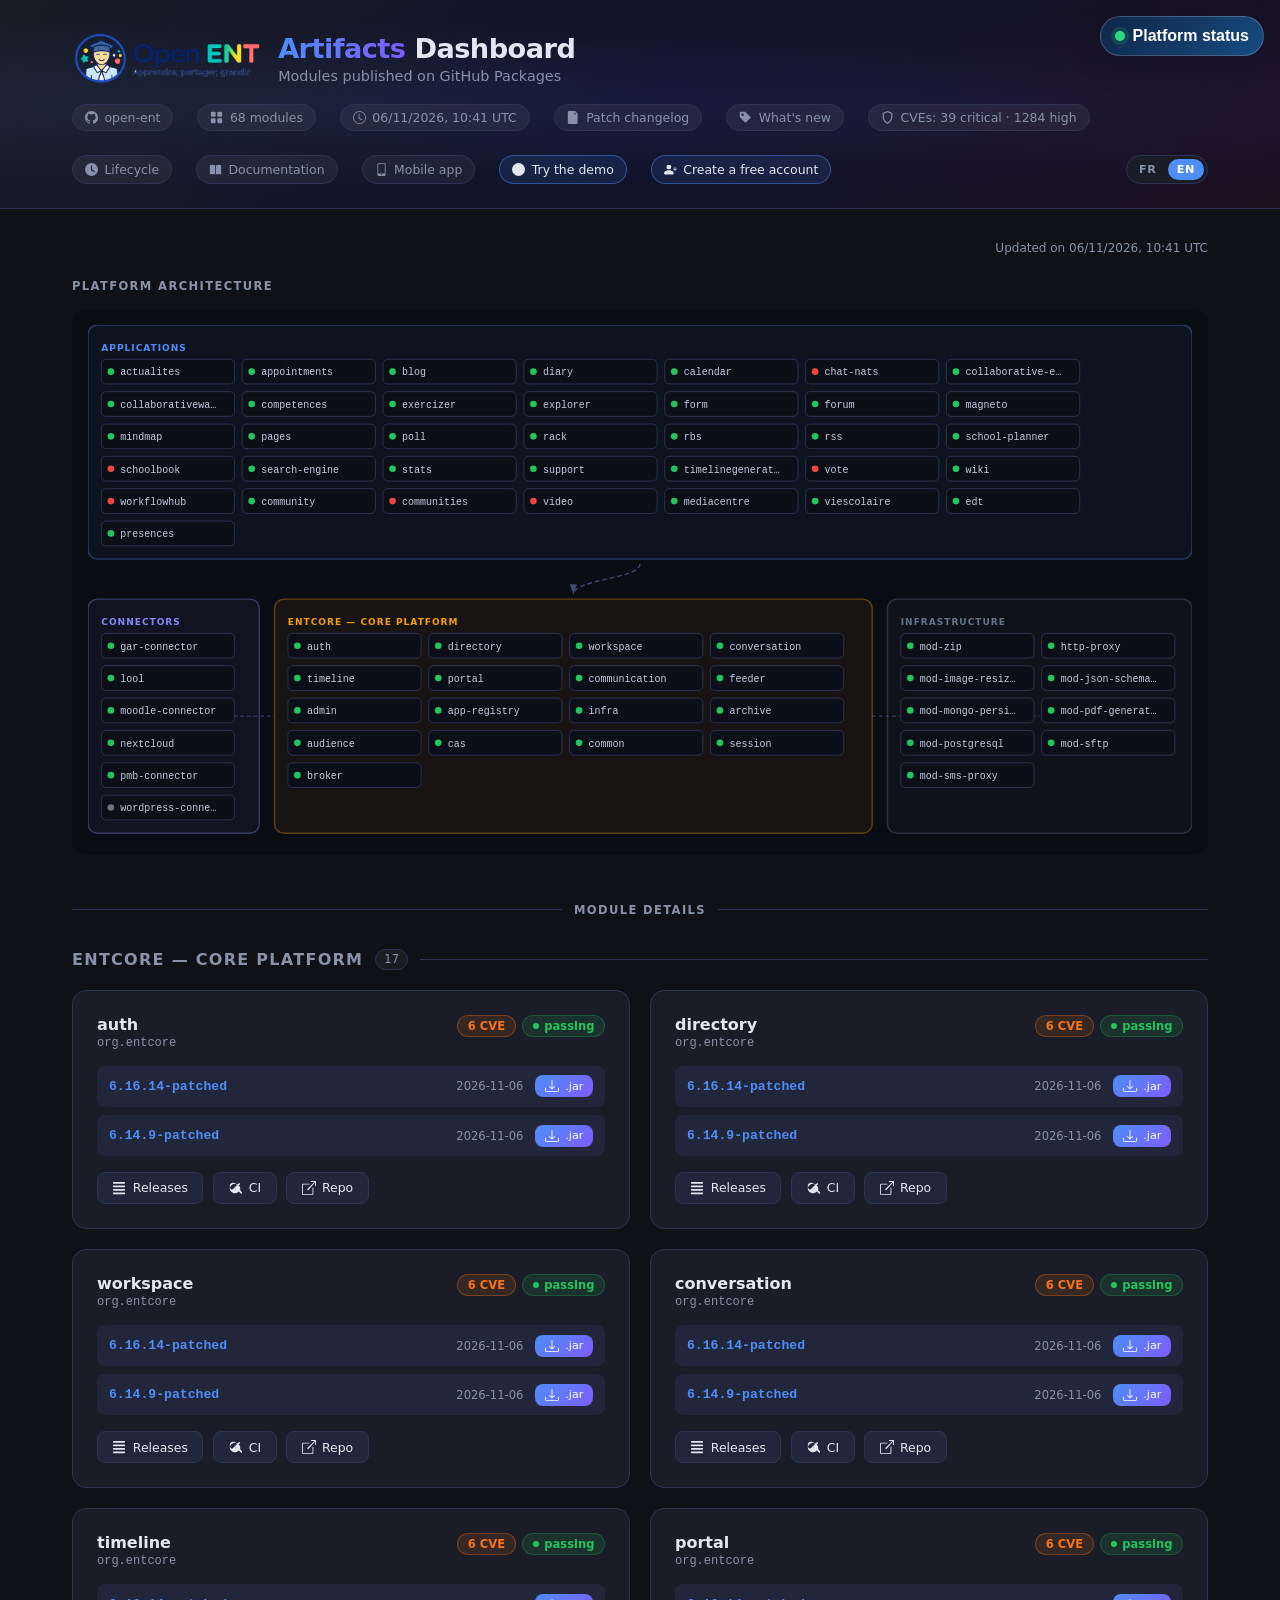
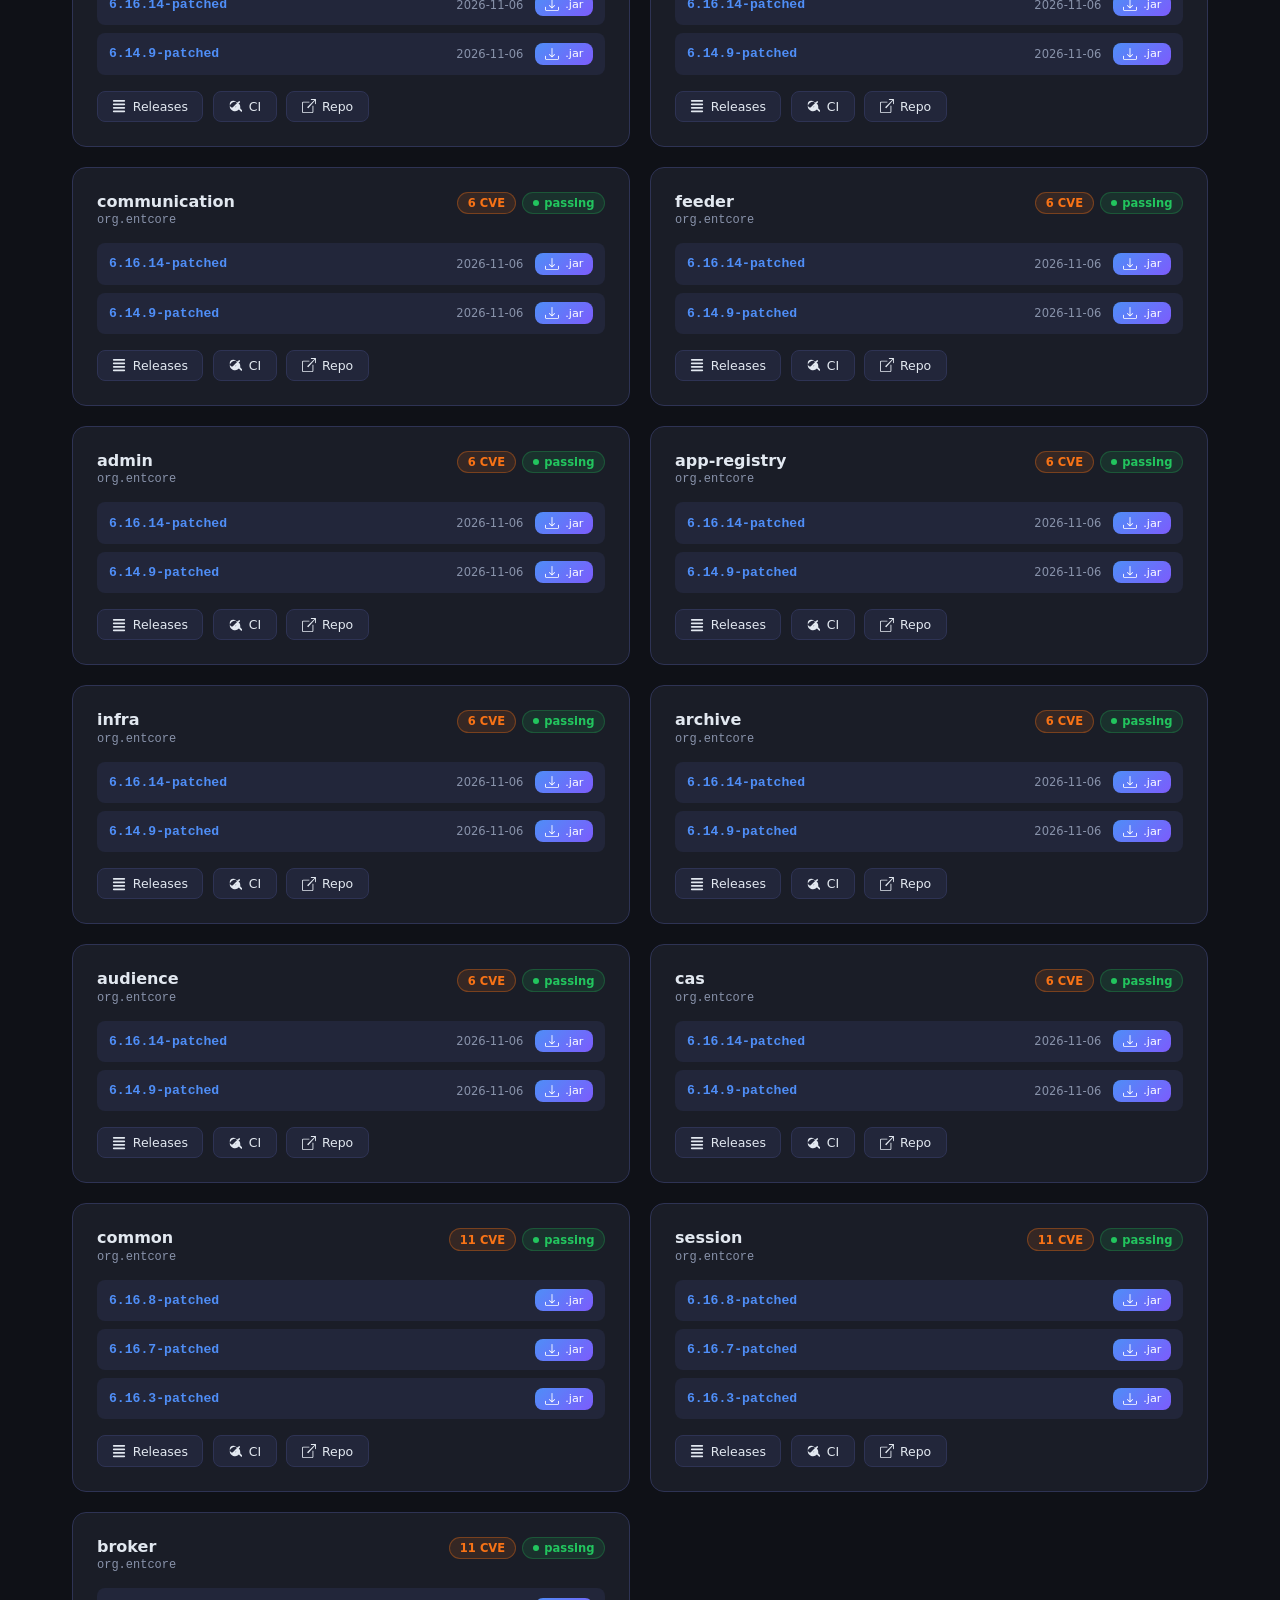
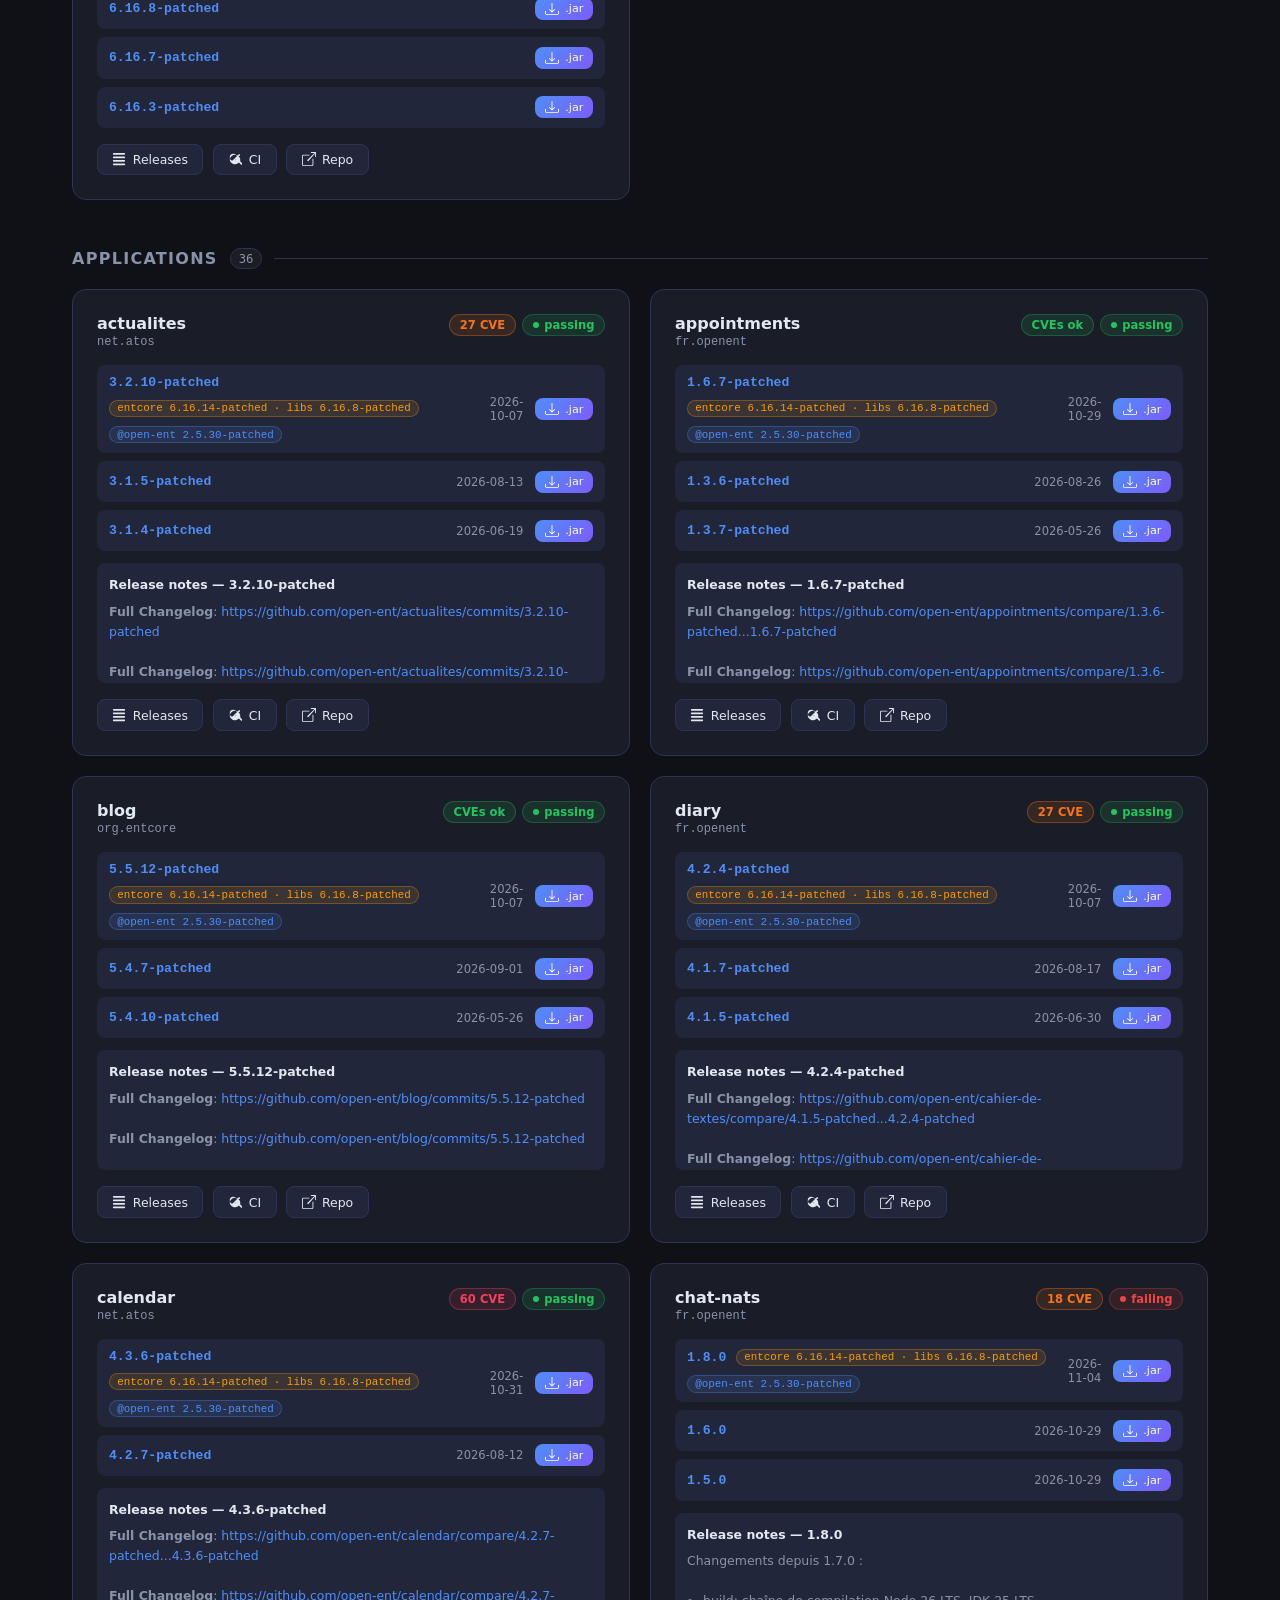
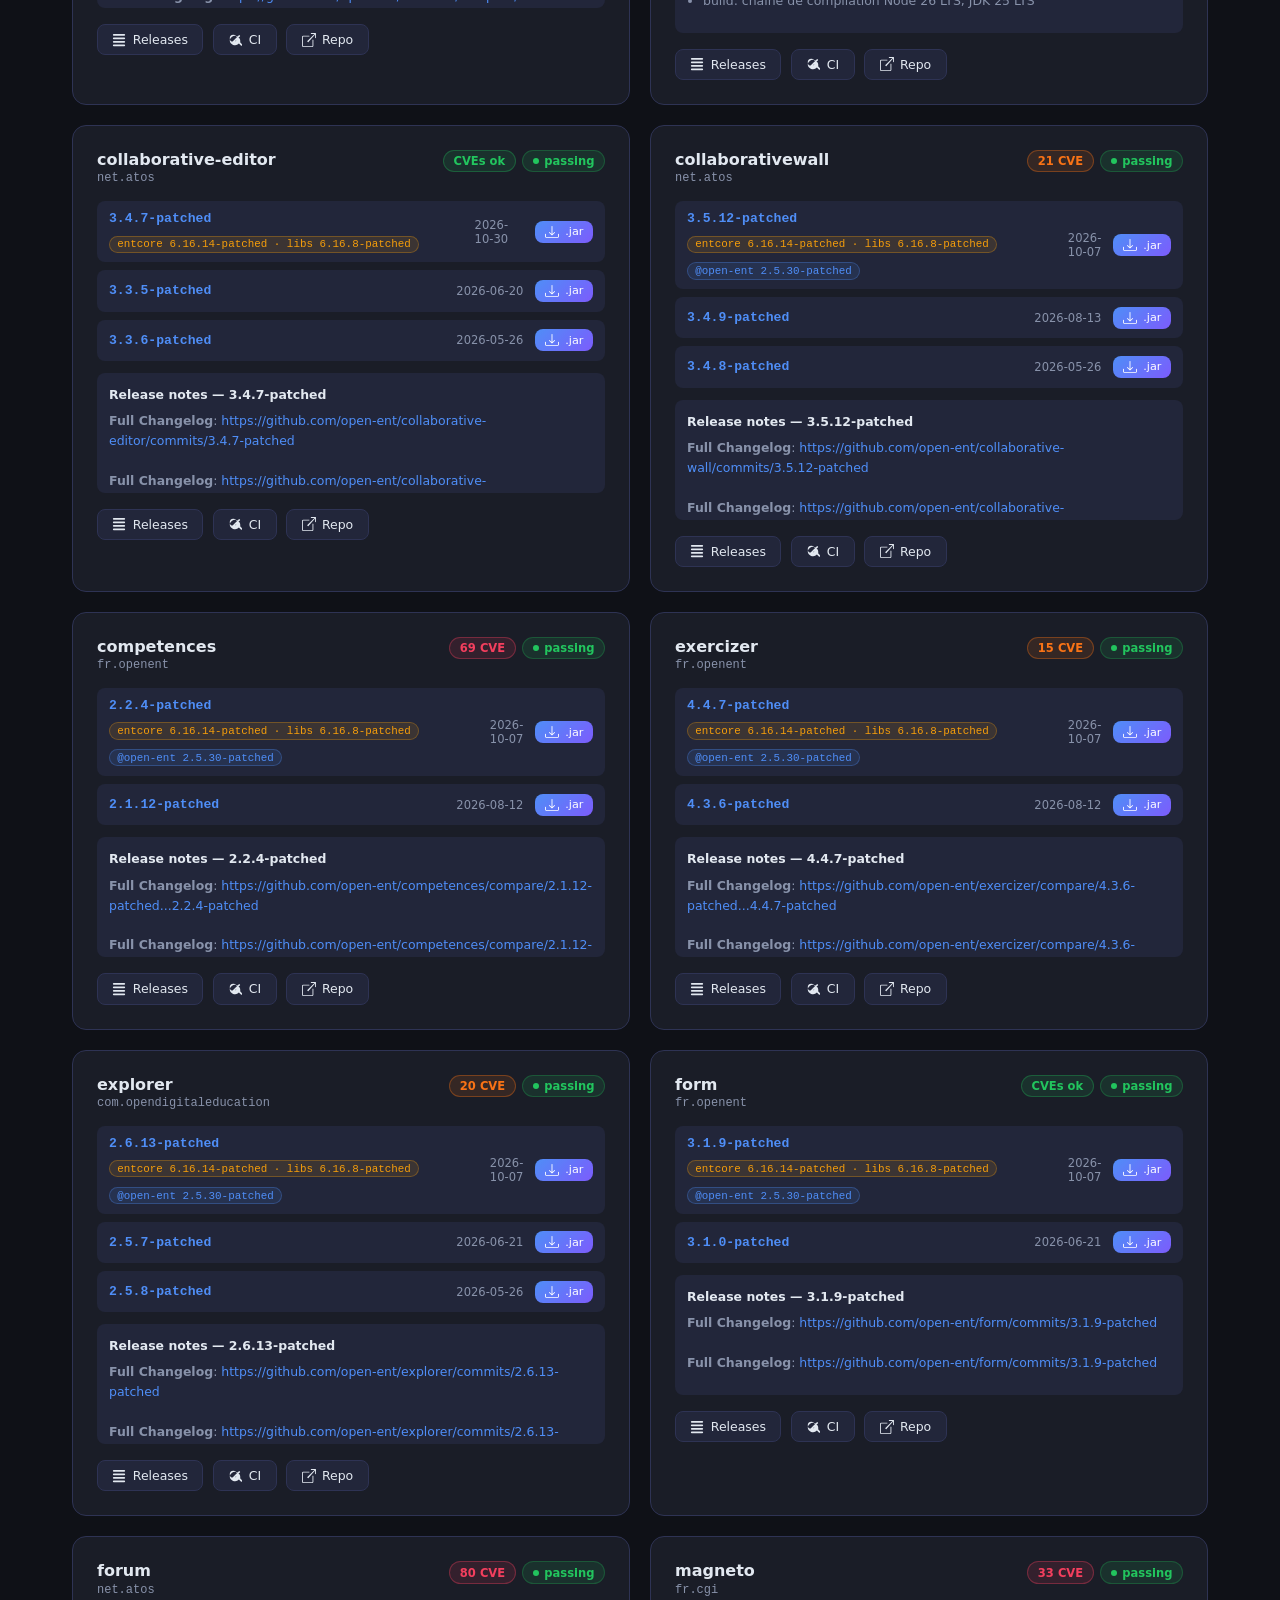
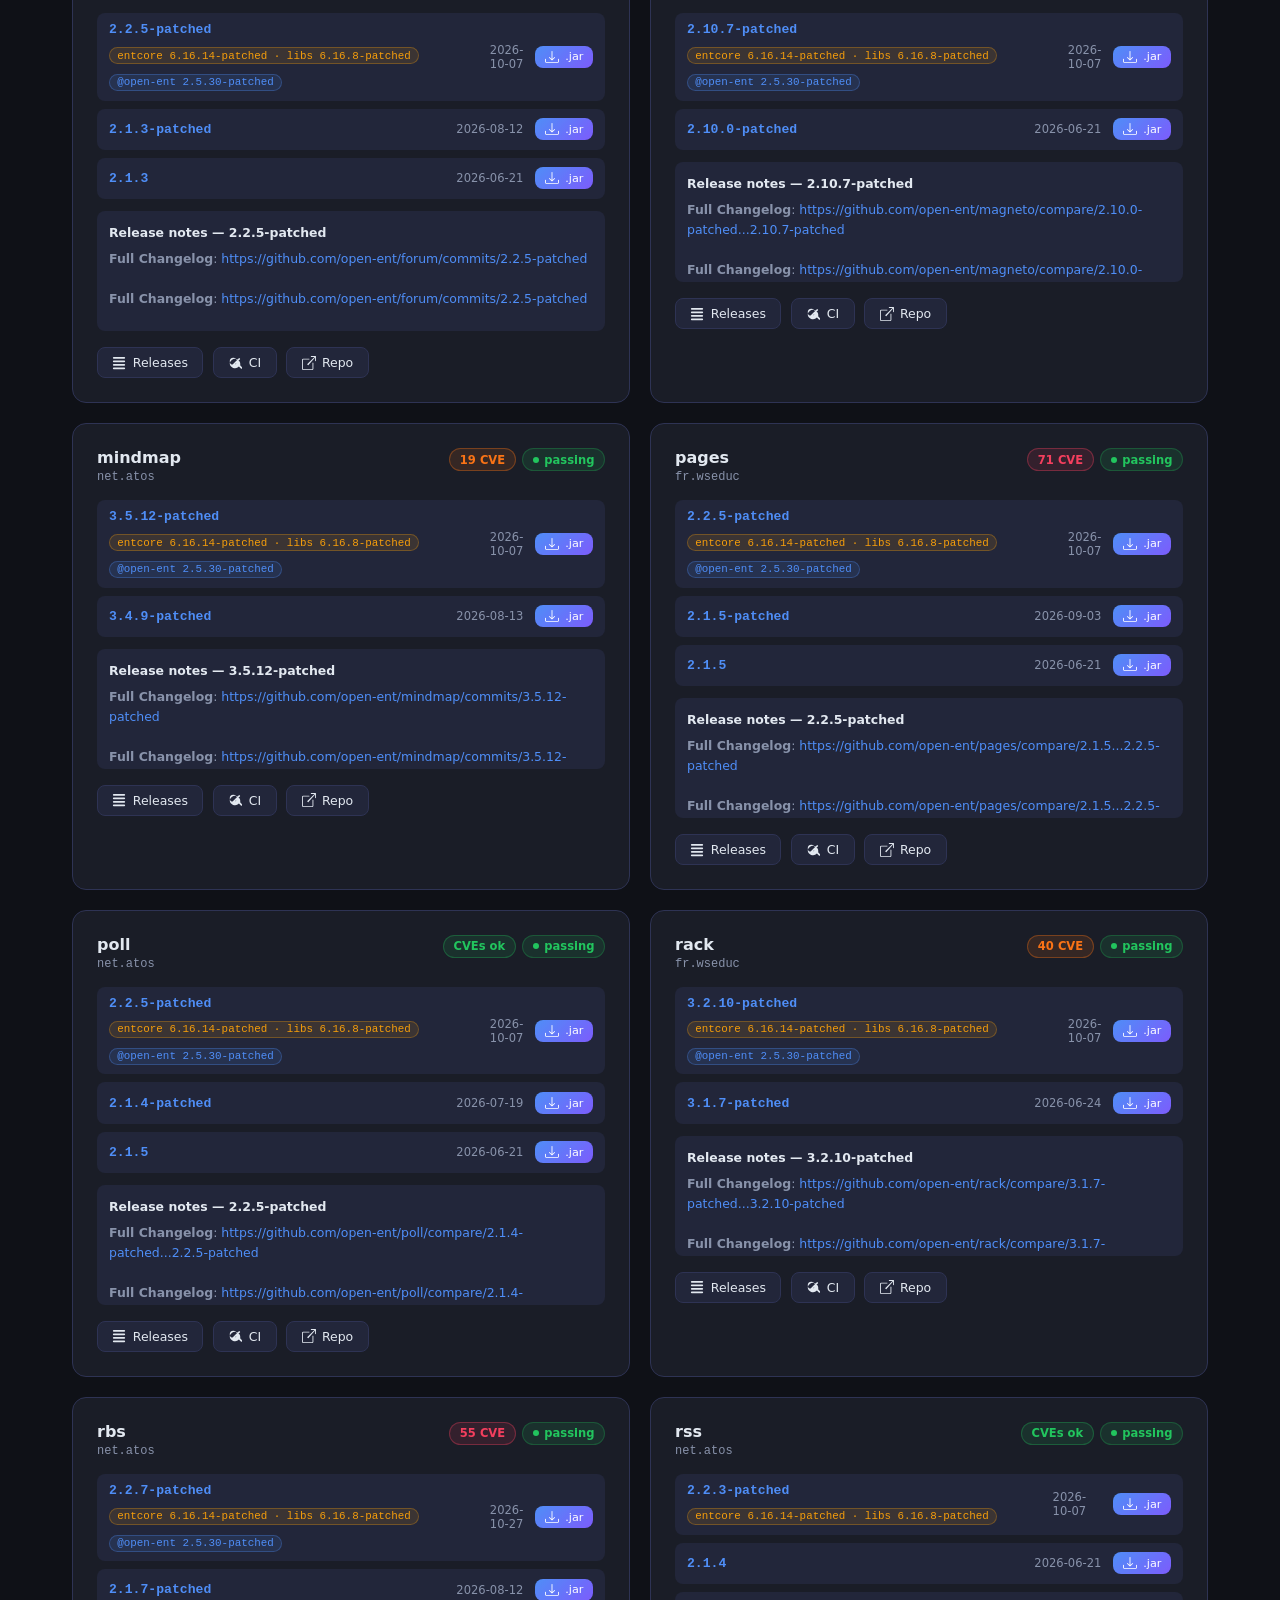
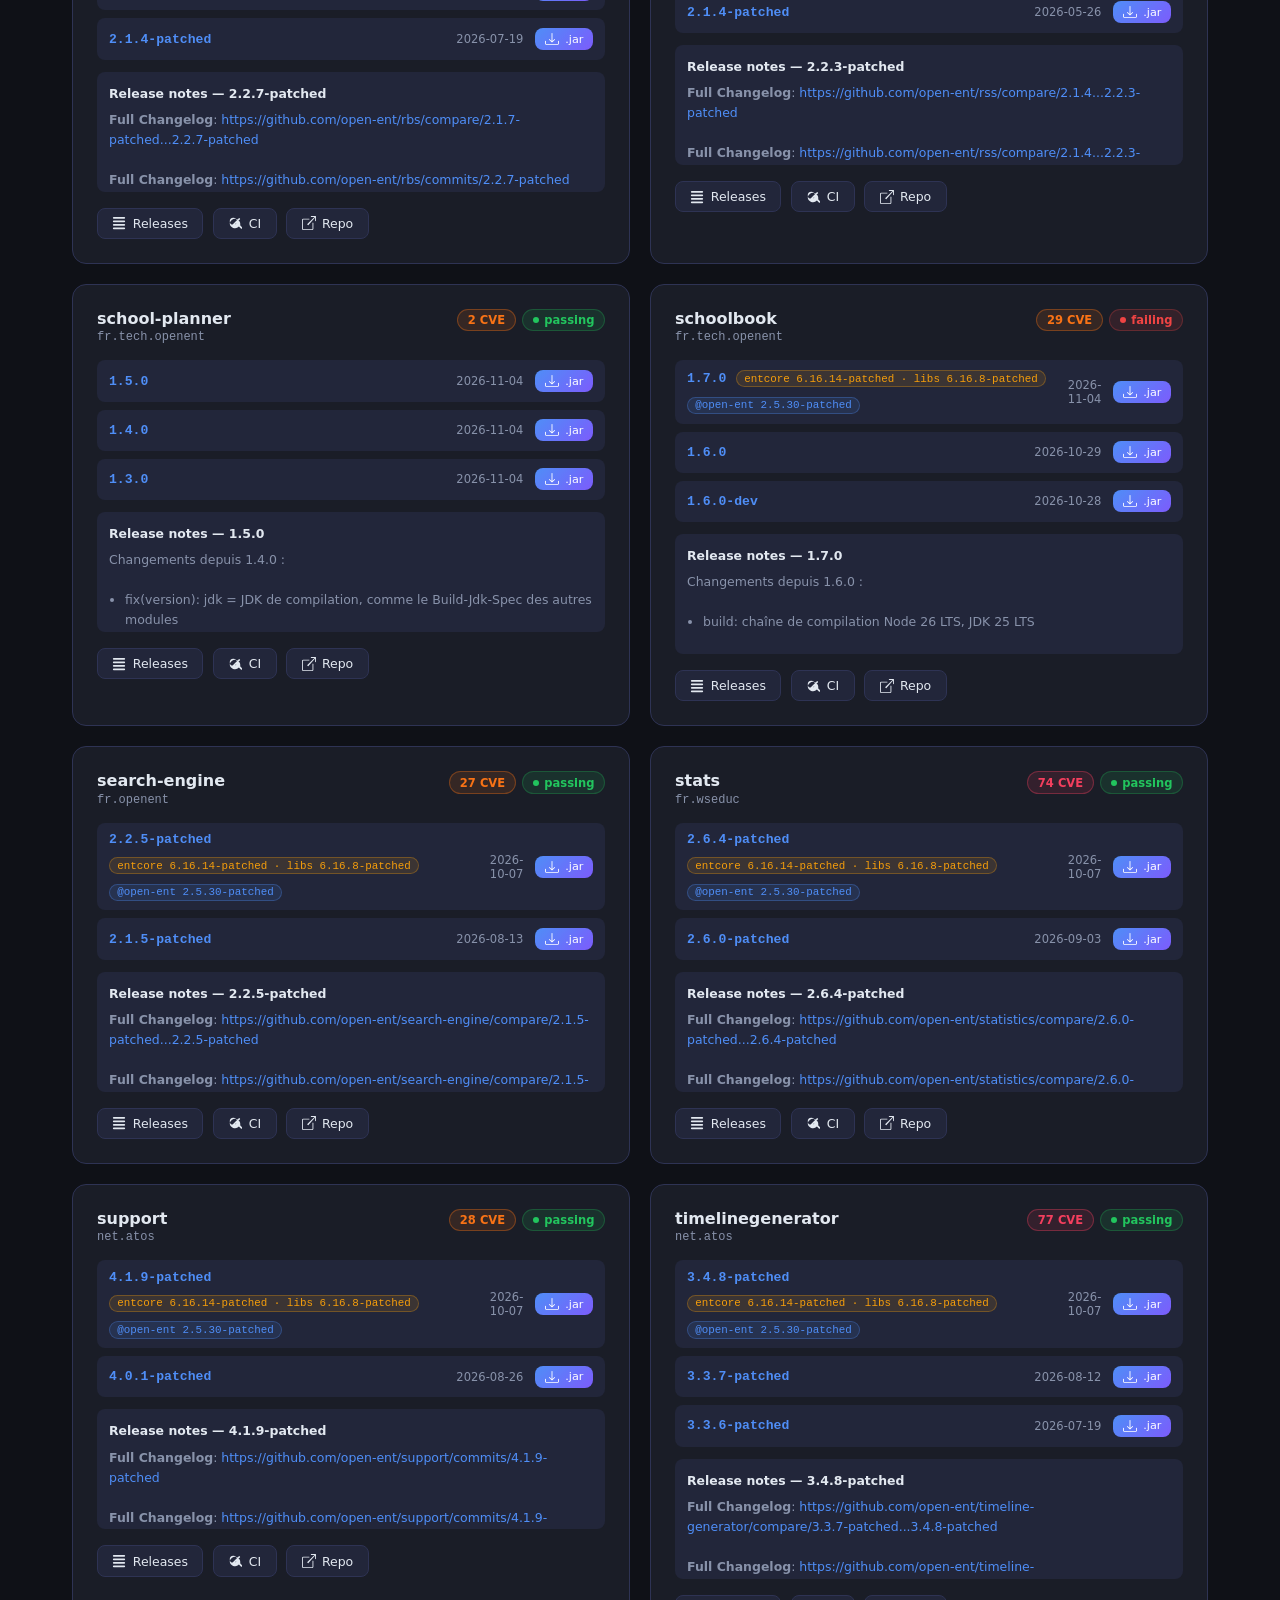
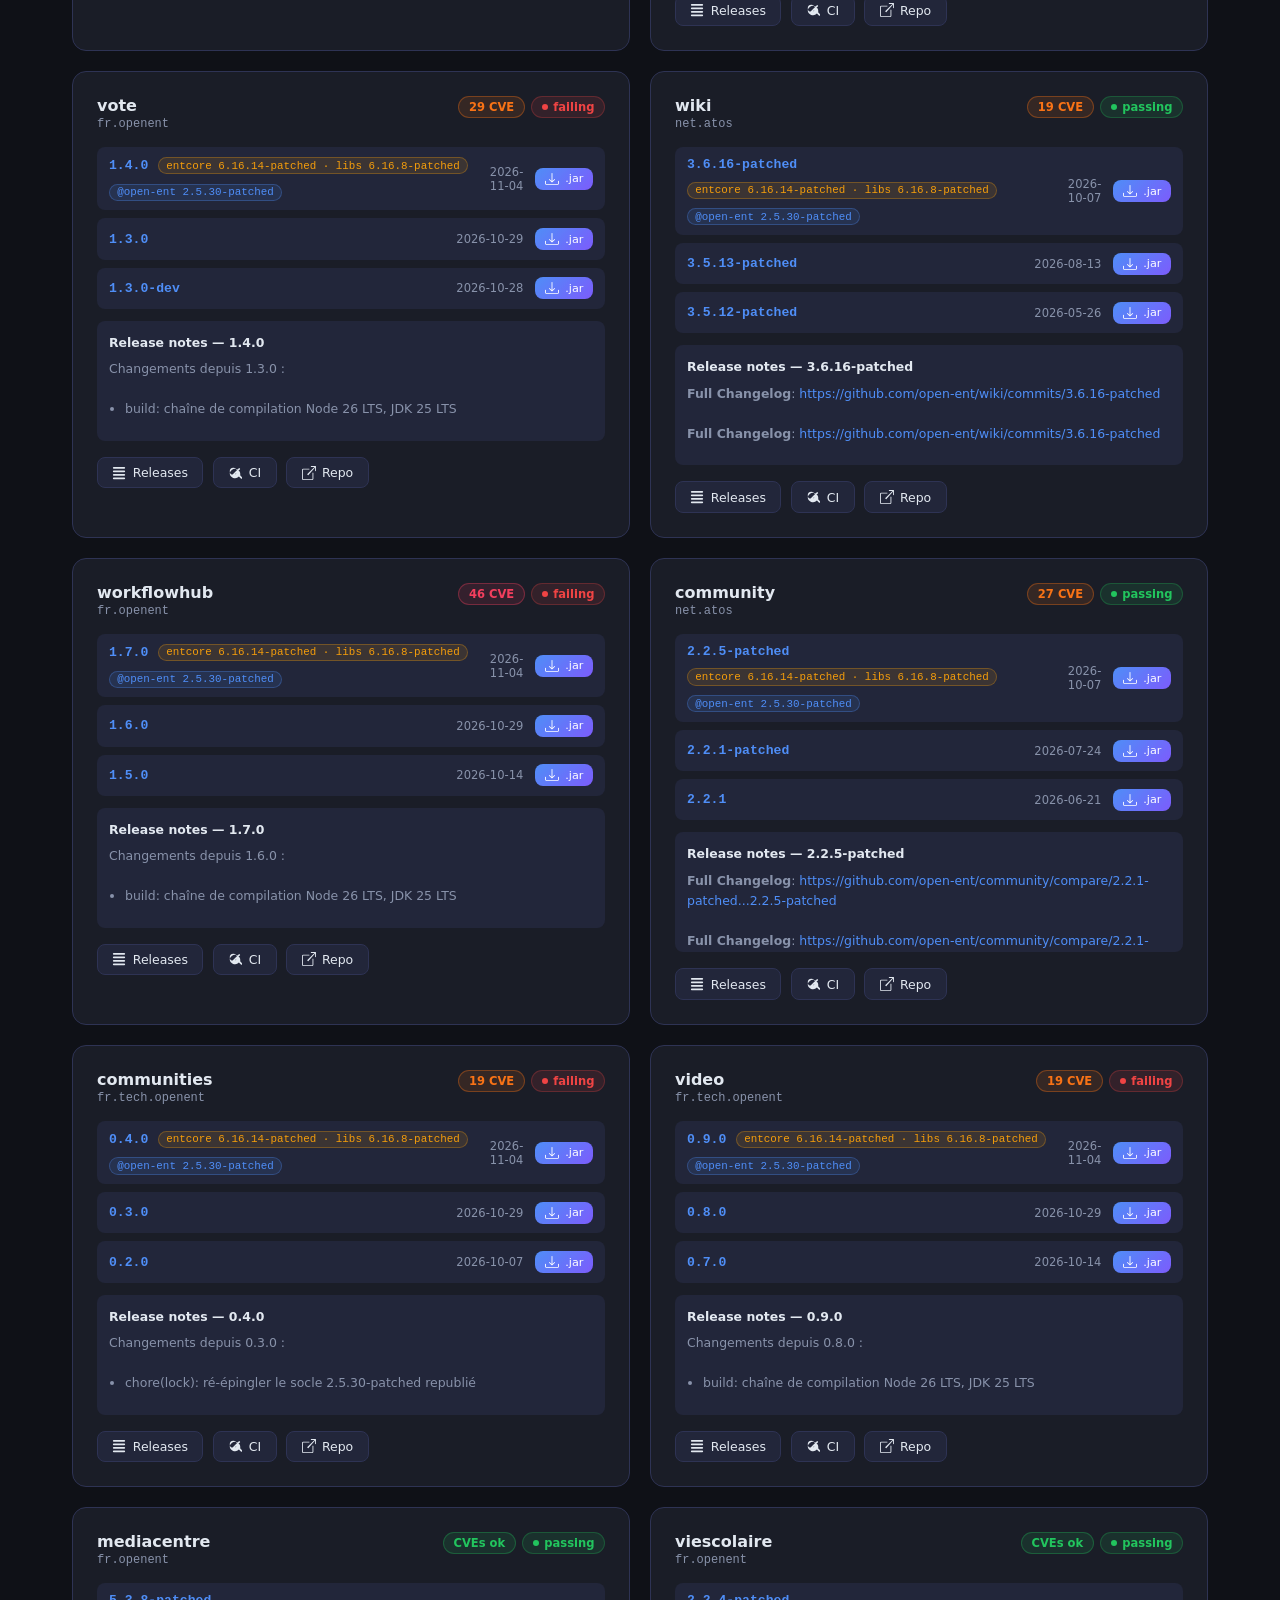
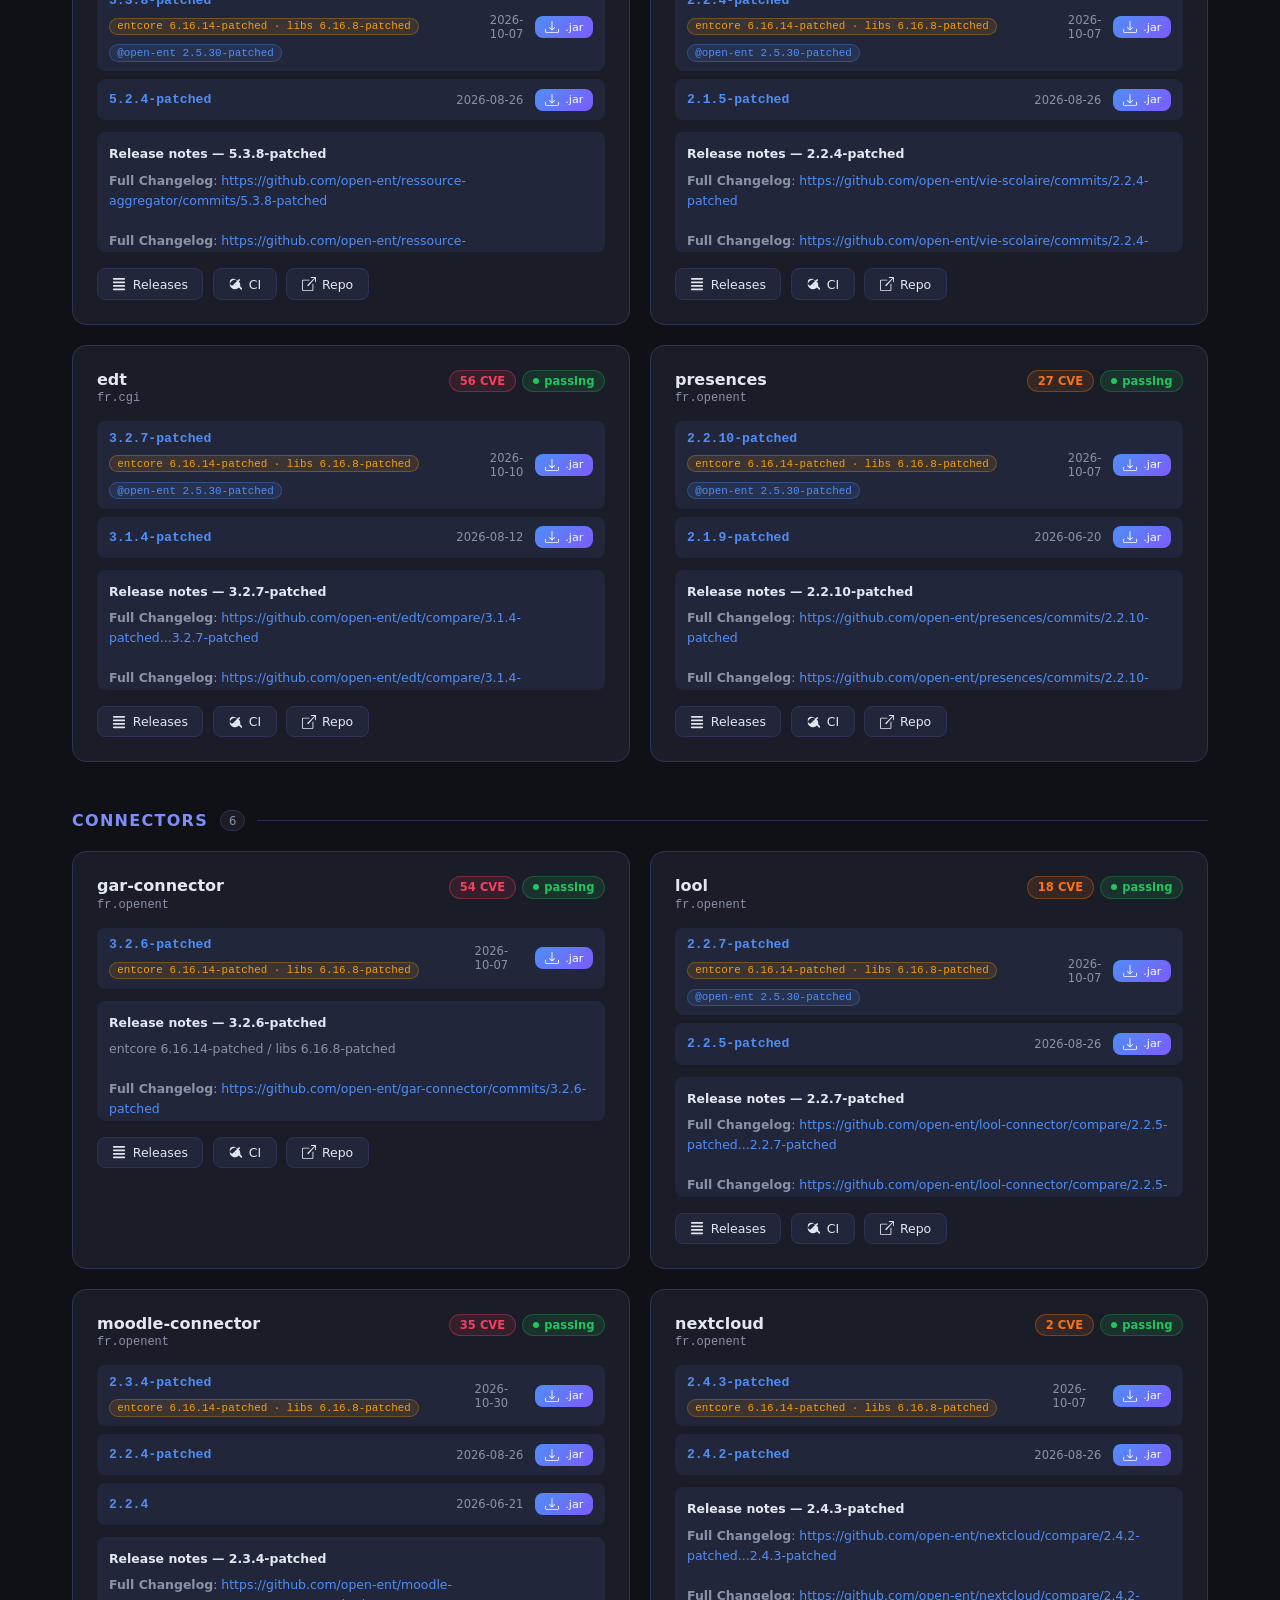
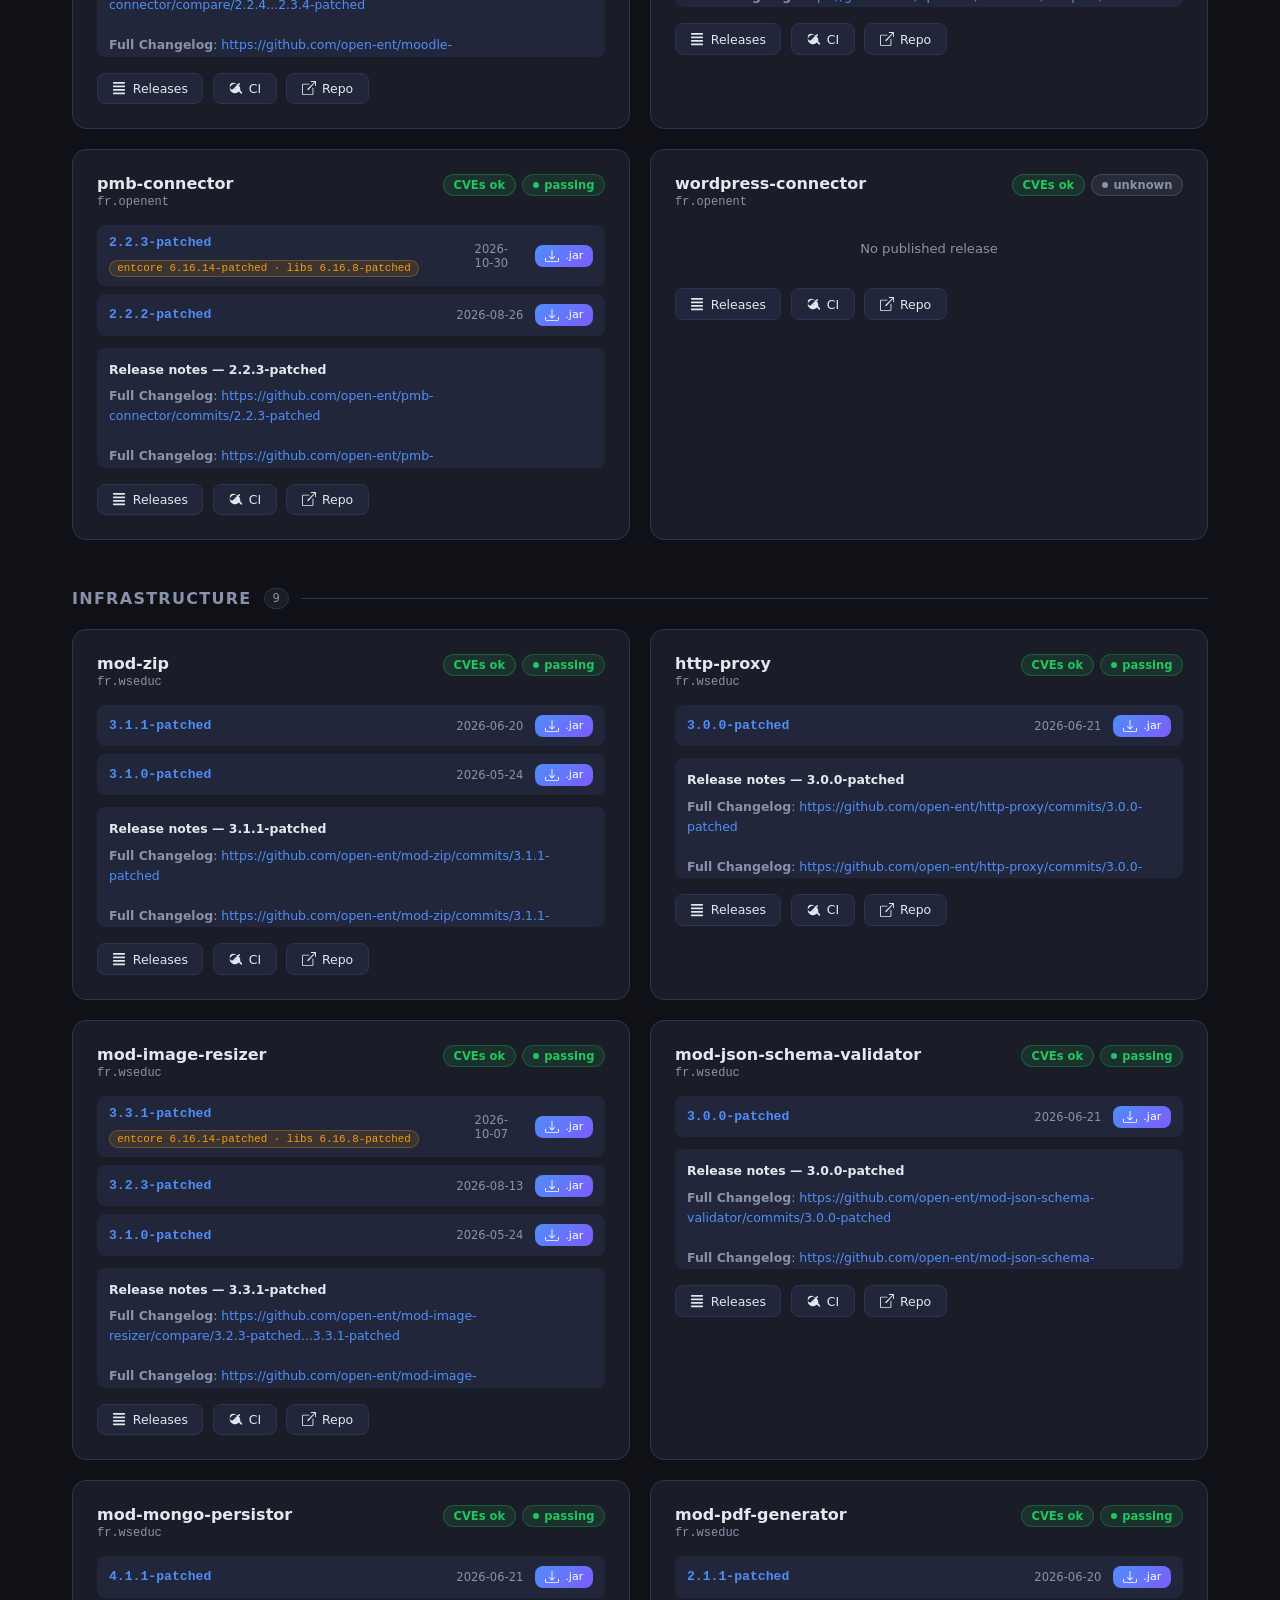
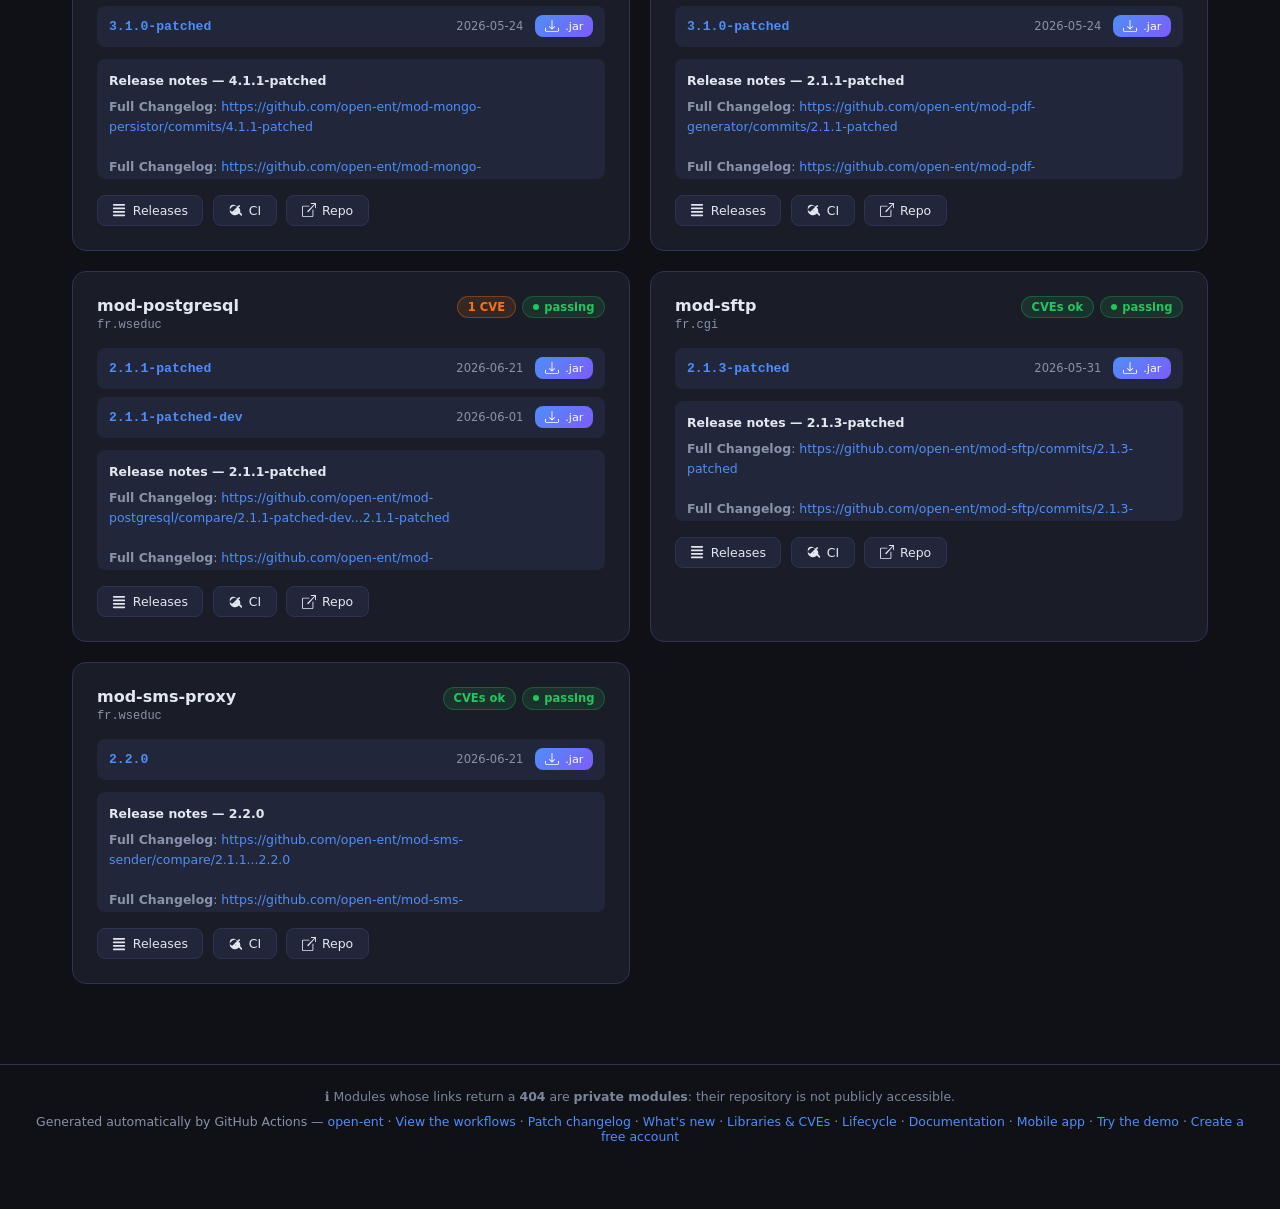
==== commit 795274c7: "feat(site): page de cycle de vie des composants (FR/EN) Ajoute lcm.html et son jeu de données lcm.js" ====
--- a/index.html
+++ b/index.html
@@ -376,6 +376,10 @@
         <svg viewBox="0 0 16 16" fill="currentColor"><path d="M8 0l6 2.5v4.6c0 3.9-2.6 7.4-6 8.9-3.4-1.5-6-5-6-8.9V2.5L8 0zm0 1.6L3.5 3.5v3.6c0 3 1.9 5.8 4.5 7.1 2.6-1.3 4.5-4.1 4.5-7.1V3.5L8 1.6z"/></svg>
         <span id="cve-chip-text" data-i18n="nav.security">Librairies &amp; CVE</span>
       </a>
+      <a class="meta-chip" href="./lcm.html" title="Fin de support des briques techniques et marge restante" data-i18n-title="index.tipLcm">
+        <svg viewBox="0 0 16 16" fill="currentColor"><path d="M8 0a8 8 0 100 16A8 8 0 008 0zM7.25 3.5a.75.75 0 011.5 0V8l3 1.75a.75.75 0 01-.75 1.3L7.6 9.2a.75.75 0 01-.35-.64V3.5z"/></svg>
+        <span data-i18n="nav.lcm">Cycle de vie</span>
+      </a>
       <a class="meta-chip" href="https://doc.tech.fr/open-ent-dev/" target="_blank" rel="noopener" title="Documentation fonctionnelle et technique d’Open-ENT" data-i18n-title="index.tipDocs">
         <svg viewBox="0 0 16 16" fill="currentColor"><path d="M1 2.8C2.6 2 4.8 1.8 7.5 2.8v11.4C4.8 13.2 2.6 13.4 1 14.2V2.8zm14 0v11.4c-1.6-.8-3.8-1-6.5 0V2.8c2.7-1 4.9-.8 6.5 0z"/></svg>
         <span data-i18n="nav.docs">Documentation</span>
@@ -421,6 +425,7 @@
   <a href="./changelog.html" data-i18n="nav.changelog">Changelog des patchs</a> ·
   <a href="./updates.html" data-i18n="nav.updates">Nouveautés</a> ·
   <a href="./security.html" data-i18n="nav.security">Librairies &amp; CVE</a> ·
+  <a href="./lcm.html" data-i18n="nav.lcm">Cycle de vie</a> ·
   <a href="https://doc.tech.fr/open-ent-dev/" target="_blank" rel="noopener" data-i18n="nav.docs">Documentation</a> ·
   <a href="https://www.ent-scolaire.fr/discover#mobile" target="_blank" rel="noopener" data-i18n="nav.mobile">Application mobile</a> ·
   <a href="https://www.ent-scolaire.fr/discover#tester" target="_blank" rel="noopener" data-i18n="nav.demo">Essayer la démo</a> ·
